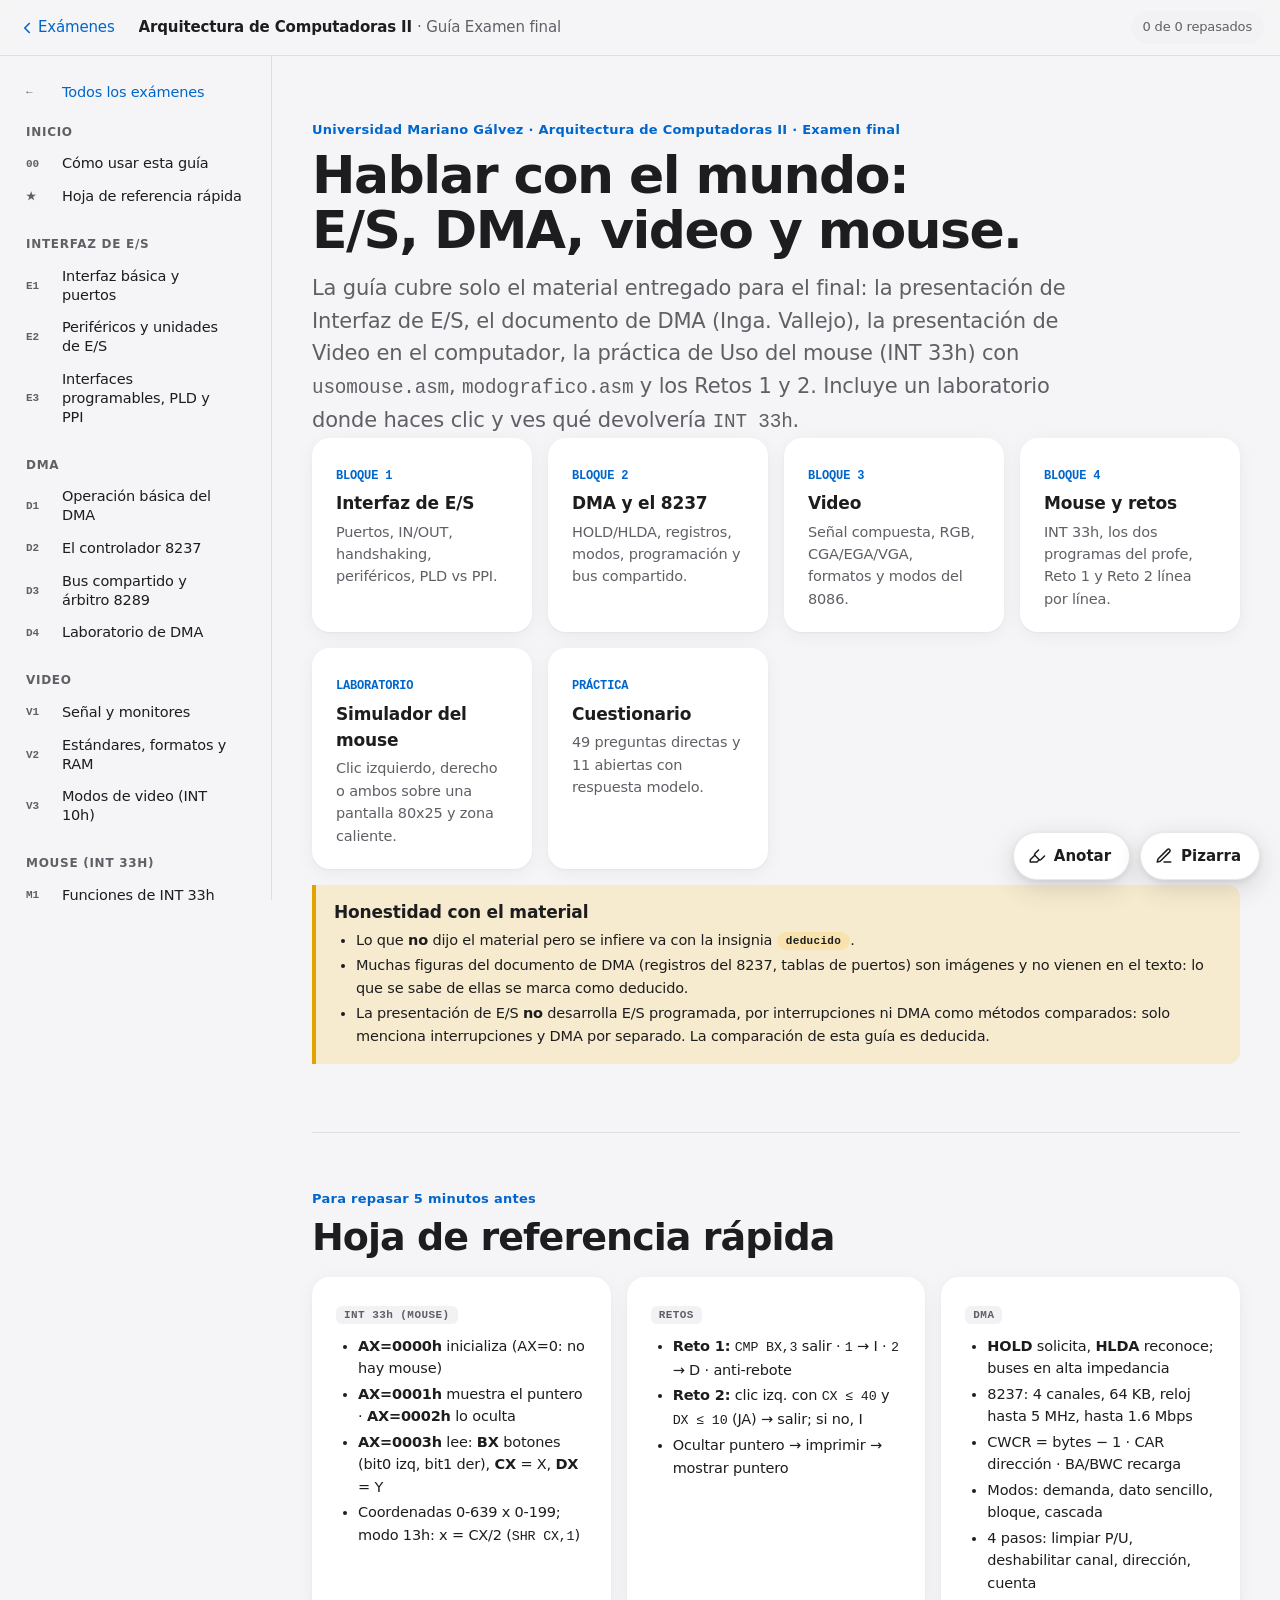
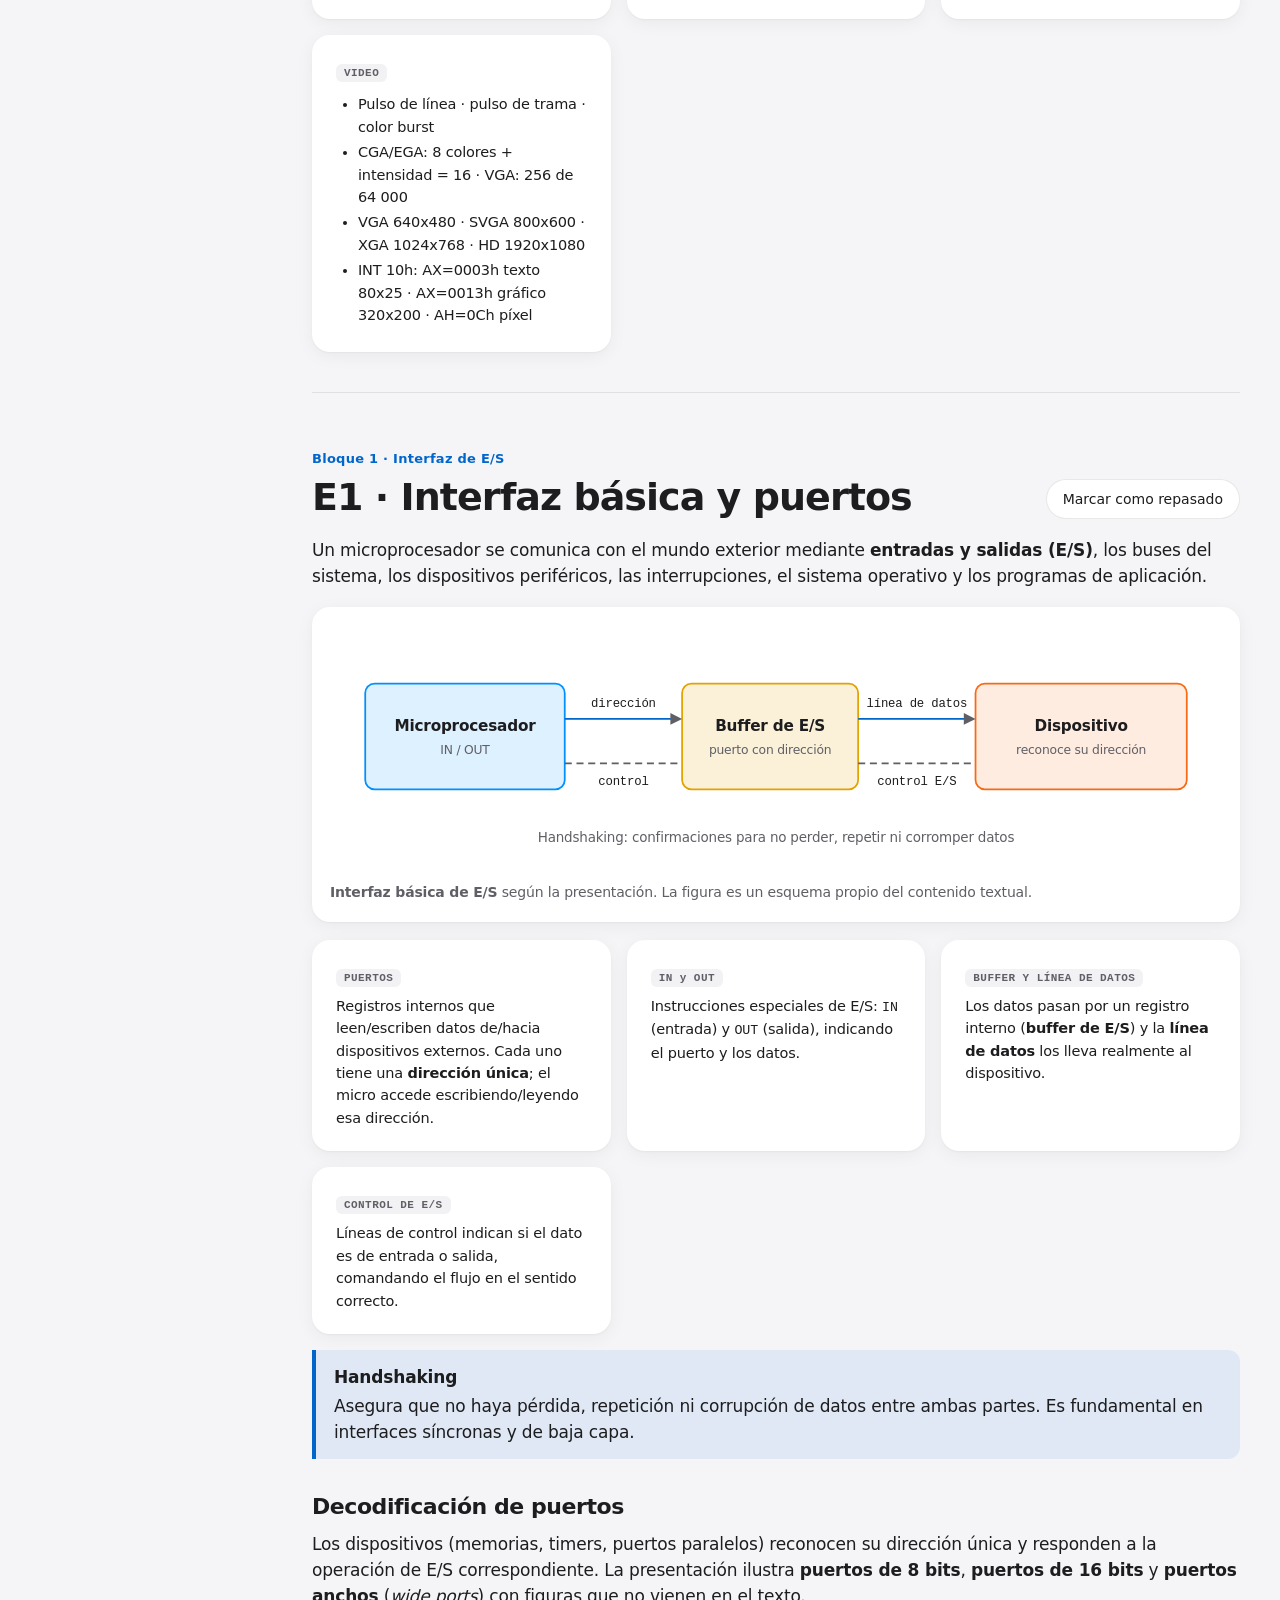
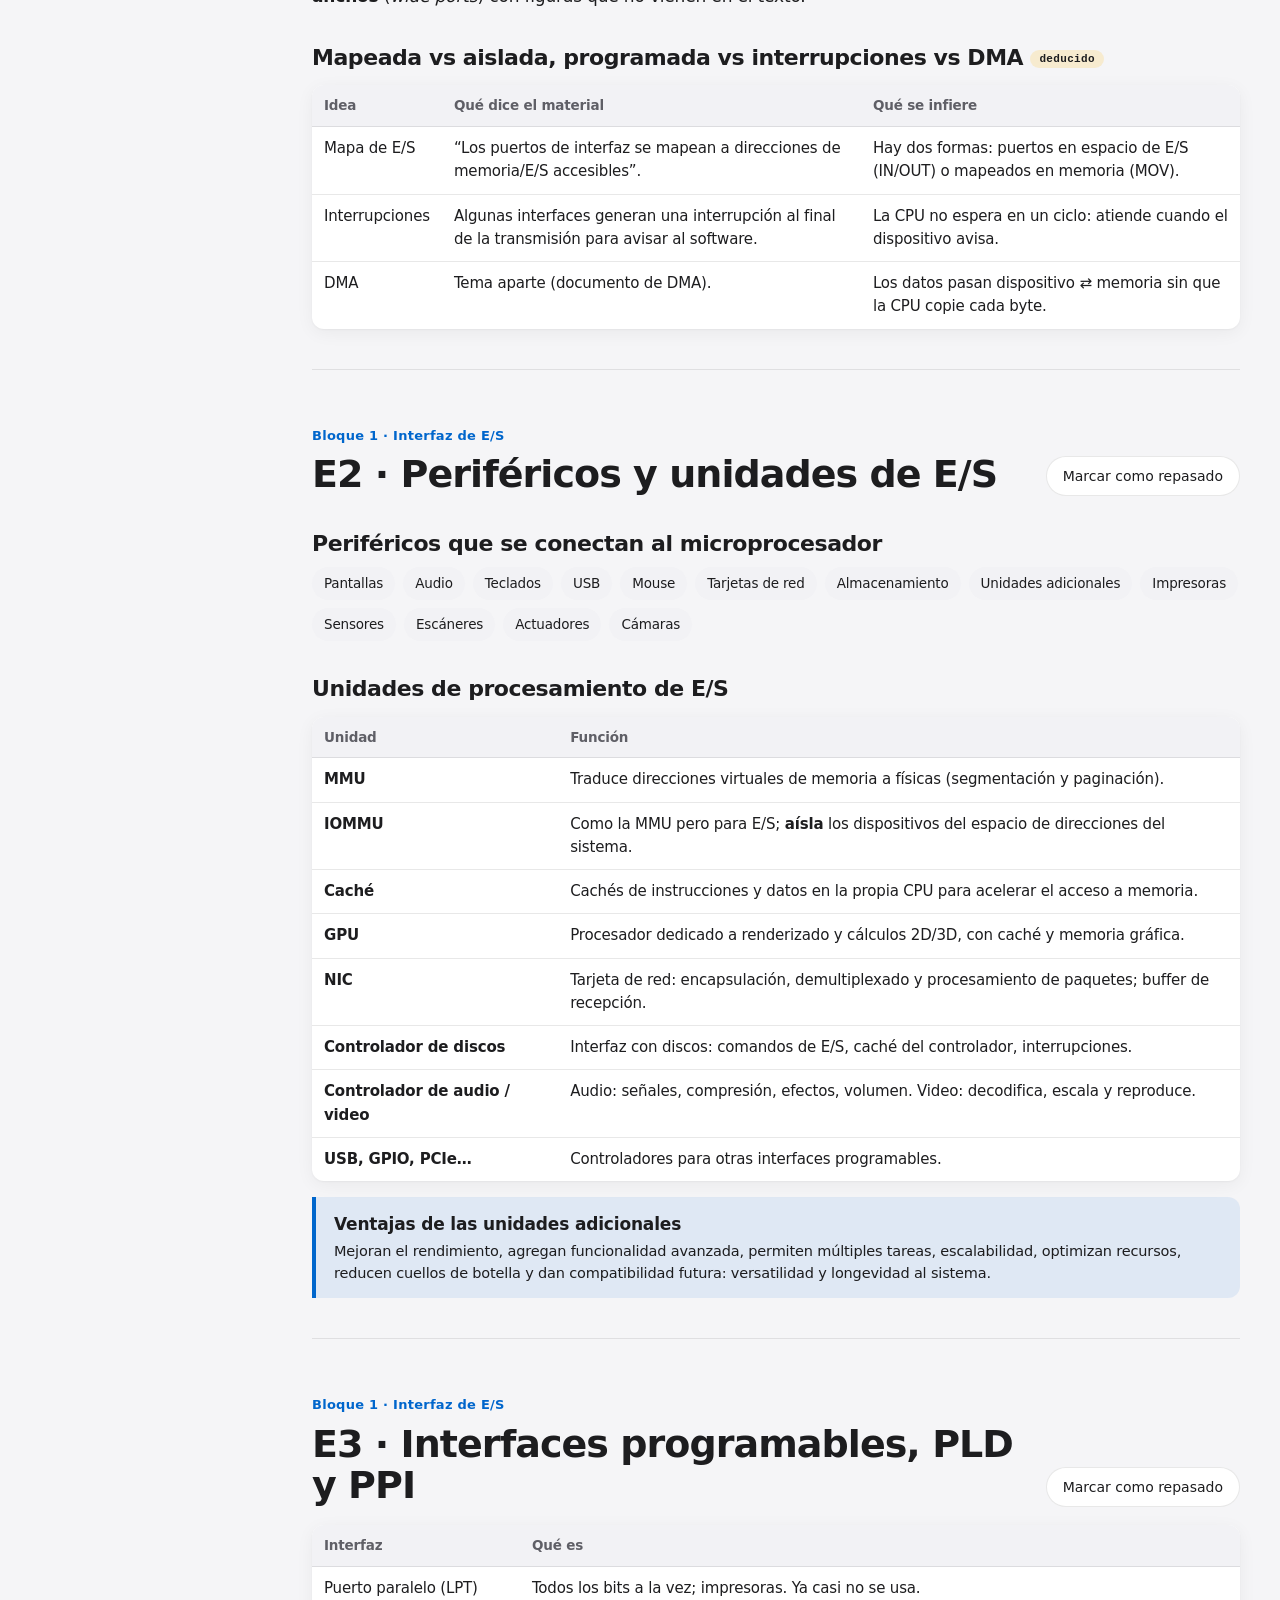
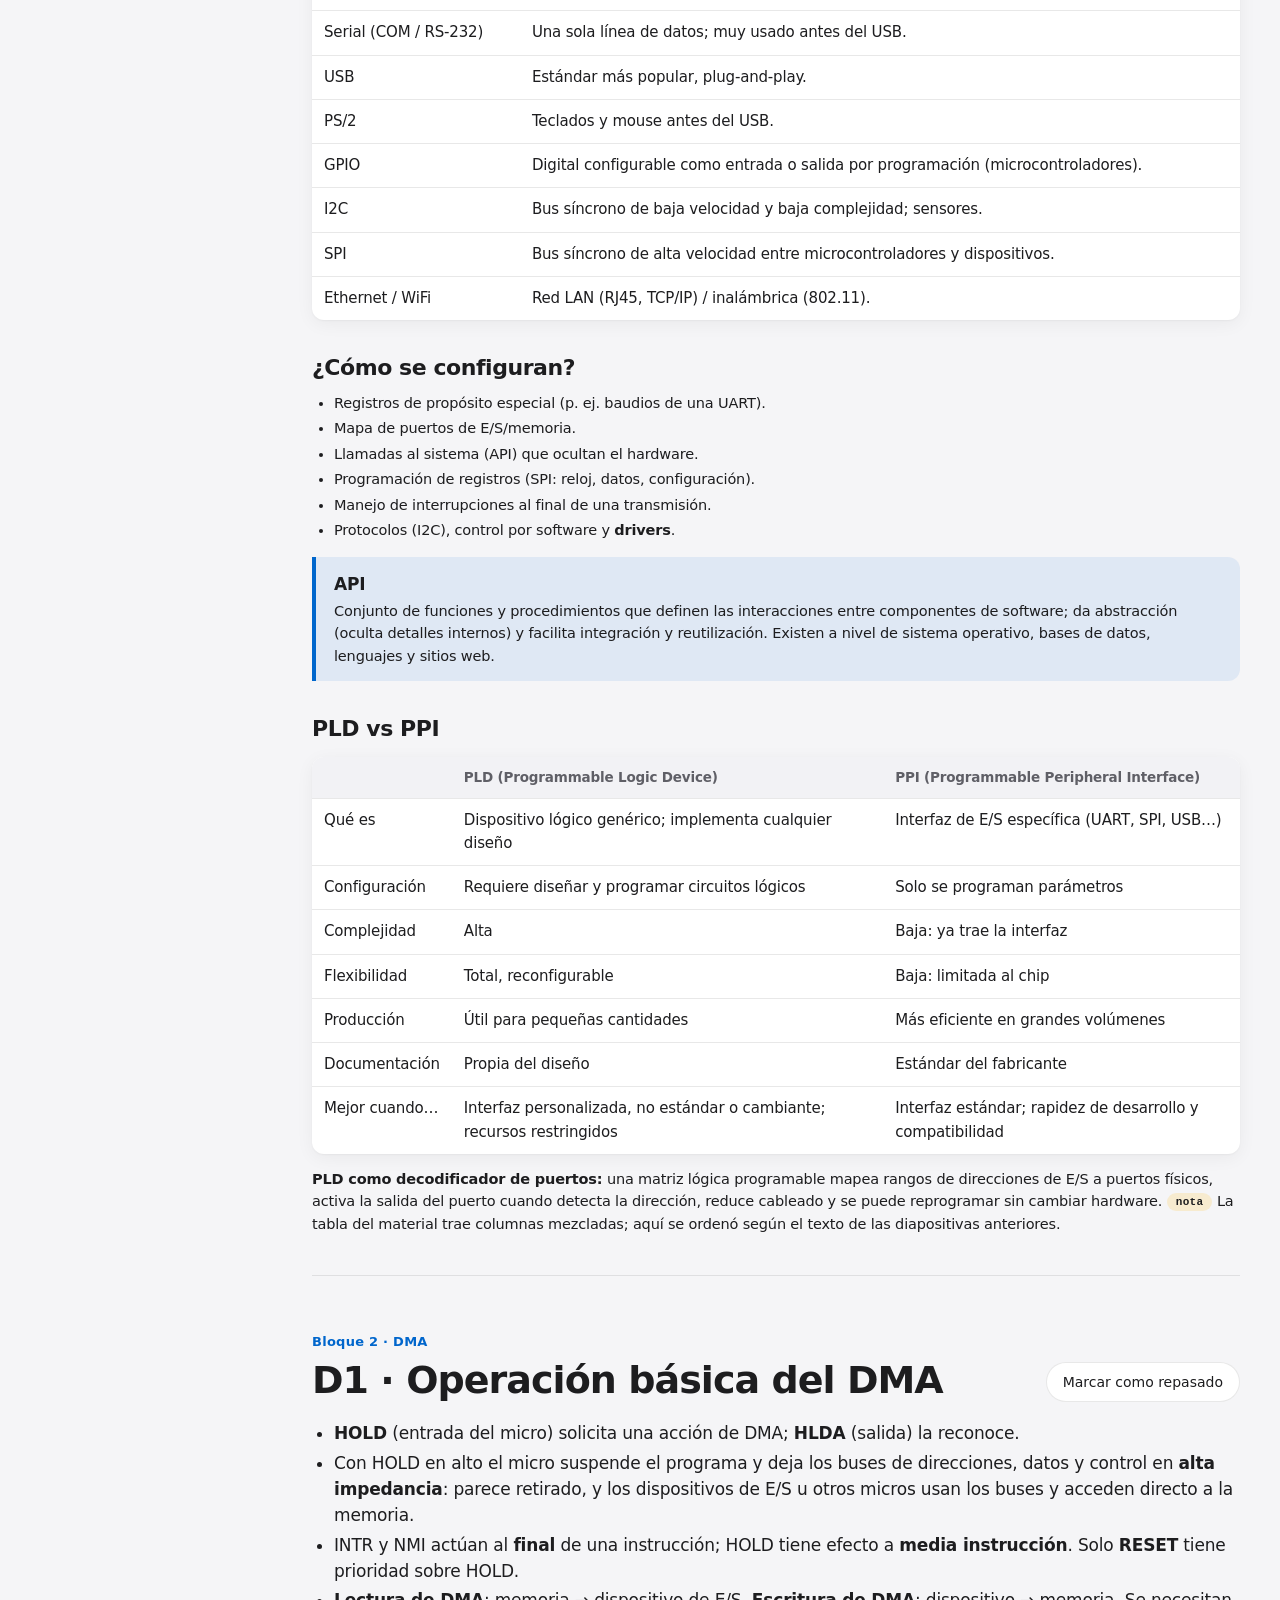
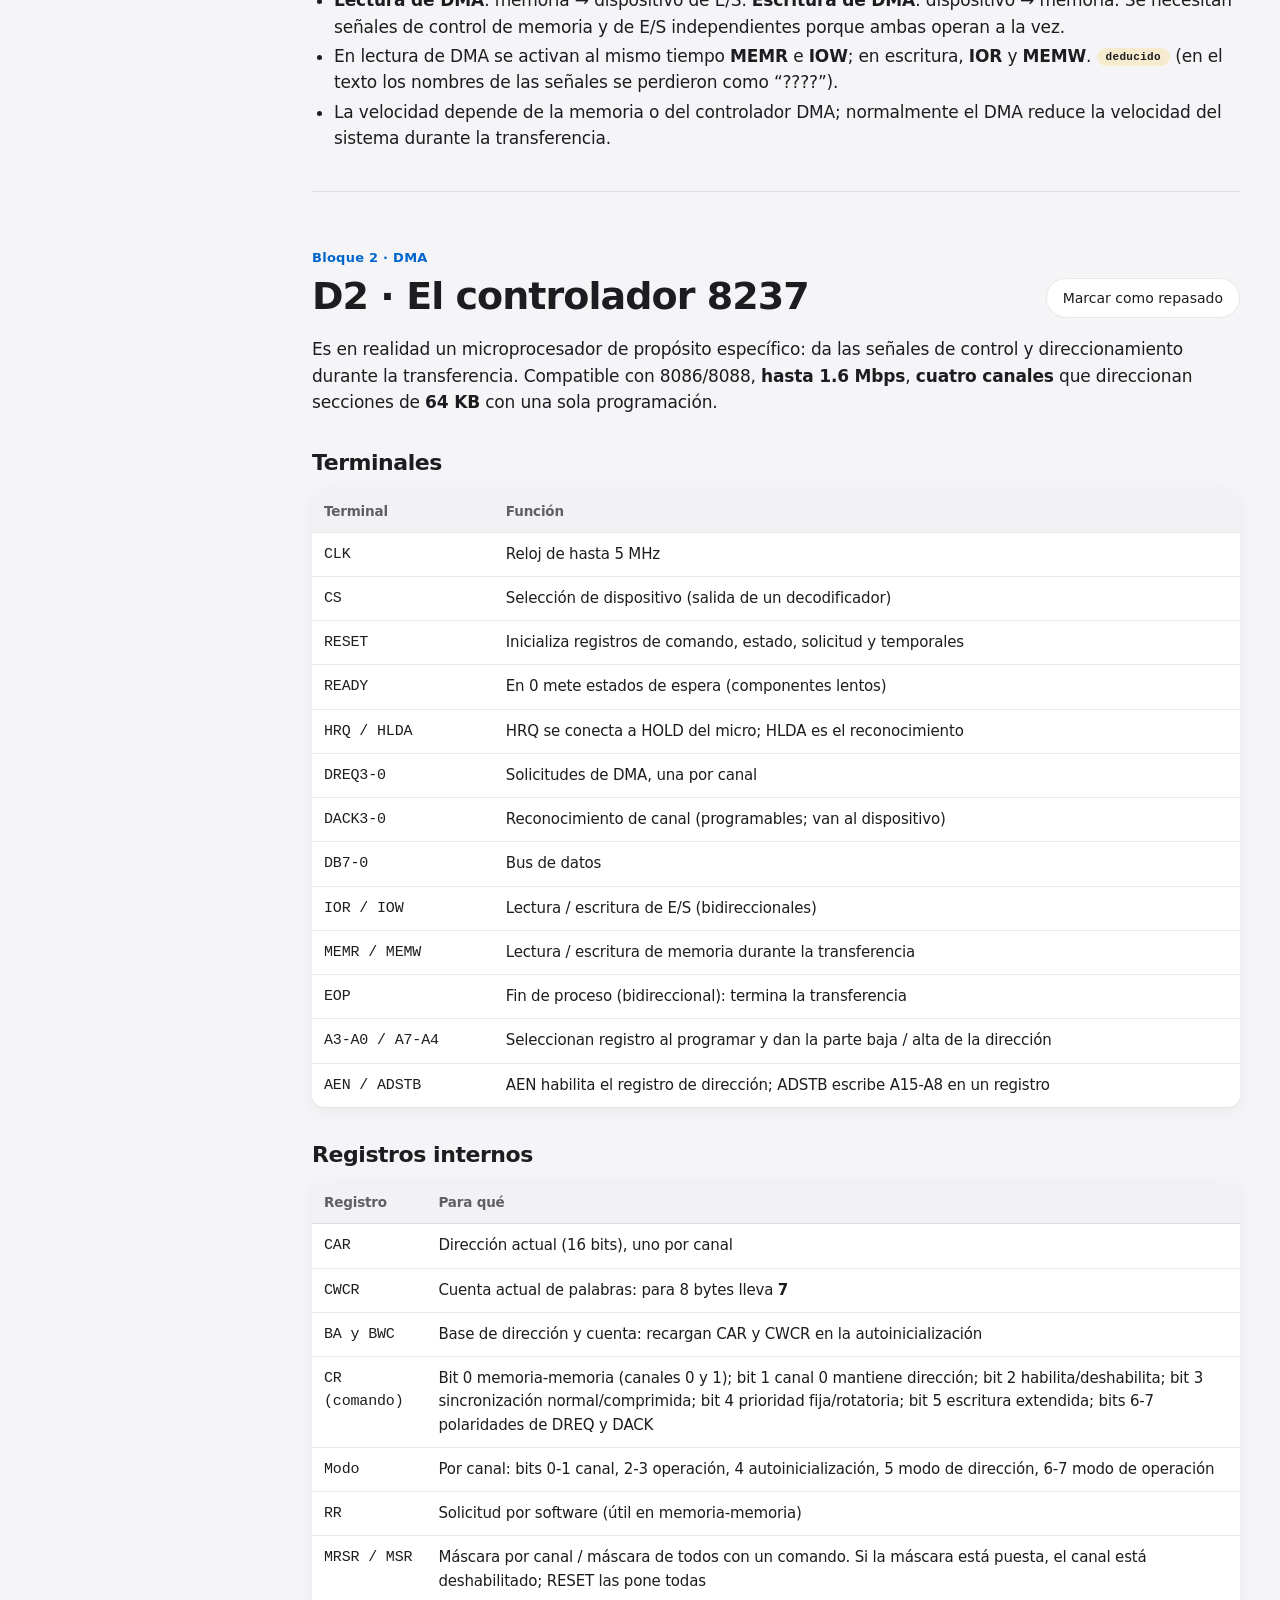
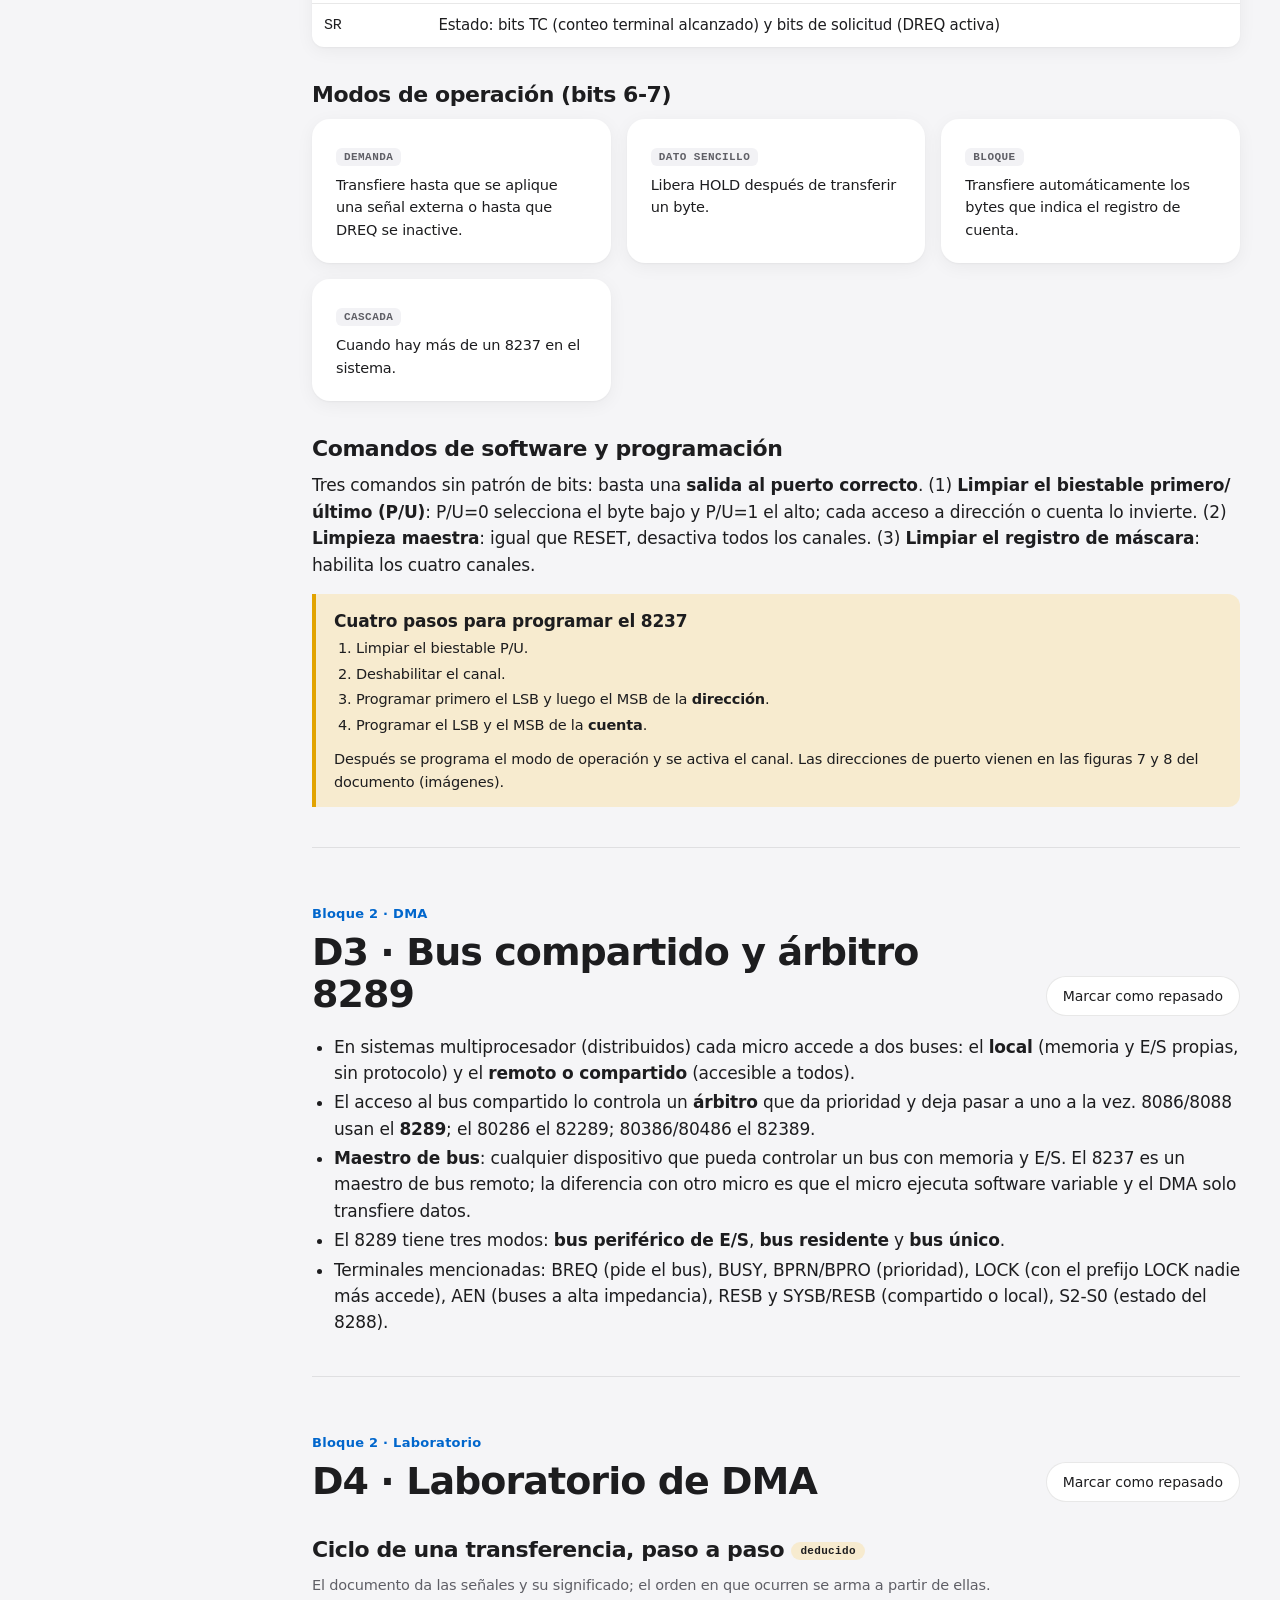
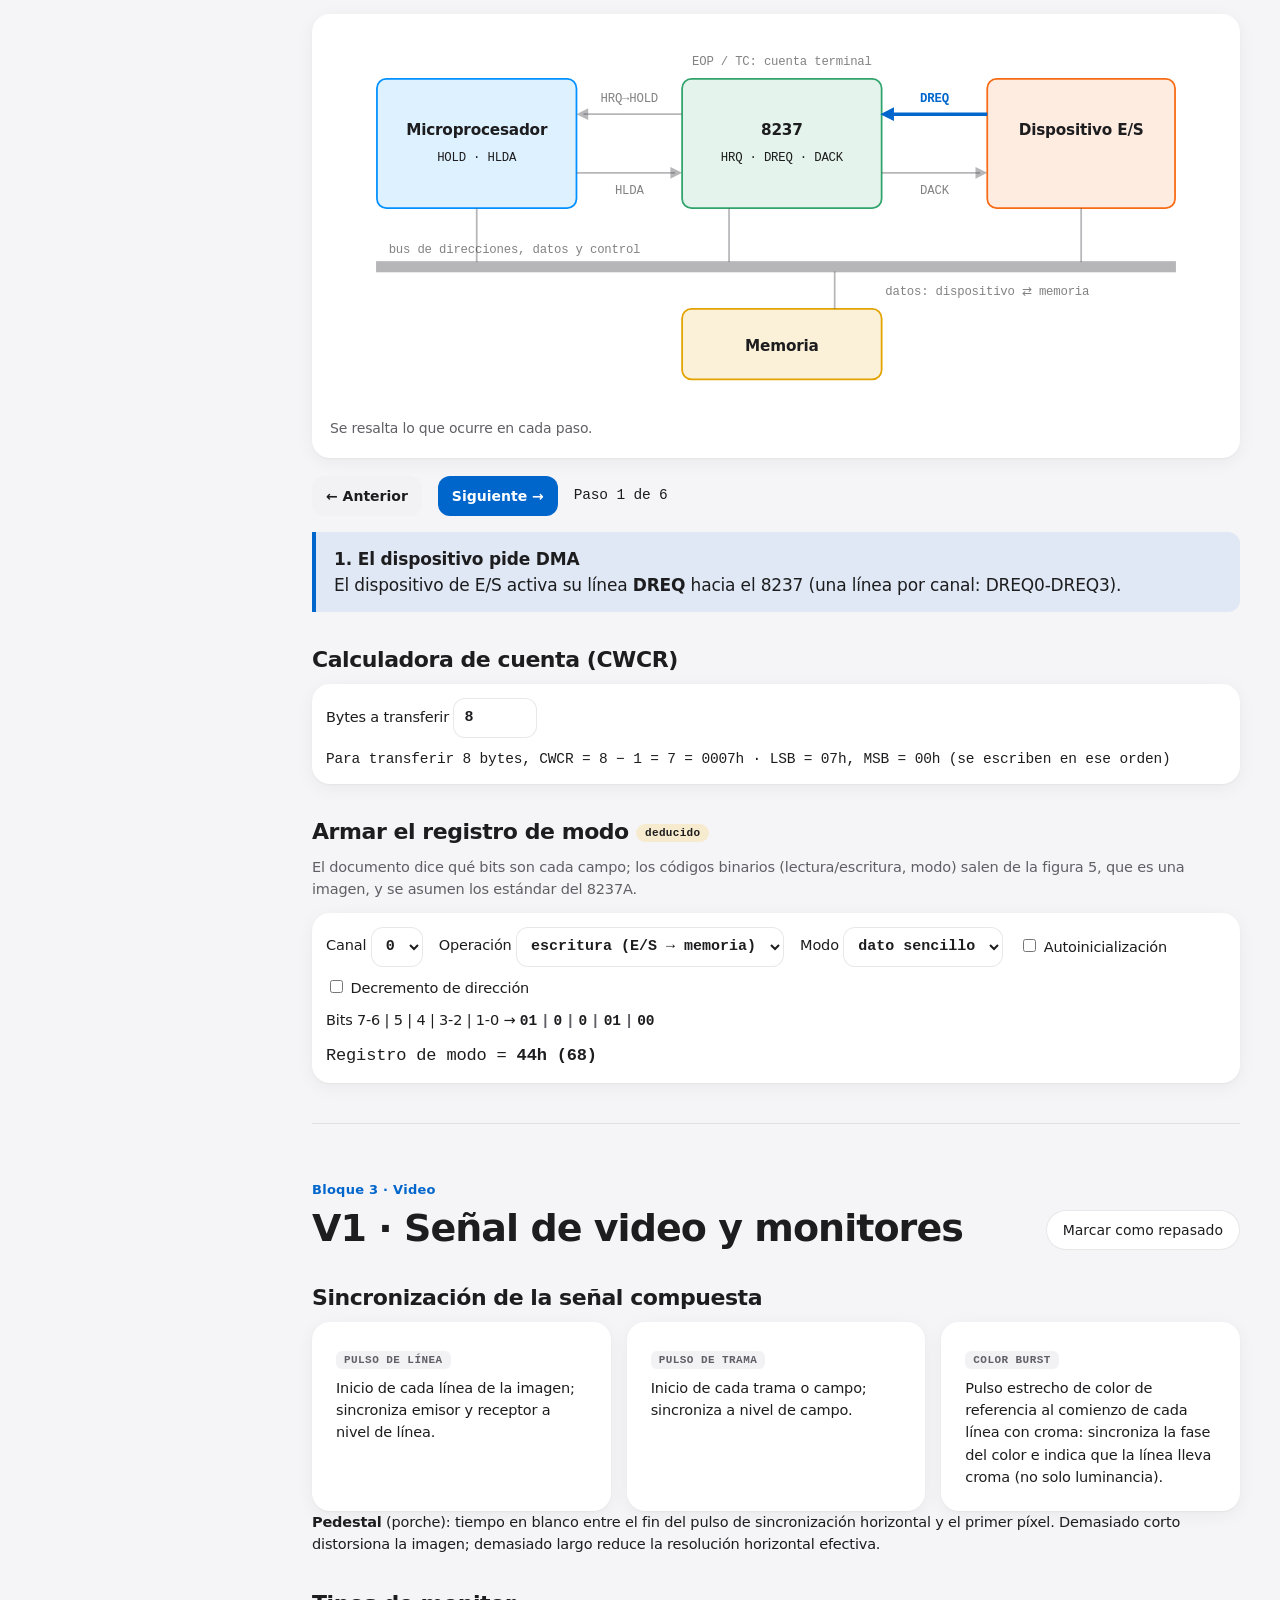
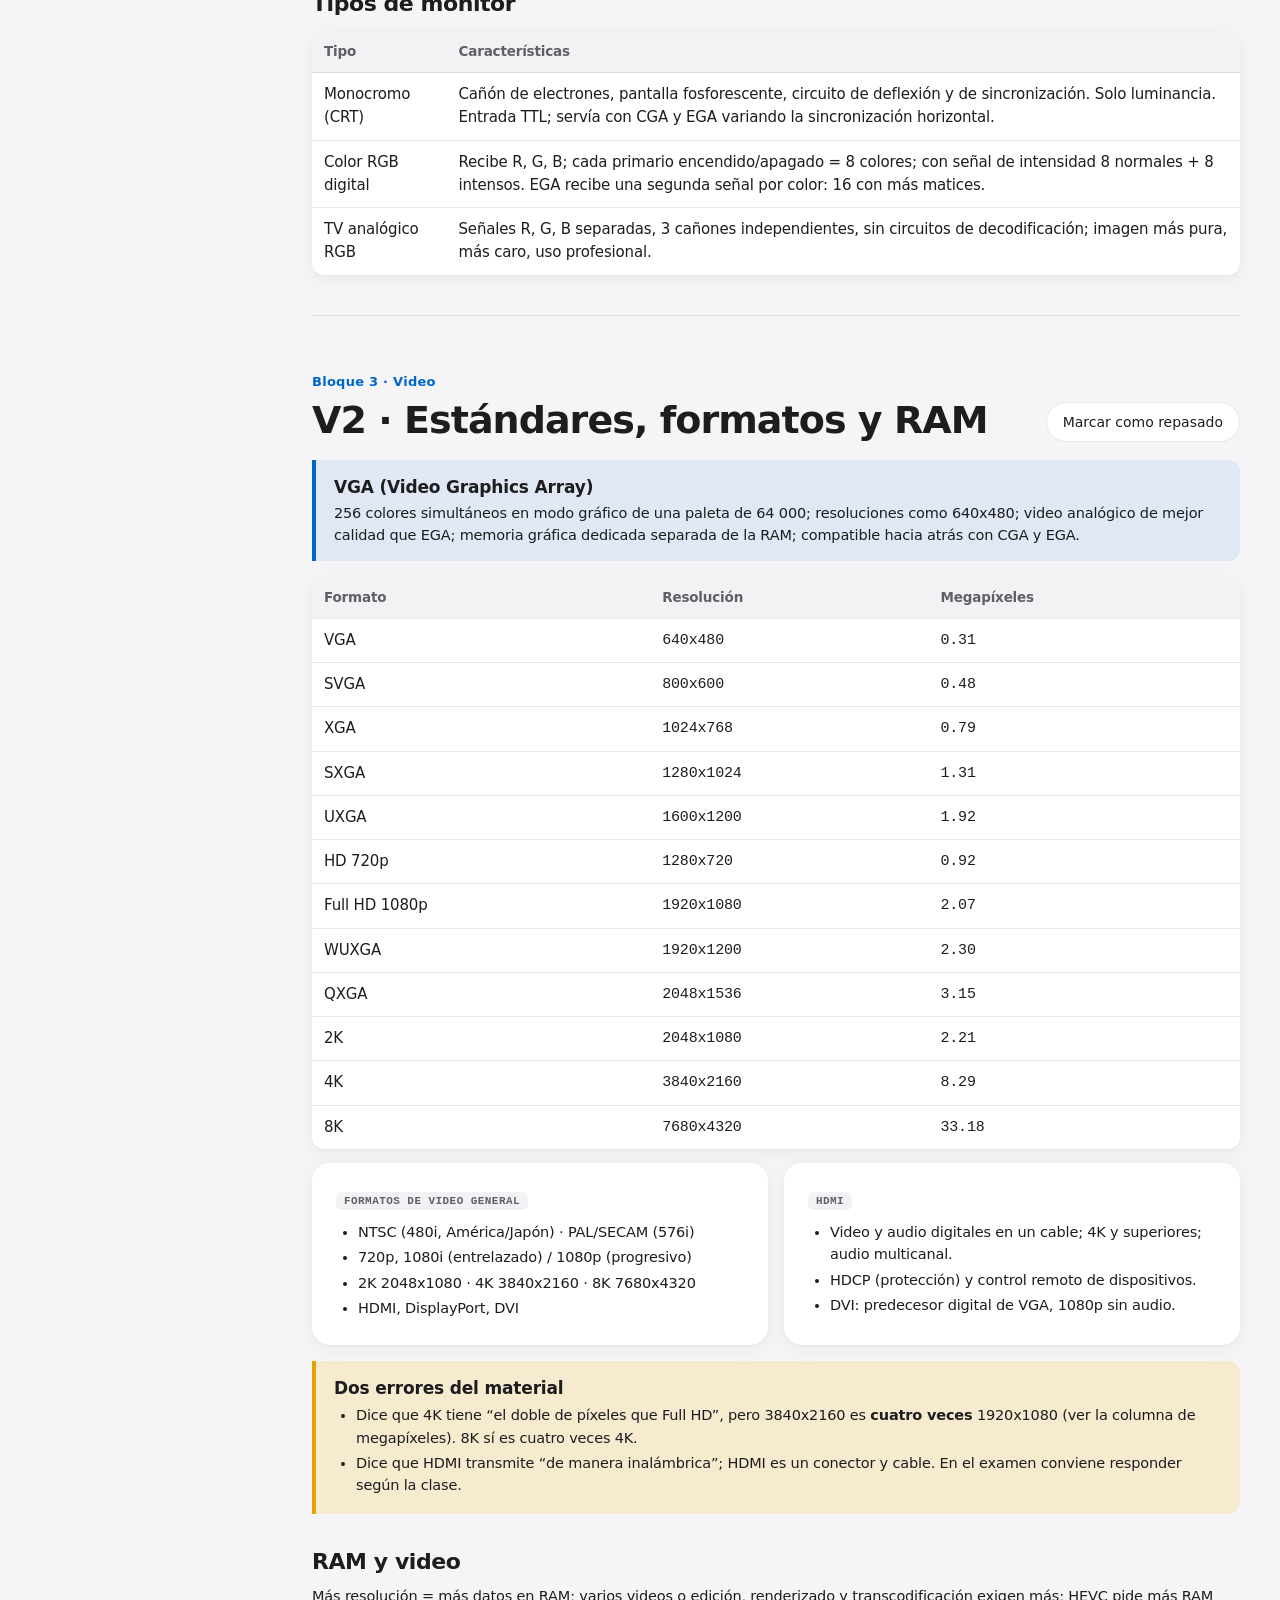
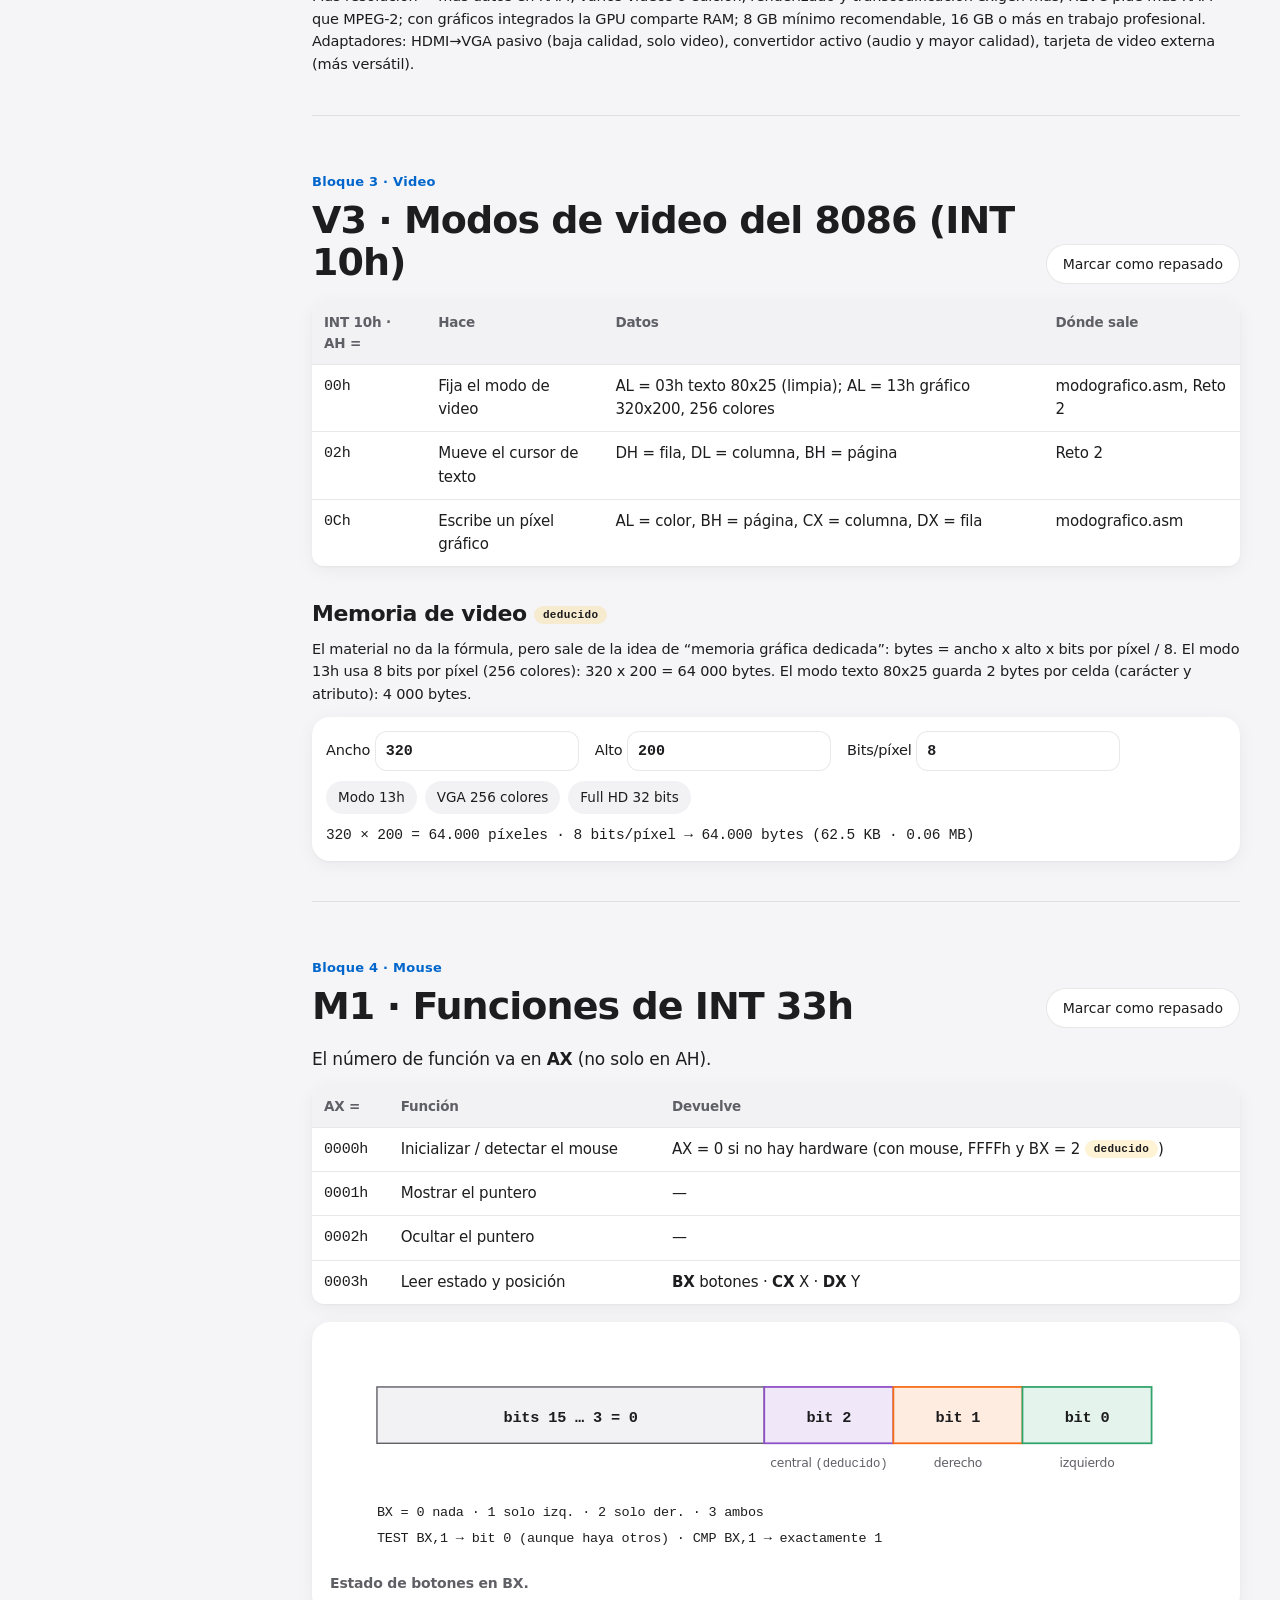
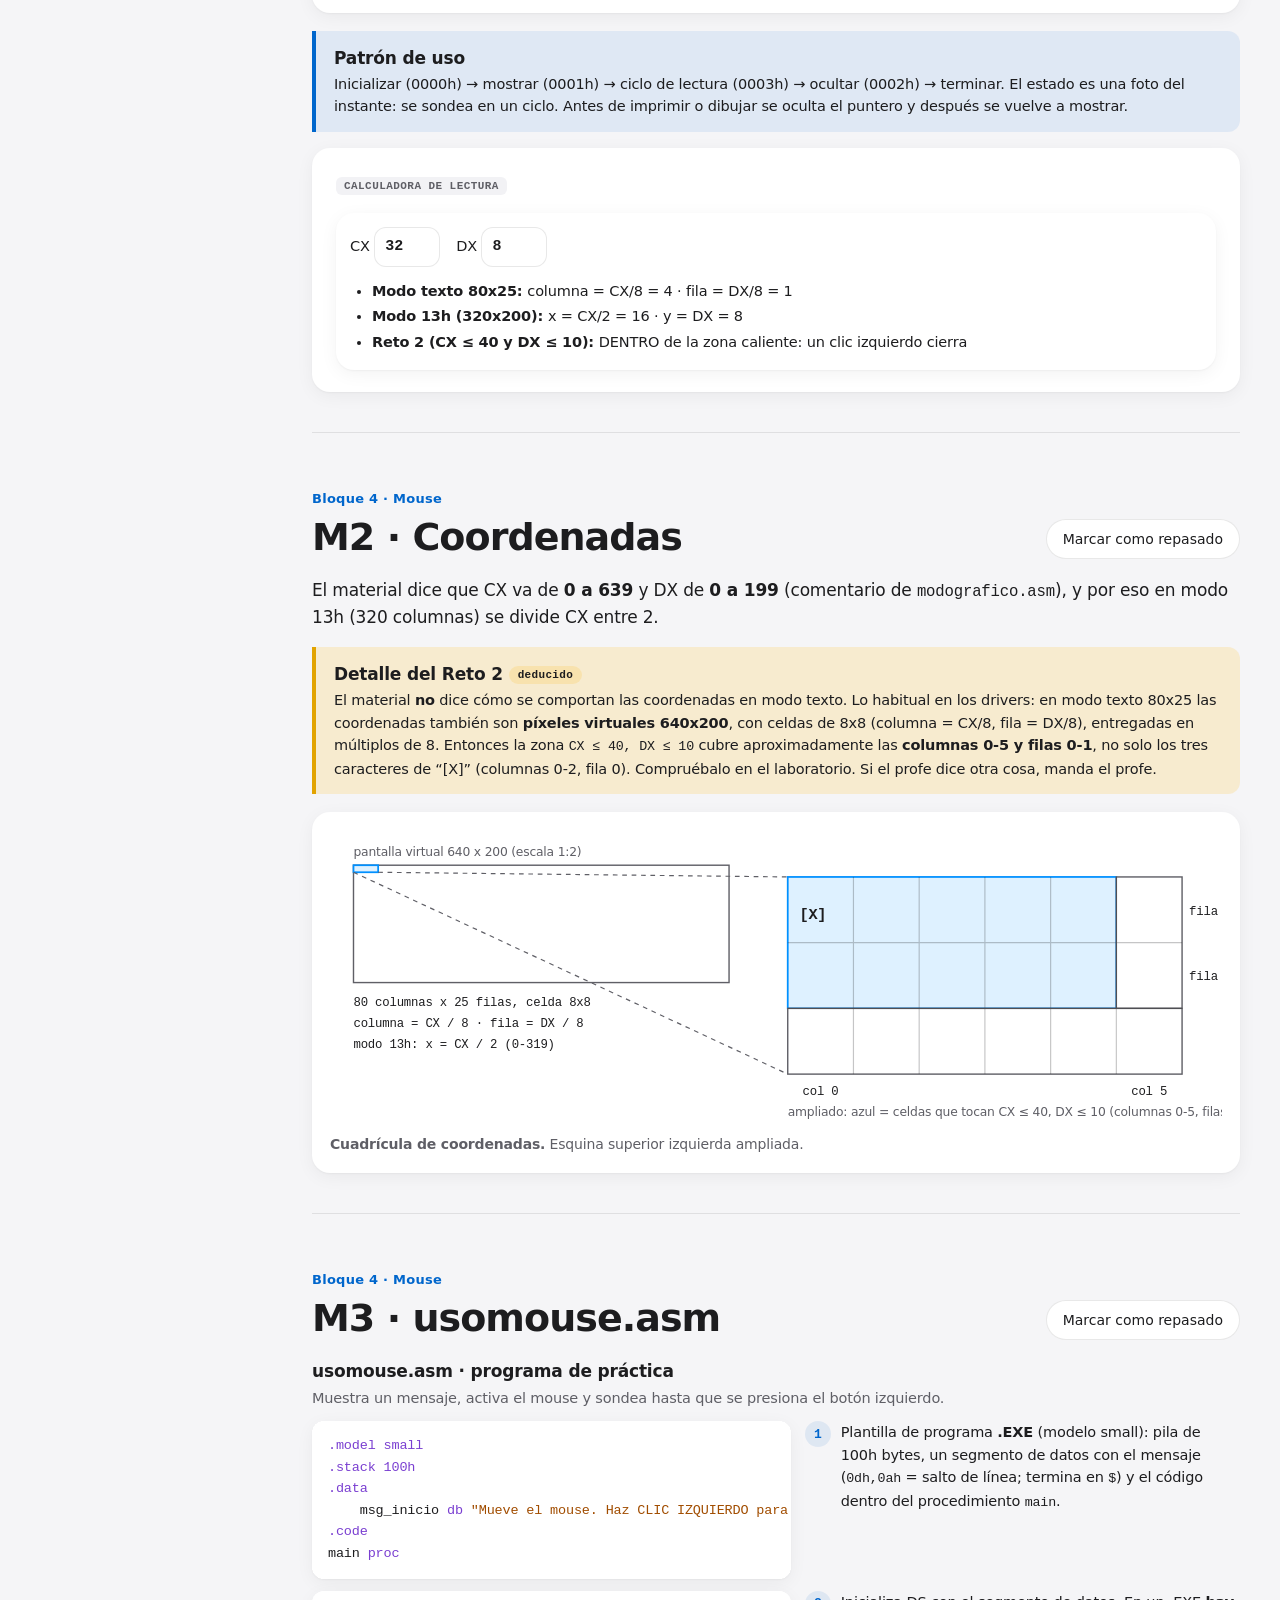
==== arquitectura-2/final/index.html @ bdc0eb6d "Añadiendo labs" ====
<!doctype html>
<html lang="es">
<head>
<meta charset="utf-8">
<meta name="viewport" content="width=device-width, initial-scale=1, viewport-fit=cover">
<title>Arquitectura II · Examen final</title>
<meta name="description" content="Guía del examen final de Arquitectura de Computadoras II: interfaz de E/S, DMA (8237), video en el computador, mouse con INT 33h y los Retos 1 y 2. Con laboratorio interactivo del mouse.">
<meta name="color-scheme" content="light dark">
<link rel="icon" type="image/svg+xml" href="../../img/logo.svg">
<link rel="stylesheet" href="../../css/styles.css">
</head>
<body data-exam="arquitectura-2/final" data-store="arqui2-final-done">
<header class="topbar">
  <button class="menu-btn" id="menuBtn" aria-label="Abrir índice" aria-expanded="false" aria-controls="side">
    <svg width="22" height="22" viewBox="0 0 22 22" aria-hidden="true"><path d="M3 6h16M3 11h16M3 16h16" stroke="currentColor" stroke-width="2" stroke-linecap="round"/></svg>
  </button>
  <a class="back-btn" href="../../index.html" aria-label="Volver a todos los exámenes">
    <svg width="18" height="18" viewBox="0 0 24 24" fill="none" stroke="currentColor" stroke-width="2.2" stroke-linecap="round" stroke-linejoin="round" aria-hidden="true"><path d="m15 18-6-6 6-6"/></svg><span>Exámenes</span>
  </a>
  <div class="brand">Arquitectura de Computadoras II <span>· Guía Examen final</span></div>
  <div class="spacer"></div>
  <div class="progress-pill" id="progress" aria-live="polite">0 de 0 repasados</div>
</header>
<div class="scrim" id="scrim"></div>
<div class="layout">
<nav class="side" id="side" aria-label="Índice">
  <a class="side-back" href="../../index.html"><span class="n">←</span>Todos los exámenes</a>
  <h4>Inicio</h4>
  <a href="#inicio"><span class="n">00</span>Cómo usar esta guía</a>
  <a href="#hoja"><span class="n">★</span>Hoja de referencia rápida</a>
  <h4>Interfaz de E/S</h4>
  <a href="#io-basica" data-sec="e1"><span class="n">E1</span>Interfaz básica y puertos<span class="done"></span></a>
  <a href="#io-unidades" data-sec="e2"><span class="n">E2</span>Periféricos y unidades de E/S<span class="done"></span></a>
  <a href="#io-prog" data-sec="e3"><span class="n">E3</span>Interfaces programables, PLD y PPI<span class="done"></span></a>
  <h4>DMA</h4>
  <a href="#dma-basico" data-sec="d1"><span class="n">D1</span>Operación básica del DMA<span class="done"></span></a>
  <a href="#dma-8237" data-sec="d2"><span class="n">D2</span>El controlador 8237<span class="done"></span></a>
  <a href="#dma-bus" data-sec="d3"><span class="n">D3</span>Bus compartido y árbitro 8289<span class="done"></span></a>
  <a href="#dma-lab" data-sec="d4"><span class="n">D4</span>Laboratorio de DMA<span class="done"></span></a>
  <h4>Video</h4>
  <a href="#video-senal" data-sec="v1"><span class="n">V1</span>Señal y monitores<span class="done"></span></a>
  <a href="#video-formatos" data-sec="v2"><span class="n">V2</span>Estándares, formatos y RAM<span class="done"></span></a>
  <a href="#video-modos" data-sec="v3"><span class="n">V3</span>Modos de video (INT 10h)<span class="done"></span></a>
  <h4>Mouse (INT 33h)</h4>
  <a href="#mouse-int" data-sec="m1"><span class="n">M1</span>Funciones de INT 33h<span class="done"></span></a>
  <a href="#mouse-coord" data-sec="m2"><span class="n">M2</span>Coordenadas<span class="done"></span></a>
  <a href="#usomouse" data-sec="m3"><span class="n">M3</span>usomouse.asm<span class="done"></span></a>
  <a href="#modografico" data-sec="m4"><span class="n">M4</span>modografico.asm<span class="done"></span></a>
  <h4>Retos</h4>
  <a href="#reto1" data-sec="r1"><span class="n">R1</span>Reto 1: botones<span class="done"></span></a>
  <a href="#reto2" data-sec="r2"><span class="n">R2</span>Reto 2: zona caliente<span class="done"></span></a>
  <a href="#laboratorio" data-sec="lb"><span class="n">L</span>Laboratorio del mouse<span class="done"></span></a>
  <h4>Práctica</h4>
  <a href="#errores" data-sec="er"><span class="n">E</span>Errores típicos<span class="done"></span></a>
  <a href="#quiz" data-sec="qz"><span class="n">Q</span>Preguntas directas<span class="done"></span></a>
  <a href="#abiertas" data-sec="ab"><span class="n">A</span>Preguntas abiertas<span class="done"></span></a>
</nav>
<main id="main">

<section id="inicio" class="hero">
  <p class="eyebrow">Universidad Mariano Gálvez · Arquitectura de Computadoras II · Examen final</p>
  <h1>Hablar con el mundo:<br>E/S, DMA, video y mouse.</h1>
  <p class="lede">La guía cubre solo el material entregado para el final: la presentación de Interfaz de E/S, el documento de DMA (Inga. Vallejo), la presentación de Video en el computador, la práctica de Uso del mouse (INT 33h) con <code>usomouse.asm</code>, <code>modografico.asm</code> y los Retos 1 y 2. Incluye un laboratorio donde haces clic y ves qué devolvería <code>INT 33h</code>.</p>
  <div class="grid g3 toc-grid">
    <a class="card" href="#io-basica"><span class="n">BLOQUE 1</span><h4>Interfaz de E/S</h4><p>Puertos, IN/OUT, handshaking, periféricos, PLD vs PPI.</p></a>
    <a class="card" href="#dma-basico"><span class="n">BLOQUE 2</span><h4>DMA y el 8237</h4><p>HOLD/HLDA, registros, modos, programación y bus compartido.</p></a>
    <a class="card" href="#video-senal"><span class="n">BLOQUE 3</span><h4>Video</h4><p>Señal compuesta, RGB, CGA/EGA/VGA, formatos y modos del 8086.</p></a>
    <a class="card" href="#mouse-int"><span class="n">BLOQUE 4</span><h4>Mouse y retos</h4><p>INT 33h, los dos programas del profe, Reto 1 y Reto 2 línea por línea.</p></a>
    <a class="card" href="#laboratorio"><span class="n">LABORATORIO</span><h4>Simulador del mouse</h4><p>Clic izquierdo, derecho o ambos sobre una pantalla 80x25 y zona caliente.</p></a>
    <a class="card" href="#quiz"><span class="n">PRÁCTICA</span><h4>Cuestionario</h4><p>49 preguntas directas y 11 abiertas con respuesta modelo.</p></a>
  </div>
  <div class="key warn"><b>Honestidad con el material</b>
    <ul class="small">
      <li>Lo que <b>no</b> dijo el material pero se infiere va con la insignia <span class="badge ded">deducido</span>.</li>
      <li>Muchas figuras del documento de DMA (registros del 8237, tablas de puertos) son imágenes y no vienen en el texto: lo que se sabe de ellas se marca como deducido.</li>
      <li>La presentación de E/S <b>no</b> desarrolla E/S programada, por interrupciones ni DMA como métodos comparados: solo menciona interrupciones y DMA por separado. La comparación de esta guía es deducida.</li>
    </ul>
  </div>
</section>

<section id="hoja" class="topic">
  <div class="sec-head"><div class="meta"><p class="eyebrow">Para repasar 5 minutos antes</p><h2>Hoja de referencia rápida</h2></div></div>
  <div class="grid g2">
    <div class="card tile"><span class="tag">INT 33h (MOUSE)</span>
      <ul class="small">
        <li><b>AX=0000h</b> inicializa (AX=0: no hay mouse)</li>
        <li><b>AX=0001h</b> muestra el puntero · <b>AX=0002h</b> lo oculta</li>
        <li><b>AX=0003h</b> lee: <b>BX</b> botones (bit0 izq, bit1 der), <b>CX</b> = X, <b>DX</b> = Y</li>
        <li>Coordenadas 0-639 x 0-199; modo 13h: x = CX/2 (<code>SHR CX,1</code>)</li>
      </ul></div>
    <div class="card tile"><span class="tag">RETOS</span>
      <ul class="small">
        <li><b>Reto 1:</b> <code>CMP BX,3</code> salir · <code>1</code> → I · <code>2</code> → D · anti-rebote</li>
        <li><b>Reto 2:</b> clic izq. con <code>CX ≤ 40</code> y <code>DX ≤ 10</code> (JA) → salir; si no, I</li>
        <li>Ocultar puntero → imprimir → mostrar puntero</li>
      </ul></div>
    <div class="card tile"><span class="tag">DMA</span>
      <ul class="small">
        <li><b>HOLD</b> solicita, <b>HLDA</b> reconoce; buses en alta impedancia</li>
        <li>8237: 4 canales, 64 KB, reloj hasta 5 MHz, hasta 1.6 Mbps</li>
        <li>CWCR = bytes − 1 · CAR dirección · BA/BWC recarga</li>
        <li>Modos: demanda, dato sencillo, bloque, cascada</li>
        <li>4 pasos: limpiar P/U, deshabilitar canal, dirección, cuenta</li>
      </ul></div>
    <div class="card tile"><span class="tag">VIDEO</span>
      <ul class="small">
        <li>Pulso de línea · pulso de trama · color burst</li>
        <li>CGA/EGA: 8 colores + intensidad = 16 · VGA: 256 de 64 000</li>
        <li>VGA 640x480 · SVGA 800x600 · XGA 1024x768 · HD 1920x1080</li>
        <li>INT 10h: AX=0003h texto 80x25 · AX=0013h gráfico 320x200 · AH=0Ch píxel</li>
      </ul></div>
  </div>
</section>

<!-- ======================= E1 ======================= -->
<section id="io-basica" class="topic" data-sec="e1">
  <div class="sec-head"><div class="meta"><p class="eyebrow">Bloque 1 · Interfaz de E/S</p><h2>E1 · Interfaz básica y puertos</h2></div><button class="mark-btn" data-mark="e1" aria-pressed="false">Marcar como repasado</button></div>
  <p>Un microprocesador se comunica con el mundo exterior mediante <b>entradas y salidas (E/S)</b>, los buses del sistema, los dispositivos periféricos, las interrupciones, el sistema operativo y los programas de aplicación.</p>
  <figure>
    <svg class="dg wide" viewBox="0 0 760 210" role="img" aria-label="Interfaz básica de E/S: microprocesador, buffer de E/S, línea de datos y dispositivo, con direcciones y control">
      <rect class="nd-m" x="30" y="50" width="170" height="90" rx="8"/><text class="c b" x="115" y="90">Microprocesador</text><text class="c xs mut" x="115" y="110">IN / OUT</text>
      <rect class="nd-r" x="300" y="50" width="150" height="90" rx="8"/><text class="c b" x="375" y="90">Buffer de E/S</text><text class="c xs mut" x="375" y="110">puerto con dirección</text>
      <rect class="nd-v" x="550" y="50" width="180" height="90" rx="8"/><text class="c b" x="640" y="90">Dispositivo</text><text class="c xs mut" x="640" y="110">reconoce su dirección</text>
      <line class="ar acc" x1="200" y1="80" x2="296" y2="80"/><polygon class="ah" points="300,80 290,75 290,85"/>
      <line class="ar acc" x1="450" y1="80" x2="546" y2="80"/><polygon class="ah" points="550,80 540,75 540,85"/>
      <text class="c xs mono" x="250" y="70">dirección</text><text class="c xs mono" x="500" y="70">línea de datos</text>
      <line class="ar d" x1="200" y1="118" x2="296" y2="118"/><text class="c xs mono" x="250" y="136">control</text>
      <line class="ar d" x1="450" y1="118" x2="546" y2="118"/><text class="c xs mono" x="500" y="136">control E/S</text>
      <text class="c sm mut" x="380" y="185">Handshaking: confirmaciones para no perder, repetir ni corromper datos</text>
    </svg>
    <figcaption><b>Interfaz básica de E/S</b> según la presentación. La figura es un esquema propio del contenido textual.</figcaption>
  </figure>
  <div class="grid g2">
    <div class="card tile"><span class="tag">PUERTOS</span><p class="small">Registros internos que leen/escriben datos de/hacia dispositivos externos. Cada uno tiene una <b>dirección única</b>; el micro accede escribiendo/leyendo esa dirección.</p></div>
    <div class="card tile"><span class="tag">IN y OUT</span><p class="small">Instrucciones especiales de E/S: <code>IN</code> (entrada) y <code>OUT</code> (salida), indicando el puerto y los datos.</p></div>
    <div class="card tile"><span class="tag">BUFFER Y LÍNEA DE DATOS</span><p class="small">Los datos pasan por un registro interno (<b>buffer de E/S</b>) y la <b>línea de datos</b> los lleva realmente al dispositivo.</p></div>
    <div class="card tile"><span class="tag">CONTROL DE E/S</span><p class="small">Líneas de control indican si el dato es de entrada o salida, comandando el flujo en el sentido correcto.</p></div>
  </div>
  <div class="key"><b>Handshaking</b><p>Asegura que no haya pérdida, repetición ni corrupción de datos entre ambas partes. Es fundamental en interfaces síncronas y de baja capa.</p></div>
  <h3>Decodificación de puertos</h3>
  <p>Los dispositivos (memorias, timers, puertos paralelos) reconocen su dirección única y responden a la operación de E/S correspondiente. La presentación ilustra <b>puertos de 8 bits</b>, <b>puertos de 16 bits</b> y <b>puertos anchos</b> (<i>wide ports</i>) con figuras que no vienen en el texto.</p>
  <h3>Mapeada vs aislada, programada vs interrupciones vs DMA <span class="badge ded">deducido</span></h3>
  <div class="tbl-wrap"><table>
    <thead><tr><th>Idea</th><th>Qué dice el material</th><th>Qué se infiere</th></tr></thead>
    <tbody>
      <tr><td>Mapa de E/S</td><td>“Los puertos de interfaz se mapean a direcciones de memoria/E/S accesibles”.</td><td>Hay dos formas: puertos en espacio de E/S (IN/OUT) o mapeados en memoria (MOV).</td></tr>
      <tr><td>Interrupciones</td><td>Algunas interfaces generan una interrupción al final de la transmisión para avisar al software.</td><td>La CPU no espera en un ciclo: atiende cuando el dispositivo avisa.</td></tr>
      <tr><td>DMA</td><td>Tema aparte (documento de DMA).</td><td>Los datos pasan dispositivo ⇄ memoria sin que la CPU copie cada byte.</td></tr>
    </tbody></table></div>
</section>

<!-- ======================= E2 ======================= -->
<section id="io-unidades" class="topic" data-sec="e2">
  <div class="sec-head"><div class="meta"><p class="eyebrow">Bloque 1 · Interfaz de E/S</p><h2>E2 · Periféricos y unidades de E/S</h2></div><button class="mark-btn" data-mark="e2" aria-pressed="false">Marcar como repasado</button></div>
  <h3>Periféricos que se conectan al microprocesador</h3>
  <div class="chips"><span class="chip">Pantallas</span><span class="chip">Audio</span><span class="chip">Teclados</span><span class="chip">USB</span><span class="chip">Mouse</span><span class="chip">Tarjetas de red</span><span class="chip">Almacenamiento</span><span class="chip">Unidades adicionales</span><span class="chip">Impresoras</span><span class="chip">Sensores</span><span class="chip">Escáneres</span><span class="chip">Actuadores</span><span class="chip">Cámaras</span></div>
  <h3>Unidades de procesamiento de E/S</h3>
  <div class="tbl-wrap"><table>
    <thead><tr><th>Unidad</th><th>Función</th></tr></thead>
    <tbody>
      <tr><td><b>MMU</b></td><td>Traduce direcciones virtuales de memoria a físicas (segmentación y paginación).</td></tr>
      <tr><td><b>IOMMU</b></td><td>Como la MMU pero para E/S; <b>aísla</b> los dispositivos del espacio de direcciones del sistema.</td></tr>
      <tr><td><b>Caché</b></td><td>Cachés de instrucciones y datos en la propia CPU para acelerar el acceso a memoria.</td></tr>
      <tr><td><b>GPU</b></td><td>Procesador dedicado a renderizado y cálculos 2D/3D, con caché y memoria gráfica.</td></tr>
      <tr><td><b>NIC</b></td><td>Tarjeta de red: encapsulación, demultiplexado y procesamiento de paquetes; buffer de recepción.</td></tr>
      <tr><td><b>Controlador de discos</b></td><td>Interfaz con discos: comandos de E/S, caché del controlador, interrupciones.</td></tr>
      <tr><td><b>Controlador de audio / video</b></td><td>Audio: señales, compresión, efectos, volumen. Video: decodifica, escala y reproduce.</td></tr>
      <tr><td><b>USB, GPIO, PCIe…</b></td><td>Controladores para otras interfaces programables.</td></tr>
    </tbody></table></div>
  <div class="key"><b>Ventajas de las unidades adicionales</b><p class="small">Mejoran el rendimiento, agregan funcionalidad avanzada, permiten múltiples tareas, escalabilidad, optimizan recursos, reducen cuellos de botella y dan compatibilidad futura: versatilidad y longevidad al sistema.</p></div>
</section>

<!-- ======================= E3 ======================= -->
<section id="io-prog" class="topic" data-sec="e3">
  <div class="sec-head"><div class="meta"><p class="eyebrow">Bloque 1 · Interfaz de E/S</p><h2>E3 · Interfaces programables, PLD y PPI</h2></div><button class="mark-btn" data-mark="e3" aria-pressed="false">Marcar como repasado</button></div>
  <div class="tbl-wrap"><table>
    <thead><tr><th>Interfaz</th><th>Qué es</th></tr></thead>
    <tbody>
      <tr><td>Puerto paralelo (LPT)</td><td>Todos los bits a la vez; impresoras. Ya casi no se usa.</td></tr>
      <tr><td>Serial (COM / RS-232)</td><td>Una sola línea de datos; muy usado antes del USB.</td></tr>
      <tr><td>USB</td><td>Estándar más popular, plug-and-play.</td></tr>
      <tr><td>PS/2</td><td>Teclados y mouse antes del USB.</td></tr>
      <tr><td>GPIO</td><td>Digital configurable como entrada o salida por programación (microcontroladores).</td></tr>
      <tr><td>I2C</td><td>Bus síncrono de baja velocidad y baja complejidad; sensores.</td></tr>
      <tr><td>SPI</td><td>Bus síncrono de alta velocidad entre microcontroladores y dispositivos.</td></tr>
      <tr><td>Ethernet / WiFi</td><td>Red LAN (RJ45, TCP/IP) / inalámbrica (802.11).</td></tr>
    </tbody></table></div>
  <h3>¿Cómo se configuran?</h3>
  <ul class="small"><li>Registros de propósito especial (p. ej. baudios de una UART).</li><li>Mapa de puertos de E/S/memoria.</li><li>Llamadas al sistema (API) que ocultan el hardware.</li><li>Programación de registros (SPI: reloj, datos, configuración).</li><li>Manejo de interrupciones al final de una transmisión.</li><li>Protocolos (I2C), control por software y <b>drivers</b>.</li></ul>
  <div class="key"><b>API</b><p class="small">Conjunto de funciones y procedimientos que definen las interacciones entre componentes de software; da abstracción (oculta detalles internos) y facilita integración y reutilización. Existen a nivel de sistema operativo, bases de datos, lenguajes y sitios web.</p></div>
  <h3>PLD vs PPI</h3>
  <div class="tbl-wrap"><table>
    <thead><tr><th></th><th>PLD (Programmable Logic Device)</th><th>PPI (Programmable Peripheral Interface)</th></tr></thead>
    <tbody>
      <tr><td>Qué es</td><td>Dispositivo lógico genérico; implementa cualquier diseño</td><td>Interfaz de E/S específica (UART, SPI, USB…)</td></tr>
      <tr><td>Configuración</td><td>Requiere diseñar y programar circuitos lógicos</td><td>Solo se programan parámetros</td></tr>
      <tr><td>Complejidad</td><td>Alta</td><td>Baja: ya trae la interfaz</td></tr>
      <tr><td>Flexibilidad</td><td>Total, reconfigurable</td><td>Baja: limitada al chip</td></tr>
      <tr><td>Producción</td><td>Útil para pequeñas cantidades</td><td>Más eficiente en grandes volúmenes</td></tr>
      <tr><td>Documentación</td><td>Propia del diseño</td><td>Estándar del fabricante</td></tr>
      <tr><td>Mejor cuando…</td><td>Interfaz personalizada, no estándar o cambiante; recursos restringidos</td><td>Interfaz estándar; rapidez de desarrollo y compatibilidad</td></tr>
    </tbody></table></div>
  <p class="small"><b>PLD como decodificador de puertos:</b> una matriz lógica programable mapea rangos de direcciones de E/S a puertos físicos, activa la salida del puerto cuando detecta la dirección, reduce cableado y se puede reprogramar sin cambiar hardware. <span class="badge ded">nota</span> La tabla del material trae columnas mezcladas; aquí se ordenó según el texto de las diapositivas anteriores.</p>
</section>

<!-- ======================= D1 ======================= -->
<section id="dma-basico" class="topic" data-sec="d1">
  <div class="sec-head"><div class="meta"><p class="eyebrow">Bloque 2 · DMA</p><h2>D1 · Operación básica del DMA</h2></div><button class="mark-btn" data-mark="d1" aria-pressed="false">Marcar como repasado</button></div>
  <ul>
    <li><b>HOLD</b> (entrada del micro) solicita una acción de DMA; <b>HLDA</b> (salida) la reconoce.</li>
    <li>Con HOLD en alto el micro suspende el programa y deja los buses de direcciones, datos y control en <b>alta impedancia</b>: parece retirado, y los dispositivos de E/S u otros micros usan los buses y acceden directo a la memoria.</li>
    <li>INTR y NMI actúan al <b>final</b> de una instrucción; HOLD tiene efecto a <b>media instrucción</b>. Solo <b>RESET</b> tiene prioridad sobre HOLD.</li>
    <li><b>Lectura de DMA</b>: memoria → dispositivo de E/S. <b>Escritura de DMA</b>: dispositivo → memoria. Se necesitan señales de control de memoria y de E/S independientes porque ambas operan a la vez.</li>
    <li>En lectura de DMA se activan al mismo tiempo <b>MEMR</b> e <b>IOW</b>; en escritura, <b>IOR</b> y <b>MEMW</b>. <span class="badge ded">deducido</span> (en el texto los nombres de las señales se perdieron como “????”).</li>
    <li>La velocidad depende de la memoria o del controlador DMA; normalmente el DMA reduce la velocidad del sistema durante la transferencia.</li>
  </ul>
</section>

<!-- ======================= D2 ======================= -->
<section id="dma-8237" class="topic" data-sec="d2">
  <div class="sec-head"><div class="meta"><p class="eyebrow">Bloque 2 · DMA</p><h2>D2 · El controlador 8237</h2></div><button class="mark-btn" data-mark="d2" aria-pressed="false">Marcar como repasado</button></div>
  <p>Es en realidad un microprocesador de propósito específico: da las señales de control y direccionamiento durante la transferencia. Compatible con 8086/8088, <b>hasta 1.6 Mbps</b>, <b>cuatro canales</b> que direccionan secciones de <b>64 KB</b> con una sola programación.</p>
  <h3>Terminales</h3>
  <div class="tbl-wrap"><table>
    <thead><tr><th>Terminal</th><th>Función</th></tr></thead>
    <tbody>
      <tr><td class="mono">CLK</td><td>Reloj de hasta 5 MHz</td></tr>
      <tr><td class="mono">CS</td><td>Selección de dispositivo (salida de un decodificador)</td></tr>
      <tr><td class="mono">RESET</td><td>Inicializa registros de comando, estado, solicitud y temporales</td></tr>
      <tr><td class="mono">READY</td><td>En 0 mete estados de espera (componentes lentos)</td></tr>
      <tr><td class="mono">HRQ / HLDA</td><td>HRQ se conecta a HOLD del micro; HLDA es el reconocimiento</td></tr>
      <tr><td class="mono">DREQ3-0</td><td>Solicitudes de DMA, una por canal</td></tr>
      <tr><td class="mono">DACK3-0</td><td>Reconocimiento de canal (programables; van al dispositivo)</td></tr>
      <tr><td class="mono">DB7-0</td><td>Bus de datos</td></tr>
      <tr><td class="mono">IOR / IOW</td><td>Lectura / escritura de E/S (bidireccionales)</td></tr>
      <tr><td class="mono">MEMR / MEMW</td><td>Lectura / escritura de memoria durante la transferencia</td></tr>
      <tr><td class="mono">EOP</td><td>Fin de proceso (bidireccional): termina la transferencia</td></tr>
      <tr><td class="mono">A3-A0 / A7-A4</td><td>Seleccionan registro al programar y dan la parte baja / alta de la dirección</td></tr>
      <tr><td class="mono">AEN / ADSTB</td><td>AEN habilita el registro de dirección; ADSTB escribe A15-A8 en un registro</td></tr>
    </tbody></table></div>
  <h3>Registros internos</h3>
  <div class="tbl-wrap"><table>
    <thead><tr><th>Registro</th><th>Para qué</th></tr></thead>
    <tbody>
      <tr><td class="mono">CAR</td><td>Dirección actual (16 bits), uno por canal</td></tr>
      <tr><td class="mono">CWCR</td><td>Cuenta actual de palabras: para 8 bytes lleva <b>7</b></td></tr>
      <tr><td class="mono">BA y BWC</td><td>Base de dirección y cuenta: recargan CAR y CWCR en la autoinicialización</td></tr>
      <tr><td class="mono">CR (comando)</td><td>Bit 0 memoria-memoria (canales 0 y 1); bit 1 canal 0 mantiene dirección; bit 2 habilita/deshabilita; bit 3 sincronización normal/comprimida; bit 4 prioridad fija/rotatoria; bit 5 escritura extendida; bits 6-7 polaridades de DREQ y DACK</td></tr>
      <tr><td class="mono">Modo</td><td>Por canal: bits 0-1 canal, 2-3 operación, 4 autoinicialización, 5 modo de dirección, 6-7 modo de operación</td></tr>
      <tr><td class="mono">RR</td><td>Solicitud por software (útil en memoria-memoria)</td></tr>
      <tr><td class="mono">MRSR / MSR</td><td>Máscara por canal / máscara de todos con un comando. Si la máscara está puesta, el canal está deshabilitado; RESET las pone todas</td></tr>
      <tr><td class="mono">SR</td><td>Estado: bits TC (conteo terminal alcanzado) y bits de solicitud (DREQ activa)</td></tr>
    </tbody></table></div>
  <h3>Modos de operación (bits 6-7)</h3>
  <div class="grid g2">
    <div class="card tile"><span class="tag">DEMANDA</span><p class="small">Transfiere hasta que se aplique una señal externa o hasta que DREQ se inactive.</p></div>
    <div class="card tile"><span class="tag">DATO SENCILLO</span><p class="small">Libera HOLD después de transferir un byte.</p></div>
    <div class="card tile"><span class="tag">BLOQUE</span><p class="small">Transfiere automáticamente los bytes que indica el registro de cuenta.</p></div>
    <div class="card tile"><span class="tag">CASCADA</span><p class="small">Cuando hay más de un 8237 en el sistema.</p></div>
  </div>
  <h3>Comandos de software y programación</h3>
  <p>Tres comandos sin patrón de bits: basta una <b>salida al puerto correcto</b>. (1) <b>Limpiar el biestable primero/último (P/U)</b>: P/U=0 selecciona el byte bajo y P/U=1 el alto; cada acceso a dirección o cuenta lo invierte. (2) <b>Limpieza maestra</b>: igual que RESET, desactiva todos los canales. (3) <b>Limpiar el registro de máscara</b>: habilita los cuatro canales.</p>
  <div class="key warn"><b>Cuatro pasos para programar el 8237</b>
    <ol class="small"><li>Limpiar el biestable P/U.</li><li>Deshabilitar el canal.</li><li>Programar primero el LSB y luego el MSB de la <b>dirección</b>.</li><li>Programar el LSB y el MSB de la <b>cuenta</b>.</li></ol>
    <p class="small">Después se programa el modo de operación y se activa el canal. Las direcciones de puerto vienen en las figuras 7 y 8 del documento (imágenes).</p></div>
</section>

<!-- ======================= D3 ======================= -->
<section id="dma-bus" class="topic" data-sec="d3">
  <div class="sec-head"><div class="meta"><p class="eyebrow">Bloque 2 · DMA</p><h2>D3 · Bus compartido y árbitro 8289</h2></div><button class="mark-btn" data-mark="d3" aria-pressed="false">Marcar como repasado</button></div>
  <ul>
    <li>En sistemas multiprocesador (distribuidos) cada micro accede a dos buses: el <b>local</b> (memoria y E/S propias, sin protocolo) y el <b>remoto o compartido</b> (accesible a todos).</li>
    <li>El acceso al bus compartido lo controla un <b>árbitro</b> que da prioridad y deja pasar a uno a la vez. 8086/8088 usan el <b>8289</b>; el 80286 el 82289; 80386/80486 el 82389.</li>
    <li><b>Maestro de bus</b>: cualquier dispositivo que pueda controlar un bus con memoria y E/S. El 8237 es un maestro de bus remoto; la diferencia con otro micro es que el micro ejecuta software variable y el DMA solo transfiere datos.</li>
    <li>El 8289 tiene tres modos: <b>bus periférico de E/S</b>, <b>bus residente</b> y <b>bus único</b>.</li>
    <li>Terminales mencionadas: BREQ (pide el bus), BUSY, BPRN/BPRO (prioridad), LOCK (con el prefijo LOCK nadie más accede), AEN (buses a alta impedancia), RESB y SYSB/RESB (compartido o local), S2-S0 (estado del 8288).</li>
  </ul>
</section>

<!-- ======================= D4 ======================= -->
<section id="dma-lab" class="topic" data-sec="d4">
  <div class="sec-head"><div class="meta"><p class="eyebrow">Bloque 2 · Laboratorio</p><h2>D4 · Laboratorio de DMA</h2></div><button class="mark-btn" data-mark="d4" aria-pressed="false">Marcar como repasado</button></div>
  <h3>Ciclo de una transferencia, paso a paso <span class="badge ded">deducido</span></h3>
  <p class="small muted">El documento da las señales y su significado; el orden en que ocurren se arma a partir de ellas.</p>
  <div id="dmaFig">
    <figure>
      <svg class="dg wide" viewBox="0 0 760 320" role="img" aria-label="Diagrama de DMA: microprocesador, 8237, dispositivo y memoria sobre un bus">
        <rect class="nd-m" x="40" y="40" width="170" height="110" rx="8"/><text class="c b" x="125" y="88">Microprocesador</text><text class="c xs mono" x="125" y="110">HOLD · HLDA</text>
        <rect class="nd-c" x="300" y="40" width="170" height="110" rx="8"/><text class="c b" x="385" y="88">8237</text><text class="c xs mono" x="385" y="110">HRQ · DREQ · DACK</text>
        <rect class="nd-v" x="560" y="40" width="160" height="110" rx="8"/><text class="c b" x="640" y="88">Dispositivo E/S</text>
        <rect class="nd-db" x="300" y="236" width="170" height="60" rx="8"/><text class="c b" x="385" y="272">Memoria</text>
        <g class="sig" data-dsig="hrq"><line x1="300" y1="70" x2="216" y2="70"/><polygon points="210,70 220,65 220,75"/><text class="c xs mono" x="255" y="60">HRQ→HOLD</text></g>
        <g class="sig" data-dsig="hlda"><line x1="210" y1="120" x2="294" y2="120"/><polygon points="300,120 290,115 290,125"/><text class="c xs mono" x="255" y="138">HLDA</text></g>
        <g class="sig" data-dsig="dreq"><line x1="560" y1="70" x2="476" y2="70"/><polygon points="470,70 480,65 480,75"/><text class="c xs mono" x="515" y="60">DREQ</text></g>
        <g class="sig" data-dsig="dack"><line x1="470" y1="120" x2="554" y2="120"/><polygon points="560,120 550,115 550,125"/><text class="c xs mono" x="515" y="138">DACK</text></g>
        <g class="sig" data-dsig="eop"><text class="c xs mono" x="385" y="28">EOP / TC: cuenta terminal</text></g>
        <g class="sig" data-dsig="bus"><rect x="40" y="196" width="680" height="8"/><line x1="125" y1="150" x2="125" y2="196"/><line x1="340" y1="150" x2="340" y2="196"/><text class="xs mono" x="50" y="188">bus de direcciones, datos y control</text></g>
        <g class="sig" data-dsig="dato"><line x1="640" y1="150" x2="640" y2="196"/><line x1="430" y1="204" x2="430" y2="236"/><text class="c xs mono" x="560" y="224">datos: dispositivo ⇄ memoria</text></g>
      </svg>
      <figcaption>Se resalta lo que ocurre en cada paso.</figcaption>
    </figure>
    <div class="fin-ctrl"><button type="button" class="btn sec" data-dma="prev">← Anterior</button><button type="button" class="btn" data-dma="next">Siguiente →</button><span class="small mono" data-dma="n"></span></div>
    <div class="key"><p data-dma="txt"></p></div>
  </div>
  <h3>Calculadora de cuenta (CWCR)</h3>
  <div class="fin-calc" id="calcDma">
    <label class="small">Bytes a transferir <input class="fin-in" type="number" min="1" max="65536" value="8" data-k="n"></label>
    <p class="mono small" data-k="out"></p>
  </div>
  <h3>Armar el registro de modo <span class="badge ded">deducido</span></h3>
  <p class="small muted">El documento dice qué bits son cada campo; los códigos binarios (lectura/escritura, modo) salen de la figura 5, que es una imagen, y se asumen los estándar del 8237A.</p>
  <div class="fin-calc" id="modoDma">
    <label class="small">Canal <select class="fin-in" data-m="canal"><option>0</option><option>1</option><option>2</option><option>3</option></select></label>
    <label class="small">Operación <select class="fin-in" data-m="op"><option value="verificar">verificar</option><option value="escribir" selected>escritura (E/S → memoria)</option><option value="leer">lectura (memoria → E/S)</option></select></label>
    <label class="small">Modo <select class="fin-in" data-m="modo"><option value="demanda">demanda</option><option value="sencillo" selected>dato sencillo</option><option value="bloque">bloque</option><option value="cascada">cascada</option></select></label>
    <label class="small"><input type="checkbox" data-m="auto"> Autoinicialización</label>
    <label class="small"><input type="checkbox" data-m="dec"> Decremento de dirección</label>
    <p class="small">Bits 7-6 | 5 | 4 | 3-2 | 1-0 → <span data-m="bits"></span></p>
    <p class="mono">Registro de modo = <b data-m="val"></b></p>
  </div>
</section>

<!-- ======================= V1 ======================= -->
<section id="video-senal" class="topic" data-sec="v1">
  <div class="sec-head"><div class="meta"><p class="eyebrow">Bloque 3 · Video</p><h2>V1 · Señal de video y monitores</h2></div><button class="mark-btn" data-mark="v1" aria-pressed="false">Marcar como repasado</button></div>
  <h3>Sincronización de la señal compuesta</h3>
  <div class="grid g3">
    <div class="card tile"><span class="tag">PULSO DE LÍNEA</span><p class="small">Inicio de cada línea de la imagen; sincroniza emisor y receptor a nivel de línea.</p></div>
    <div class="card tile"><span class="tag">PULSO DE TRAMA</span><p class="small">Inicio de cada trama o campo; sincroniza a nivel de campo.</p></div>
    <div class="card tile"><span class="tag">COLOR BURST</span><p class="small">Pulso estrecho de color de referencia al comienzo de cada línea con croma: sincroniza la fase del color e indica que la línea lleva croma (no solo luminancia).</p></div>
  </div>
  <p class="small"><b>Pedestal</b> (porche): tiempo en blanco entre el fin del pulso de sincronización horizontal y el primer píxel. Demasiado corto distorsiona la imagen; demasiado largo reduce la resolución horizontal efectiva.</p>
  <h3>Tipos de monitor</h3>
  <div class="tbl-wrap"><table>
    <thead><tr><th>Tipo</th><th>Características</th></tr></thead>
    <tbody>
      <tr><td>Monocromo (CRT)</td><td>Cañón de electrones, pantalla fosforescente, circuito de deflexión y de sincronización. Solo luminancia. Entrada TTL; servía con CGA y EGA variando la sincronización horizontal.</td></tr>
      <tr><td>Color RGB digital</td><td>Recibe R, G, B; cada primario encendido/apagado = 8 colores; con señal de intensidad 8 normales + 8 intensos. EGA recibe una segunda señal por color: 16 con más matices.</td></tr>
      <tr><td>TV analógico RGB</td><td>Señales R, G, B separadas, 3 cañones independientes, sin circuitos de decodificación; imagen más pura, más caro, uso profesional.</td></tr>
    </tbody></table></div>
</section>

<!-- ======================= V2 ======================= -->
<section id="video-formatos" class="topic" data-sec="v2">
  <div class="sec-head"><div class="meta"><p class="eyebrow">Bloque 3 · Video</p><h2>V2 · Estándares, formatos y RAM</h2></div><button class="mark-btn" data-mark="v2" aria-pressed="false">Marcar como repasado</button></div>
  <div class="key"><b>VGA (Video Graphics Array)</b><p class="small">256 colores simultáneos en modo gráfico de una paleta de 64 000; resoluciones como 640x480; video analógico de mejor calidad que EGA; memoria gráfica dedicada separada de la RAM; compatible hacia atrás con CGA y EGA.</p></div>
  <div class="tbl-wrap" id="tblFormatos"></div>
  <div class="grid g2">
    <div class="card tile"><span class="tag">FORMATOS DE VIDEO GENERAL</span><ul class="small"><li>NTSC (480i, América/Japón) · PAL/SECAM (576i)</li><li>720p, 1080i (entrelazado) / 1080p (progresivo)</li><li>2K 2048x1080 · 4K 3840x2160 · 8K 7680x4320</li><li>HDMI, DisplayPort, DVI</li></ul></div>
    <div class="card tile"><span class="tag">HDMI</span><ul class="small"><li>Video y audio digitales en un cable; 4K y superiores; audio multicanal.</li><li>HDCP (protección) y control remoto de dispositivos.</li><li>DVI: predecesor digital de VGA, 1080p sin audio.</li></ul></div>
  </div>
  <div class="key warn"><b>Dos errores del material</b><ul class="small"><li>Dice que 4K tiene “el doble de píxeles que Full HD”, pero 3840x2160 es <b>cuatro veces</b> 1920x1080 (ver la columna de megapíxeles). 8K sí es cuatro veces 4K.</li><li>Dice que HDMI transmite “de manera inalámbrica”; HDMI es un conector y cable. En el examen conviene responder según la clase.</li></ul></div>
  <h3>RAM y video</h3>
  <p class="small">Más resolución = más datos en RAM; varios videos o edición, renderizado y transcodificación exigen más; HEVC pide más RAM que MPEG-2; con gráficos integrados la GPU comparte RAM; 8 GB mínimo recomendable, 16 GB o más en trabajo profesional. Adaptadores: HDMI→VGA pasivo (baja calidad, solo video), convertidor activo (audio y mayor calidad), tarjeta de video externa (más versátil).</p>
</section>

<!-- ======================= V3 ======================= -->
<section id="video-modos" class="topic" data-sec="v3">
  <div class="sec-head"><div class="meta"><p class="eyebrow">Bloque 3 · Video</p><h2>V3 · Modos de video del 8086 (INT 10h)</h2></div><button class="mark-btn" data-mark="v3" aria-pressed="false">Marcar como repasado</button></div>
  <div class="tbl-wrap"><table>
    <thead><tr><th>INT 10h · AH =</th><th>Hace</th><th>Datos</th><th>Dónde sale</th></tr></thead>
    <tbody>
      <tr><td class="mono">00h</td><td>Fija el modo de video</td><td>AL = 03h texto 80x25 (limpia); AL = 13h gráfico 320x200, 256 colores</td><td>modografico.asm, Reto 2</td></tr>
      <tr><td class="mono">02h</td><td>Mueve el cursor de texto</td><td>DH = fila, DL = columna, BH = página</td><td>Reto 2</td></tr>
      <tr><td class="mono">0Ch</td><td>Escribe un píxel gráfico</td><td>AL = color, BH = página, CX = columna, DX = fila</td><td>modografico.asm</td></tr>
    </tbody></table></div>
  <h3>Memoria de video <span class="badge ded">deducido</span></h3>
  <p class="small">El material no da la fórmula, pero sale de la idea de “memoria gráfica dedicada”: bytes = ancho x alto x bits por píxel / 8. El modo 13h usa 8 bits por píxel (256 colores): 320 x 200 = 64 000 bytes. El modo texto 80x25 guarda 2 bytes por celda (carácter y atributo): 4 000 bytes.</p>
  <div class="fin-calc" id="calcVideo">
    <label class="small">Ancho <input class="fin-in" type="number" min="1" value="320" data-v="w"></label>
    <label class="small">Alto <input class="fin-in" type="number" min="1" value="200" data-v="h"></label>
    <label class="small">Bits/píxel <input class="fin-in" type="number" min="1" value="8" data-v="b"></label>
    <div class="chips"><button type="button" class="chip" data-vp="320,200,8">Modo 13h</button><button type="button" class="chip" data-vp="640,480,8">VGA 256 colores</button><button type="button" class="chip" data-vp="1920,1080,32">Full HD 32 bits</button></div>
    <p class="mono small" data-v="out"></p>
  </div>
</section>

<!-- ======================= M1 ======================= -->
<section id="mouse-int" class="topic" data-sec="m1">
  <div class="sec-head"><div class="meta"><p class="eyebrow">Bloque 4 · Mouse</p><h2>M1 · Funciones de INT 33h</h2></div><button class="mark-btn" data-mark="m1" aria-pressed="false">Marcar como repasado</button></div>
  <p>El número de función va en <b>AX</b> (no solo en AH).</p>
  <div class="tbl-wrap"><table>
    <thead><tr><th>AX =</th><th>Función</th><th>Devuelve</th></tr></thead>
    <tbody>
      <tr><td class="mono">0000h</td><td>Inicializar / detectar el mouse</td><td>AX = 0 si no hay hardware (con mouse, FFFFh y BX = 2 <span class="badge ded">deducido</span>)</td></tr>
      <tr><td class="mono">0001h</td><td>Mostrar el puntero</td><td>—</td></tr>
      <tr><td class="mono">0002h</td><td>Ocultar el puntero</td><td>—</td></tr>
      <tr><td class="mono">0003h</td><td>Leer estado y posición</td><td><b>BX</b> botones · <b>CX</b> X · <b>DX</b> Y</td></tr>
    </tbody></table></div>
  <figure>
    <svg class="dg wide" viewBox="0 0 760 190" role="img" aria-label="Bits de BX: bit 0 izquierdo, bit 1 derecho, bit 2 central">
      <rect class="nd" x="40" y="40" width="330" height="48"/><text class="c mono b" x="205" y="70">bits 15 … 3 = 0</text>
      <rect class="nd-x" x="370" y="40" width="110" height="48"/><text class="c mono b" x="425" y="70">bit 2</text><text class="c xs mut" x="425" y="108">central <tspan class="mono">(deducido)</tspan></text>
      <rect class="nd-v" x="480" y="40" width="110" height="48"/><text class="c mono b" x="535" y="70">bit 1</text><text class="c xs mut" x="535" y="108">derecho</text>
      <rect class="nd-c" x="590" y="40" width="110" height="48"/><text class="c mono b" x="645" y="70">bit 0</text><text class="c xs mut" x="645" y="108">izquierdo</text>
      <text class="mono sm" x="40" y="150">BX = 0 nada  ·  1 solo izq.  ·  2 solo der.  ·  3 ambos</text>
      <text class="mono sm" x="40" y="172">TEST BX,1 → bit 0 (aunque haya otros)  ·  CMP BX,1 → exactamente 1</text>
    </svg>
    <figcaption><b>Estado de botones en BX.</b></figcaption>
  </figure>
  <div class="key"><b>Patrón de uso</b><p class="small">Inicializar (0000h) → mostrar (0001h) → ciclo de lectura (0003h) → ocultar (0002h) → terminar. El estado es una foto del instante: se sondea en un ciclo. Antes de imprimir o dibujar se oculta el puntero y después se vuelve a mostrar.</p></div>
  <div class="grid g2"><div class="card tile"><span class="tag">CALCULADORA DE LECTURA</span>
    <div class="fin-calc" id="calcCoord"><label class="small">CX <input class="fin-in" type="number" min="0" max="639" value="32" data-c="cx"></label> <label class="small">DX <input class="fin-in" type="number" min="0" max="199" value="8" data-c="dx"></label><ul class="small" data-c="out"></ul></div></div></div>
</section>

<!-- ======================= M2 ======================= -->
<section id="mouse-coord" class="topic" data-sec="m2">
  <div class="sec-head"><div class="meta"><p class="eyebrow">Bloque 4 · Mouse</p><h2>M2 · Coordenadas</h2></div><button class="mark-btn" data-mark="m2" aria-pressed="false">Marcar como repasado</button></div>
  <p>El material dice que CX va de <b>0 a 639</b> y DX de <b>0 a 199</b> (comentario de <code>modografico.asm</code>), y por eso en modo 13h (320 columnas) se divide CX entre 2.</p>
  <div class="key warn"><b>Detalle del Reto 2 <span class="badge ded">deducido</span></b><p class="small">El material <b>no</b> dice cómo se comportan las coordenadas en modo texto. Lo habitual en los drivers: en modo texto 80x25 las coordenadas también son <b>píxeles virtuales 640x200</b>, con celdas de 8x8 (columna = CX/8, fila = DX/8), entregadas en múltiplos de 8. Entonces la zona <code>CX ≤ 40, DX ≤ 10</code> cubre aproximadamente las <b>columnas 0-5 y filas 0-1</b>, no solo los tres caracteres de “[X]” (columnas 0-2, fila 0). Compruébalo en el laboratorio. Si el profe dice otra cosa, manda el profe.</p></div>
  <figure>
    <svg class="dg wide" viewBox="0 0 760 250" role="img" aria-label="Pantalla virtual 640x200 con la zona caliente y ampliación de la esquina">
      <rect class="cls" x="20" y="30" width="320" height="100"/>
      <rect class="nd-m" x="20" y="30" width="21" height="6"/>
      <text class="xs mut" x="20" y="22">pantalla virtual 640 x 200 (escala 1:2)</text>
      <text class="xs mono" x="20" y="150">80 columnas x 25 filas, celda 8x8</text>
      <text class="xs mono" x="20" y="168">columna = CX / 8 · fila = DX / 8</text>
      <text class="xs mono" x="20" y="186">modo 13h: x = CX / 2 (0-319)</text>
      <line class="ll" x1="41" y1="36" x2="390" y2="40"/><line class="ll" x1="20" y1="36" x2="390" y2="208"/>
      <g class="mono">
        <rect class="nd-m" x="390" y="40" width="280" height="112"/>
        <rect class="cls" x="670" y="40" width="56" height="112"/>
        <rect class="cls" x="390" y="152" width="336" height="56"/>
      </g>
      <g stroke="currentColor" opacity=".25"><line x1="446" y1="40" x2="446" y2="208"/><line x1="502" y1="40" x2="502" y2="208"/><line x1="558" y1="40" x2="558" y2="208"/><line x1="614" y1="40" x2="614" y2="208"/><line x1="670" y1="40" x2="670" y2="208"/><line x1="390" y1="96" x2="726" y2="96"/><line x1="390" y1="152" x2="726" y2="152"/></g>
      <text class="mono b" x="400" y="76">[X]</text>
      <text class="xs mono c" x="418" y="226">col 0</text><text class="xs mono c" x="698" y="226">col 5</text>
      <text class="xs mono" x="732" y="72">fila 0</text><text class="xs mono" x="732" y="128">fila 1</text>
      <text class="xs mut" x="390" y="244">ampliado: azul = celdas que tocan CX ≤ 40, DX ≤ 10 (columnas 0-5, filas 0-1)</text>
    </svg>
    <figcaption><b>Cuadrícula de coordenadas.</b> Esquina superior izquierda ampliada.</figcaption>
  </figure>
</section>

<!-- ======================= M3 ======================= -->
<section id="usomouse" class="topic" data-sec="m3">
  <div class="sec-head"><div class="meta"><p class="eyebrow">Bloque 4 · Mouse</p><h2>M3 · usomouse.asm</h2></div><button class="mark-btn" data-mark="m3" aria-pressed="false">Marcar como repasado</button></div>
  <div data-prog="usomouse"></div>
</section>

<!-- ======================= M4 ======================= -->
<section id="modografico" class="topic" data-sec="m4">
  <div class="sec-head"><div class="meta"><p class="eyebrow">Bloque 4 · Mouse</p><h2>M4 · modografico.asm</h2></div><button class="mark-btn" data-mark="m4" aria-pressed="false">Marcar como repasado</button></div>
  <div data-prog="modografico"></div>
</section>

<!-- ======================= R1 ======================= -->
<section id="reto1" class="topic" data-sec="r1">
  <div class="sec-head"><div class="meta"><p class="eyebrow">Retos del laboratorio</p><h2>R1 · Reto 1: identificación de botones</h2></div><button class="mark-btn" data-mark="r1" aria-pressed="false">Marcar como repasado</button></div>
  <div class="key"><b>Enunciado</b><p class="small">Distinguir clic izquierdo y derecho: derecho imprime “D”, izquierdo “I”. El programa termina <b>únicamente</b> al presionar ambos botones al mismo tiempo.</p></div>
  <div data-prog="reto1"></div>
</section>

<!-- ======================= R2 ======================= -->
<section id="reto2" class="topic" data-sec="r2">
  <div class="sec-head"><div class="meta"><p class="eyebrow">Retos del laboratorio</p><h2>R2 · Reto 2: el botón de cierre</h2></div><button class="mark-btn" data-mark="r2" aria-pressed="false">Marcar como repasado</button></div>
  <div class="key"><b>Enunciado</b><p class="small">Cambiar la condición de salida: solo cerrar si el usuario hace clic izquierdo dentro de una “zona caliente” (ejemplo: esquina superior izquierda, X entre 0 y 40, Y entre 0 y 10).</p></div>
  <div data-prog="reto2"></div>
  <div class="key warn"><b>Diferencias con el Reto 1</b><ul class="small"><li>Se limpia la pantalla y se dibuja “[X]” (INT 10h).</li><li>Ya no se sale con ambos botones: BX=3 se ignora.</li><li>El anti-rebote no vigila ninguna salida.</li><li>Las letras salen donde está el cursor de texto, no donde se hizo clic.</li></ul></div>
</section>

<!-- ======================= LAB ======================= -->
<section id="laboratorio" class="topic" data-sec="lb">
  <div class="sec-head"><div class="meta"><p class="eyebrow">Laboratorio</p><h2>Laboratorio del mouse</h2></div><button class="mark-btn" data-mark="lb" aria-pressed="false">Marcar como repasado</button></div>
  <p class="muted">Esto <b>ejecuta de verdad</b> los programas en el simulador 8086 de la guía, con un mouse simulado: lo que ves es lo que devolvería <code>INT 33h / AX=0003h</code>. Prueba el Reto 2: haz clic izquierdo en la columna 5 y en la 6, en la fila 1 y en la 2.</p>
  <div class="fin-lab" id="labMouse"></div>
</section>

<!-- ======================= ERRORES ======================= -->
<section id="errores" class="topic" data-sec="er">
  <div class="sec-head"><div class="meta"><p class="eyebrow">Práctica</p><h2>Errores típicos</h2></div><button class="mark-btn" data-mark="er" aria-pressed="false">Marcar como repasado</button></div>
  <ul>
    <li>Olvidar <code>MOV AX,@DATA / MOV DS,AX</code> en un .EXE con datos (en .COM con <code>org 100h</code> no hace falta).</li>
    <li>Confundir <code>CMP BX,1</code> con <code>TEST BX,1</code>: con ambos botones, CMP falla y TEST no.</li>
    <li>No poner el anti-rebote: un clic imprime cientos de letras.</li>
    <li>Imprimir o dibujar sin ocultar el puntero.</li>
    <li>Usar <code>JG</code> en lugar de <code>JA</code> con coordenadas.</li>
    <li>No dividir CX entre 2 en modo 13h.</li>
    <li>Terminar en modo gráfico sin restaurar <code>AX=0003h</code>.</li>
    <li>Programar el 8237 sin limpiar el biestable P/U, o poner en CWCR el número de bytes en lugar de bytes − 1.</li>
  </ul>
</section>

<section id="quiz" class="topic" data-sec="qz">
  <div class="sec-head"><div class="meta"><p class="eyebrow">Práctica</p><h2>Preguntas directas</h2></div><button class="mark-btn" data-mark="qz" aria-pressed="false">Marcar como repasado</button></div>
  <p class="muted">Elige una opción: se marca al instante y aparece la explicación.</p>
  <div id="quizApp"></div>
</section>

<section id="abiertas" class="topic" data-sec="ab">
  <div class="sec-head"><div class="meta"><p class="eyebrow">Práctica</p><h2>Preguntas abiertas</h2></div><button class="mark-btn" data-mark="ab" aria-pressed="false">Marcar como repasado</button></div>
  <p class="muted">Escribe tu respuesta (se guarda en este navegador), luego abre la respuesta modelo.</p>
  <div id="abiertasApp"></div>
</section>

<footer>
  <p>Fuentes: AC2 · Interfaz IO (cap. 11) · Acceso Directo a Memoria y E/S Controlado por DMA (Inga. Tatiana Vallejo) · AC2 · 15 Video en el computador (cap. 13) · Uso del mouse · usomouse.asm · modografico.asm · Reto 1 y Reto 2.</p>
  <p>Insignias: <span class="badge ded">deducido</span> inferido del material, no dicho por el profesor.</p>
  <p class="credit">Desarrollado por Oskar · <span>@migit</span></p>
</footer>
</main>
</div>

<div class="fab-dock">
  <button class="board-fab" id="inkFab" type="button" aria-controls="inkBar" aria-expanded="false" title="Anotar sobre la página (el stylus siempre dibuja)">
    <svg width="18" height="18" viewBox="0 0 24 24" fill="none" stroke="currentColor" stroke-width="2" stroke-linecap="round" stroke-linejoin="round" aria-hidden="true"><path d="m9 11-6 6v3h9l3-3"/><path d="m22 12-4.6 4.6a2 2 0 0 1-2.8 0l-5.2-5.2a2 2 0 0 1 0-2.8L14 4"/></svg><span>Anotar</span>
  </button>
  <button class="board-fab" id="boardFab" type="button" aria-controls="board" aria-expanded="false" title="Mostrar u ocultar la pizarra">
    <svg width="18" height="18" viewBox="0 0 24 24" fill="none" stroke="currentColor" stroke-width="2" stroke-linecap="round" stroke-linejoin="round" aria-hidden="true"><path d="M12 20h9"/><path d="M16.5 3.5a2.1 2.1 0 0 1 3 3L7 19l-4 1 1-4Z"/></svg><span>Pizarra</span>
  </button>
</div>
<section class="board" id="board" hidden aria-label="Pizarra de borrador">
  <div class="board-bar" id="boardBar">
    <span class="board-title"><span class="grip" aria-hidden="true">⋮⋮</span>Pizarra</span>
    <span class="spacer"></span>
    <label class="sr-only" for="boardBg">Fondo</label>
    <select id="boardBg" title="Fondo">
      <option value="plain">Liso</option>
      <option value="grid">Cuadrícula</option>
    </select>
    <button class="bd-btn" id="boardHide" type="button" title="Ocultar (se conserva el dibujo)" aria-label="Ocultar pizarra"><svg width="18" height="18" viewBox="0 0 24 24" fill="none" stroke="currentColor" stroke-width="2" stroke-linecap="round" stroke-linejoin="round" aria-hidden="true"><path d="M5 12h14"/></svg></button>
  </div>
  <div class="board-tools" role="toolbar" aria-label="Herramientas de la pizarra">
    <button class="bd-btn" type="button" data-tool="pen" aria-pressed="true" title="Lápiz (P)" aria-label="Lápiz"><svg width="18" height="18" viewBox="0 0 24 24" fill="none" stroke="currentColor" stroke-width="2" stroke-linecap="round" stroke-linejoin="round" aria-hidden="true"><path d="M12 20h9"/><path d="M16.5 3.5a2.1 2.1 0 0 1 3 3L7 19l-4 1 1-4Z"/></svg></button>
    <button class="bd-btn" type="button" data-tool="eraser" aria-pressed="false" title="Borrador (E)" aria-label="Borrador"><svg width="18" height="18" viewBox="0 0 24 24" fill="none" stroke="currentColor" stroke-width="2" stroke-linecap="round" stroke-linejoin="round" aria-hidden="true"><path d="m7 21-4.3-4.3a1 1 0 0 1 0-1.4l10-10a1 1 0 0 1 1.4 0l5.6 5.6a1 1 0 0 1 0 1.4L11 21"/><path d="M22 21H7"/><path d="m5 11 9 9"/></svg></button>
    <span class="board-sep"></span>
    <button class="bd-btn" type="button" data-color="--text" aria-pressed="true" title="Tinta" aria-label="Color tinta"><span class="bd-sw" style="--sw:var(--text)"></span></button>
    <button class="bd-btn" type="button" data-color="--accent" aria-pressed="false" title="Azul" aria-label="Color azul"><span class="bd-sw" style="--sw:var(--accent)"></span></button>
    <button class="bd-btn" type="button" data-color="--err" aria-pressed="false" title="Rojo" aria-label="Color rojo"><span class="bd-sw" style="--sw:var(--err)"></span></button>
    <button class="bd-btn" type="button" data-color="--ok" aria-pressed="false" title="Verde" aria-label="Color verde"><span class="bd-sw" style="--sw:var(--ok)"></span></button>
    <span class="board-sep"></span>
    <button class="bd-btn" type="button" data-size="5" aria-pressed="false" title="Fino" aria-label="Trazo fino"><span class="bd-dot" style="width:4px;height:4px"></span></button>
    <button class="bd-btn" type="button" data-size="8" aria-pressed="true" title="Medio" aria-label="Trazo medio"><span class="bd-dot" style="width:7px;height:7px"></span></button>
    <button class="bd-btn" type="button" data-size="14" aria-pressed="false" title="Grueso" aria-label="Trazo grueso"><span class="bd-dot" style="width:11px;height:11px"></span></button>
    <span class="bd-group">
      <button class="bd-btn" type="button" id="boardUndo" title="Deshacer (Ctrl+Z)" aria-label="Deshacer" disabled><svg width="18" height="18" viewBox="0 0 24 24" fill="none" stroke="currentColor" stroke-width="2" stroke-linecap="round" stroke-linejoin="round" aria-hidden="true"><path d="M9 14 4 9l5-5"/><path d="M4 9h10.5a5.5 5.5 0 0 1 0 11H11"/></svg></button>
      <button class="bd-btn" type="button" id="boardRedo" title="Rehacer (Ctrl+Y)" aria-label="Rehacer" disabled><svg width="18" height="18" viewBox="0 0 24 24" fill="none" stroke="currentColor" stroke-width="2" stroke-linecap="round" stroke-linejoin="round" aria-hidden="true"><path d="m15 14 5-5-5-5"/><path d="M20 9H9.5a5.5 5.5 0 0 0 0 11H13"/></svg></button>
      <button class="bd-btn danger" type="button" id="boardClear" title="Borrar todo" aria-label="Borrar todo"><svg width="18" height="18" viewBox="0 0 24 24" fill="none" stroke="currentColor" stroke-width="2" stroke-linecap="round" stroke-linejoin="round" aria-hidden="true"><path d="M3 6h18"/><path d="M8 6V4h8v2"/><path d="M19 6l-1 14H6L5 6"/></svg></button>
    </span>
  </div>
  <div class="board-area" id="boardArea">
    <canvas id="boardBase"></canvas>
    <canvas id="boardLive"></canvas>
    <div class="board-eraser" id="boardEraser"></div>
  </div>
  <div class="board-resize" id="boardResize" title="Redimensionar" aria-hidden="true"></div>
</section>


<script src="../../js/asm8086.js"></script>
<script src="../../js/main.js"></script>
<script src="../../js/comunes.js"></script>
<script src="../../js/arqui2-final.js"></script>
</body>
</html>
---- css/styles.css ----
:root{
  --bg:#f5f5f7; --surface:#ffffff; --surface-2:#f2f2f5; --fill:#e8e8ed;
  --text:#1d1d1f; --text-2:#5f5f66; --sep:rgba(0,0,0,.09);
  --accent:#0066cc; --accent-soft:rgba(0,102,204,.09);
  --par:#a14d00; --par-soft:rgba(191,90,0,.11);
  --err:#c4001a; --err-soft:rgba(215,0,21,.09);
  --ok:#1b7a33; --ok-soft:rgba(36,138,61,.1);
  --warn-soft:rgba(255,179,0,.16);
  --shadow:0 1px 2px rgba(0,0,0,.04),0 4px 18px rgba(0,0,0,.05);
  --glass:rgba(245,245,247,.78);
  --l7:#e5484d; --l6:#f76b15; --l5:#e2a300; --l4:#30a46c; --l3:#12a594; --l2:#0090ff; --l1:#8e4ec6;
  --ck-type:#0a7a6c; --ck-num:#7a3fd1;
  --r:18px; --r-s:12px;
  --font:-apple-system,BlinkMacSystemFont,"SF Pro Text","SF Pro Display","Segoe UI Variable Text","Segoe UI",system-ui,Roboto,"Helvetica Neue",Arial,sans-serif;
  --mono:"SF Mono",ui-monospace,Menlo,"Cascadia Mono",Consolas,monospace;
}
@media (prefers-color-scheme:dark){
  :root:not([data-theme="light"]){
    --bg:#000000; --surface:#1c1c1e; --surface-2:#2c2c2e; --fill:#3a3a3c;
    --text:#f5f5f7; --text-2:#a1a1a8; --sep:rgba(255,255,255,.12);
    --accent:#4ea8ff; --accent-soft:rgba(78,168,255,.14);
    --par:#ffb340; --par-soft:rgba(255,179,64,.14);
    --err:#ff6961; --err-soft:rgba(255,105,97,.14);
    --ok:#4cd964; --ok-soft:rgba(76,217,100,.13);
    --warn-soft:rgba(255,204,0,.12);
    --shadow:none; --glass:rgba(22,22,24,.74);
    --ck-type:#4fd1c5; --ck-num:#c297ff;
  }
}
:root[data-theme="dark"]{
  --bg:#000000; --surface:#1c1c1e; --surface-2:#2c2c2e; --fill:#3a3a3c;
  --text:#f5f5f7; --text-2:#a1a1a8; --sep:rgba(255,255,255,.12);
  --accent:#4ea8ff; --accent-soft:rgba(78,168,255,.14);
  --par:#ffb340; --par-soft:rgba(255,179,64,.14);
  --err:#ff6961; --err-soft:rgba(255,105,97,.14);
  --ok:#4cd964; --ok-soft:rgba(76,217,100,.13);
  --warn-soft:rgba(255,204,0,.12);
  --shadow:none; --glass:rgba(22,22,24,.74);
  --ck-type:#4fd1c5; --ck-num:#c297ff;
}
*{box-sizing:border-box}
html{scroll-behavior:smooth;scroll-padding-top:72px;-webkit-text-size-adjust:100%}
@media (prefers-reduced-motion:reduce){html{scroll-behavior:auto}*{transition:none!important}}
body{margin:0;background:var(--bg);color:var(--text);font:17px/1.55 var(--font);-webkit-font-smoothing:antialiased;letter-spacing:-.01em}
a{color:var(--accent);text-decoration:none}
a:hover{text-decoration:underline}
:focus-visible{outline:3px solid var(--accent);outline-offset:2px;border-radius:6px}
code,.mono{font-family:var(--mono)}
code{font-size:.92em}

/* ---------- Estructura ---------- */
.topbar{position:sticky;top:0;z-index:30;display:flex;align-items:center;gap:12px;height:56px;padding:0 16px;
  background:var(--glass);backdrop-filter:saturate(180%) blur(20px);-webkit-backdrop-filter:saturate(180%) blur(20px);border-bottom:1px solid var(--sep)}
.topbar .brand{font-weight:600;font-size:15px;letter-spacing:-.01em;white-space:nowrap;overflow:hidden;text-overflow:ellipsis;min-width:0}
@media (max-width:560px){.topbar .brand span{display:none}}
.topbar .logo{display:flex;flex:none;transition:transform .2s}
.topbar .logo:hover{transform:rotate(-8deg) scale(1.06)}
.topbar .logo img{width:28px;height:28px;display:block}
.topbar .brand span{color:var(--text-2);font-weight:500}
.topbar .spacer{flex:1}
.menu-btn{display:none;min-width:44px;height:44px;border:0;border-radius:12px;background:transparent;color:var(--text);font:inherit;cursor:pointer}
.progress-pill{font-size:13px;color:var(--text-2);background:var(--surface-2);padding:6px 12px;border-radius:999px;white-space:nowrap}
.back-btn{display:inline-flex;align-items:center;gap:2px;height:36px;padding:0 12px 0 6px;margin-left:-4px;border-radius:999px;color:var(--accent);font-size:15px;font-weight:500;white-space:nowrap;flex-shrink:0}
.back-btn:hover{background:var(--accent-soft);text-decoration:none}
@media (max-width:420px){.back-btn span{display:none}.back-btn{width:44px;height:44px;padding:0;justify-content:center;margin-left:-8px}}
@media (prefers-reduced-transparency:reduce){.topbar{background:var(--bg);backdrop-filter:none;-webkit-backdrop-filter:none}}

.layout{display:grid;grid-template-columns:272px minmax(0,1fr);max-width:1320px;margin:0 auto}
nav.side{position:sticky;top:56px;height:calc(100vh - 56px);overflow:auto;padding:20px 12px 40px 16px;border-right:1px solid var(--sep)}
nav.side h4{margin:22px 10px 6px;font-size:12px;font-weight:600;text-transform:uppercase;letter-spacing:.06em;color:var(--text-2)}
nav.side h4:first-child{margin-top:4px}
nav.side a.side-back{color:var(--accent);font-weight:500;margin-bottom:-8px}
nav.side a{display:flex;align-items:center;gap:10px;padding:7px 10px;border-radius:10px;color:var(--text);font-size:14.5px;line-height:1.3}
nav.side a:hover{background:var(--surface-2);text-decoration:none}
nav.side a.active{background:var(--accent-soft);color:var(--accent);font-weight:600}
nav.side a .n{font:600 11px var(--mono);color:var(--text-2);min-width:26px}
nav.side a.active .n{color:var(--accent)}
nav.side a .done{margin-left:auto;width:8px;height:8px;border-radius:50%;background:transparent}
nav.side a.is-done .done{background:var(--ok)}
main{padding:28px 40px 120px;min-width:0}
@media (max-width:1000px){
  .layout{grid-template-columns:1fr}
  .menu-btn{display:inline-flex;align-items:center;justify-content:center}
  nav.side{position:fixed;top:56px;left:0;bottom:0;width:min(320px,86vw);height:auto;z-index:40;background:var(--bg);transform:translateX(-102%);transition:transform .28s ease;box-shadow:0 0 40px rgba(0,0,0,.2)}
  nav.side.open{transform:none}
  main{padding:20px 16px 100px}
  .scrim{position:fixed;inset:56px 0 0 0;background:rgba(0,0,0,.3);z-index:35;display:none}
  .scrim.show{display:block}
}

/* ---------- Tipografía ---------- */
.hero{padding:36px 0 12px}
.eyebrow{font-size:13px;font-weight:600;color:var(--accent);letter-spacing:.02em;margin:0 0 8px}
h1{font-size:clamp(34px,5vw,52px);line-height:1.06;letter-spacing:-.03em;margin:0 0 14px;font-weight:700}
.lede{font-size:clamp(18px,2.1vw,21px);color:var(--text-2);max-width:760px;margin:0}
section.topic{padding-top:56px;margin-top:40px;border-top:1px solid var(--sep)}
section.topic:first-of-type{border-top:0}
.sec-head{display:flex;flex-wrap:wrap;align-items:flex-end;gap:12px 20px;margin-bottom:18px}
.sec-head .meta{flex:1;min-width:260px}
h2{font-size:clamp(28px,3.4vw,38px);line-height:1.1;letter-spacing:-.025em;margin:0;font-weight:700}
h3{font-size:22px;letter-spacing:-.02em;margin:34px 0 10px;line-height:1.25}
h4{font-size:17px;margin:22px 0 6px}
p{margin:0 0 12px}
.muted{color:var(--text-2)}
.small{font-size:14.5px}
.src{font-size:13px;color:var(--text-2);display:inline-flex;gap:6px;align-items:center;background:var(--surface-2);border-radius:999px;padding:4px 10px;margin-bottom:10px}
.mark-btn{border:1px solid var(--sep);background:var(--surface);color:var(--text);border-radius:999px;padding:9px 16px;font:500 14px var(--font);cursor:pointer;min-height:40px}
.mark-btn[aria-pressed="true"]{background:var(--ok-soft);color:var(--ok);border-color:transparent}

/* ---------- Tarjetas ---------- */
.card{background:var(--surface);border-radius:var(--r);padding:22px 24px;box-shadow:var(--shadow);margin:16px 0}
.card > :last-child{margin-bottom:0}
.grid{display:grid;gap:16px}
.g2{grid-template-columns:repeat(auto-fit,minmax(280px,1fr))}
.g3{grid-template-columns:repeat(auto-fit,minmax(220px,1fr))}
.g2x{grid-template-columns:repeat(2,minmax(0,1fr))}
@media (max-width:640px){.g2x{grid-template-columns:1fr}}
.grid > .card{margin:0}
.tile h4{margin-top:0}
.tile .tag{display:inline-block;font:600 11px var(--mono);letter-spacing:.04em;padding:3px 8px;border-radius:6px;background:var(--surface-2);color:var(--text-2);margin-bottom:8px}
.key{border-left:4px solid var(--accent);background:var(--accent-soft);border-radius:0 var(--r-s) var(--r-s) 0;padding:14px 18px;margin:16px 0}
.key.warn{border-color:#e2a300;background:var(--warn-soft)}
.key.err{border-color:var(--err);background:var(--err-soft)}
.key.ok{border-color:var(--ok);background:var(--ok-soft)}
.key > b:first-child{display:block;margin-bottom:2px}
.key > :last-child{margin-bottom:0}
ul,ol{padding-left:22px;margin:0 0 12px}
li{margin:3px 0}
.defs{display:grid;grid-template-columns:minmax(120px,200px) 1fr;gap:0;margin:8px 0;border-radius:var(--r-s);overflow:hidden;background:var(--surface)}
.defs dt,.defs dd{margin:0;padding:11px 14px;border-bottom:1px solid var(--sep)}
.defs dt{font-weight:600;background:var(--surface-2)}
.defs dt:last-of-type,.defs dd:last-of-type{border-bottom:0}
@media (max-width:560px){.defs{grid-template-columns:1fr}.defs dt{border-bottom:0;padding-bottom:2px}}

/* ---------- Tablas ---------- */
.tbl-wrap{overflow-x:auto;margin:14px 0;border-radius:var(--r-s);background:var(--surface);box-shadow:var(--shadow)}
table{border-collapse:collapse;width:100%;font-size:15px}
th,td{padding:10px 12px;text-align:left;border-bottom:1px solid var(--sep);vertical-align:top}
th{font-weight:600;background:var(--surface-2);font-size:13.5px;color:var(--text-2)}
tr:last-child td{border-bottom:0}
table.bitt td,table.bitt th{text-align:center;font-family:var(--mono);padding:8px 9px;white-space:nowrap}
table.bitt th:first-child,table.bitt td:first-child{text-align:left;font-family:var(--font);font-weight:600;color:var(--text-2)}
td.p,th.p{color:var(--par);background:var(--par-soft)}
td.e{color:var(--err);font-weight:700;background:var(--err-soft)}
td.k{color:var(--ok);font-weight:700;background:var(--ok-soft)}
td.hl{background:var(--accent-soft);color:var(--accent);font-weight:700}
td.x{color:var(--text-2);opacity:.45}

/* ---------- Bits (elemento firma) ---------- */
.bits{display:inline-flex;flex-wrap:wrap;gap:4px;vertical-align:middle;margin:2px 0}
.bit{display:inline-flex;flex-direction:column;align-items:center;justify-content:center;min-width:30px;height:36px;padding:0 4px;border-radius:9px;font:600 16px var(--mono);background:var(--surface-2);color:var(--text);border:1px solid var(--sep);position:relative}
.bit.one{background:var(--text);color:var(--bg);border-color:transparent}
.bit.p{background:var(--par-soft);color:var(--par);border-color:transparent}
.bit.p.one{background:var(--par);color:var(--bg)}
.bit.e{outline:2.5px solid var(--err);outline-offset:1px}
.bit.fix{outline:2.5px solid var(--ok);outline-offset:1px}
.bits.idx .bit::after{content:attr(data-i);position:absolute;top:-17px;font:500 10.5px var(--mono);color:var(--text-2)}
.bits.idx{margin-top:18px}
.legend{display:flex;flex-wrap:wrap;gap:14px;font-size:13.5px;color:var(--text-2);margin:8px 0}
.legend span{display:inline-flex;align-items:center;gap:6px}
.legend i{width:14px;height:14px;border-radius:4px;display:inline-block;background:var(--surface-2);border:1px solid var(--sep)}
.legend i.one{background:var(--text)} .legend i.p{background:var(--par)} .legend i.e{outline:2px solid var(--err)} .legend i.fix{outline:2px solid var(--ok)}

/* ---------- Pasos ---------- */
.steps{counter-reset:s;list-style:none;padding:0;margin:14px 0}
.steps > li{counter-increment:s;position:relative;padding:4px 0 14px 48px;margin:0}
.steps > li::before{content:counter(s);position:absolute;left:0;top:2px;width:32px;height:32px;border-radius:50%;background:var(--accent);color:#fff;font:700 15px var(--font);display:flex;align-items:center;justify-content:center}
.steps > li::after{content:"";position:absolute;left:15.5px;top:38px;bottom:2px;width:1px;background:var(--sep)}
.steps > li:last-child::after{display:none}
.steps > li > b:first-child{display:block}

/* ---------- Figuras / SVG ---------- */
figure{margin:18px 0;background:var(--surface);border-radius:var(--r);padding:18px;box-shadow:var(--shadow);overflow-x:auto}
figcaption{font-size:14px;color:var(--text-2);margin-top:10px}
svg{max-width:100%;height:auto;display:block;margin:0 auto}
svg text{font-family:var(--font);fill:var(--text)}
svg .mono{font-family:var(--mono)}
svg .mut{fill:var(--text-2)}
svg .ln{stroke:var(--text-2);stroke-width:1.5;fill:none}
svg .box{fill:var(--surface-2);stroke:var(--sep);stroke-width:1}
svg .acc{fill:var(--accent)}
svg .accs{stroke:var(--accent);fill:none;stroke-width:2}
.trellis{min-width:560px}
.trellis .tl-t{font:600 12px var(--mono);fill:var(--text-2);text-anchor:middle}
.trellis .tl-rx{font:700 13px var(--mono);fill:var(--accent);text-anchor:middle}
.trellis .tl-s{font:600 12.5px var(--mono);text-anchor:end;fill:var(--text-2)}
.trellis .tl-e{stroke:var(--text-2);stroke-width:1.3;opacity:.55}
.trellis .tl-e.one{stroke-dasharray:5 4}
.trellis .tl-e.dead{opacity:.16}
.trellis .tl-e.surv{opacity:.7;stroke-width:1.6}
.trellis .tl-e.path{stroke:var(--accent);stroke-width:3.4;opacity:1}
.trellis .tl-l{font:500 10.5px var(--mono);fill:var(--text-2);text-anchor:middle;paint-order:stroke;stroke:var(--surface);stroke-width:4px;stroke-linejoin:round}
.trellis .tl-l.on{fill:var(--accent);font-weight:700;font-size:12px}
.trellis .tl-l.dim{opacity:.35}
.trellis .tl-n{fill:var(--text)}
.trellis .tl-n.off{fill:var(--fill)}
.trellis .tl-n.on{fill:var(--accent)}
.trellis .tl-m rect{fill:var(--par-soft);stroke:var(--par);stroke-width:1}
.trellis .tl-m text{font:700 10.5px var(--mono);fill:var(--par);text-anchor:middle}
.trellis .tl-m.on rect{fill:var(--accent);stroke:var(--accent)}
.trellis .tl-m.on text{fill:#fff}
.trellis .tl-dec{font:700 14px var(--mono);fill:var(--ok);text-anchor:middle}

/* ---------- Cuestionarios ---------- */
details.qa{background:var(--surface);border-radius:var(--r-s);margin:10px 0;box-shadow:var(--shadow);overflow:hidden}
details.qa > summary{list-style:none;cursor:pointer;padding:14px 48px 14px 18px;position:relative;font-weight:500;min-height:44px}
details.qa > summary::-webkit-details-marker{display:none}
details.qa > summary::after{content:"";position:absolute;right:20px;top:50%;width:8px;height:8px;border-right:2px solid var(--text-2);border-bottom:2px solid var(--text-2);transform:translateY(-70%) rotate(45deg);transition:transform .2s}
details.qa[open] > summary::after{transform:translateY(-30%) rotate(-135deg)}
details.qa > summary .qn{font:700 13px var(--mono);color:var(--accent);margin-right:8px}
details.qa .ans{padding:4px 18px 16px;border-top:1px solid var(--sep)}
details.qa .ans > :first-child{margin-top:12px}
.opts{list-style:none;padding:0;margin:6px 0 0;display:grid;gap:4px}
.opts li{padding:6px 10px;border-radius:8px;background:var(--surface-2);font-weight:400;font-size:15.5px}
.qlist{counter-reset:q;list-style:none;padding:0}
.qlist > li{counter-increment:q;background:var(--surface);border-radius:var(--r-s);padding:14px 18px 14px 58px;margin:8px 0;position:relative;box-shadow:var(--shadow)}
.qlist > li::before{content:counter(q);position:absolute;left:16px;top:13px;font:700 14px var(--mono);color:var(--accent);background:var(--accent-soft);width:30px;height:26px;border-radius:8px;display:flex;align-items:center;justify-content:center}
.qlist ol,.qlist ul{margin-top:6px}
.answer-block{background:var(--surface);border-radius:var(--r);padding:20px 22px;margin:14px 0;box-shadow:var(--shadow)}
.answer-block > h4:first-child{margin-top:0;display:flex;gap:10px;align-items:baseline}
.answer-block > h4:first-child .qn{font:700 13px var(--mono);color:#fff;background:var(--accent);padding:3px 8px;border-radius:7px}
.answer-block > :last-child{margin-bottom:0}

/* ---------- Capas ---------- */
.stack{display:grid;gap:6px;max-width:520px}
.layer{display:grid;grid-template-columns:40px 1fr auto;align-items:center;gap:12px;padding:10px 14px;border-radius:12px;background:var(--surface);box-shadow:var(--shadow);border-left:6px solid var(--c)}
.layer .num{font:700 18px var(--mono);color:var(--c)}
.layer .nm{font-weight:600}
.layer .pdu{font:600 12.5px var(--mono);color:var(--text-2);background:var(--surface-2);padding:3px 8px;border-radius:6px}

/* ---------- Laboratorio ---------- */
.lab{background:var(--surface);border-radius:var(--r);padding:22px;box-shadow:var(--shadow);margin:16px 0}
.lab h3{margin-top:0}
.row{display:flex;flex-wrap:wrap;gap:12px;align-items:flex-end;margin:10px 0}
.field{display:flex;flex-direction:column;gap:6px;min-width:180px;flex:1}
.field label{font-size:13px;font-weight:600;color:var(--text-2)}
.field input,.field select{font:600 17px var(--mono);padding:11px 14px;border-radius:12px;border:1px solid var(--sep);background:var(--surface-2);color:var(--text);min-height:46px;letter-spacing:.06em}
.field select{font-family:var(--font);letter-spacing:0;font-weight:500}
.btn{font:600 15px var(--font);border:0;border-radius:12px;padding:12px 20px;min-height:46px;background:var(--accent);color:#fff;cursor:pointer}
.btn.sec{background:var(--surface-2);color:var(--text)}
.out{margin-top:14px}
.errmsg{color:var(--err);font-weight:500}

.chips{display:flex;flex-wrap:wrap;gap:8px;margin:10px 0}
.chip{font-size:13.5px;padding:6px 12px;border-radius:999px;background:var(--surface-2);color:var(--text)}
.chip b{font-family:var(--mono)}
.formula{font:600 18px var(--mono);background:var(--surface-2);border-radius:12px;padding:12px 16px;display:inline-block;margin:6px 0}
.twocol{columns:2 300px;column-gap:28px}
.twocol li{break-inside:avoid}
hr.soft{border:0;border-top:1px solid var(--sep);margin:28px 0}
.toc-grid a.card{display:block;color:var(--text);transition:transform .15s}
.toc-grid a.card:hover{text-decoration:none;transform:translateY(-2px)}
.toc-grid .n{font:700 12px var(--mono);color:var(--accent)}
.toc-grid h4{margin:4px 0 4px}
.toc-grid p{font-size:14.5px;color:var(--text-2);margin:0}
footer{margin-top:80px;color:var(--text-2);font-size:13.5px}
.credit{margin-top:48px;padding:16px 0;border-top:1px solid var(--sep);text-align:center;font-size:12.5px;color:var(--text-2)}
.credit span{font-family:var(--mono);color:var(--accent)}

/* ===== Anotaciones sobre la página ===== */
.ink-host{position:relative}
.ink-layer{position:absolute;left:0;top:0;width:100%;height:100%;overflow:visible;pointer-events:none;z-index:2}
body.ink-on .ink-host{cursor:crosshair}
body.ink-on.ink-erasing .ink-host{cursor:none}
body.ink-on .ink-host,body.ink-pen .ink-host{user-select:none;-webkit-user-select:none}
body.ink-on .ink-host :is(a,img),body.ink-pen .ink-host :is(a,img){-webkit-user-drag:none}
body.ink-pen .ink-host{touch-action:none}
.ink-bar{position:fixed;z-index:36;top:66px;left:50%;transform:translateX(-50%);display:flex;flex-wrap:wrap;justify-content:center;align-items:center;gap:4px;padding:6px 8px;max-width:calc(100vw - 24px);width:max-content;background:var(--surface);border:1px solid var(--sep);border-radius:var(--r-s);box-shadow:0 4px 12px rgba(0,0,0,.08),0 12px 36px rgba(0,0,0,.18)}
.ink-bar[hidden]{display:none}
.ink-bar .bd-group{margin-left:0}
@media (max-width:640px){.ink-bar{top:62px}.ink-bar>.board-sep~.board-sep{flex-basis:100%;height:0;margin:0}}
.ink-eraser{position:fixed;left:0;top:0;z-index:37;border:1.5px solid var(--text-2);border-radius:50%;pointer-events:none;display:none;background:rgba(127,127,127,.08)}

@media print{
  .topbar,nav.side,.mark-btn,.lab,.scrim,.board,.fab-dock,.ink-bar,.ink-eraser,.board-open{display:none!important}
  .layout{display:block}
  main{padding:0}
  details.qa{box-shadow:none;border:1px solid #ccc}
  .card,figure,.tbl-wrap,.answer-block{box-shadow:none;border:1px solid #ddd;break-inside:avoid}
  section.topic{break-before:page}
}

/* ===== Pizarra flotante ===== */
.sr-only{position:absolute;width:1px;height:1px;padding:0;margin:-1px;overflow:hidden;clip:rect(0,0,0,0);white-space:nowrap;border:0}
.board-open{display:inline-flex;align-items:center;gap:6px;margin:6px 0 2px;border:1px solid var(--sep);background:var(--accent-soft);color:var(--accent);border-radius:999px;padding:6px 14px;font:600 13.5px var(--font);cursor:pointer;min-height:34px}
.board-open:hover{border-color:var(--accent)}
.fab-dock{position:fixed;right:max(20px,env(safe-area-inset-right));bottom:max(20px,env(safe-area-inset-bottom));z-index:34;display:flex;gap:10px}
.board-fab{display:inline-flex;align-items:center;gap:8px;height:48px;padding:0 18px 0 14px;border:1px solid var(--sep);border-radius:999px;background:var(--surface);color:var(--text);font:600 15px var(--font);box-shadow:0 2px 6px rgba(0,0,0,.08),0 8px 28px rgba(0,0,0,.14);cursor:pointer}
.board-fab[aria-expanded="true"]{background:var(--accent);color:#fff;border-color:transparent}
.board-fab svg{flex:none}

.board{position:fixed;z-index:33;display:flex;flex-direction:column;right:20px;bottom:84px;width:min(620px,calc(100vw - 40px));height:min(430px,calc(100vh - 160px));background:var(--surface);border:1px solid var(--sep);border-radius:var(--r-s);box-shadow:0 4px 12px rgba(0,0,0,.08),0 18px 50px rgba(0,0,0,.22);overflow:hidden}
.board[hidden]{display:none}
.board-bar{display:flex;align-items:center;gap:8px;height:40px;padding:0 6px 0 12px;background:var(--surface-2);border-bottom:1px solid var(--sep);cursor:grab;user-select:none;-webkit-user-select:none;touch-action:none;flex:none}
.board.dragging .board-bar{cursor:grabbing}
.board-title{font:600 14px var(--font);display:flex;align-items:center;gap:8px;color:var(--text)}
.board-title .grip{color:var(--text-2);letter-spacing:-2px}
.board-bar .spacer{flex:1}
.board-bar select{font:500 13px var(--font);color:var(--text);background:var(--surface);border:1px solid var(--sep);border-radius:8px;height:28px;padding:0 6px;cursor:pointer}
.board-tools{display:flex;flex-wrap:wrap;align-items:center;gap:4px;padding:6px 8px;border-bottom:1px solid var(--sep);flex:none}
.bd-group{display:flex;gap:4px;margin-left:auto}
.board-sep{width:1px;height:22px;background:var(--sep);margin:0 4px;flex:none}
.bd-btn{flex:none;display:inline-flex;align-items:center;justify-content:center;width:34px;height:34px;border:0;border-radius:8px;background:transparent;color:var(--text);cursor:pointer;padding:0}
.bd-btn:hover{background:var(--fill)}
.bd-btn[aria-pressed="true"]{background:var(--accent-soft);color:var(--accent)}
.bd-btn:disabled{opacity:.35;cursor:default;background:transparent}
.bd-btn.danger:hover{background:var(--err-soft);color:var(--err)}
.bd-sw{width:18px;height:18px;border-radius:50%;background:var(--sw);box-shadow:inset 0 0 0 1px var(--sep)}
.bd-btn[aria-pressed="true"] .bd-sw{box-shadow:0 0 0 2px var(--surface),0 0 0 4px var(--accent)}
.bd-dot{border-radius:50%;background:currentColor}
.board-area{position:relative;flex:1;min-height:0;background:var(--surface);touch-action:none;cursor:crosshair}
.board-area.erasing{cursor:none}
.board-area canvas{position:absolute;inset:0;width:100%;height:100%;display:block}
.board-eraser{position:absolute;left:0;top:0;border:1.5px solid var(--text-2);border-radius:50%;pointer-events:none;display:none;background:rgba(127,127,127,.08)}
.board-resize{position:absolute;right:0;bottom:0;width:20px;height:20px;cursor:nwse-resize;touch-action:none;background:linear-gradient(135deg,transparent 50%,var(--text-2) 50%,var(--text-2) 58%,transparent 58%,transparent 70%,var(--text-2) 70%,var(--text-2) 78%,transparent 78%);opacity:.6;z-index:4}
/* Bordes invisibles para redimensionar (escritorio) */
.board-edge{position:absolute;z-index:3;touch-action:none}
.board-edge.n,.board-edge.s{left:12px;right:12px;height:6px;cursor:ns-resize}
.board-edge.n{top:0}
.board-edge.s{bottom:0}
.board-edge.e,.board-edge.w{top:12px;bottom:12px;width:6px;cursor:ew-resize}
.board-edge.e{right:0}
.board-edge.w{left:0}
.board-edge.ne,.board-edge.nw,.board-edge.sw{width:12px;height:12px}
.board-edge.ne{top:0;right:0;cursor:nesw-resize}
.board-edge.nw{top:0;left:0;cursor:nwse-resize}
.board-edge.sw{bottom:0;left:0;cursor:nesw-resize}
/* Plegada: solo la barra de título */
.board.collapsed .board-tools,.board.collapsed .board-area,.board.collapsed .board-resize{display:none}
.board.collapsed .board-bar{border-bottom:0}
.board.collapsed .board-edge.e,.board.collapsed .board-edge.w{top:4px;bottom:4px}
@media (max-width:640px){
  .board{left:0!important;right:0!important;top:auto!important;bottom:0!important;width:100%!important;height:55vh!important;border-radius:var(--r-s) var(--r-s) 0 0;border-left:0;border-right:0;padding-bottom:env(safe-area-inset-bottom)}
  .board-bar{cursor:default}
  .board-resize,.board-edge{display:none}
  .fab-dock{bottom:max(16px,env(safe-area-inset-bottom));right:16px}
  body.board-on .board-fab{display:none}
  body.board-on main{padding-bottom:60vh}
}

/* ---------- Portal de exámenes ---------- */
.portal{max-width:1120px;margin:0 auto;padding:12px 40px 120px}
@media (max-width:1000px){.portal{padding:8px 16px 100px}}
.portal .hero{padding-bottom:4px}
.search{display:flex;align-items:center;gap:10px;max-width:460px;margin:26px 0 0;padding:0 14px;height:46px;border-radius:14px;background:var(--surface);box-shadow:var(--shadow);border:1px solid var(--sep)}
.search:focus-within{border-color:var(--accent)}
.search svg{color:var(--text-2);flex-shrink:0}
.search input{flex:1;min-width:0;border:0;background:transparent;color:var(--text);font:inherit;font-size:16px;outline:none}
.course{margin-top:48px}
.course-head{display:flex;flex-wrap:wrap;align-items:baseline;gap:4px 12px;margin-bottom:14px}
.course-head h2{font-size:clamp(24px,3vw,30px)}
.course-head .muted{font-size:15px}
.exam{display:flex;flex-direction:column;gap:6px;color:var(--text);transition:transform .18s ease,box-shadow .18s ease;min-height:210px}
a.exam:hover{text-decoration:none;transform:translateY(-2px);box-shadow:0 2px 4px rgba(0,0,0,.05),0 12px 32px rgba(0,0,0,.09)}
.exam h3{margin:2px 0 0;font-size:21px}
.exam p{color:var(--text-2);font-size:15px;margin:0}
.exam .foot{margin-top:auto;padding-top:14px;display:flex;align-items:center;gap:12px;font-size:13.5px;color:var(--text-2)}
.exam .bar{flex:1;height:6px;border-radius:999px;background:var(--fill);overflow:hidden}
.exam .bar i{display:block;height:100%;width:0;border-radius:inherit;background:var(--ok);transition:width .4s ease}
.exam .go{color:var(--accent);font-weight:600;white-space:nowrap}
.exam.soon{cursor:default;opacity:.62;box-shadow:none;border:1px dashed var(--sep);background:transparent}
.exam.soon:hover{transform:none;box-shadow:none}
.exam .tag{align-self:flex-start}
.exam.soon .tag{background:var(--fill)}
.empty{margin-top:40px;color:var(--text-2)}

/* ===== Guía ERP (Análisis de Sistemas II) ===== */
/* Código fuente con resaltado (analisis2.js marca los tokens) */
main :not(pre) > code{overflow-wrap:anywhere}
.grid > *{min-width:0}
.codebox{margin:14px 0;border-radius:var(--r-s);overflow:hidden;background:var(--surface);box-shadow:var(--shadow)}
.codebox .file{display:flex;flex-wrap:wrap;align-items:center;gap:6px 10px;padding:8px 14px;background:var(--surface-2);border-bottom:1px solid var(--sep);font:600 12px var(--mono);color:var(--text-2);overflow-wrap:anywhere}
pre.code{margin:0;padding:14px 16px;overflow-x:auto;font:13.5px/1.6 var(--mono);tab-size:4;white-space:pre;color:var(--text);background:var(--surface)}
pre.code .tk-kw{color:var(--accent)}
pre.code .tk-type{color:var(--ck-type)}
pre.code .tk-str{color:var(--par)}
pre.code .tk-com{color:var(--text-2);font-style:italic}
pre.code .tk-num{color:var(--ck-num)}
pre.code .tk-attr{color:var(--ck-num)}
pre.code mark{background:var(--warn-soft);color:inherit;border-radius:3px;padding:0 1px}

/* Diagramas SVG de la guía ERP */
svg.dg{font-size:13px}
svg.dg.wide{min-width:680px}
svg.dg.xwide{min-width:760px}
svg.dg text{fill:var(--text)}
svg.dg .mut{fill:var(--text-2)}
svg.dg .sm{font-size:11.5px}
svg.dg .xs{font-size:10.5px}
svg.dg .b{font-weight:600}
svg.dg .c{text-anchor:middle}
svg.dg .e{text-anchor:end}
svg.dg .mono{font-family:var(--mono)}
svg.dg .nd{fill:var(--surface-2);stroke:var(--text-2);stroke-width:1.2}
svg.dg .nd-m,svg.dg .nd-n{fill:color-mix(in srgb,var(--l2) 13%,var(--surface));stroke:var(--l2);stroke-width:1.5}
svg.dg .nd-c,svg.dg .nd-k{fill:color-mix(in srgb,var(--l4) 13%,var(--surface));stroke:var(--l4);stroke-width:1.5}
svg.dg .nd-v{fill:color-mix(in srgb,var(--l6) 13%,var(--surface));stroke:var(--l6);stroke-width:1.5}
svg.dg .nd-x{fill:color-mix(in srgb,var(--l1) 13%,var(--surface));stroke:var(--l1);stroke-width:1.5}
svg.dg .nd-db,svg.dg .nd-r{fill:color-mix(in srgb,var(--l5) 15%,var(--surface));stroke:var(--l5);stroke-width:1.5}
svg.dg .nd-s{fill:color-mix(in srgb,var(--l7) 12%,var(--surface));stroke:var(--l7);stroke-width:1.5}
svg.dg .cls{fill:var(--surface);stroke:var(--text-2);stroke-width:1.2}
svg.dg .clsh{fill:var(--surface-2);stroke:var(--text-2);stroke-width:1.2}
svg.dg .sep{stroke:var(--text-2);stroke-width:1}
svg.dg .ar{stroke:var(--text-2);stroke-width:1.5;fill:none}
svg.dg .ar.d{stroke-dasharray:6 4}
svg.dg .ar.acc{stroke:var(--accent)}
svg.dg .ah{fill:var(--text-2)}
svg.dg .ho{fill:none;stroke:var(--text-2);stroke-width:1.5}
svg.dg .tri{fill:var(--surface);stroke:var(--text-2);stroke-width:1.3}
svg.dg .ll{stroke:var(--text-2);stroke-width:1;stroke-dasharray:4 4}
svg.dg .frame{fill:none;stroke:var(--text-2);stroke-width:1;stroke-dasharray:5 4}
svg.dg .fr{fill:none;stroke:var(--text-2);stroke-width:1.2}
svg.dg .frt{fill:var(--surface-2);stroke:var(--text-2);stroke-width:1.2}
svg.dg .lbl{paint-order:stroke;stroke:var(--surface);stroke-width:4px;stroke-linejoin:round}
svg.dg .pk{fill:var(--par);font-weight:700}
svg.dg.xxwide{min-width:900px}
svg.dg .dot{fill:var(--text)}
svg.dg .ring{fill:none;stroke:var(--text);stroke-width:1.6}
svg.dg .uc{fill:var(--surface);stroke:var(--text-2);stroke-width:1.3}
svg.dg .laneh{fill:var(--surface-2);stroke:var(--text-2);stroke-width:1}
svg.dg .note{fill:var(--warn-soft);stroke:var(--text-2);stroke-width:1}
svg.dg .numc{fill:var(--accent)}
svg.dg text.numt{fill:#fff;font-weight:700;font-size:11.5px;text-anchor:middle}
svg.dg .fk{fill:var(--accent);font-weight:700}

/* Insignias de procedencia y de capa / componente */
.badge{display:inline-flex;align-items:center;gap:4px;font:600 11px var(--mono);letter-spacing:.03em;padding:2px 8px;border-radius:999px;vertical-align:middle;white-space:nowrap;background:var(--surface-2);color:var(--text-2);border:1px solid var(--sep)}
.badge.ded{background:var(--warn-soft);color:var(--text);border-color:transparent}
.badge.ocr{background:var(--fill);color:var(--text);border-color:transparent}
.badge.proto{background:color-mix(in srgb,var(--l1) 16%,transparent);color:var(--text);border-color:transparent}
.badge.reu{background:color-mix(in srgb,var(--l3) 16%,transparent);color:var(--text);border-color:transparent}
.badge.ofi{background:var(--ok-soft);color:var(--text);border-color:transparent}
.badge.nof{background:var(--err-soft);color:var(--text);border-color:transparent}
.ly{--c:var(--text-2);display:inline-flex;align-items:center;gap:6px;font:600 12.5px var(--font);padding:3px 10px;border-radius:999px;background:color-mix(in srgb,var(--c) 14%,transparent);color:var(--text);white-space:nowrap}
.ly::before{content:"";width:8px;height:8px;border-radius:50%;background:var(--c)}
.ly-m{--c:var(--l2)} .ly-c{--c:var(--l4)} .ly-v{--c:var(--l6)} .ly-x{--c:var(--l1)} .ly-db{--c:var(--l5)}
.cp-s{--c:var(--l7)} .cp-n{--c:var(--l2)} .cp-c{--c:var(--l4)} .cp-r{--c:var(--l5)}
.chain{display:flex;flex-wrap:wrap;align-items:center;gap:8px;margin:10px 0}
.chain > i{font-style:normal;color:var(--text-2);font-weight:600}
.tile.lay{border-top:4px solid var(--c)}

/* Zona vacía para dibujar con el lápiz */
.draw-zone{position:relative;height:380px;margin:12px 0;border:2px dashed var(--sep);border-radius:var(--r);background-color:var(--surface);background-image:radial-gradient(var(--fill) 1.2px,transparent 1.2px);background-size:24px 24px}
.draw-zone::before{content:"✏️ Dibuja aquí con el lápiz (Anotar) o con el stylus";position:absolute;left:14px;top:10px;font:500 12.5px var(--font);color:var(--text-2);pointer-events:none}
.draw-zone.tall{height:520px}
.draw-task{background:var(--surface);border-radius:var(--r);padding:20px 22px;margin:18px 0;box-shadow:var(--shadow)}
.draw-task > h3{margin-top:0;display:flex;flex-wrap:wrap;align-items:baseline;gap:6px 10px}
.draw-task > h3 .qn{font:700 13px var(--mono);color:#fff;background:var(--accent);padding:3px 8px;border-radius:7px}

/* Juego asociativo */
.assoc-bar{position:sticky;top:64px;z-index:5;display:flex;flex-wrap:wrap;align-items:center;gap:10px 16px;padding:12px 16px;margin:14px 0;border-radius:var(--r-s);background:var(--glass);backdrop-filter:saturate(180%) blur(16px);-webkit-backdrop-filter:saturate(180%) blur(16px);border:1px solid var(--sep)}
.assoc-bar .score{font:700 15px var(--mono)}
.assoc-bar .spacer{flex:1}
.assoc-tabs{display:inline-flex;gap:4px;padding:3px;border-radius:12px;background:var(--surface-2)}
.assoc-tabs button{border:0;border-radius:9px;padding:8px 14px;min-height:38px;font:600 14px var(--font);background:transparent;color:var(--text-2);cursor:pointer}
.assoc-tabs button[aria-selected="true"]{background:var(--surface);color:var(--text);box-shadow:0 1px 3px rgba(0,0,0,.12)}
.assoc-list{list-style:none;padding:0;margin:0;display:grid;gap:10px}
.assoc-item{background:var(--surface);border-radius:var(--r-s);padding:14px 16px;box-shadow:var(--shadow);border-left:4px solid transparent}
.assoc-item.ok{border-left-color:var(--ok)}
.assoc-item.bad{border-left-color:var(--err)}
.assoc-item .q{font-weight:500;margin-bottom:10px}
.assoc-item .q code{background:var(--surface-2);padding:1px 6px;border-radius:6px}
.assoc-opts{display:flex;flex-wrap:wrap;gap:8px}
.assoc-opt{border:1px solid var(--sep);background:var(--surface-2);color:var(--text);border-radius:999px;padding:7px 14px;min-height:38px;font:600 14px var(--font);cursor:pointer}
.assoc-opt:hover:not(:disabled){border-color:var(--accent)}
.assoc-opt:disabled{cursor:default}
.assoc-opt.right{background:var(--ok-soft);color:var(--ok);border-color:var(--ok)}
.assoc-opt.wrong{background:var(--err-soft);color:var(--err);border-color:var(--err)}
.assoc-exp{margin:10px 0 0;font-size:14.5px;color:var(--text-2)}
.assoc-exp b{color:var(--text)}

/* Reto contrarreloj */
.reto-list{display:grid;gap:12px;grid-template-columns:repeat(auto-fill,minmax(250px,1fr));margin:14px 0}
.reto-card{display:flex;flex-direction:column;gap:6px;text-align:left;border:1px solid var(--sep);background:var(--surface);color:var(--text);border-radius:var(--r-s);padding:14px 16px;font:inherit;cursor:pointer;box-shadow:var(--shadow);transition:transform .15s}
.reto-card:hover{transform:translateY(-2px);border-color:var(--accent)}
.reto-card[aria-pressed="true"]{border-color:var(--accent);background:var(--accent-soft)}
.reto-card .t{font-weight:600;line-height:1.3}
.reto-card .m{display:flex;flex-wrap:wrap;gap:6px;align-items:center;font-size:13px;color:var(--text-2)}
.reto-card .best{font:600 12px var(--mono);color:var(--ok)}
.reto-panel{background:var(--surface);border-radius:var(--r);padding:20px 22px;margin:16px 0;box-shadow:var(--shadow)}
.reto-panel[hidden]{display:none}
.reto-head{display:flex;flex-wrap:wrap;align-items:center;gap:10px 16px}
.reto-head h3{margin:0;flex:1;min-width:220px}
.reto-clock{font:700 clamp(30px,5vw,44px)/1 var(--mono);letter-spacing:.02em;font-variant-numeric:tabular-nums;padding:8px 14px;border-radius:12px;background:var(--surface-2)}
.reto-clock.warn{color:#b87700;background:var(--warn-soft)}
.reto-clock.over{color:var(--err);background:var(--err-soft)}
.reto-ctrl{display:flex;flex-wrap:wrap;gap:8px;margin:14px 0}
.reto-ctrl .btn[disabled]{opacity:.45;cursor:default}
.reto-code{display:block;width:100%;min-height:340px;resize:vertical;padding:14px 16px;border-radius:var(--r-s);border:1px solid var(--sep);background:var(--surface-2);color:var(--text);font:13.5px/1.6 var(--mono);tab-size:4;white-space:pre;overflow:auto}
.reto-code:focus{outline:2px solid var(--accent);outline-offset:1px}
.reto-hint{font-size:13px;color:var(--text-2);margin:6px 0 0}
.reto-work{display:grid;gap:12px}
.reto-pane{min-width:0}
.reto-work.split{grid-template-columns:minmax(0,1fr) minmax(0,1fr);align-items:stretch}
.reto-work.split .reto-code{height:560px;min-height:0}
.reto-sol{min-width:0;display:flex;flex-direction:column;height:560px;border:1px solid var(--sep);border-radius:var(--r-s);background:var(--surface);overflow:hidden}
.reto-sol[hidden]{display:none}
.reto-sol-head{display:flex;flex-wrap:wrap;align-items:baseline;gap:2px 10px;padding:9px 14px;border-bottom:1px solid var(--sep);background:var(--surface-2);font-size:14px}
.reto-sol-body{flex:1;min-height:0;overflow:auto}
.reto-sol-body .codebox{margin:0;border-radius:0;box-shadow:none;border-bottom:1px solid var(--sep)}
.reto-sol-body .codebox:last-child{border-bottom:0}
.btn.sec[aria-pressed="true"]{background:var(--accent-soft);color:var(--accent)}
.reto-ayuda{font:600 12px var(--mono);color:var(--par)}
@media (max-width:820px){.reto-work.split{grid-template-columns:1fr}.reto-work.split .reto-code{height:300px}.reto-sol{height:420px}}
.reto-check{list-style:none;padding:0;margin:10px 0;display:grid;gap:6px}
.reto-check label{display:flex;gap:10px;align-items:center;padding:8px 12px;border-radius:10px;background:var(--surface-2);cursor:pointer;font-size:15px}
.reto-check input{margin:0;width:18px;height:18px;flex:none;accent-color:var(--ok)}
.reto-check .auto{margin-left:auto;font:600 11px var(--mono);color:var(--ok);white-space:nowrap}
.reto-sum{display:flex;flex-wrap:wrap;gap:10px 18px;align-items:baseline;font:600 15px var(--font);margin:8px 0}
.reto-sum .big{font:700 26px var(--mono)}

@media print{
  .reto-app,.assoc-app,.draw-zone,.assoc-bar{display:none!important}
  pre.code{white-space:pre-wrap;overflow:visible}
  .codebox{box-shadow:none;border:1px solid #ddd}
}

/* ===== Guía Arquitectura II (ensamblador 8086) ===== */
/* Resaltado ASM también fuera de pre.code (simulador, trazas, diferencias) */
.tk-kw{color:var(--accent)} .tk-type{color:var(--ck-type)} .tk-str{color:var(--par)} .tk-num,.tk-attr{color:var(--ck-num)}
.tk-com{color:var(--text-2);font-style:italic} .tk-lbl{color:var(--l7);font-weight:600}
button.chip{border:0;cursor:pointer;font:inherit;font-size:13.5px}
button.chip:hover{background:var(--accent-soft);color:var(--accent)}
.lvl{--c:var(--l2);display:inline-flex;align-items:center;font:600 11.5px var(--mono);padding:2px 8px;border-radius:999px;background:color-mix(in srgb,var(--c) 16%,transparent);color:var(--text);white-space:nowrap}
.lvl.l1{--c:var(--l4)} .lvl.l2{--c:var(--l3)} .lvl.l3{--c:var(--l2)} .lvl.l4{--c:var(--l6)} .lvl.l5{--c:var(--l7)}
.ok{color:var(--ok);font-weight:700} .no{color:var(--err);font-weight:700}

/* Tabla de registros "del profe" (estilo hoja de cálculo) */
.profe-wrap{display:inline-block;max-width:100%;vertical-align:top}
table.profe{width:auto;font:500 16px var(--mono);border-collapse:collapse}
table.profe th,table.profe td{border:1px solid color-mix(in srgb,var(--text-2) 35%,transparent);padding:5px 10px;text-align:left}
table.profe th{background:var(--surface-2);color:var(--text);font:600 15px var(--mono)}
table.profe th.sg{border-left:3px solid color-mix(in srgb,var(--text-2) 45%,transparent)}
table.profe td{color:var(--text-2)}
table.profe td.lo{color:var(--text);font-weight:700;background:var(--accent-soft)}
.profe-in{width:5ch;font:700 16px var(--mono);border:0;background:transparent;color:var(--text);padding:0;text-transform:uppercase}
.profe-in:focus{outline:2px solid var(--accent);outline-offset:2px;border-radius:3px}

/* Suma en columnas (segmento × 10h + desplazamiento) */
table.suma{width:auto;font:600 18px var(--mono);margin:8px 0;border-collapse:collapse}
table.suma td{border:0;padding:2px 10px}
table.suma td.op{text-align:right;color:var(--text-2);width:1.5em}
table.suma td:last-child{font:500 13.5px var(--font)}
table.suma tr.tot td{border-top:2px solid var(--text);padding-top:6px}
table.modos td{vertical-align:middle}
.bx{display:inline-block;border:1px solid var(--text-2);border-radius:4px;padding:2px 7px;font-size:12.5px;background:var(--surface-2);white-space:nowrap}
table.conv-t td,table.conv-t th{text-align:center;white-space:nowrap}
table.conv-t tbody th{text-align:left}

/* Simulador paso a paso */
.emu{--emu-cur:#ffe45c;background:var(--surface);border-radius:var(--r);padding:14px;box-shadow:var(--shadow);margin:14px 0}
@media (prefers-color-scheme:dark){:root:not([data-theme="light"]) .emu{--emu-cur:rgba(255,214,10,.32)}}
:root[data-theme="dark"] .emu{--emu-cur:rgba(255,214,10,.32)}
.emu-bar{display:flex;flex-wrap:wrap;gap:8px;align-items:center}
.emu-bar .btn,.emu-key .btn{min-height:40px;padding:8px 14px;font-size:14px}
.emu-hide{display:inline-flex;align-items:center;gap:6px;font-size:13px;color:var(--text-2);cursor:pointer;margin-left:4px}
.emu-status{font:600 13.5px var(--font);color:var(--text-2);margin:10px 0 0;min-height:1.4em}
.emu-status.bad{color:var(--err)} .emu-status.fin{color:var(--ok)}
.emu-key{display:flex;flex-wrap:wrap;gap:8px;align-items:center;margin-top:8px;padding:8px 10px;border-radius:var(--r-s);background:var(--warn-soft);font-size:14px}
.emu-key[hidden]{display:none}
.emu-key input{font:600 15px var(--mono);padding:8px 10px;border-radius:10px;border:1px solid var(--sep);background:var(--surface);color:var(--text);min-width:160px}
.emu-grid{display:grid;gap:10px;margin-top:10px;grid-template-columns:minmax(0,1.25fr) minmax(0,1fr)}
.emu-mem-pane,.emu-scr-pane{grid-column:1/-1}
@media (max-width:720px){.emu-grid{grid-template-columns:minmax(0,1fr)}}
.emu-pane{background:var(--surface-2);border-radius:var(--r-s);padding:10px 12px;min-width:0}
.emu-mem-pane{display:flex;flex-wrap:wrap;gap:6px 22px}
.emu-mem-pane .mcol{min-width:0;max-width:100%;overflow-x:auto}
.emu-h{display:flex;flex-wrap:wrap;align-items:center;gap:4px 8px;font:600 12.5px var(--font);color:var(--text-2);margin:2px 0 6px}
.emu-h .muted{font-weight:400}
.emu-code{margin:0;max-height:300px;overflow:auto;font:13px/1.6 var(--mono);background:var(--surface);border-radius:8px;padding:6px 0;white-space:pre;color:var(--text)}
.emu-code .ln{display:block;padding-right:10px}
.emu-code .ln i{display:inline-block;width:2.6em;margin-right:10px;text-align:right;font-style:normal;color:var(--text-2);opacity:.7;user-select:none;-webkit-user-select:none}
.emu-code .ln.cur{background:var(--emu-cur)}
.emu-code .ln.done{background:var(--accent-soft)}
.emu-code .ln.err{background:var(--err-soft)}
table.rt{width:auto;border-collapse:separate;border-spacing:3px;font:600 14px var(--mono)}
table.rt th{background:none;padding:2px 4px;font:600 12.5px var(--mono);color:var(--text-2);text-align:right;border:0}
table.rt thead th{text-align:center;font-size:11px}
table.rt td{border:0;padding:3px 8px;text-align:center}
table.rt td.v{background:var(--surface);border-radius:6px;min-width:2.4em}
table.rt td.gap{padding:0 6px;background:none}
table.rt td.chg,.mt td.chg{background:var(--accent-soft);color:var(--accent)}
table.rt td.chg{box-shadow:inset 0 0 0 2px var(--accent)}
table.rt.seg{margin-top:4px}
.emu-flags{display:flex;flex-wrap:wrap;gap:4px}
.flag{display:inline-flex;flex-direction:column;align-items:center;min-width:34px;padding:3px 6px;border-radius:6px;background:var(--surface);font:600 10.5px var(--font);color:var(--text-2)}
.flag i{font:700 14px var(--mono);font-style:normal;color:var(--text)}
.flag.chg{background:var(--accent-soft);box-shadow:inset 0 0 0 2px var(--accent)}
.emu-addr{width:12ch;font:600 12.5px var(--mono);padding:3px 6px;border-radius:6px;border:1px solid var(--sep);background:var(--surface);color:var(--text)}
table.mt{width:auto;border-collapse:separate;border-spacing:1px;font:500 12.5px var(--mono)}
table.mt th{background:none;border:0;padding:1px 8px 1px 0;font:500 12px var(--mono);color:var(--text-2);white-space:nowrap}
table.mt td{border:0;padding:1px 3px;text-align:center;border-radius:3px}
table.mt td.mid{border-left:8px solid transparent;background-clip:padding-box}
table.mt td.hot{background:var(--accent);color:#fff}
table.mt td.asc{padding-left:10px;color:var(--text-2);white-space:pre;text-align:left}
table.mt.big{font-size:14px}
table.mt.big td,table.mt.big th{padding:3px 5px}
table.st{width:auto;border-collapse:separate;border-spacing:2px;font:500 12.5px var(--mono)}
table.st th{background:none;border:0;padding:1px 6px 1px 0;font:500 12px var(--mono);color:var(--text-2)}
table.st td{border:0;padding:1px 6px}
table.st td.v{background:var(--surface);border-radius:4px}
table.st td.hot{background:var(--accent);color:#fff}
table.st tr.top td.v{box-shadow:inset 0 0 0 2px var(--text-2)}
.emu-exp{margin-top:10px;padding:10px 14px;border-radius:var(--r-s);background:var(--accent-soft);font-size:14.5px;min-height:44px}
.emu-exp ul{margin:6px 0 0}
.emu-exp code.ins{font-weight:700}
.emu.hiding .v{filter:blur(6px);cursor:pointer;user-select:none;-webkit-user-select:none}
.emu.hiding .v.peek{filter:none}
.emu-edit .reto-code{min-height:240px}
.emu-edit .row{margin-top:0}

/* Pantalla de EMU8086 (siempre negra, colores CGA) */
pre.scr{margin:0;padding:10px 12px;border-radius:8px;background:#000;color:#aaa;font:14px/1.3 "Cascadia Mono",Consolas,"SF Mono",ui-monospace,Menlo,monospace;overflow-x:auto;white-space:pre;min-height:4.4em}
pre.scr .cur{background:#aaa;color:#000;animation:scr-blink 1s steps(1) infinite}
@keyframes scr-blink{50%{background:transparent;color:inherit}}
@media (prefers-reduced-motion:reduce){pre.scr .cur{animation:none}}
pre.scr .c0{color:#000}pre.scr .c1{color:#00a}pre.scr .c2{color:#0a0}pre.scr .c3{color:#0aa}pre.scr .c4{color:#a00}pre.scr .c5{color:#a0a}pre.scr .c6{color:#a50}pre.scr .c7{color:#aaa}
pre.scr .c8{color:#555}pre.scr .c9{color:#55f}pre.scr .ca{color:#5f5}pre.scr .cb{color:#5ff}pre.scr .cc{color:#f55}pre.scr .cd{color:#f5f}pre.scr .ce{color:#ff5}pre.scr .cf{color:#fff}
pre.scr .b1{background:#00a}pre.scr .b2{background:#0a0}pre.scr .b3{background:#0aa}pre.scr .b4{background:#a00}pre.scr .b5{background:#a0a}pre.scr .b6{background:#a50}pre.scr .b7{background:#aaa}
.colores{display:flex;flex-wrap:wrap;gap:6px;margin:12px 0}
.colores span{padding:6px 10px;border-radius:8px;font:600 12.5px var(--mono);color:#fff;background:#000}
.colores .c0{border:1px solid var(--sep)} .colores .c1{background:#00a} .colores .c2{background:#0a0} .colores .c3{background:#0aa} .colores .c4{background:#a00} .colores .c5{background:#a0a} .colores .c6{background:#a50} .colores .c7{background:#aaa;color:#000}
.colores .c8{background:#555} .colores .c9{background:#55f} .colores .ca{background:#5f5;color:#000} .colores .cb{background:#5ff;color:#000} .colores .cc{background:#f55} .colores .cd{background:#f5f;color:#000} .colores .ce{background:#ff5;color:#000} .colores .cf{background:#fff;color:#000;border:1px solid var(--sep)}

/* Trazas en papel */
.traza{background:var(--surface);border-radius:var(--r);padding:20px 22px;margin:18px 0;box-shadow:var(--shadow)}
.traza > h3{margin-top:0;display:flex;flex-wrap:wrap;align-items:center;gap:6px 10px}
.traza > h3 .qn,.blq h4 .qn{font:700 13px var(--mono);color:#fff;background:var(--accent);padding:3px 8px;border-radius:7px}
.traza-grid{display:grid;gap:14px 22px;grid-template-columns:minmax(0,auto) minmax(0,1fr);align-items:start}
@media (max-width:760px){.traza-grid{grid-template-columns:minmax(0,1fr)}}
.traza-code{margin:0;padding:8px 12px 8px 3em;background:var(--surface-2);border-radius:var(--r-s);font:14px/1.7 var(--mono)}
.traza-code li{margin:0;padding-left:4px}
.traza-code li::marker{color:var(--text-2);font-size:12px}
.traza-code code{font-size:14px}
table.traza-ask td{vertical-align:middle}
input.ans{width:100%;min-width:110px;font:600 15px var(--mono);padding:7px 10px;border-radius:9px;border:1px solid var(--sep);background:var(--surface-2);color:var(--text)}
input.ans:focus{outline:2px solid var(--accent);outline-offset:1px}
td.mk{white-space:nowrap;min-width:5.5em}
.solv{display:inline-block;background:var(--accent-soft);color:var(--accent);font-weight:700;padding:2px 8px;border-radius:7px}
ol.pistas{margin:6px 0;padding-left:22px}
ol.pistas:empty{display:none}
ol.pistas li{background:var(--warn-soft);border-radius:8px;padding:6px 10px;margin:6px 0;font-size:14.5px}
.traza-emu[hidden]{display:none}
table.dir-ej select{font:500 14px var(--font);padding:7px 8px;border-radius:9px;border:1px solid var(--sep);background:var(--surface-2);color:var(--text);max-width:100%}
table.dir-ej td{vertical-align:middle}
.dir-score{font-weight:600}

/* Banco de ejercicios */
.banco-bar .bar{display:inline-block;width:120px;height:6px;border-radius:999px;background:var(--fill);overflow:hidden;vertical-align:middle;margin-left:8px}
.banco-bar .bar i{display:block;height:100%;background:var(--ok);border-radius:inherit}
.banco-card{border-left:4px solid var(--sep)}
.banco-card.ok{border-left-color:var(--ok)} .banco-card.warn{border-left-color:#e2a300} .banco-card.bad{border-left-color:var(--err)}
.banco-card .best{color:var(--text-2)}
.banco-card.ok .best{color:var(--ok)}
.banco-clock{border:0;cursor:pointer;color:var(--text);font-size:clamp(18px,3vw,24px)}
.banco-clock.over{color:var(--err);background:var(--err-soft)}
table.vars{font-size:14px}
table.vars td{padding:5px 8px;vertical-align:top}
table.vars td:first-child,table.vars td:nth-child(2){white-space:nowrap}
pre.code.tpl{max-height:520px;overflow:auto}
.tpl-slot{display:block;margin:8px 0;padding:9px 12px;border:2px dashed var(--accent);border-radius:9px;background:var(--accent-soft);color:var(--accent);font:700 13.5px var(--font);white-space:normal}
.tpl-slot:hover{text-decoration:none;background:color-mix(in srgb,var(--accent) 18%,transparent)}
.blq{margin:18px 0;padding:16px 18px;border-radius:var(--r);background:var(--surface-2);scroll-margin-top:72px}
.blq h4{margin:0 0 8px;display:flex;flex-wrap:wrap;align-items:center;gap:6px 10px}
.blq .reto-code{min-height:210px;background:var(--surface)}
.blq-instr{margin:0 0 10px}
.banco-main{position:sticky;bottom:12px;z-index:3;padding:10px;border-radius:var(--r-s);background:var(--glass);backdrop-filter:saturate(180%) blur(14px);-webkit-backdrop-filter:saturate(180%) blur(14px);border:1px solid var(--sep)}
.verdict{padding:14px 18px;border-radius:var(--r-s);margin:14px 0;border-left:4px solid var(--sep)}
.verdict.ok{background:var(--ok-soft);border-color:var(--ok)} .verdict.warn{background:var(--warn-soft);border-color:#e2a300} .verdict.bad{background:var(--err-soft);border-color:var(--err)}
.meters{display:grid;gap:6px;margin:10px 0 16px;max-width:560px}
.meter{display:grid;grid-template-columns:78px minmax(0,1fr) 62px;align-items:center;gap:10px;font-size:14px}
.meter .bar{height:10px;border-radius:999px;background:var(--fill);overflow:hidden}
.meter .bar i{display:block;height:100%;border-radius:inherit}
.meter .bar i.ok{background:var(--ok)} .meter .bar i.warn{background:#e2a300} .meter .bar i.bad{background:var(--err)}
.meter b{font-family:var(--mono);text-align:right}
.meter.tot{font-weight:700}
.diff{font:13px/1.55 var(--mono);background:var(--surface);border:1px solid var(--sep);border-radius:10px;overflow:auto;padding:4px 0}
.dl{display:grid;grid-template-columns:58px minmax(0,1fr);gap:8px;padding:1px 10px;white-space:pre}
.dl .dm{font:700 10.5px var(--font);text-transform:uppercase;letter-spacing:.03em;align-self:center}
.dl.eq{color:var(--text-2)} .dl.eq code{opacity:.8}
.dl.eq .dm{color:var(--ok)}
.dl.miss{background:var(--err-soft)} .dl.miss .dm{color:var(--err)}
.dl.extra{background:var(--warn-soft)} .dl.extra .dm{color:#b87700}
.dl.gapl{display:block;text-align:center;font:italic 12px var(--font);color:var(--text-2)}
.miss-t{color:var(--err);font-weight:700} .extra-t{color:#b87700;font-weight:700}
.ab-ta{min-height:120px;white-space:pre-wrap;font-family:var(--font);font-size:15px}
.escen .card p{margin-bottom:8px}
.banco-bar .assoc-tabs,#quizApp .assoc-tabs{display:flex;flex-wrap:wrap;max-width:100%}
@media (max-width:640px){
  .banco-bar{position:static}
  .banco-main{display:grid;grid-template-columns:repeat(4,minmax(0,1fr));gap:4px;padding:6px;bottom:72px}
  .banco-main .btn{justify-content:center;padding:6px 4px;font-size:13px;min-height:40px;white-space:nowrap}
  .banco-main .lg{display:none}
  #bancoPanel:has(.blq-ta:focus) .banco-main{position:static}
}
@media print{
  .emu,#bancoApp,#quizApp,#abiertasApp,#sandbox,.lab,.traza .reto-ctrl,.banco-bar{display:none!important}
  .traza{box-shadow:none;border:1px solid #ddd;break-inside:avoid}
}

/* ===== Guía Desarrollo Web ===== */
.w2-bar{display:flex;flex-wrap:wrap;align-items:center;gap:8px 10px;margin:10px 0}
.w2-bar .seg{display:flex;flex-wrap:wrap;gap:8px}
.w2-bar .btn{padding:9px 14px;min-height:40px;font-size:14px}
.w2-req{background:var(--surface);border-radius:var(--r-s);padding:14px;box-shadow:var(--shadow);margin:12px 0}
.w2-row{display:flex;gap:8px;margin-bottom:10px}
.w2-row select,.w2-row input{font:14px var(--mono);padding:10px 12px;border-radius:10px;border:1px solid var(--sep);background:var(--surface-2);color:var(--text);min-height:44px}
.w2-row input{flex:1;min-width:0}
.w2-row .btn{flex:none}
.w2-body{min-height:90px!important;white-space:pre-wrap}
.w2-mini-ta{min-height:110px!important;white-space:pre-wrap}
.w2-out{margin:12px 0}
.w2-resp pre.code{margin:8px 0}
.w2-line{display:flex;flex-wrap:wrap;gap:6px 10px;align-items:center}
.w2-st{display:inline-block;font:700 12.5px var(--mono);padding:2px 9px;border-radius:999px;background:var(--fill);color:var(--text)}
.w2-st.s2{background:var(--ok-soft);color:var(--ok)}
.w2-st.s3{background:var(--accent-soft);color:var(--accent)}
.w2-st.s4{background:var(--warn-soft);color:var(--par)}
.w2-st.s5{background:var(--err-soft);color:var(--err)}
.w2-traza{margin:6px 0 0;padding-left:0;list-style:none;font-size:14px}
.w2-traza li{margin:3px 0}
.w2-ok{color:var(--ok);font-weight:700}
.w2-mal{color:var(--err);font-weight:700}
.w2-tabla td,.w2-tabla th{vertical-align:top}
.w2-mini{padding:6px 10px!important;min-height:34px!important;font-size:13px!important;white-space:nowrap}
.w2-det td{background:var(--surface-2)}
.w2-vista{padding:10px 12px;border:1px dashed var(--sep);border-radius:10px;background:var(--surface-2)}
.w2-hall h4{margin:6px 0}
.w2-donde{color:var(--accent);margin:6px 0 0}
.w2-sev{font:600 11px var(--mono);padding:2px 8px;border-radius:999px;background:var(--fill)}
.w2-sev.err{background:var(--err-soft);color:var(--err)} .w2-sev.par{background:var(--warn-soft);color:var(--par)} .w2-sev.ok{background:var(--ok-soft);color:var(--ok)}
#diagApp .assoc-tabs{flex-wrap:wrap}
@media (max-width:600px){
  .w2-row{flex-wrap:wrap}.w2-row select{flex:none}.w2-row .btn{width:100%}
  .w2-bar .seg{width:100%}.w2-bar .seg .btn{flex:1 1 100%}
}
@media print{#labApp,#plantillaApp,#fetchApp,#matrizApp,#diagApp{display:none!important}}

/* ===== Guía Redes I · Examen final ===== */
/* Diagrama de árbol (lo genera js/redes3.js) · azul = entrada 0 (arriba), rojo = entrada 1 (abajo), como la hoja */
svg.arbol{display:block;max-width:none;margin:0 auto;font-size:13px}
svg.arbol text{fill:var(--text)}
svg.arbol .ar-e{fill:none;stroke-width:1.6}
svg.arbol .ar-e.zero{stroke:var(--accent)}
svg.arbol .ar-e.one{stroke:var(--err);stroke-dasharray:6 3}
svg.arbol .ar-e.dim{opacity:.32}
svg.arbol .ar-e.on{stroke-width:3.4;opacity:1}
svg.arbol .ar-m{font:700 11px var(--mono)}
svg.arbol .ar-m.zero{fill:var(--accent)} svg.arbol .ar-m.one{fill:var(--err)}
svg.arbol .ar-m.dim{opacity:.35}
svg.arbol .ar-l{font:700 13px var(--mono);fill:var(--text)}
svg.arbol .ar-l.dim{fill:var(--text-2);font-weight:500;opacity:.7}
svg.arbol .ar-l.on{fill:var(--text)}
svg.arbol .ar-pill{fill:var(--warn-soft);stroke:var(--par);stroke-width:1}
svg.arbol .ar-s{font-weight:700;font-style:italic;fill:var(--par);font-size:12.5px}
svg.arbol .ar-s.dim{opacity:.45}
svg.arbol .ar-s.on{fill:var(--text)}
svg.arbol .ar-r{font:500 10.5px var(--mono);font-style:normal;fill:var(--text-2)}
svg.arbol .ar-t{font:600 11.5px var(--font);fill:var(--text-2)}
svg.arbol .ar-t.on{fill:var(--accent);font-weight:800}
svg.arbol .ar-n{fill:var(--text)}
svg.arbol .ar-g{fill:var(--text-2);font-size:11px}
svg.r3-anat .r3-call path{stroke:var(--text-2);stroke-width:1;fill:none;stroke-dasharray:3 3}
svg.r3-anat .r3-call text{fill:var(--text-2);font-size:12.5px}
.r3-pasos{margin:14px 0}
.r3-pbar{display:flex;flex-wrap:wrap;align-items:center;gap:8px;margin-bottom:10px}
.r3-pbar .btn{min-height:40px;padding:8px 14px;font-size:14px}
.r3-pbar .btn:disabled{opacity:.45;cursor:default}
.r3-narr{background:var(--surface);border-left:4px solid var(--accent);border-radius:var(--r-s);padding:12px 16px;margin:0 0 10px;box-shadow:var(--shadow);min-height:72px}
.r3-pfig{margin-top:0}
.r3-cero{color:var(--accent)} .r3-uno{color:var(--err)}
/* Enlaces a temas del parcial anterior */
.r3-prev{display:flex;flex-wrap:wrap;align-items:baseline;gap:4px 10px;font-size:14px;background:var(--surface-2);border-radius:var(--r-s);padding:10px 14px;margin:6px 0 16px}
.r3-prev span{font:700 11.5px var(--font);letter-spacing:.04em;text-transform:uppercase;color:var(--text-2)}
.r3-prev a{color:var(--accent);text-decoration:none;font-weight:600}
.r3-prev a:hover{text-decoration:underline}
/* Diagrama de estado estático */
svg.r3-state{display:block;width:100%;max-width:640px;height:auto;margin:0 auto;font-size:14px}
svg.r3-state text{fill:var(--text)}
svg.r3-state .mut{fill:var(--text-2)}
svg.r3-state .st-e path{fill:none;stroke:var(--text-2);stroke-width:1.6}
svg.r3-state .st-e path.one{stroke-dasharray:6 4}
svg.r3-state .st-l text{font-family:var(--mono);font-weight:700;fill:var(--accent);paint-order:stroke;stroke:var(--surface);stroke-width:4px;stroke-linejoin:round}
svg.r3-state .st-n circle{fill:var(--surface-2);stroke:var(--text);stroke-width:1.6}
svg.r3-state .st-n text{text-anchor:middle;font-weight:700}
svg.r3-state .st-k{fill:var(--par)!important;font-size:18px}
/* Checksum paso a paso */
table.r3-ck td{padding:6px 7px}
table.r3-ck tr.add td{border-bottom:2px solid var(--text-2)}
table.r3-ck tr.carry td{color:var(--par);background:var(--warn-soft)}
table.r3-ck tr.res td{font-weight:700}
table.r3-ck tr.ck td{background:var(--ok-soft);color:var(--ok);font-weight:700}
table.r3-ck td.small{font-family:var(--font);white-space:normal;text-align:left;min-width:140px;color:var(--text-2)}
/* División módulo 2 (CRC) */
table.r3-div{border-collapse:collapse;margin:6px auto;width:auto}
table.r3-div td{font:600 14px var(--mono);width:22px;min-width:22px;height:24px;padding:0;text-align:center;border:0}
table.r3-div tr.dvd td{border-bottom:2px solid var(--text-2);font-weight:700}
table.r3-div td.pad{color:var(--par)}
table.r3-div td.dv{color:var(--accent);background:var(--accent-soft)}
table.r3-div tr.div td.dv{border-bottom:1px solid var(--accent)}
table.r3-div td.rs{color:var(--text)}
table.r3-div td.rem{background:var(--ok-soft);color:var(--ok);font-weight:800}
.r3-pad{color:var(--par);font-weight:700}
.r3-rem{color:var(--ok);font-weight:800}
details.r3-rev summary{cursor:pointer;color:var(--accent);font-weight:600}
/* Trama Ethernet / etiqueta 802.1Q */
.r3-frame{display:flex;flex-wrap:wrap;gap:4px;margin:10px 0 16px}
.r3-frame .f{flex:1 1 70px;display:flex;flex-direction:column;align-items:center;justify-content:center;text-align:center;gap:2px;padding:8px 6px;border-radius:10px;background:var(--surface);box-shadow:var(--shadow);border:1px solid var(--sep);font-size:12.5px;color:var(--text-2);line-height:1.25}
.r3-frame .f b{font:700 14px var(--mono);color:var(--text)}
.r3-frame .f.w{flex-basis:96px}
.r3-frame .f.xw{flex:2 1 130px}
.r3-frame .f.hi{background:var(--ok-soft);border-color:var(--ok)}
.r3-frame .f.tag{background:var(--accent-soft);border-color:var(--accent)}
.r3-frame .f.tag b{color:var(--accent)}
.r3-tag{margin-top:6px}
.r3-tagrow{display:flex;flex-wrap:wrap;align-items:center;gap:8px 12px;margin:8px 0}
.r3-tagrow .lbl{font:700 12px var(--mono);letter-spacing:.06em;color:var(--text-2);min-width:42px}
.bit.dei{background:var(--err-soft);color:var(--err);border-color:transparent}
.bit.dei.one{background:var(--err);color:var(--bg)}
/* Figura VLAN */
svg.r3-vlan .r3-dev{fill:var(--surface-2);stroke:var(--text);stroke-width:1.5}
svg.r3-vlan .r3-trk path{stroke:var(--text);stroke-width:3.5;fill:none}
svg.r3-vlan .r3-acc path{stroke-width:2;fill:none}
svg.r3-vlan .pc{stroke-width:1.5}
svg.r3-vlan .v10{stroke:var(--l2)} svg.r3-vlan .pc.v10{fill:color-mix(in srgb,var(--l2) 14%,var(--surface))}
svg.r3-vlan .v20{stroke:var(--l4)} svg.r3-vlan .pc.v20{fill:color-mix(in srgb,var(--l4) 14%,var(--surface))}
svg.r3-vlan .v30{stroke:var(--l6)} svg.r3-vlan .pc.v30{fill:color-mix(in srgb,var(--l6) 14%,var(--surface))}
svg.r3-vlan .v10t{fill:var(--l2);font-weight:700} svg.r3-vlan .v20t{fill:var(--l4);font-weight:700} svg.r3-vlan .v30t{fill:var(--l6);font-weight:700}
/* Simulador de switch */
.r3-check{display:inline-flex;align-items:center;gap:8px;font-size:14px;font-weight:600;color:var(--text-2);min-height:46px}
.r3-check input{width:20px;height:20px;accent-color:var(--accent)}
.r3-sw{margin-top:14px}
.r3-ports{display:grid;grid-template-columns:repeat(6,minmax(0,1fr));gap:8px}
.r3-port{display:flex;flex-direction:column;align-items:center;gap:2px;padding:10px 4px;border-radius:12px;background:var(--surface-2);border:2px solid var(--sep);border-top-width:5px;font-size:13px;transition:background .2s,border-color .2s}
.r3-port b{font-size:18px}
.r3-port .v{font-size:11px;color:var(--text-2)}
.r3-port[data-vlan="10"]{border-top-color:var(--l2)}
.r3-port[data-vlan="20"]{border-top-color:var(--l4)}
.r3-port[data-vlan="30"]{border-top-color:var(--l6)}
.r3-port.src{background:var(--warn-soft);border-color:var(--par)}
.r3-port.out{background:var(--ok-soft);border-color:var(--ok)}
.r3-log{margin:0;padding-left:20px;font-size:14px;max-height:280px;overflow:auto}
.r3-log li{margin:4px 0}
@media (max-width:600px){
  .r3-ports{grid-template-columns:repeat(3,minmax(0,1fr))}
  .r3-frame .f{flex-basis:calc(33% - 4px)}
}
@media print{#lab-sw,#swApp{display:none!important}}

/* ===== Guía Arquitectura II · Final ===== */
.fin-prog-head{display:flex;flex-direction:column;gap:2px;margin:6px 0 12px}
.fin-part{display:grid;grid-template-columns:minmax(0,1.1fr) minmax(0,1fr);gap:14px;align-items:start;margin:12px 0}
.fin-part .codebox{margin:0}
.fin-part pre.code{margin:0;overflow-x:auto}
.fin-exp{display:flex;gap:10px;align-items:flex-start}
.fin-exp p{margin:0}
.fin-n{flex:none;display:inline-flex;align-items:center;justify-content:center;width:26px;height:26px;border-radius:50%;background:var(--accent-soft);color:var(--accent);font:700 13px var(--mono)}
@media (max-width:760px){.fin-part{grid-template-columns:minmax(0,1fr)}}
.fin-ctrl{display:flex;flex-wrap:wrap;gap:10px 16px;align-items:center;margin:10px 0}
.fin-ctrl .btn{min-height:40px;padding:8px 14px;font-size:14px}
.fin-in{font:600 15px var(--mono);color:var(--text);background:var(--surface);border:1px solid var(--sep);border-radius:var(--r-s);padding:8px 10px;min-height:40px;max-width:100%}
.fin-calc{display:flex;flex-wrap:wrap;gap:10px 16px;align-items:center;background:var(--surface);border-radius:var(--r);padding:14px;box-shadow:var(--shadow);margin:10px 0}
.fin-calc > p,.fin-calc > ul{flex-basis:100%;margin:0}
.fin-calc .chips{flex-basis:100%;margin:0}
.fin-bits{font-weight:700}
.fin-bits i{font-style:normal;color:var(--text-2);padding:0 4px}
.fin-seg{display:inline-flex;flex-wrap:wrap;gap:6px 14px;font-size:14px}
.fin-lab{background:var(--surface);border-radius:var(--r);padding:14px;box-shadow:var(--shadow);margin:14px 0}
.fin-stage{width:100%;border-radius:var(--r-s);overflow:hidden;border:1px solid var(--sep);line-height:0}
.fin-stage canvas{display:block;width:100%;height:auto;aspect-ratio:16/5;cursor:crosshair;touch-action:none;background:var(--text)}
.fin-hint{margin:8px 0}
.fin-read{margin-top:12px}
.fin-regs{width:100%;border-collapse:collapse}
.fin-regs th{text-align:left;width:3em;font:700 14px var(--mono)}
.fin-regs td{padding:3px 8px 3px 0;vertical-align:top}
.fin-dec{font-weight:600;margin:6px 0}
.fin-dec[data-a="salir"]{color:var(--err)}
.fin-dec[data-a="I"],.fin-dec[data-a="D"],.fin-dec[data-a="pixel"]{color:var(--ok)}
.fin-scr{font:500 13px/1.25 var(--mono);background:var(--surface-2);color:var(--text);border-radius:var(--r-s);padding:10px;margin:0;overflow-x:auto;min-height:3em;white-space:pre}
svg.dg .sig line,svg.dg .sig rect{stroke:var(--text-2);stroke-width:1.5;fill:var(--text-2);opacity:.45}
svg.dg .sig polygon{fill:var(--text-2);opacity:.45}
svg.dg .sig text{opacity:.55}
svg.dg .sig.on line,svg.dg .sig.on polygon,svg.dg .sig.on rect{stroke:var(--accent);fill:var(--accent);opacity:1}
svg.dg .sig.on line{stroke-width:3}
svg.dg .sig.on text{fill:var(--accent);font-weight:700;opacity:1}
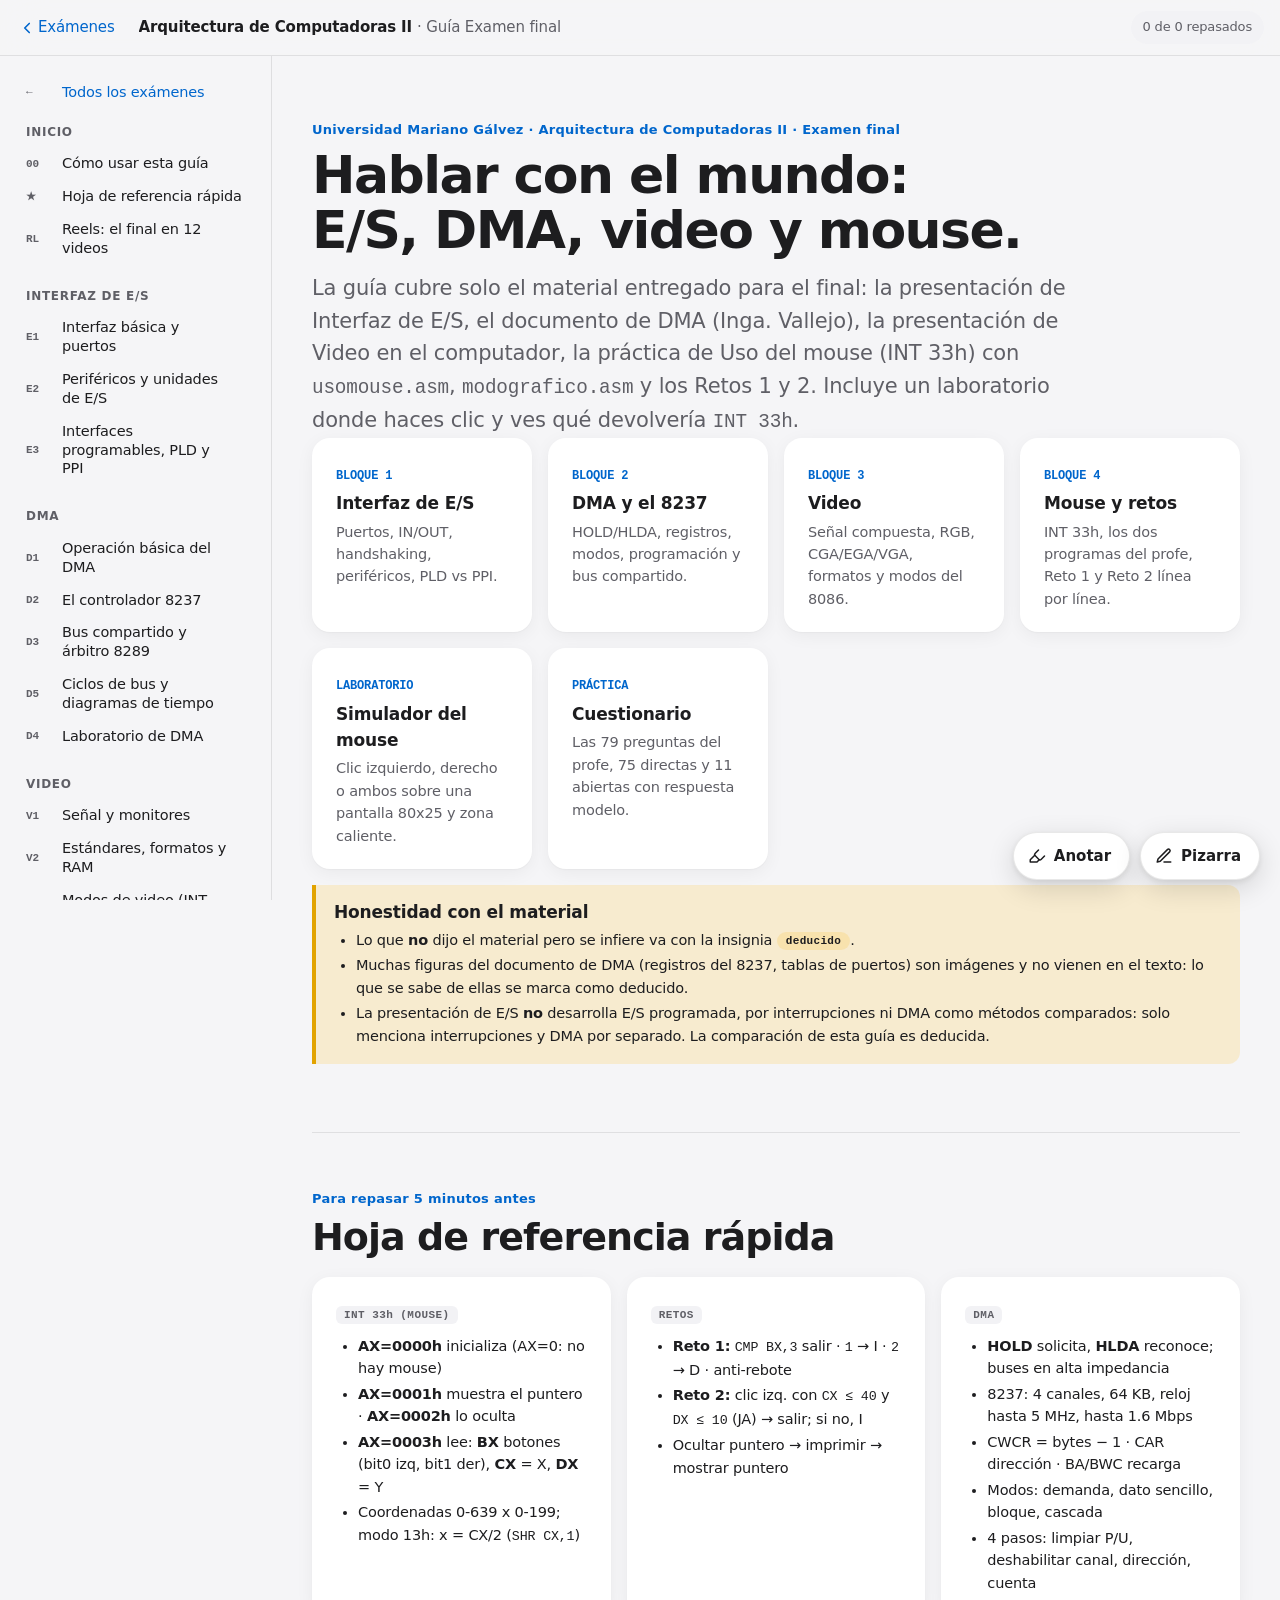
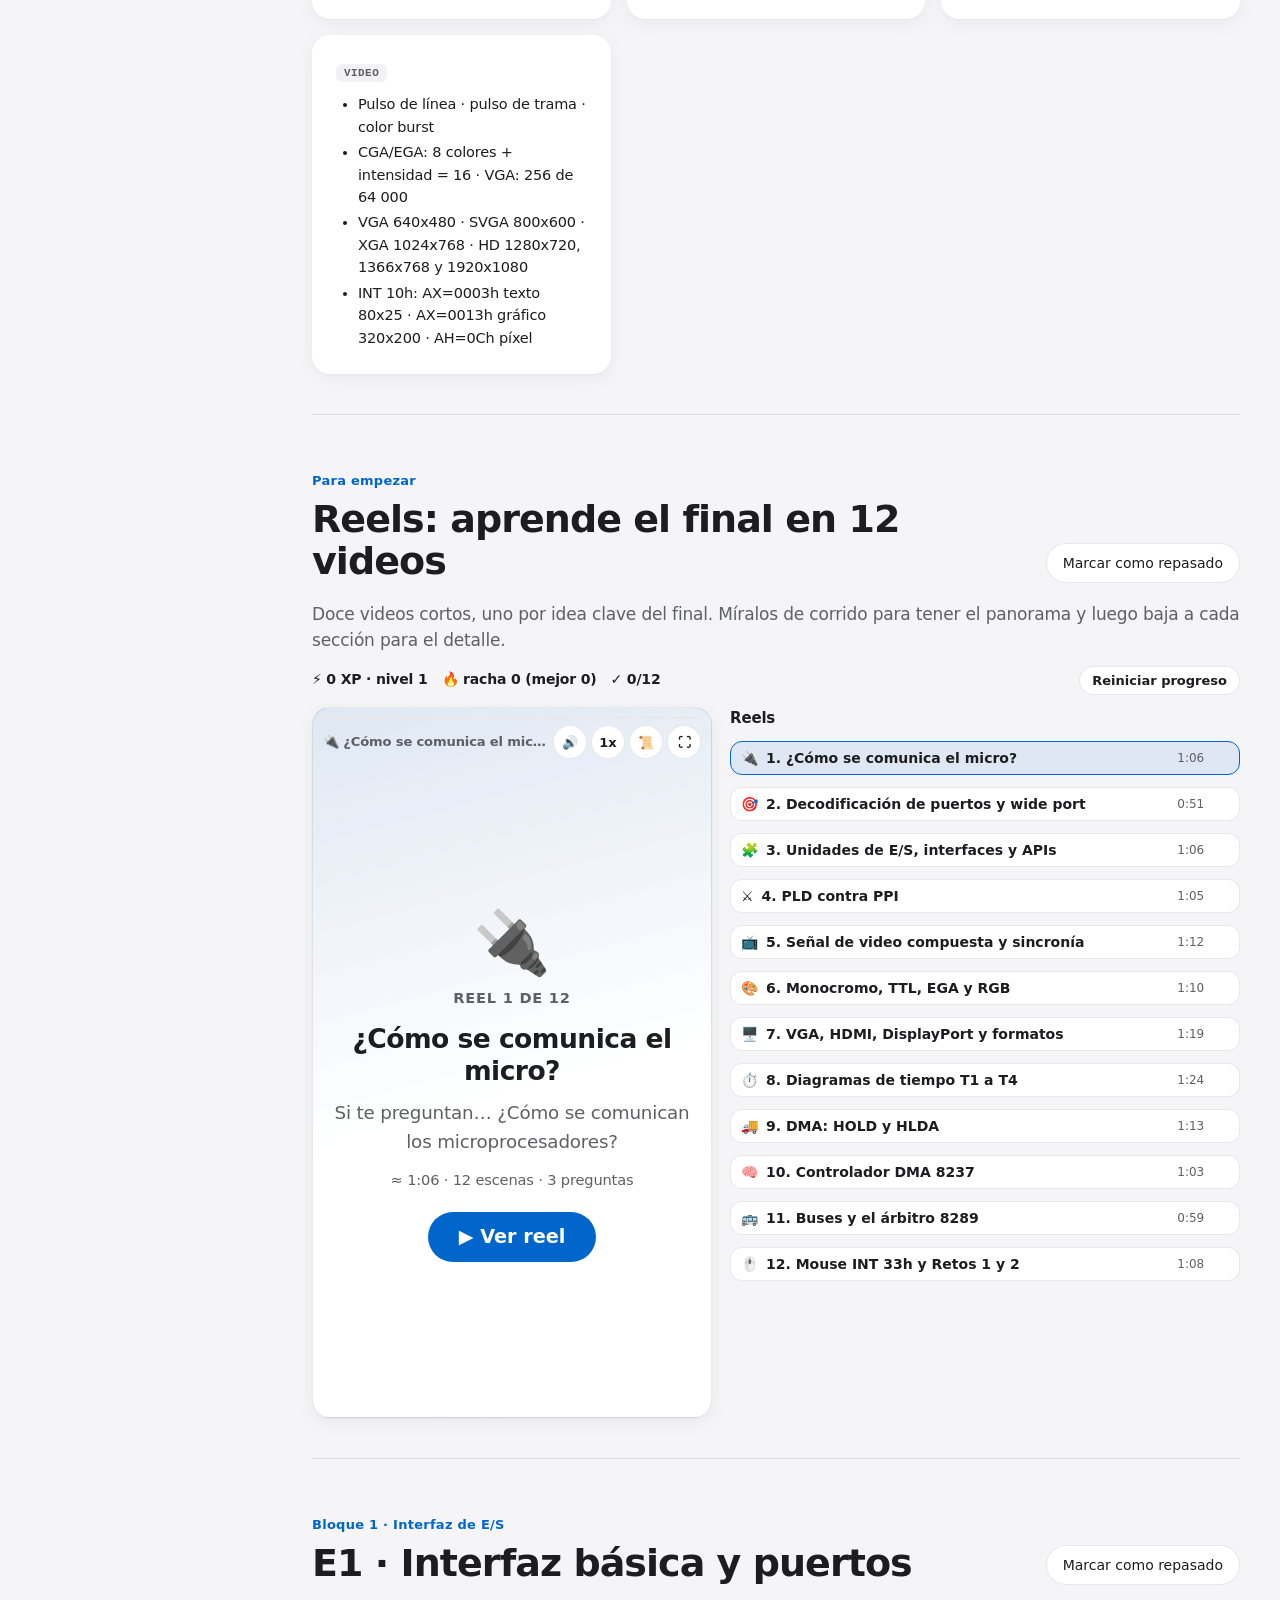
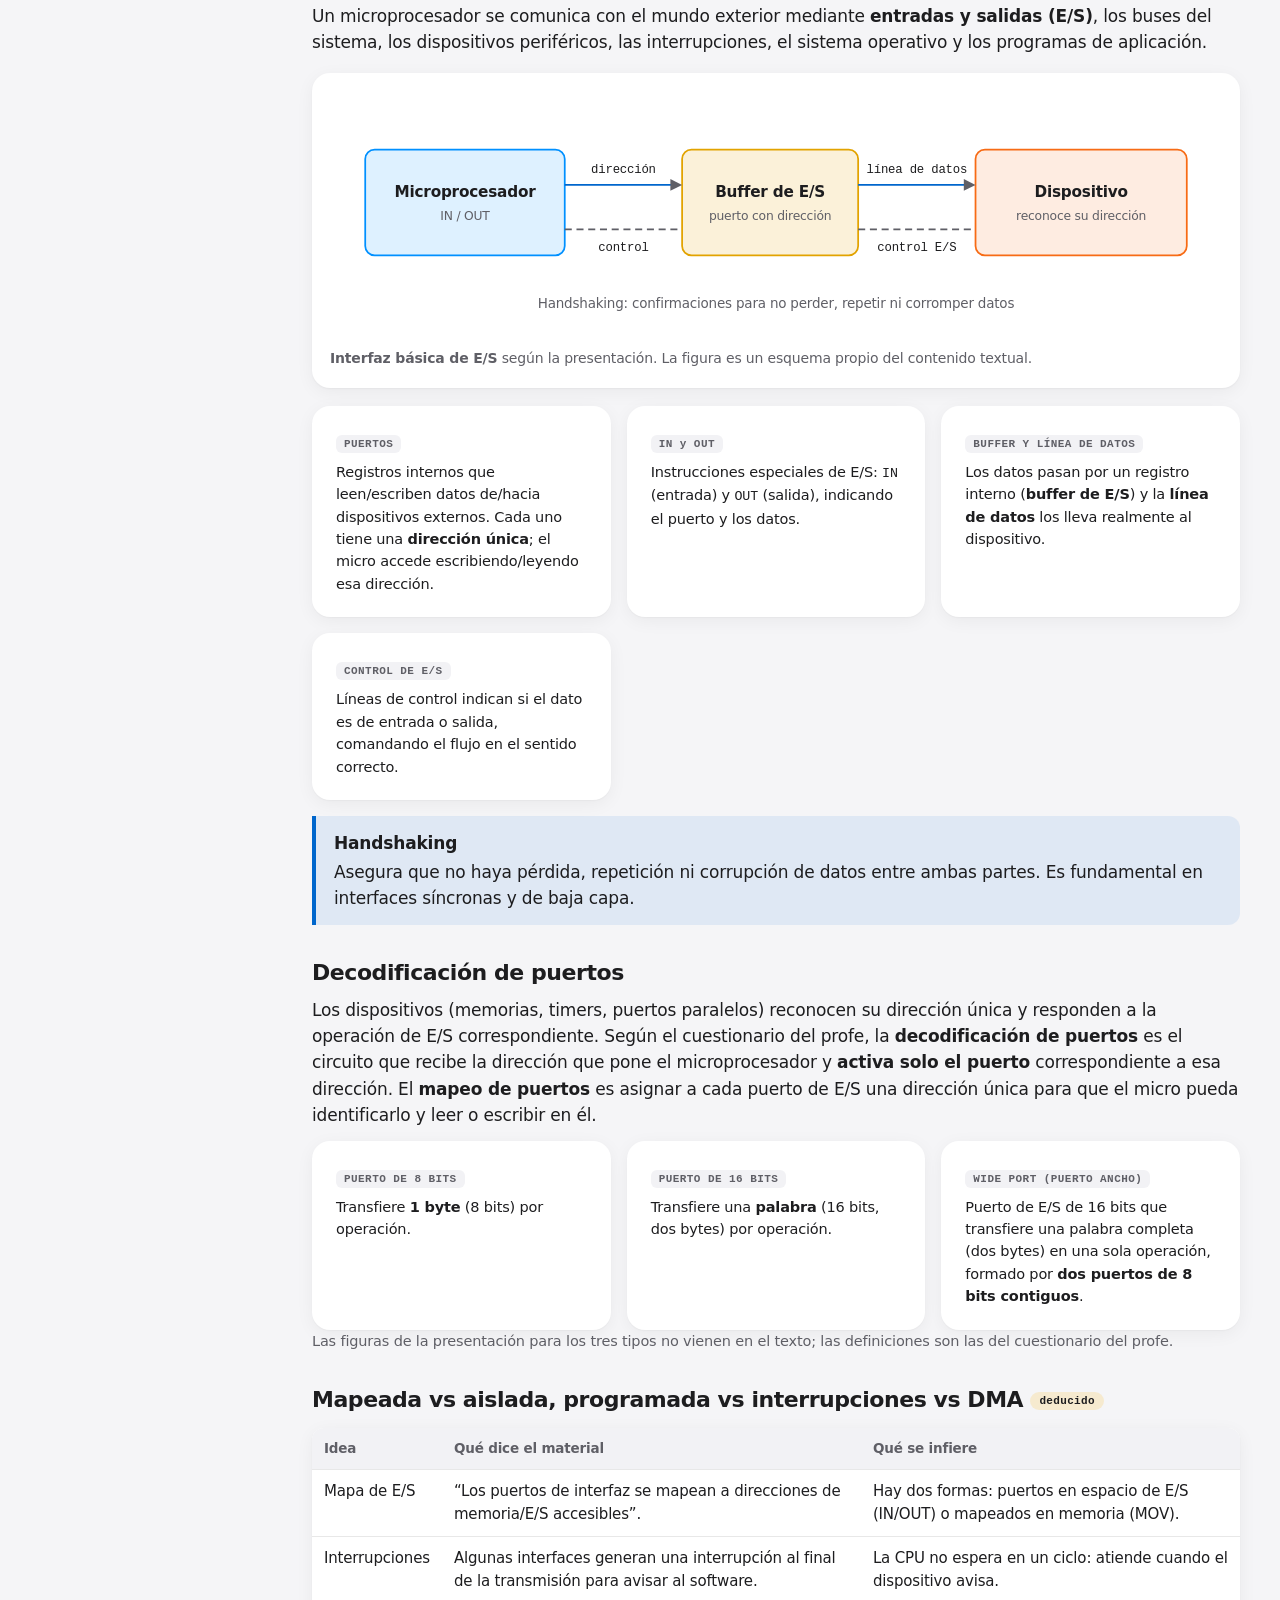
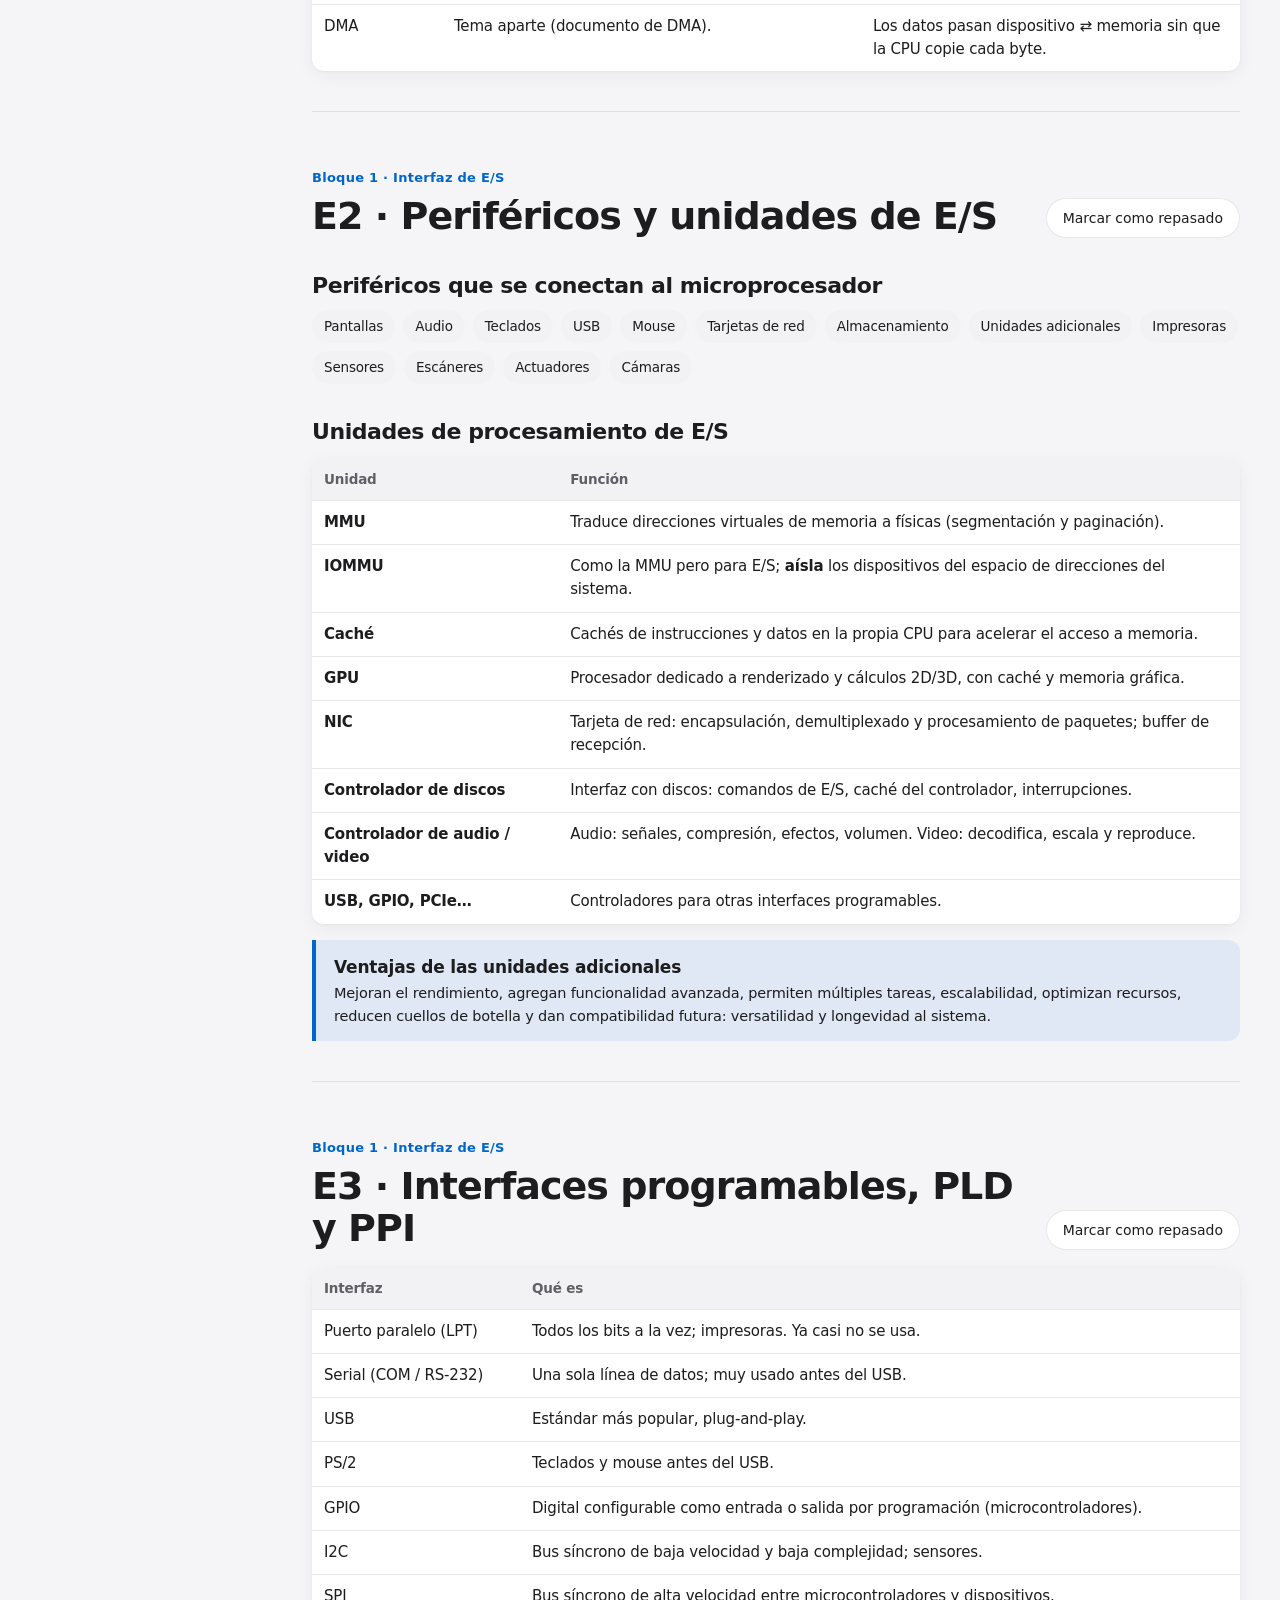
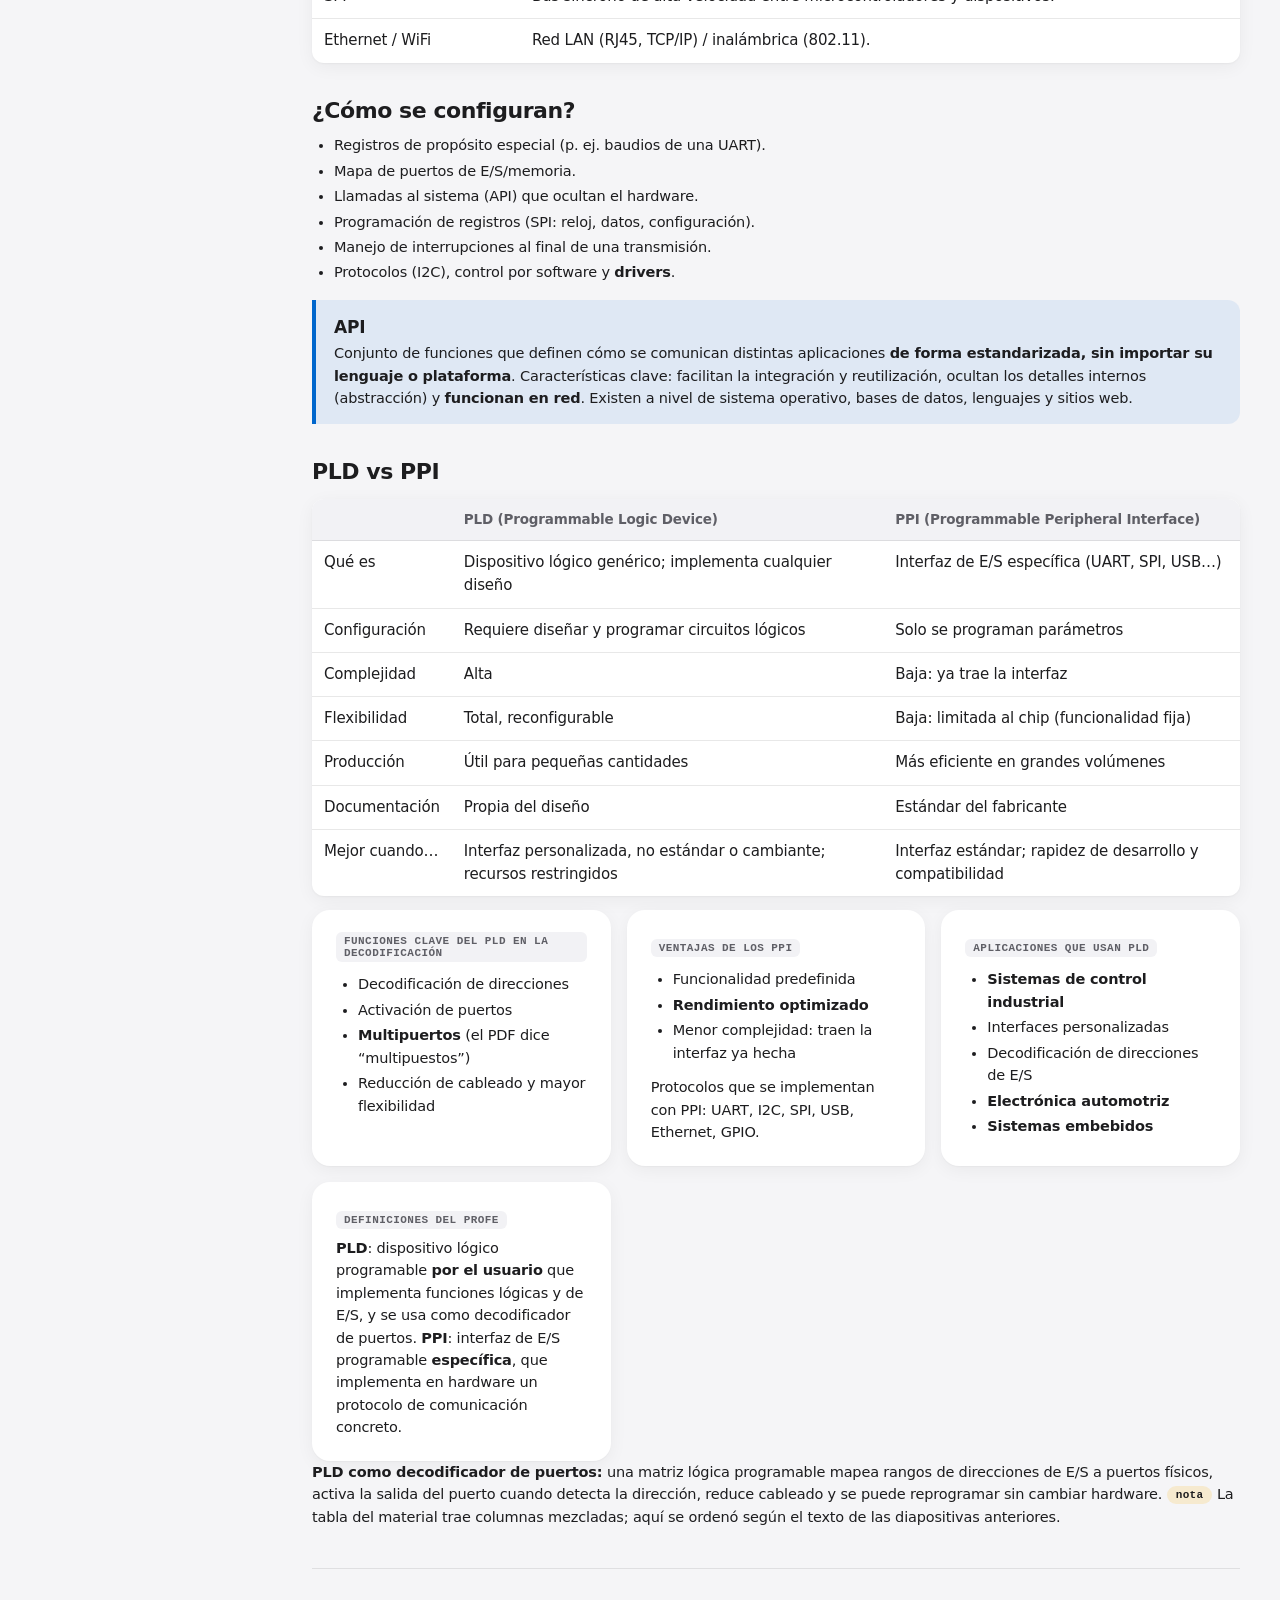
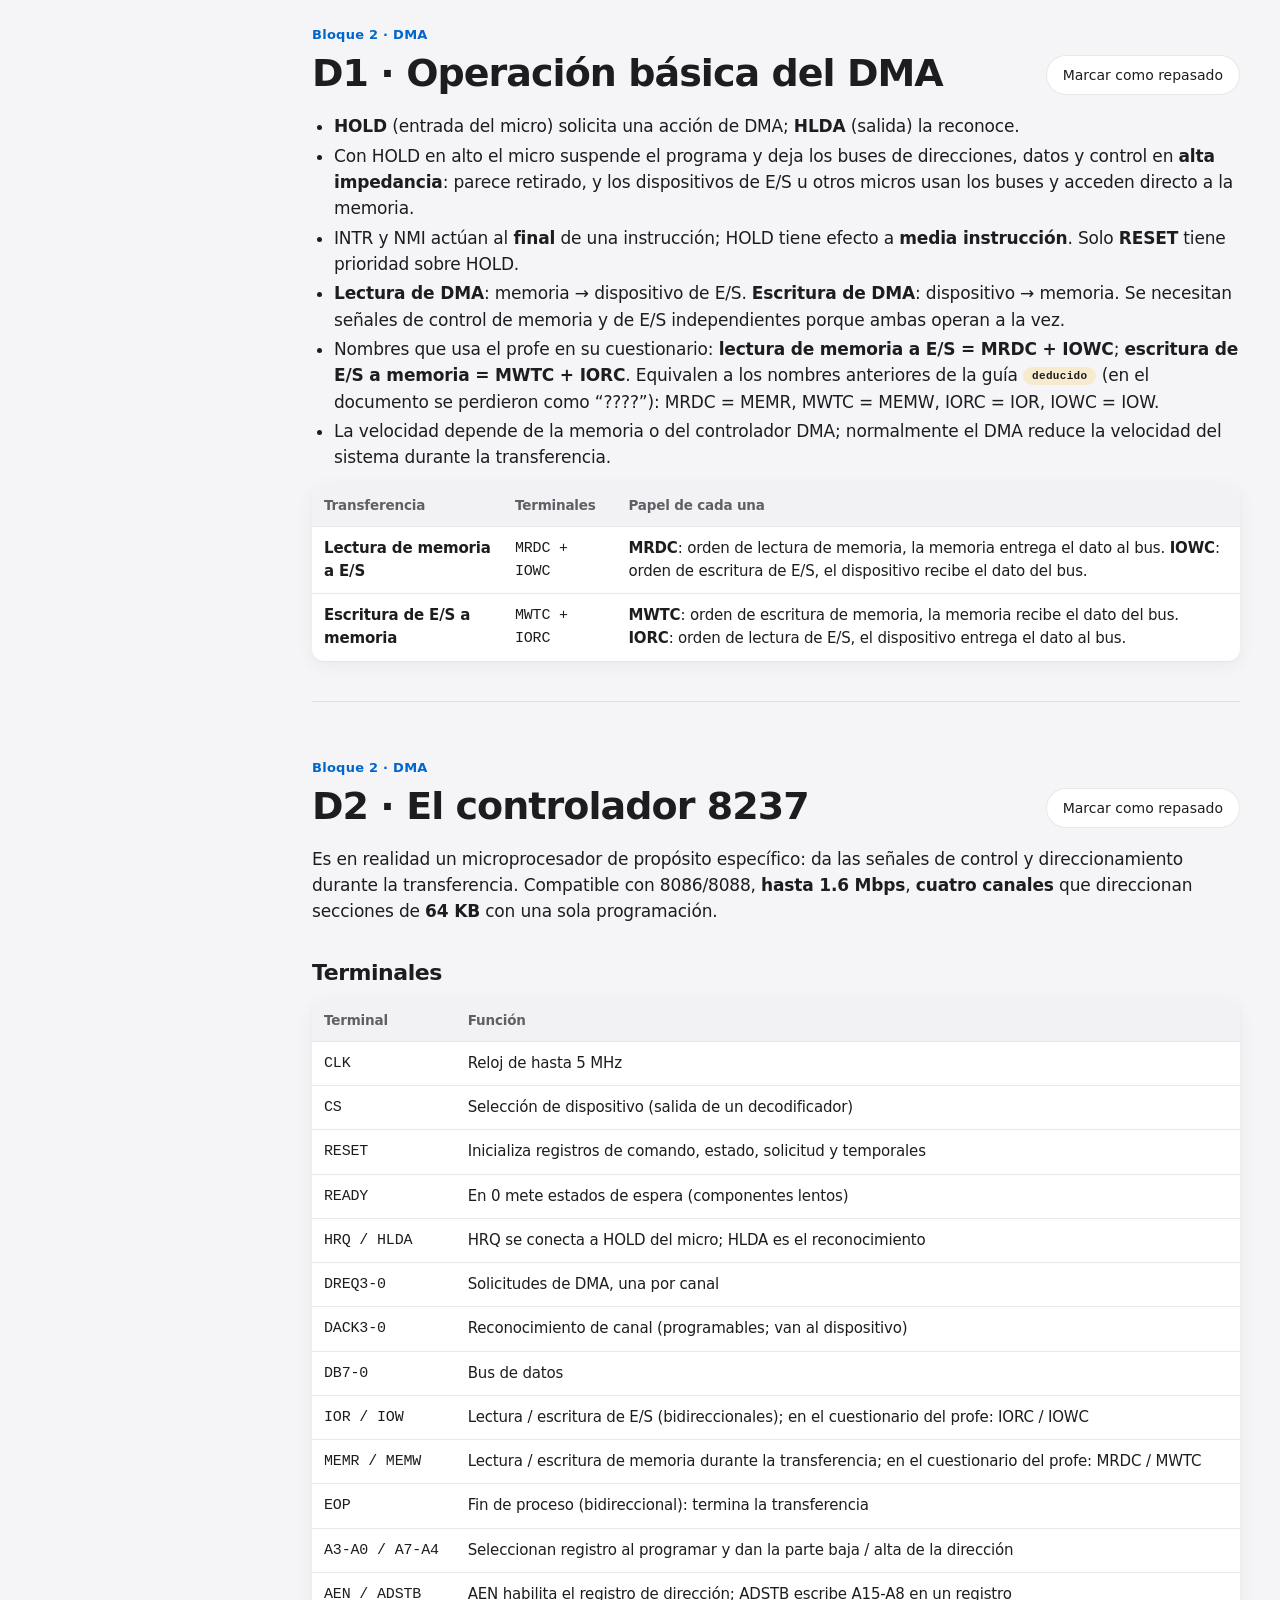
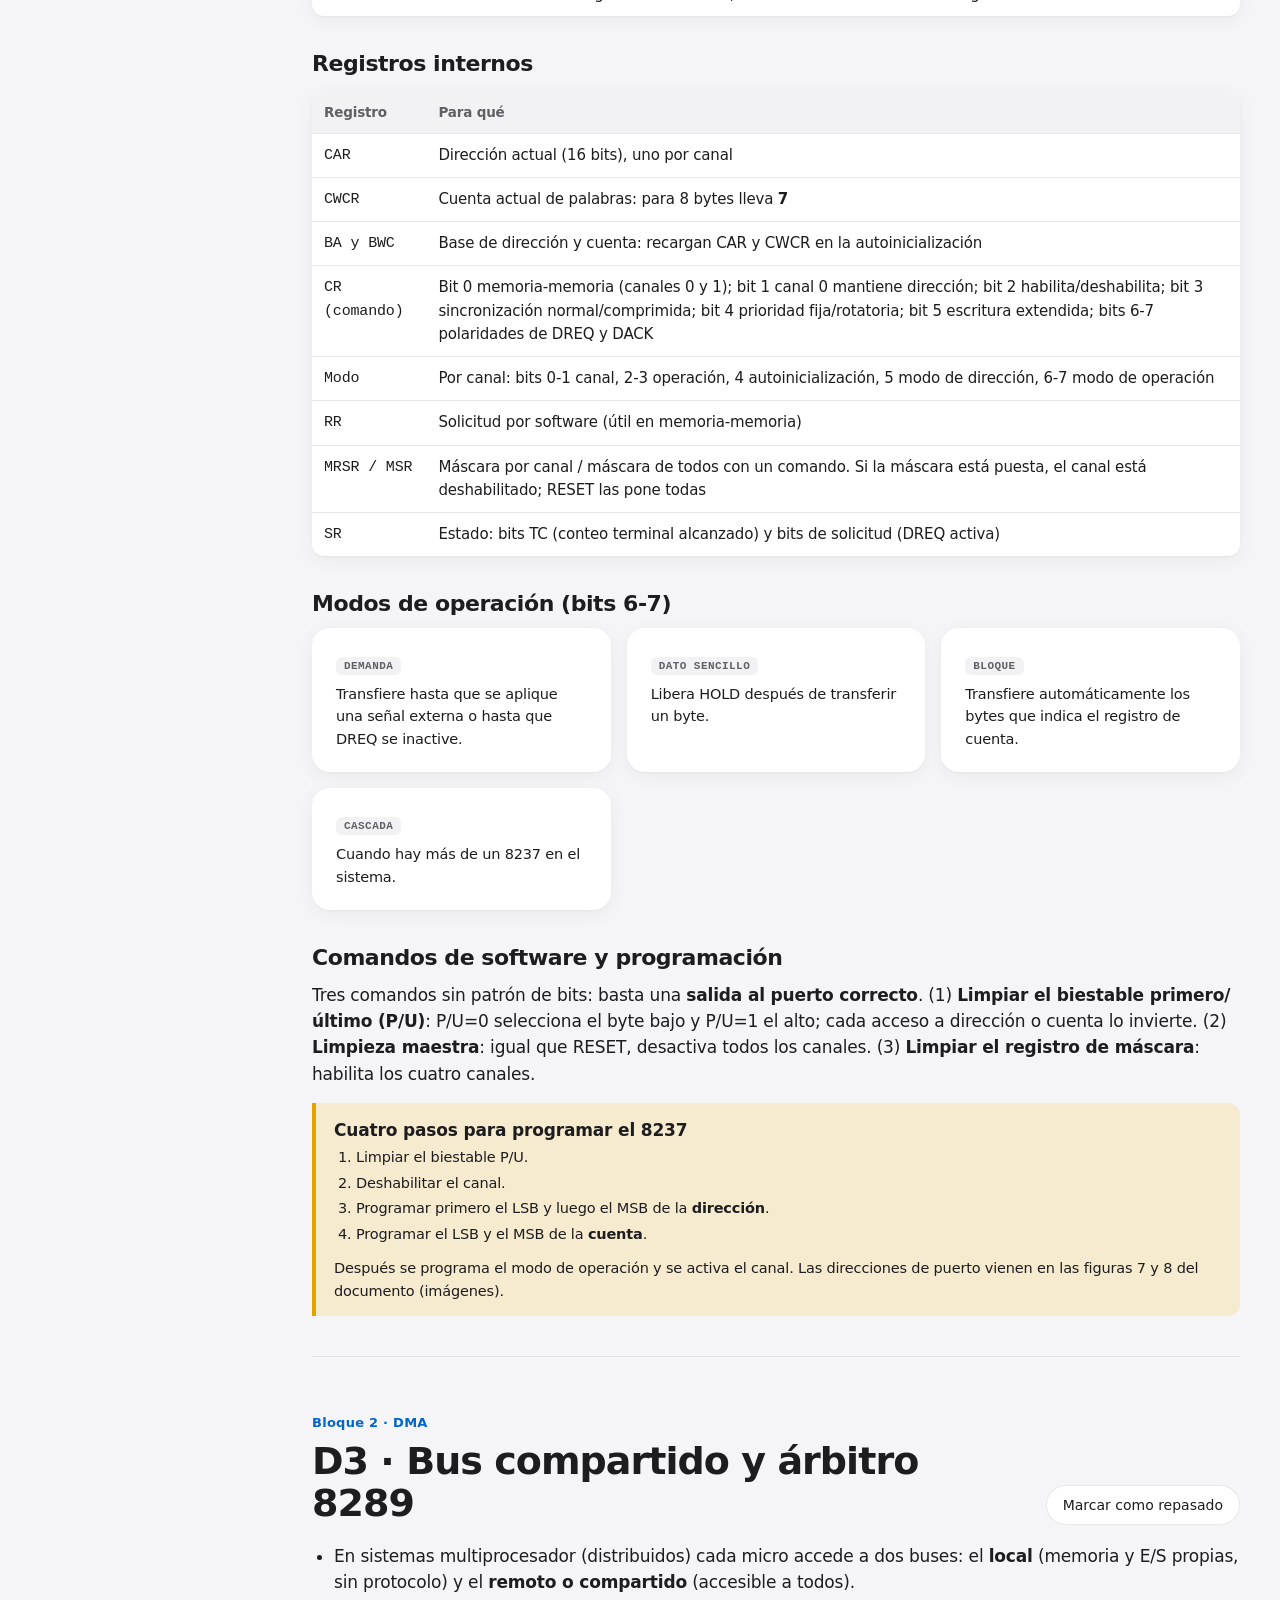
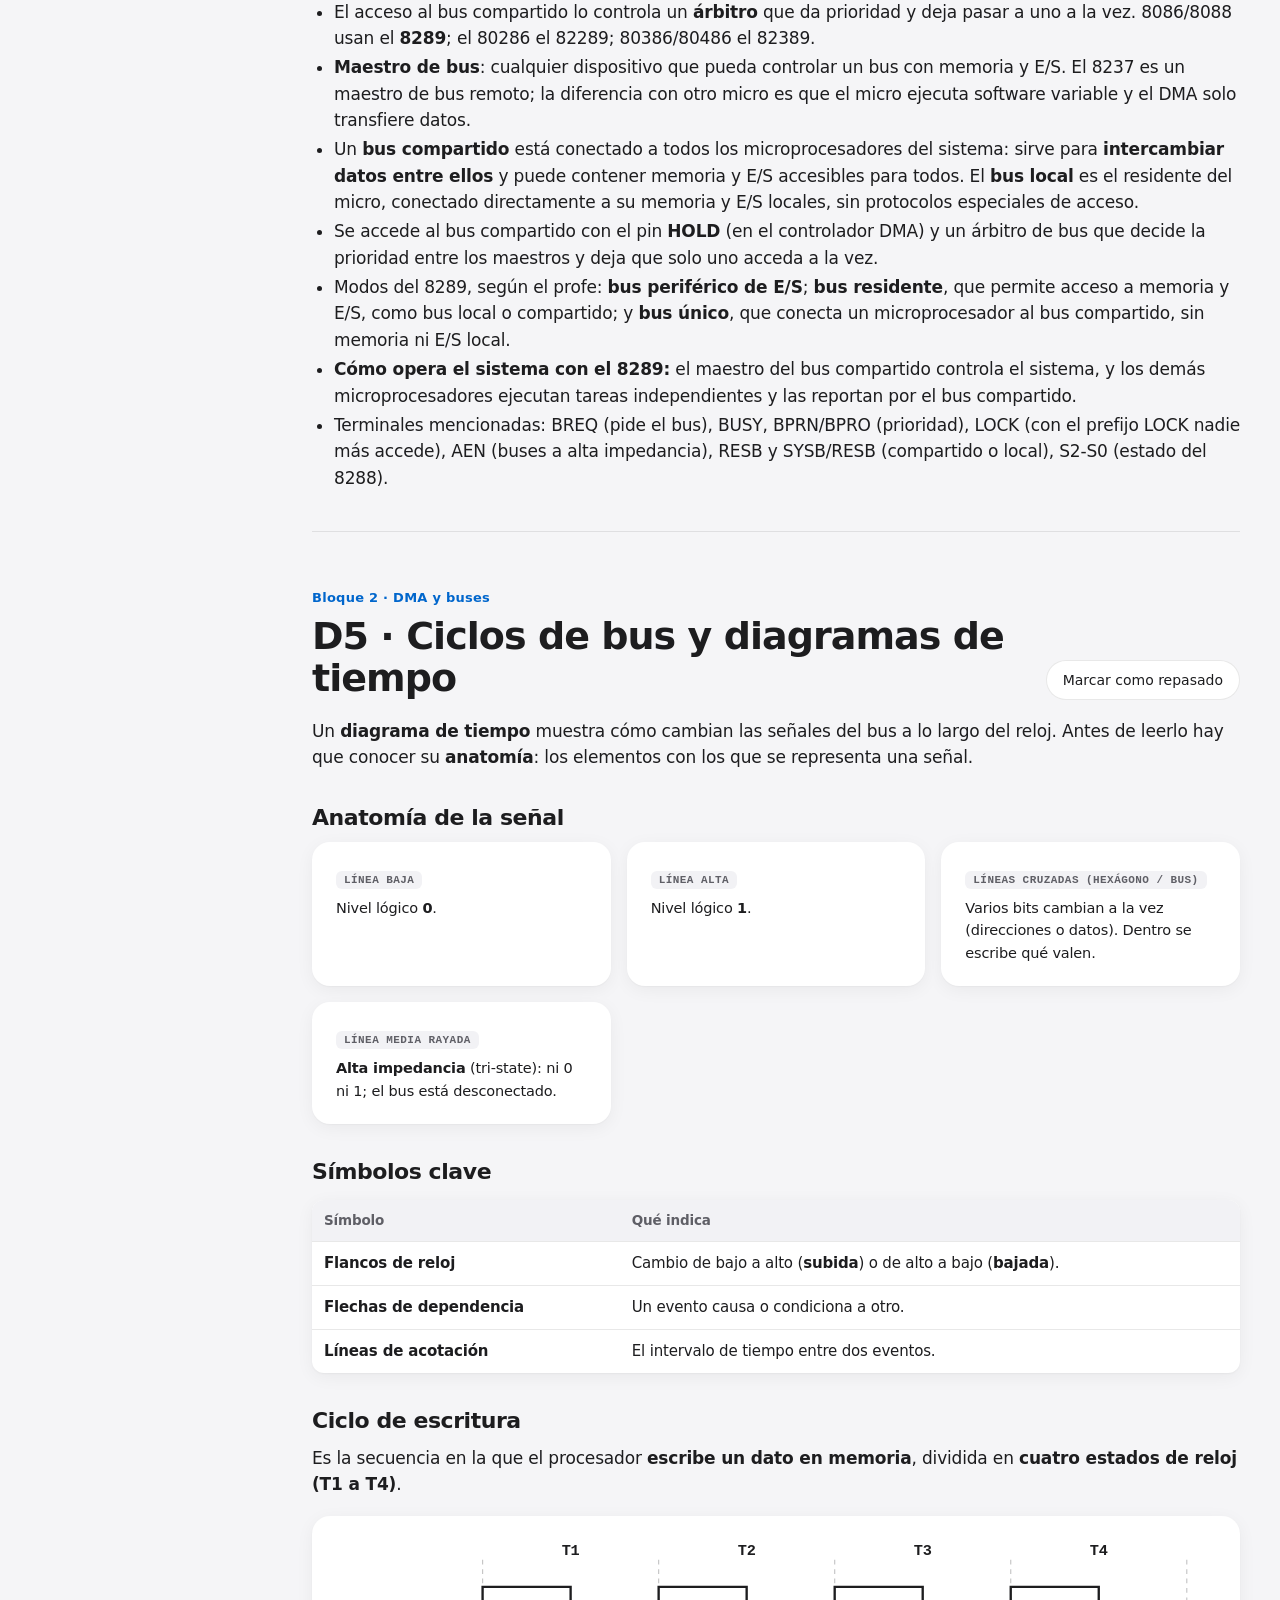
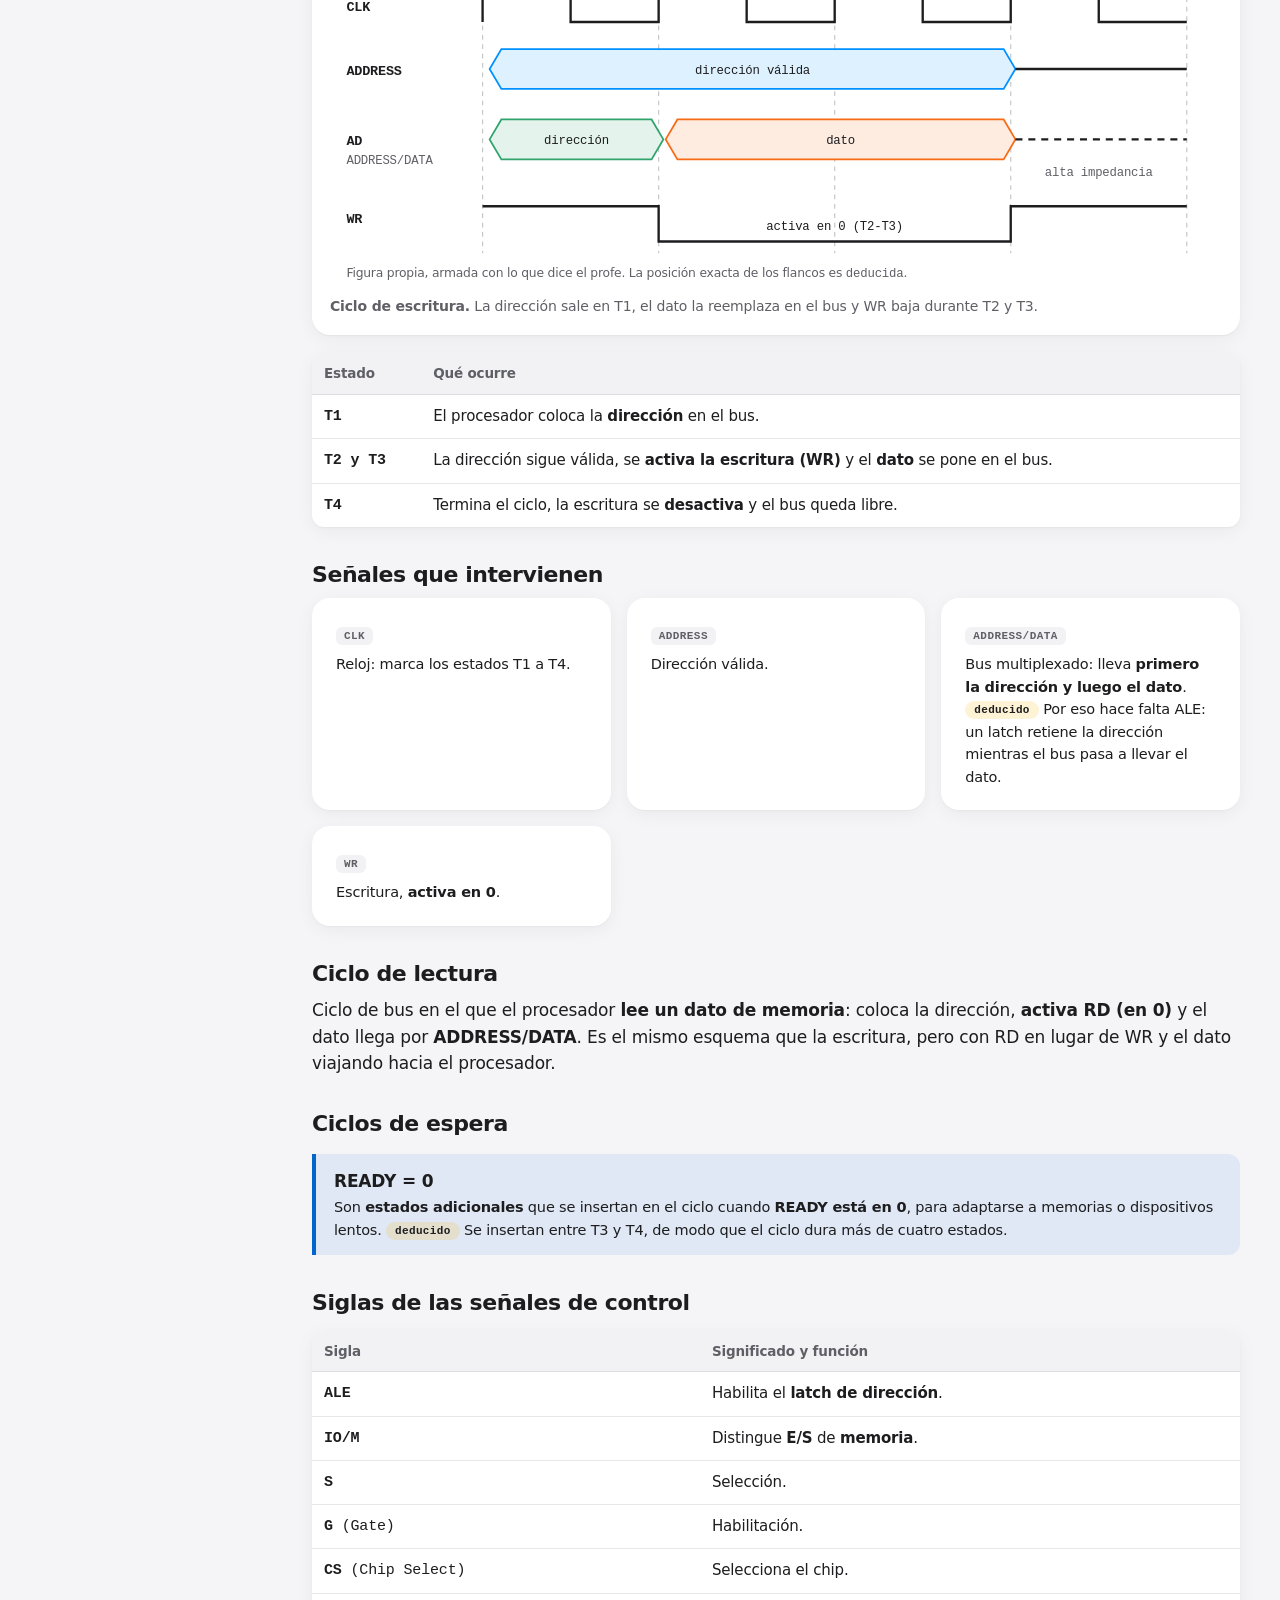
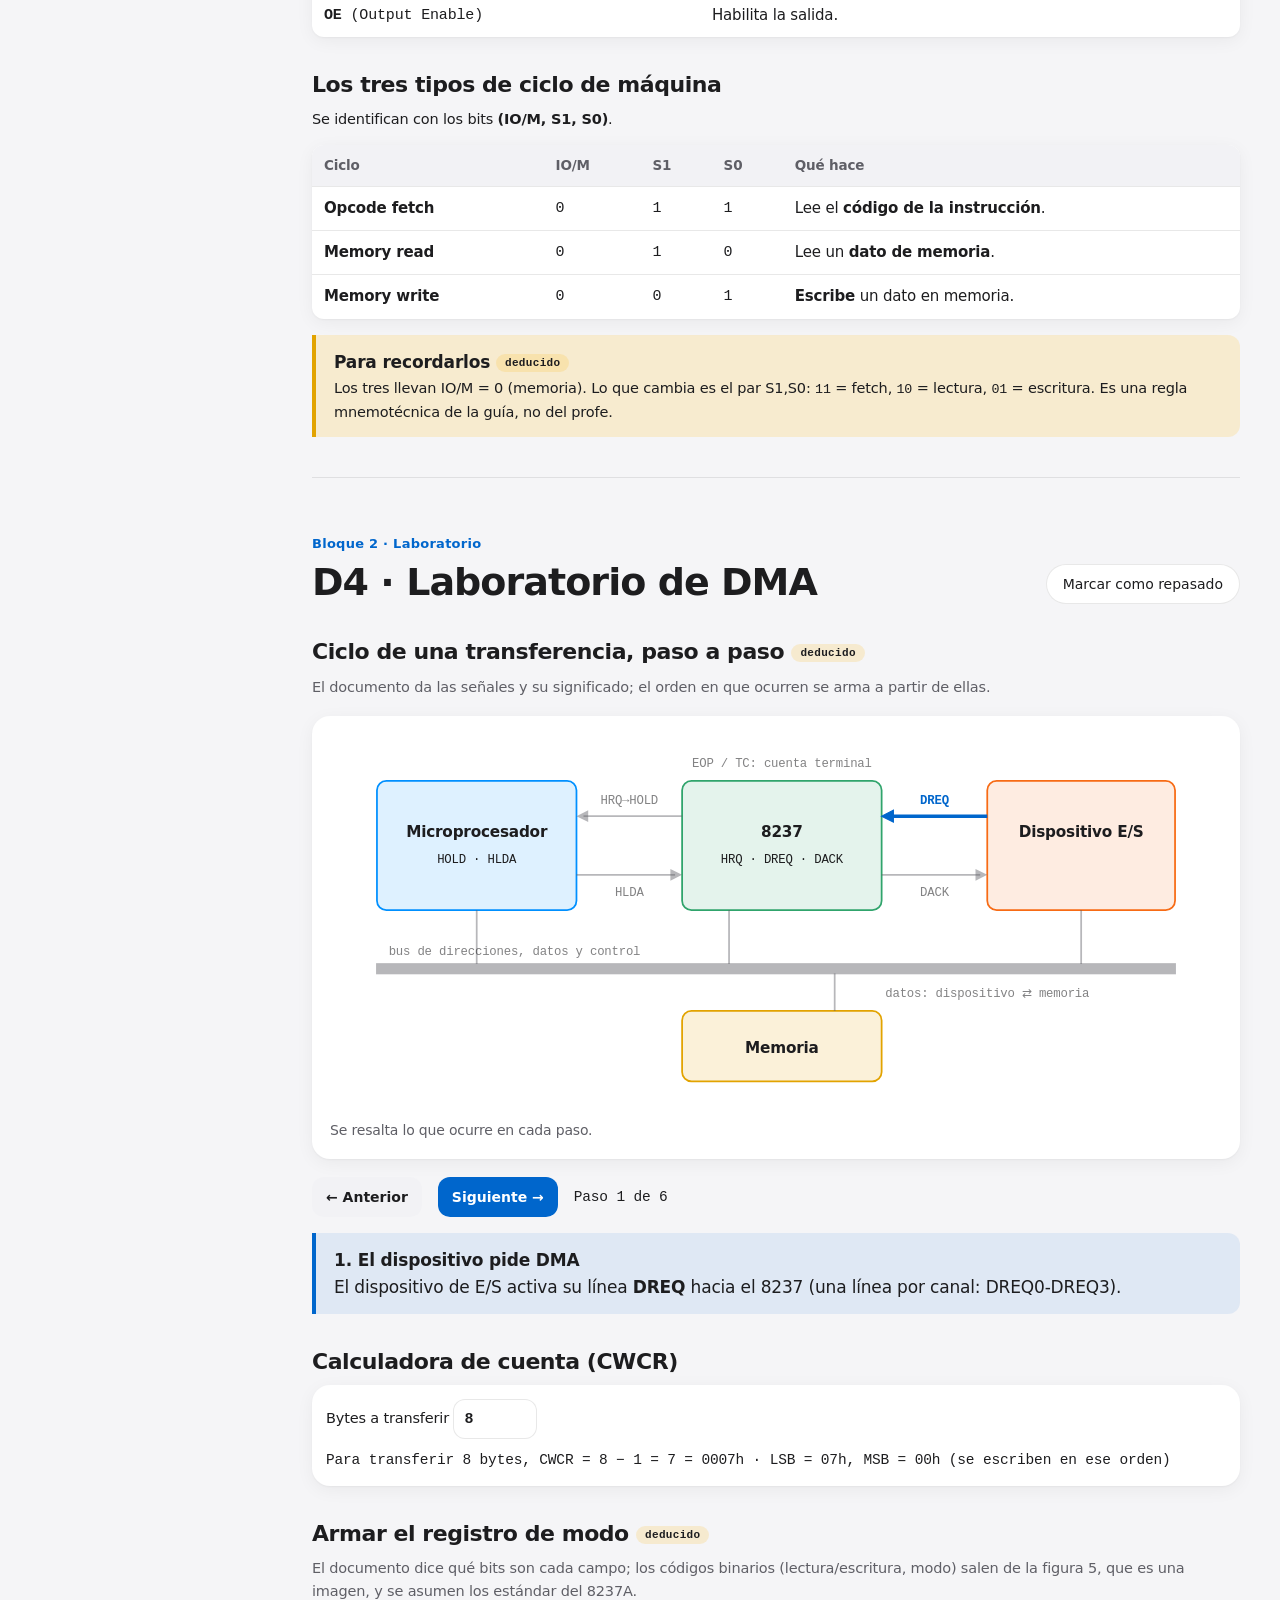
==== commit 54777f56: "Añadiendo guias para examenes" ====
--- a/arquitectura-2/final/index.html
+++ b/arquitectura-2/final/index.html
@@ -28,6 +28,7 @@
   <h4>Inicio</h4>
   <a href="#inicio"><span class="n">00</span>Cómo usar esta guía</a>
   <a href="#hoja"><span class="n">★</span>Hoja de referencia rápida</a>
+  <a href="#reels" data-sec="rl"><span class="n">RL</span>Reels: el final en 12 videos<span class="done"></span></a>
   <h4>Interfaz de E/S</h4>
   <a href="#io-basica" data-sec="e1"><span class="n">E1</span>Interfaz básica y puertos<span class="done"></span></a>
   <a href="#io-unidades" data-sec="e2"><span class="n">E2</span>Periféricos y unidades de E/S<span class="done"></span></a>
@@ -36,6 +37,7 @@
   <a href="#dma-basico" data-sec="d1"><span class="n">D1</span>Operación básica del DMA<span class="done"></span></a>
   <a href="#dma-8237" data-sec="d2"><span class="n">D2</span>El controlador 8237<span class="done"></span></a>
   <a href="#dma-bus" data-sec="d3"><span class="n">D3</span>Bus compartido y árbitro 8289<span class="done"></span></a>
+  <a href="#ciclos-bus" data-sec="d5"><span class="n">D5</span>Ciclos de bus y diagramas de tiempo<span class="done"></span></a>
   <a href="#dma-lab" data-sec="d4"><span class="n">D4</span>Laboratorio de DMA<span class="done"></span></a>
   <h4>Video</h4>
   <a href="#video-senal" data-sec="v1"><span class="n">V1</span>Señal y monitores<span class="done"></span></a>
@@ -50,8 +52,10 @@
   <a href="#reto1" data-sec="r1"><span class="n">R1</span>Reto 1: botones<span class="done"></span></a>
   <a href="#reto2" data-sec="r2"><span class="n">R2</span>Reto 2: zona caliente<span class="done"></span></a>
   <a href="#laboratorio" data-sec="lb"><span class="n">L</span>Laboratorio del mouse<span class="done"></span></a>
+  <a href="#retos-lab" data-sec="lp"><span class="n">LP</span>Retos propuestos (se corrigen solos)<span class="done"></span></a>
   <h4>Práctica</h4>
   <a href="#errores" data-sec="er"><span class="n">E</span>Errores típicos<span class="done"></span></a>
+  <a href="#cuestionario" data-sec="cq"><span class="n">CP</span>Cuestionario del profe (79)<span class="done"></span></a>
   <a href="#quiz" data-sec="qz"><span class="n">Q</span>Preguntas directas<span class="done"></span></a>
   <a href="#abiertas" data-sec="ab"><span class="n">A</span>Preguntas abiertas<span class="done"></span></a>
 </nav>
@@ -67,7 +71,7 @@
     <a class="card" href="#video-senal"><span class="n">BLOQUE 3</span><h4>Video</h4><p>Señal compuesta, RGB, CGA/EGA/VGA, formatos y modos del 8086.</p></a>
     <a class="card" href="#mouse-int"><span class="n">BLOQUE 4</span><h4>Mouse y retos</h4><p>INT 33h, los dos programas del profe, Reto 1 y Reto 2 línea por línea.</p></a>
     <a class="card" href="#laboratorio"><span class="n">LABORATORIO</span><h4>Simulador del mouse</h4><p>Clic izquierdo, derecho o ambos sobre una pantalla 80x25 y zona caliente.</p></a>
-    <a class="card" href="#quiz"><span class="n">PRÁCTICA</span><h4>Cuestionario</h4><p>49 preguntas directas y 11 abiertas con respuesta modelo.</p></a>
+    <a class="card" href="#cuestionario"><span class="n">PRÁCTICA</span><h4>Cuestionario</h4><p>Las 79 preguntas del profe, 75 directas y 11 abiertas con respuesta modelo.</p></a>
   </div>
   <div class="key warn"><b>Honestidad con el material</b>
     <ul class="small">
@@ -106,10 +110,17 @@
       <ul class="small">
         <li>Pulso de línea · pulso de trama · color burst</li>
         <li>CGA/EGA: 8 colores + intensidad = 16 · VGA: 256 de 64 000</li>
-        <li>VGA 640x480 · SVGA 800x600 · XGA 1024x768 · HD 1920x1080</li>
+        <li>VGA 640x480 · SVGA 800x600 · XGA 1024x768 · HD 1280x720, 1366x768 y 1920x1080</li>
         <li>INT 10h: AX=0003h texto 80x25 · AX=0013h gráfico 320x200 · AH=0Ch píxel</li>
       </ul></div>
   </div>
+</section>
+
+<!-- ======================= REELS ======================= -->
+<section id="reels" class="topic" data-sec="rl">
+  <div class="sec-head"><div class="meta"><p class="eyebrow">Para empezar</p><h2>Reels: aprende el final en 12 videos</h2></div><button class="mark-btn" data-mark="rl" aria-pressed="false">Marcar como repasado</button></div>
+  <p class="muted">Doce videos cortos, uno por idea clave del final. Míralos de corrido para tener el panorama y luego baja a cada sección para el detalle.</p>
+  <div id="reelsApp"></div>
 </section>
 
 <!-- ======================= E1 ======================= -->
@@ -138,7 +149,13 @@
   </div>
   <div class="key"><b>Handshaking</b><p>Asegura que no haya pérdida, repetición ni corrupción de datos entre ambas partes. Es fundamental en interfaces síncronas y de baja capa.</p></div>
   <h3>Decodificación de puertos</h3>
-  <p>Los dispositivos (memorias, timers, puertos paralelos) reconocen su dirección única y responden a la operación de E/S correspondiente. La presentación ilustra <b>puertos de 8 bits</b>, <b>puertos de 16 bits</b> y <b>puertos anchos</b> (<i>wide ports</i>) con figuras que no vienen en el texto.</p>
+  <p>Los dispositivos (memorias, timers, puertos paralelos) reconocen su dirección única y responden a la operación de E/S correspondiente. Según el cuestionario del profe, la <b>decodificación de puertos</b> es el circuito que recibe la dirección que pone el microprocesador y <b>activa solo el puerto</b> correspondiente a esa dirección. El <b>mapeo de puertos</b> es asignar a cada puerto de E/S una dirección única para que el micro pueda identificarlo y leer o escribir en él.</p>
+  <div class="grid g3">
+    <div class="card tile"><span class="tag">PUERTO DE 8 BITS</span><p class="small">Transfiere <b>1 byte</b> (8 bits) por operación.</p></div>
+    <div class="card tile"><span class="tag">PUERTO DE 16 BITS</span><p class="small">Transfiere una <b>palabra</b> (16 bits, dos bytes) por operación.</p></div>
+    <div class="card tile"><span class="tag">WIDE PORT (PUERTO ANCHO)</span><p class="small">Puerto de E/S de 16 bits que transfiere una palabra completa (dos bytes) en una sola operación, formado por <b>dos puertos de 8 bits contiguos</b>.</p></div>
+  </div>
+  <p class="small muted">Las figuras de la presentación para los tres tipos no vienen en el texto; las definiciones son las del cuestionario del profe.</p>
   <h3>Mapeada vs aislada, programada vs interrupciones vs DMA <span class="badge ded">deducido</span></h3>
   <div class="tbl-wrap"><table>
     <thead><tr><th>Idea</th><th>Qué dice el material</th><th>Qué se infiere</th></tr></thead>
@@ -187,7 +204,7 @@
     </tbody></table></div>
   <h3>¿Cómo se configuran?</h3>
   <ul class="small"><li>Registros de propósito especial (p. ej. baudios de una UART).</li><li>Mapa de puertos de E/S/memoria.</li><li>Llamadas al sistema (API) que ocultan el hardware.</li><li>Programación de registros (SPI: reloj, datos, configuración).</li><li>Manejo de interrupciones al final de una transmisión.</li><li>Protocolos (I2C), control por software y <b>drivers</b>.</li></ul>
-  <div class="key"><b>API</b><p class="small">Conjunto de funciones y procedimientos que definen las interacciones entre componentes de software; da abstracción (oculta detalles internos) y facilita integración y reutilización. Existen a nivel de sistema operativo, bases de datos, lenguajes y sitios web.</p></div>
+  <div class="key"><b>API</b><p class="small">Conjunto de funciones que definen cómo se comunican distintas aplicaciones <b>de forma estandarizada, sin importar su lenguaje o plataforma</b>. Características clave: facilitan la integración y reutilización, ocultan los detalles internos (abstracción) y <b>funcionan en red</b>. Existen a nivel de sistema operativo, bases de datos, lenguajes y sitios web.</p></div>
   <h3>PLD vs PPI</h3>
   <div class="tbl-wrap"><table>
     <thead><tr><th></th><th>PLD (Programmable Logic Device)</th><th>PPI (Programmable Peripheral Interface)</th></tr></thead>
@@ -195,11 +212,17 @@
       <tr><td>Qué es</td><td>Dispositivo lógico genérico; implementa cualquier diseño</td><td>Interfaz de E/S específica (UART, SPI, USB…)</td></tr>
       <tr><td>Configuración</td><td>Requiere diseñar y programar circuitos lógicos</td><td>Solo se programan parámetros</td></tr>
       <tr><td>Complejidad</td><td>Alta</td><td>Baja: ya trae la interfaz</td></tr>
-      <tr><td>Flexibilidad</td><td>Total, reconfigurable</td><td>Baja: limitada al chip</td></tr>
+      <tr><td>Flexibilidad</td><td>Total, reconfigurable</td><td>Baja: limitada al chip (funcionalidad fija)</td></tr>
       <tr><td>Producción</td><td>Útil para pequeñas cantidades</td><td>Más eficiente en grandes volúmenes</td></tr>
       <tr><td>Documentación</td><td>Propia del diseño</td><td>Estándar del fabricante</td></tr>
       <tr><td>Mejor cuando…</td><td>Interfaz personalizada, no estándar o cambiante; recursos restringidos</td><td>Interfaz estándar; rapidez de desarrollo y compatibilidad</td></tr>
     </tbody></table></div>
+  <div class="grid g2">
+    <div class="card tile"><span class="tag">FUNCIONES CLAVE DEL PLD EN LA DECODIFICACIÓN</span><ul class="small"><li>Decodificación de direcciones</li><li>Activación de puertos</li><li><b>Multipuertos</b> (el PDF dice “multipuestos”)</li><li>Reducción de cableado y mayor flexibilidad</li></ul></div>
+    <div class="card tile"><span class="tag">VENTAJAS DE LOS PPI</span><ul class="small"><li>Funcionalidad predefinida</li><li><b>Rendimiento optimizado</b></li><li>Menor complejidad: traen la interfaz ya hecha</li></ul><p class="small">Protocolos que se implementan con PPI: UART, I2C, SPI, USB, Ethernet, GPIO.</p></div>
+    <div class="card tile"><span class="tag">APLICACIONES QUE USAN PLD</span><ul class="small"><li><b>Sistemas de control industrial</b></li><li>Interfaces personalizadas</li><li>Decodificación de direcciones de E/S</li><li><b>Electrónica automotriz</b></li><li><b>Sistemas embebidos</b></li></ul></div>
+    <div class="card tile"><span class="tag">DEFINICIONES DEL PROFE</span><p class="small"><b>PLD</b>: dispositivo lógico programable <b>por el usuario</b> que implementa funciones lógicas y de E/S, y se usa como decodificador de puertos. <b>PPI</b>: interfaz de E/S programable <b>específica</b>, que implementa en hardware un protocolo de comunicación concreto.</p></div>
+  </div>
   <p class="small"><b>PLD como decodificador de puertos:</b> una matriz lógica programable mapea rangos de direcciones de E/S a puertos físicos, activa la salida del puerto cuando detecta la dirección, reduce cableado y se puede reprogramar sin cambiar hardware. <span class="badge ded">nota</span> La tabla del material trae columnas mezcladas; aquí se ordenó según el texto de las diapositivas anteriores.</p>
 </section>
 
@@ -211,9 +234,15 @@
     <li>Con HOLD en alto el micro suspende el programa y deja los buses de direcciones, datos y control en <b>alta impedancia</b>: parece retirado, y los dispositivos de E/S u otros micros usan los buses y acceden directo a la memoria.</li>
     <li>INTR y NMI actúan al <b>final</b> de una instrucción; HOLD tiene efecto a <b>media instrucción</b>. Solo <b>RESET</b> tiene prioridad sobre HOLD.</li>
     <li><b>Lectura de DMA</b>: memoria → dispositivo de E/S. <b>Escritura de DMA</b>: dispositivo → memoria. Se necesitan señales de control de memoria y de E/S independientes porque ambas operan a la vez.</li>
-    <li>En lectura de DMA se activan al mismo tiempo <b>MEMR</b> e <b>IOW</b>; en escritura, <b>IOR</b> y <b>MEMW</b>. <span class="badge ded">deducido</span> (en el texto los nombres de las señales se perdieron como “????”).</li>
+    <li>Nombres que usa el profe en su cuestionario: <b>lectura de memoria a E/S = MRDC + IOWC</b>; <b>escritura de E/S a memoria = MWTC + IORC</b>. Equivalen a los nombres anteriores de la guía <span class="badge ded">deducido</span> (en el documento se perdieron como “????”): MRDC = MEMR, MWTC = MEMW, IORC = IOR, IOWC = IOW.</li>
     <li>La velocidad depende de la memoria o del controlador DMA; normalmente el DMA reduce la velocidad del sistema durante la transferencia.</li>
   </ul>
+  <div class="tbl-wrap"><table>
+    <thead><tr><th>Transferencia</th><th>Terminales</th><th>Papel de cada una</th></tr></thead>
+    <tbody>
+      <tr><td><b>Lectura de memoria a E/S</b></td><td class="mono">MRDC + IOWC</td><td><b>MRDC</b>: orden de lectura de memoria, la memoria entrega el dato al bus. <b>IOWC</b>: orden de escritura de E/S, el dispositivo recibe el dato del bus.</td></tr>
+      <tr><td><b>Escritura de E/S a memoria</b></td><td class="mono">MWTC + IORC</td><td><b>MWTC</b>: orden de escritura de memoria, la memoria recibe el dato del bus. <b>IORC</b>: orden de lectura de E/S, el dispositivo entrega el dato al bus.</td></tr>
+    </tbody></table></div>
 </section>
 
 <!-- ======================= D2 ======================= -->
@@ -232,8 +261,8 @@
       <tr><td class="mono">DREQ3-0</td><td>Solicitudes de DMA, una por canal</td></tr>
       <tr><td class="mono">DACK3-0</td><td>Reconocimiento de canal (programables; van al dispositivo)</td></tr>
       <tr><td class="mono">DB7-0</td><td>Bus de datos</td></tr>
-      <tr><td class="mono">IOR / IOW</td><td>Lectura / escritura de E/S (bidireccionales)</td></tr>
-      <tr><td class="mono">MEMR / MEMW</td><td>Lectura / escritura de memoria durante la transferencia</td></tr>
+      <tr><td class="mono">IOR / IOW</td><td>Lectura / escritura de E/S (bidireccionales); en el cuestionario del profe: IORC / IOWC</td></tr>
+      <tr><td class="mono">MEMR / MEMW</td><td>Lectura / escritura de memoria durante la transferencia; en el cuestionario del profe: MRDC / MWTC</td></tr>
       <tr><td class="mono">EOP</td><td>Fin de proceso (bidireccional): termina la transferencia</td></tr>
       <tr><td class="mono">A3-A0 / A7-A4</td><td>Seleccionan registro al programar y dan la parte baja / alta de la dirección</td></tr>
       <tr><td class="mono">AEN / ADSTB</td><td>AEN habilita el registro de dirección; ADSTB escribe A15-A8 en un registro</td></tr>
@@ -272,9 +301,106 @@
     <li>En sistemas multiprocesador (distribuidos) cada micro accede a dos buses: el <b>local</b> (memoria y E/S propias, sin protocolo) y el <b>remoto o compartido</b> (accesible a todos).</li>
     <li>El acceso al bus compartido lo controla un <b>árbitro</b> que da prioridad y deja pasar a uno a la vez. 8086/8088 usan el <b>8289</b>; el 80286 el 82289; 80386/80486 el 82389.</li>
     <li><b>Maestro de bus</b>: cualquier dispositivo que pueda controlar un bus con memoria y E/S. El 8237 es un maestro de bus remoto; la diferencia con otro micro es que el micro ejecuta software variable y el DMA solo transfiere datos.</li>
-    <li>El 8289 tiene tres modos: <b>bus periférico de E/S</b>, <b>bus residente</b> y <b>bus único</b>.</li>
+    <li>Un <b>bus compartido</b> está conectado a todos los microprocesadores del sistema: sirve para <b>intercambiar datos entre ellos</b> y puede contener memoria y E/S accesibles para todos. El <b>bus local</b> es el residente del micro, conectado directamente a su memoria y E/S locales, sin protocolos especiales de acceso.</li>
+    <li>Se accede al bus compartido con el pin <b>HOLD</b> (en el controlador DMA) y un árbitro de bus que decide la prioridad entre los maestros y deja que solo uno acceda a la vez.</li>
+    <li>Modos del 8289, según el profe: <b>bus periférico de E/S</b>; <b>bus residente</b>, que permite acceso a memoria y E/S, como bus local o compartido; y <b>bus único</b>, que conecta un microprocesador al bus compartido, sin memoria ni E/S local.</li>
+    <li><b>Cómo opera el sistema con el 8289:</b> el maestro del bus compartido controla el sistema, y los demás microprocesadores ejecutan tareas independientes y las reportan por el bus compartido.</li>
     <li>Terminales mencionadas: BREQ (pide el bus), BUSY, BPRN/BPRO (prioridad), LOCK (con el prefijo LOCK nadie más accede), AEN (buses a alta impedancia), RESB y SYSB/RESB (compartido o local), S2-S0 (estado del 8288).</li>
   </ul>
+</section>
+
+<!-- ======================= D5 ======================= -->
+<section id="ciclos-bus" class="topic" data-sec="d5">
+  <div class="sec-head"><div class="meta"><p class="eyebrow">Bloque 2 · DMA y buses</p><h2>D5 · Ciclos de bus y diagramas de tiempo</h2></div><button class="mark-btn" data-mark="d5" aria-pressed="false">Marcar como repasado</button></div>
+  <p>Un <b>diagrama de tiempo</b> muestra cómo cambian las señales del bus a lo largo del reloj. Antes de leerlo hay que conocer su <b>anatomía</b>: los elementos con los que se representa una señal.</p>
+
+  <h3>Anatomía de la señal</h3>
+  <div class="grid g2">
+    <div class="card tile"><span class="tag">LÍNEA BAJA</span><p class="small">Nivel lógico <b>0</b>.</p></div>
+    <div class="card tile"><span class="tag">LÍNEA ALTA</span><p class="small">Nivel lógico <b>1</b>.</p></div>
+    <div class="card tile"><span class="tag">LÍNEAS CRUZADAS (HEXÁGONO / BUS)</span><p class="small">Varios bits cambian a la vez (direcciones o datos). Dentro se escribe qué valen.</p></div>
+    <div class="card tile"><span class="tag">LÍNEA MEDIA RAYADA</span><p class="small"><b>Alta impedancia</b> (tri-state): ni 0 ni 1; el bus está desconectado.</p></div>
+  </div>
+
+  <h3>Símbolos clave</h3>
+  <div class="tbl-wrap"><table>
+    <thead><tr><th>Símbolo</th><th>Qué indica</th></tr></thead>
+    <tbody>
+      <tr><td><b>Flancos de reloj</b></td><td>Cambio de bajo a alto (<b>subida</b>) o de alto a bajo (<b>bajada</b>).</td></tr>
+      <tr><td><b>Flechas de dependencia</b></td><td>Un evento causa o condiciona a otro.</td></tr>
+      <tr><td><b>Líneas de acotación</b></td><td>El intervalo de tiempo entre dos eventos.</td></tr>
+    </tbody></table></div>
+
+  <h3>Ciclo de escritura</h3>
+  <p>Es la secuencia en la que el procesador <b>escribe un dato en memoria</b>, dividida en <b>cuatro estados de reloj (T1 a T4)</b>.</p>
+  <figure>
+    <svg class="dg wide" viewBox="0 0 760 300" role="img" aria-label="Diagrama de tiempo del ciclo de escritura: CLK, ADDRESS, ADDRESS/DATA y WR a lo largo de los estados T1 a T4">
+      <g stroke="currentColor" opacity=".25" stroke-dasharray="4 4"><line x1="130" y1="22" x2="130" y2="272"/><line x1="280" y1="22" x2="280" y2="272"/><line x1="430" y1="22" x2="430" y2="272"/><line x1="580" y1="22" x2="580" y2="272"/><line x1="730" y1="22" x2="730" y2="272"/></g>
+      <text class="c b mono" x="205" y="18">T1</text><text class="c b mono" x="355" y="18">T2</text><text class="c b mono" x="505" y="18">T3</text><text class="c b mono" x="655" y="18">T4</text>
+      <text class="mono b sm" x="14" y="66">CLK</text>
+      <path fill="none" stroke="currentColor" stroke-width="2" d="M130 75 L130 45 L205 45 L205 75 L280 75 L280 45 L355 45 L355 75 L430 75 L430 45 L505 45 L505 75 L580 75 L580 45 L655 45 L655 75 L730 75"/>
+      <text class="mono b sm" x="14" y="120">ADDRESS</text>
+      <polygon class="nd-m" points="136,115 146,98 574,98 584,115 574,132 146,132"/>
+      <text class="c mono xs" x="360" y="119">dirección válida</text>
+      <line stroke="currentColor" stroke-width="2" x1="584" y1="115" x2="730" y2="115"/>
+      <text class="mono b sm" x="14" y="180">AD</text><text class="mono xs mut" x="14" y="196">ADDRESS/DATA</text>
+      <polygon class="nd-c" points="136,175 146,158 274,158 284,175 274,192 146,192"/>
+      <text class="c mono xs" x="210" y="179">dirección</text>
+      <polygon class="nd-v" points="286,175 296,158 574,158 584,175 574,192 296,192"/>
+      <text class="c mono xs" x="435" y="179">dato</text>
+      <line stroke="currentColor" stroke-width="2" stroke-dasharray="6 5" x1="584" y1="175" x2="730" y2="175"/>
+      <text class="c mono xs mut" x="655" y="206">alta impedancia</text>
+      <text class="mono b sm" x="14" y="246">WR</text>
+      <path fill="none" stroke="currentColor" stroke-width="2" d="M130 232 L280 232 L280 262 L580 262 L580 232 L730 232"/>
+      <text class="c mono xs" x="430" y="252" fill="currentColor">activa en 0 (T2-T3)</text>
+      <text class="xs mut" x="14" y="292">Figura propia, armada con lo que dice el profe. La posición exacta de los flancos es <tspan class="mono">deducida</tspan>.</text>
+    </svg>
+    <figcaption><b>Ciclo de escritura.</b> La dirección sale en T1, el dato la reemplaza en el bus y WR baja durante T2 y T3.</figcaption>
+  </figure>
+  <div class="tbl-wrap"><table>
+    <thead><tr><th>Estado</th><th>Qué ocurre</th></tr></thead>
+    <tbody>
+      <tr><td class="mono"><b>T1</b></td><td>El procesador coloca la <b>dirección</b> en el bus.</td></tr>
+      <tr><td class="mono"><b>T2 y T3</b></td><td>La dirección sigue válida, se <b>activa la escritura (WR)</b> y el <b>dato</b> se pone en el bus.</td></tr>
+      <tr><td class="mono"><b>T4</b></td><td>Termina el ciclo, la escritura se <b>desactiva</b> y el bus queda libre.</td></tr>
+    </tbody></table></div>
+
+  <h3>Señales que intervienen</h3>
+  <div class="grid g2">
+    <div class="card tile"><span class="tag">CLK</span><p class="small">Reloj: marca los estados T1 a T4.</p></div>
+    <div class="card tile"><span class="tag">ADDRESS</span><p class="small">Dirección válida.</p></div>
+    <div class="card tile"><span class="tag">ADDRESS/DATA</span><p class="small">Bus multiplexado: lleva <b>primero la dirección y luego el dato</b>. <span class="badge ded">deducido</span> Por eso hace falta ALE: un latch retiene la dirección mientras el bus pasa a llevar el dato.</p></div>
+    <div class="card tile"><span class="tag">WR</span><p class="small">Escritura, <b>activa en 0</b>.</p></div>
+  </div>
+
+  <h3>Ciclo de lectura</h3>
+  <p>Ciclo de bus en el que el procesador <b>lee un dato de memoria</b>: coloca la dirección, <b>activa RD (en 0)</b> y el dato llega por <b>ADDRESS/DATA</b>. Es el mismo esquema que la escritura, pero con RD en lugar de WR y el dato viajando hacia el procesador.</p>
+
+  <h3>Ciclos de espera</h3>
+  <div class="key"><b>READY = 0</b><p class="small">Son <b>estados adicionales</b> que se insertan en el ciclo cuando <b>READY está en 0</b>, para adaptarse a memorias o dispositivos lentos. <span class="badge ded">deducido</span> Se insertan entre T3 y T4, de modo que el ciclo dura más de cuatro estados.</p></div>
+
+  <h3>Siglas de las señales de control</h3>
+  <div class="tbl-wrap"><table>
+    <thead><tr><th>Sigla</th><th>Significado y función</th></tr></thead>
+    <tbody>
+      <tr><td class="mono"><b>ALE</b></td><td>Habilita el <b>latch de dirección</b>.</td></tr>
+      <tr><td class="mono"><b>IO/M</b></td><td>Distingue <b>E/S</b> de <b>memoria</b>.</td></tr>
+      <tr><td class="mono"><b>S</b></td><td>Selección.</td></tr>
+      <tr><td class="mono"><b>G</b> (Gate)</td><td>Habilitación.</td></tr>
+      <tr><td class="mono"><b>CS</b> (Chip Select)</td><td>Selecciona el chip.</td></tr>
+      <tr><td class="mono"><b>OE</b> (Output Enable)</td><td>Habilita la salida.</td></tr>
+    </tbody></table></div>
+
+  <h3>Los tres tipos de ciclo de máquina</h3>
+  <p class="small">Se identifican con los bits <b>(IO/M, S1, S0)</b>.</p>
+  <div class="tbl-wrap"><table>
+    <thead><tr><th>Ciclo</th><th>IO/M</th><th>S1</th><th>S0</th><th>Qué hace</th></tr></thead>
+    <tbody>
+      <tr><td><b>Opcode fetch</b></td><td class="mono">0</td><td class="mono">1</td><td class="mono">1</td><td>Lee el <b>código de la instrucción</b>.</td></tr>
+      <tr><td><b>Memory read</b></td><td class="mono">0</td><td class="mono">1</td><td class="mono">0</td><td>Lee un <b>dato de memoria</b>.</td></tr>
+      <tr><td><b>Memory write</b></td><td class="mono">0</td><td class="mono">0</td><td class="mono">1</td><td><b>Escribe</b> un dato en memoria.</td></tr>
+    </tbody></table></div>
+  <div class="key warn"><b>Para recordarlos <span class="badge ded">deducido</span></b><p class="small">Los tres llevan IO/M = 0 (memoria). Lo que cambia es el par S1,S0: <code>11</code> = fetch, <code>10</code> = lectura, <code>01</code> = escritura. Es una regla mnemotécnica de la guía, no del profe.</p></div>
 </section>
 
 <!-- ======================= D4 ======================= -->
@@ -323,6 +449,10 @@
 <!-- ======================= V1 ======================= -->
 <section id="video-senal" class="topic" data-sec="v1">
   <div class="sec-head"><div class="meta"><p class="eyebrow">Bloque 3 · Video</p><h2>V1 · Señal de video y monitores</h2></div><button class="mark-btn" data-mark="v1" aria-pressed="false">Marcar como repasado</button></div>
+  <div class="grid g2">
+    <div class="card tile"><span class="tag">SEÑAL DE VIDEO</span><p class="small">Señal eléctrica que transporta la <b>imagen y su sincronización</b> para que el monitor la reconstruya.</p></div>
+    <div class="card tile"><span class="tag">VIDEO COMPUESTO</span><p class="small">Señal <b>analógica</b> que transporta en <b>un solo cable</b> la luminancia, la crominancia y los pulsos de sincronización.</p></div>
+  </div>
   <h3>Sincronización de la señal compuesta</h3>
   <div class="grid g3">
     <div class="card tile"><span class="tag">PULSO DE LÍNEA</span><p class="small">Inicio de cada línea de la imagen; sincroniza emisor y receptor a nivel de línea.</p></div>
@@ -334,10 +464,11 @@
   <div class="tbl-wrap"><table>
     <thead><tr><th>Tipo</th><th>Características</th></tr></thead>
     <tbody>
-      <tr><td>Monocromo (CRT)</td><td>Cañón de electrones, pantalla fosforescente, circuito de deflexión y de sincronización. Solo luminancia. Entrada TTL; servía con CGA y EGA variando la sincronización horizontal.</td></tr>
-      <tr><td>Color RGB digital</td><td>Recibe R, G, B; cada primario encendido/apagado = 8 colores; con señal de intensidad 8 normales + 8 intensos. EGA recibe una segunda señal por color: 16 con más matices.</td></tr>
-      <tr><td>TV analógico RGB</td><td>Señales R, G, B separadas, 3 cañones independientes, sin circuitos de decodificación; imagen más pura, más caro, uso profesional.</td></tr>
-    </tbody></table></div>
+      <tr><td>Monocromo (CRT)</td><td>Solo transmite <b>luminancia</b> (escala de grises). Componentes: CRT (dispara electrones), pantalla fosforescente (emite luz), deflexión (dibuja las líneas), sincronización (alinea el haz con la señal) y señal monocroma (solo luminancia, regula la intensidad).</td></tr>
+      <tr><td>Monitor TTL RGB</td><td><b>TTL</b> = lógica transistor-transistor. Recibe las señales de rojo, verde y azul en forma <b>digital</b>, cada color solo encendido o apagado: <b>8 colores</b>, o <b>16</b> al agregar intensidad. Los tonos distintos salen del cañón de electrones, que lanza partículas cargadas contra la pantalla con <b>intensidad variable</b>. Podía trabajar con tarjetas <b>CGA y EGA</b>, ajustando solo la sincronización horizontal a cada resolución. <b>EGA logró 16 colores</b> porque, en vez de la señal de intensidad, recibía una segunda señal por cada color primario: más matices.</td></tr>
+      <tr><td>Monitor RGB analógico (televisor análogo)</td><td>Recibe las señales analógicas de rojo, verde y azul <b>por separado</b>, no compuestas; tiene <b>3 cañones independientes</b>, uno por color; <b>no necesita decodificación</b>. Imagen más pura, más caro, uso profesional.</td></tr>
+    </tbody></table></div>
+  <div class="key"><b>RGB vs RCA</b><p class="small"><b>RGB</b> envía los colores en señales separadas y da mejor calidad. <b>RCA</b> envía el video compuesto en una sola señal, con el audio en cables aparte.</p></div>
 </section>
 
 <!-- ======================= V2 ======================= -->
@@ -345,8 +476,10 @@
   <div class="sec-head"><div class="meta"><p class="eyebrow">Bloque 3 · Video</p><h2>V2 · Estándares, formatos y RAM</h2></div><button class="mark-btn" data-mark="v2" aria-pressed="false">Marcar como repasado</button></div>
   <div class="key"><b>VGA (Video Graphics Array)</b><p class="small">256 colores simultáneos en modo gráfico de una paleta de 64 000; resoluciones como 640x480; video analógico de mejor calidad que EGA; memoria gráfica dedicada separada de la RAM; compatible hacia atrás con CGA y EGA.</p></div>
   <div class="tbl-wrap" id="tblFormatos"></div>
+  <p class="small"><b>Formatos de computador, según el profe:</b> VGA 640x480, SVGA 800x600, XGA 1024x768, SXGA 1280x1024, UXGA 1600x1200, WUXGA 1920x1200, QXGA 2048x1536 y HD 1280x720, 1366x768 y 1920x1080. <b>Los más comunes hoy:</b> HD (720p, 1080p), Full HD 1080p, WQHD 1440p (2560x1440) y 4K 2160p.</p>
   <div class="grid g2">
-    <div class="card tile"><span class="tag">FORMATOS DE VIDEO GENERAL</span><ul class="small"><li>NTSC (480i, América/Japón) · PAL/SECAM (576i)</li><li>720p, 1080i (entrelazado) / 1080p (progresivo)</li><li>2K 2048x1080 · 4K 3840x2160 · 8K 7680x4320</li><li>HDMI, DisplayPort, DVI</li></ul></div>
+    <div class="card tile"><span class="tag">FORMATOS DE VIDEO GENERAL</span><ul class="small"><li>Analógicos: NTSC (480i, América/Japón) · PAL/SECAM (576i, Europa)</li><li>720p, 1080i (entrelazado) / 1080p (progresivo)</li><li>2K 2048x1080 · 4K 3840x2160 · 8K 7680x4320</li><li>Interfaces: HDMI, DisplayPort, DVI</li></ul></div>
+    <div class="card tile"><span class="tag">DISPLAYPORT</span><p class="small">Interfaz para <b>pantallas digitales</b>, compatible con <b>4K</b> y futuros <b>8K</b>.</p></div>
     <div class="card tile"><span class="tag">HDMI</span><ul class="small"><li>Video y audio digitales en un cable; 4K y superiores; audio multicanal.</li><li>HDCP (protección) y control remoto de dispositivos.</li><li>DVI: predecesor digital de VGA, 1080p sin audio.</li></ul></div>
   </div>
   <div class="key warn"><b>Dos errores del material</b><ul class="small"><li>Dice que 4K tiene “el doble de píxeles que Full HD”, pero 3840x2160 es <b>cuatro veces</b> 1920x1080 (ver la columna de megapíxeles). 8K sí es cuatro veces 4K.</li><li>Dice que HDMI transmite “de manera inalámbrica”; HDMI es un conector y cable. En el examen conviene responder según la clase.</li></ul></div>
@@ -466,6 +599,13 @@
   <div class="fin-lab" id="labMouse"></div>
 </section>
 
+<section id="retos-lab" class="topic" data-sec="lp">
+  <div class="sec-head"><div class="meta"><p class="eyebrow">Laboratorio</p><h2>Retos propuestos que se corrigen solos</h2></div><button class="mark-btn" data-mark="lp" aria-pressed="false">Marcar como repasado</button></div>
+  <p class="muted">Variantes de los Retos 1 y 2 y de modografico.asm para practicar como en el examen práctico: modificas el programa del profe y el corrector lo ejecuta con un mouse guionizado (clics en coordenadas fijas). <span class="badge ded">deducido</span> Son ejercicios propuestos por esta guía, no del profesor.</p>
+  <div class="key"><b>Cómo se corrige</b><p class="small">Cada prueba arma una secuencia de lecturas de <code>INT 33h / AX=0003h</code> (botones, CX, DX), ejecuta tu programa en el simulador 8086 y revisa lo que imprimió (o los píxeles, en modo 13h). Con <b>Abrir en el laboratorio del mouse</b> lo pruebas a mano con tu propio puntero.</p></div>
+  <div id="retosApp"></div>
+</section>
+
 <!-- ======================= ERRORES ======================= -->
 <section id="errores" class="topic" data-sec="er">
   <div class="sec-head"><div class="meta"><p class="eyebrow">Práctica</p><h2>Errores típicos</h2></div><button class="mark-btn" data-mark="er" aria-pressed="false">Marcar como repasado</button></div>
@@ -479,6 +619,12 @@
     <li>Terminar en modo gráfico sin restaurar <code>AX=0003h</code>.</li>
     <li>Programar el 8237 sin limpiar el biestable P/U, o poner en CWCR el número de bytes en lugar de bytes − 1.</li>
   </ul>
+</section>
+
+<section id="cuestionario" class="topic" data-sec="cq">
+  <div class="sec-head"><div class="meta"><p class="eyebrow">Práctica</p><h2>Cuestionario del profe (79 preguntas)</h2></div><button class="mark-btn" data-mark="cq" aria-pressed="false">Marcar como repasado</button></div>
+  <p class="muted">Las 79 preguntas del cuestionario del profesor con su respuesta textual: el examen se califica con ellas. En <b>Tarjetas</b> repasas con repetición espaciada (lo que fallas vuelve antes); en <b>Lista completa</b> las ves todas, ideal para imprimir. Tu avance se guarda en este navegador.</p>
+  <div id="cuestionarioApp"></div>
 </section>
 
 <section id="quiz" class="topic" data-sec="qz">
@@ -551,5 +697,8 @@
 <script src="../../js/main.js"></script>
 <script src="../../js/comunes.js"></script>
 <script src="../../js/arqui2-final.js"></script>
+<script src="../../js/arqui2-labs.js"></script>
+<script src="../../js/arqui2-cuestionario.js"></script>
+<script src="../../js/arqui2-reels.js"></script>
 </body>
 </html>
--- a/css/styles.css
+++ b/css/styles.css
@@ -883,3 +883,132 @@
 svg.dg .sig.on line,svg.dg .sig.on polygon,svg.dg .sig.on rect{stroke:var(--accent);fill:var(--accent);opacity:1}
 svg.dg .sig.on line{stroke-width:3}
 svg.dg .sig.on text{fill:var(--accent);font-weight:700;opacity:1}
+/* Arquitectura II · Final: retos propuestos */
+.lab-reto{margin-top:16px}
+.fin-ed{display:block;width:100%;min-height:16em;font:500 13px/1.4 var(--mono);color:var(--text);background:var(--surface-2);border:1px solid var(--sep);border-radius:var(--r-s);padding:10px;margin:6px 0 10px;resize:vertical;tab-size:4;white-space:pre;overflow:auto}
+.lab-res{list-style:none;padding:0;margin:8px 0;font-size:14px}
+.lab-res li{padding:4px 0}
+.lab-res li.ok{color:var(--ok)}
+.lab-res li.bad{color:var(--err)}
+.lab-res li.tot{font-weight:700;border-top:1px solid var(--sep);margin-top:4px;padding-top:6px}
+
+/* ===== Guía Arquitectura II · Final · Reels ===== */
+.rl-app{display:block}
+.rl-top{display:flex;flex-wrap:wrap;gap:6px 14px;align-items:center;font-size:14px;font-weight:600;margin-bottom:12px}
+.rl-top .rl-btn-txt{margin-left:auto}
+.rl-cols{display:grid;grid-template-columns:minmax(0,400px) minmax(0,1fr);gap:18px;align-items:start}
+.rl-player{display:flex;justify-content:center;min-width:0}
+.rl-stage{position:relative;container-type:inline-size;width:100%;max-width:400px;aspect-ratio:9/16;max-height:80vh;border:1px solid var(--sep);border-radius:var(--r);background:linear-gradient(165deg,var(--accent-soft),var(--surface) 55%);box-shadow:var(--shadow);overflow:hidden;display:flex;flex-direction:column;outline:none;touch-action:manipulation;user-select:none;-webkit-user-select:none}
+.rl-stage:focus-visible{outline:2px solid var(--accent);outline-offset:2px}
+.rl-bars{display:flex;gap:3px;padding:8px 10px 0;flex:none}
+.rl-b{flex:1;height:3px;border-radius:3px;background:var(--fill);overflow:hidden}
+.rl-b i{display:block;height:100%;width:0;background:var(--accent)}
+.rl-head{display:flex;align-items:center;justify-content:space-between;gap:6px;padding:6px 10px;flex:none}
+.rl-tit{font-size:max(11px,3.3cqw);font-weight:600;color:var(--text-2);white-space:nowrap;overflow:hidden;text-overflow:ellipsis;min-width:0}
+.rl-btns{display:flex;gap:4px;flex:none}
+.rl-btn{min-width:34px;height:34px;padding:0 6px;border-radius:50%;border:1px solid var(--sep);background:var(--surface);color:var(--text);font:600 13px var(--font);cursor:pointer;line-height:1}
+.rl-btn.on,.rl-btn[aria-pressed="true"]{background:var(--accent-soft);border-color:var(--accent)}
+.rl-btn-txt{border:1px solid var(--sep);background:var(--surface);color:var(--text);border-radius:999px;padding:6px 12px;font:600 13px var(--font);cursor:pointer}
+.rl-btn-txt.pri,.rl-go{background:var(--accent);border-color:var(--accent);color:var(--surface)}
+.rl-body{flex:1;min-height:0;position:relative;overflow:hidden;font-size:max(14px,4.6cqw)}
+.rl-sc{position:absolute;inset:0;padding:10px 16px 18px;display:flex;flex-direction:column;justify-content:center;gap:.7em;overflow-y:auto}
+.rl-in{animation:rl-in .35s ease both}
+@keyframes rl-in{from{opacity:0;transform:translateY(14px)}to{opacity:1;transform:none}}
+.rl-gan{font-size:.85em;font-weight:700;letter-spacing:.04em;text-transform:uppercase;color:var(--accent)}
+.rl-st{font-size:.9em;font-weight:700;color:var(--accent)}
+.rl-tx1{font-size:1.75em;font-weight:800;line-height:1.2;color:var(--text)}
+.rl-tx2{font-size:1.2em;font-weight:600;line-height:1.35;color:var(--text)}
+.rl-bd{align-self:flex-start}
+.rl-ul{list-style:none;margin:0;padding:0;display:flex;flex-direction:column;gap:.5em;counter-reset:rl}
+.rl-ul li{font-size:1.1em;font-weight:600;padding:.55em .8em;border-radius:var(--r-s);background:var(--surface);border:1px solid var(--sep);border-left:4px solid var(--accent)}
+.rl-ul.ord li{counter-increment:rl}
+.rl-ul.ord li::before{content:counter(rl) ". ";color:var(--accent);font-weight:800}
+.rl-rv{opacity:0;transform:translateY(10px);transition:opacity .35s,transform .35s}
+.rl-rv.on{opacity:1;transform:none}
+.rl-vs{flex-direction:row;align-items:center;gap:.5em}
+.rl-col{flex:1;min-width:0;padding:.7em;border-radius:var(--r-s);background:var(--surface);border:1px solid var(--sep);display:flex;flex-direction:column;gap:.4em;justify-content:center}
+.rl-col.a{border-top:4px solid var(--accent)}
+.rl-col.b{border-top:4px solid var(--par)}
+.rl-ct{font-weight:800;font-size:1.05em}
+.rl-col.a .rl-ct{color:var(--accent)}
+.rl-col.b .rl-ct{color:var(--par)}
+.rl-col ul{margin:0;padding-left:1.1em;font-size:.9em;line-height:1.35}
+.rl-vsm{align-self:center;font-weight:800;font-size:.8em;color:var(--text-2)}
+.rl-tb{display:flex;flex-direction:column;gap:.4em}
+.rl-tr{display:grid;grid-template-columns:minmax(0,.9fr) minmax(0,1.6fr);gap:.6em;padding:.55em .8em;border-radius:var(--r-s);background:var(--surface);border:1px solid var(--sep);font-size:1em;align-items:center}
+.rl-tr b{color:var(--accent);font-family:var(--mono);font-size:.95em;overflow-wrap:anywhere}
+.rl-animE{justify-content:center;padding:8px 10px 14px}
+.rl-svg{width:100%;height:auto;max-height:62%;flex:none}
+.rl-cap{text-align:center;font-size:1em}
+.rl-svg .rl-nd{fill:var(--surface-2);stroke:var(--sep);stroke-width:1.5;transition:fill .25s,stroke .25s}
+.rl-svg .rl-nd.on{fill:var(--accent-soft);stroke:var(--accent)}
+.rl-svg .rl-tx{fill:var(--text);font:600 11px var(--font)}
+.rl-svg .rl-tx.b{font-weight:800}
+.rl-svg .rl-mut{fill:var(--text-2);font:500 10px var(--font)}
+.rl-svg .rl-ln{stroke:var(--text-2);stroke-width:2;fill:none;opacity:.5}
+.rl-svg .rl-ln.on{stroke:var(--accent);opacity:1;stroke-width:3}
+.rl-svg .rl-ln.dash,.rl-svg .rl-w.dash{stroke-dasharray:4 4}
+.rl-svg .rl-ln.z{stroke-dasharray:3 4;opacity:.5;stroke:var(--err)}
+.rl-svg .rl-pk{fill:var(--accent);stroke:var(--surface);stroke-width:2}
+.rl-svg .rl-w{stroke:var(--accent);stroke-width:2;fill:none;stroke-linejoin:round}
+.rl-svg .rl-w.fillsoft{fill:var(--accent-soft)}
+.rl-svg .rl-w.acc{stroke:var(--err)}
+.rl-svg .rl-cur{stroke:var(--ok);stroke-width:2}
+.rl-svg .rl-hl{fill:var(--accent-soft);stroke:var(--accent);stroke-width:1.5;opacity:0}
+.rl-svg .rl-hl.on{opacity:1}
+.rl-svg .rl-res{fill:none;stroke:var(--text-2);stroke-width:1;opacity:.6}
+.rl-svg .rl-res.on{fill:var(--accent-soft);stroke:var(--accent);stroke-width:2;opacity:1}
+.rl-svg .rl-zona{fill:var(--accent-soft);stroke:var(--accent);stroke-width:1}
+.rl-svg .rl-cursor{fill:var(--err)}
+.rl-quizE{justify-content:flex-start;padding-top:14px}
+.rl-ops{display:flex;flex-direction:column;gap:.45em}
+.rl-op{display:flex;gap:.6em;align-items:flex-start;text-align:left;padding:.55em .7em;border-radius:var(--r-s);border:1px solid var(--sep);background:var(--surface);color:var(--text);font:600 .9em/1.3 var(--font);cursor:pointer}
+.rl-op i{font-style:normal;font-weight:800;color:var(--accent);flex:none}
+.rl-op:disabled{cursor:default;opacity:.7}
+.rl-op.ok{background:var(--ok-soft);border-color:var(--ok);opacity:1}
+.rl-op.bad{background:var(--err-soft);border-color:var(--err);opacity:1}
+.rl-fb{font-size:.85em;line-height:1.35;color:var(--text-2)}
+.rl-fb.ok{color:var(--ok)}
+.rl-fb.bad{color:var(--err)}
+.rl-portada,.rl-fin{align-items:center;text-align:center}
+.rl-big{font-size:3.4em;line-height:1}
+.rl-etq{font-size:.8em;font-weight:700;letter-spacing:.05em;text-transform:uppercase;color:var(--text-2)}
+.rl-ptit{margin:0;font-size:1.45em;line-height:1.2}
+.rl-psub{margin:0;font-size:1em;color:var(--text-2)}
+.rl-pdu{margin:0;font-size:.8em;color:var(--text-2)}
+.rl-go{border:0;border-radius:999px;padding:.7em 1.6em;font:800 1.05em var(--font);cursor:pointer;margin-top:.4em}
+.rl-acc{display:flex;gap:8px;flex-wrap:wrap;justify-content:center}
+.rl-cuenta{margin:0;font-weight:700;color:var(--accent)}
+.rl-pausa{position:absolute;top:50%;left:50%;transform:translate(-50%,-50%);font-size:2.6em;background:var(--glass);border-radius:50%;width:1.6em;height:1.6em;display:flex;align-items:center;justify-content:center;pointer-events:none}
+.rl-pausa[hidden]{display:none}
+.rl-sr{position:absolute;width:1px;height:1px;overflow:hidden;clip:rect(0 0 0 0);white-space:nowrap}
+.rl-lado{min-width:0}
+.rl-h4{margin:0 0 8px;font-size:15px}
+.rl-lista{list-style:none;margin:0;padding:0;display:flex;flex-direction:column;gap:6px}
+.rl-item{display:flex;width:100%;align-items:center;gap:8px;text-align:left;padding:8px 10px;border-radius:var(--r-s);border:1px solid var(--sep);background:var(--surface);color:var(--text);font:600 14px var(--font);cursor:pointer}
+.rl-item[aria-current]{border-color:var(--accent);background:var(--accent-soft)}
+.rl-nm{flex:1;min-width:0}
+.rl-du{font-size:12px;color:var(--text-2);font-weight:500}
+.rl-ck{width:1.2em;color:var(--ok);font-weight:800}
+.rl-guion{margin-top:12px;padding:12px;border:1px solid var(--sep);border-radius:var(--r-s);background:var(--surface);font-size:14px;max-height:50vh;overflow:auto}
+.rl-guion h5,.rl-print h5{margin:0 0 6px;font-size:14px}
+.rl-guion ol{margin:0;padding-left:1.3em}
+.rl-guion li{margin-bottom:4px}
+.rl-print{display:none}
+.rl-player:fullscreen,.rl-player.rl-full{background:var(--bg);align-items:center}
+.rl-player.rl-full{position:fixed;inset:0;z-index:1000}
+.rl-player:fullscreen .rl-stage,.rl-player.rl-full .rl-stage{height:100%;max-height:100%;width:auto;max-width:100%;aspect-ratio:9/16}
+@media (max-width:800px){
+  .rl-cols{grid-template-columns:minmax(0,1fr)}
+  .rl-stage{max-height:none;margin:0 auto}
+}
+@media (prefers-reduced-motion:reduce){
+  .rl-in{animation:none}
+  .rl-rv{transition:none;opacity:1;transform:none}
+  .rl-svg *{transition:none!important}
+}
+@media print{
+  .rl-top,.rl-cols{display:none!important}
+  .rl-print{display:block}
+  .rl-print ul{margin:0 0 10px;padding-left:1.2em;font-size:12px}
+}
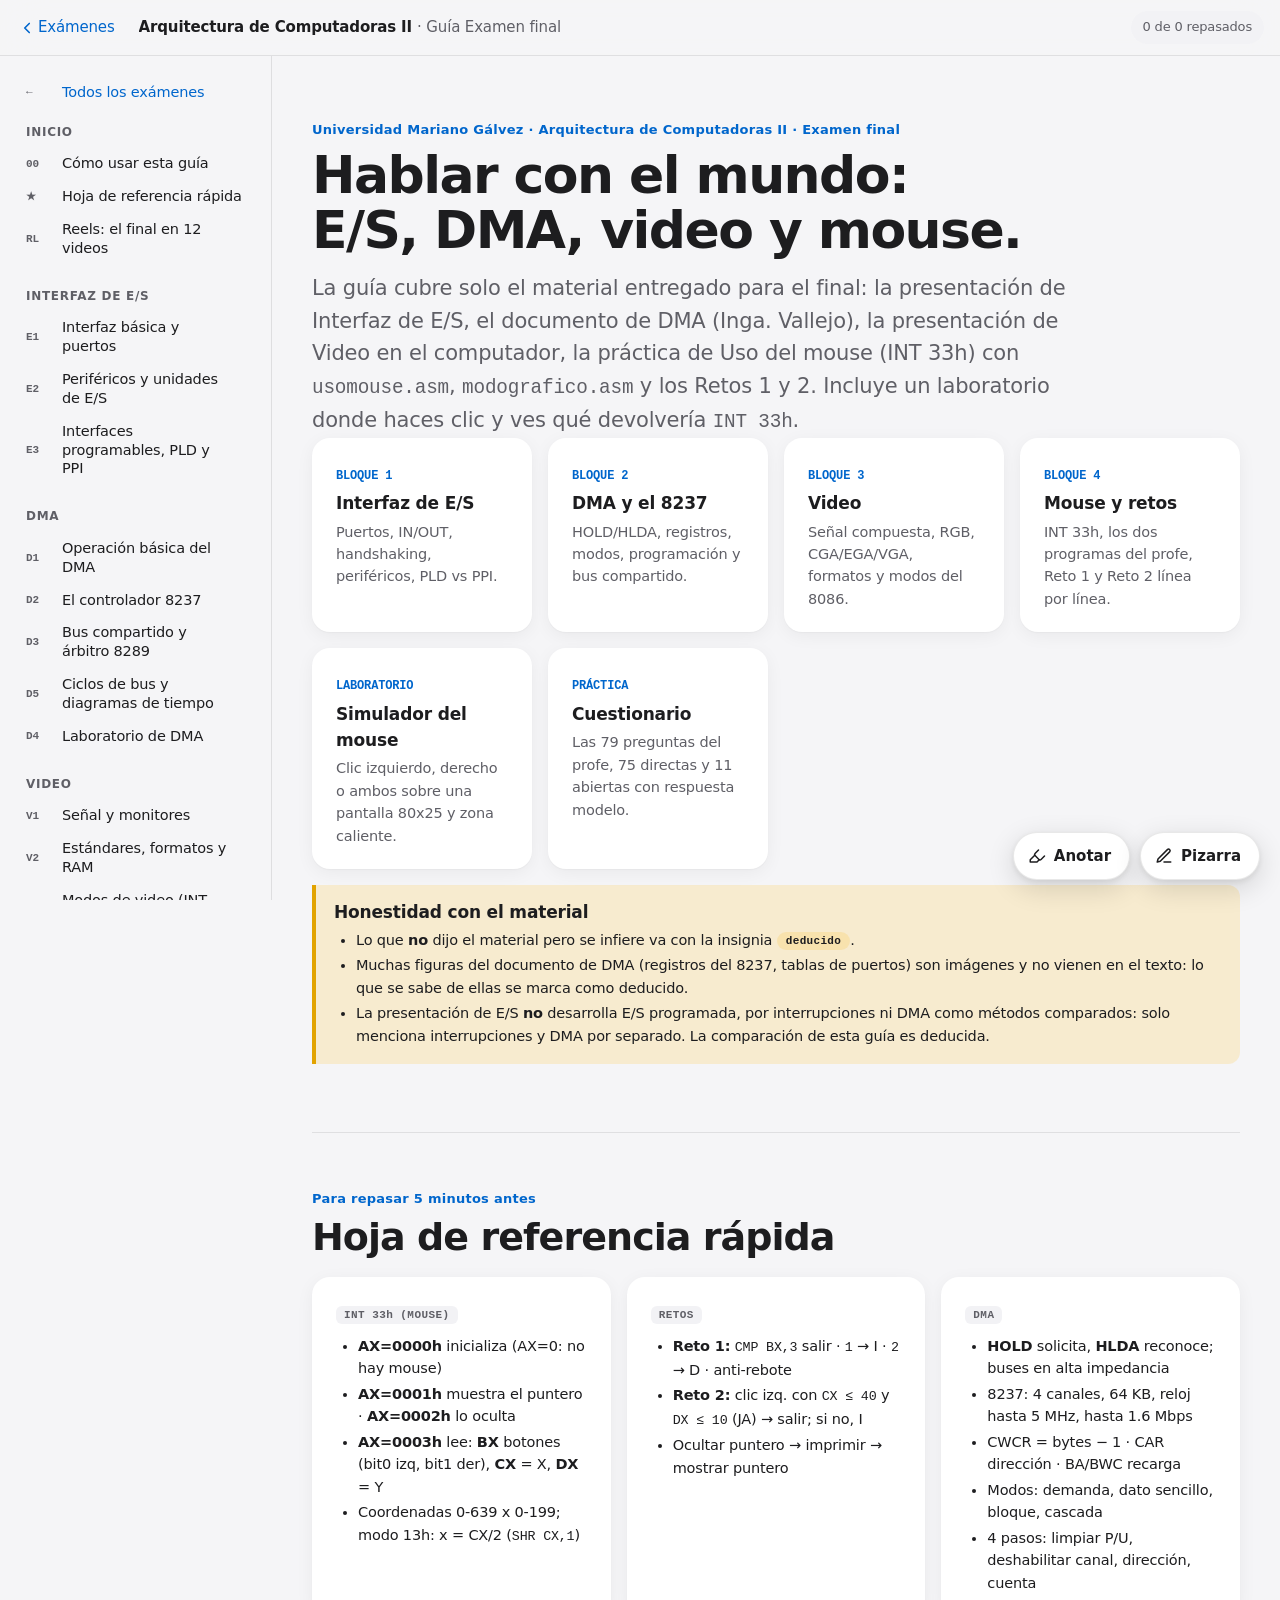
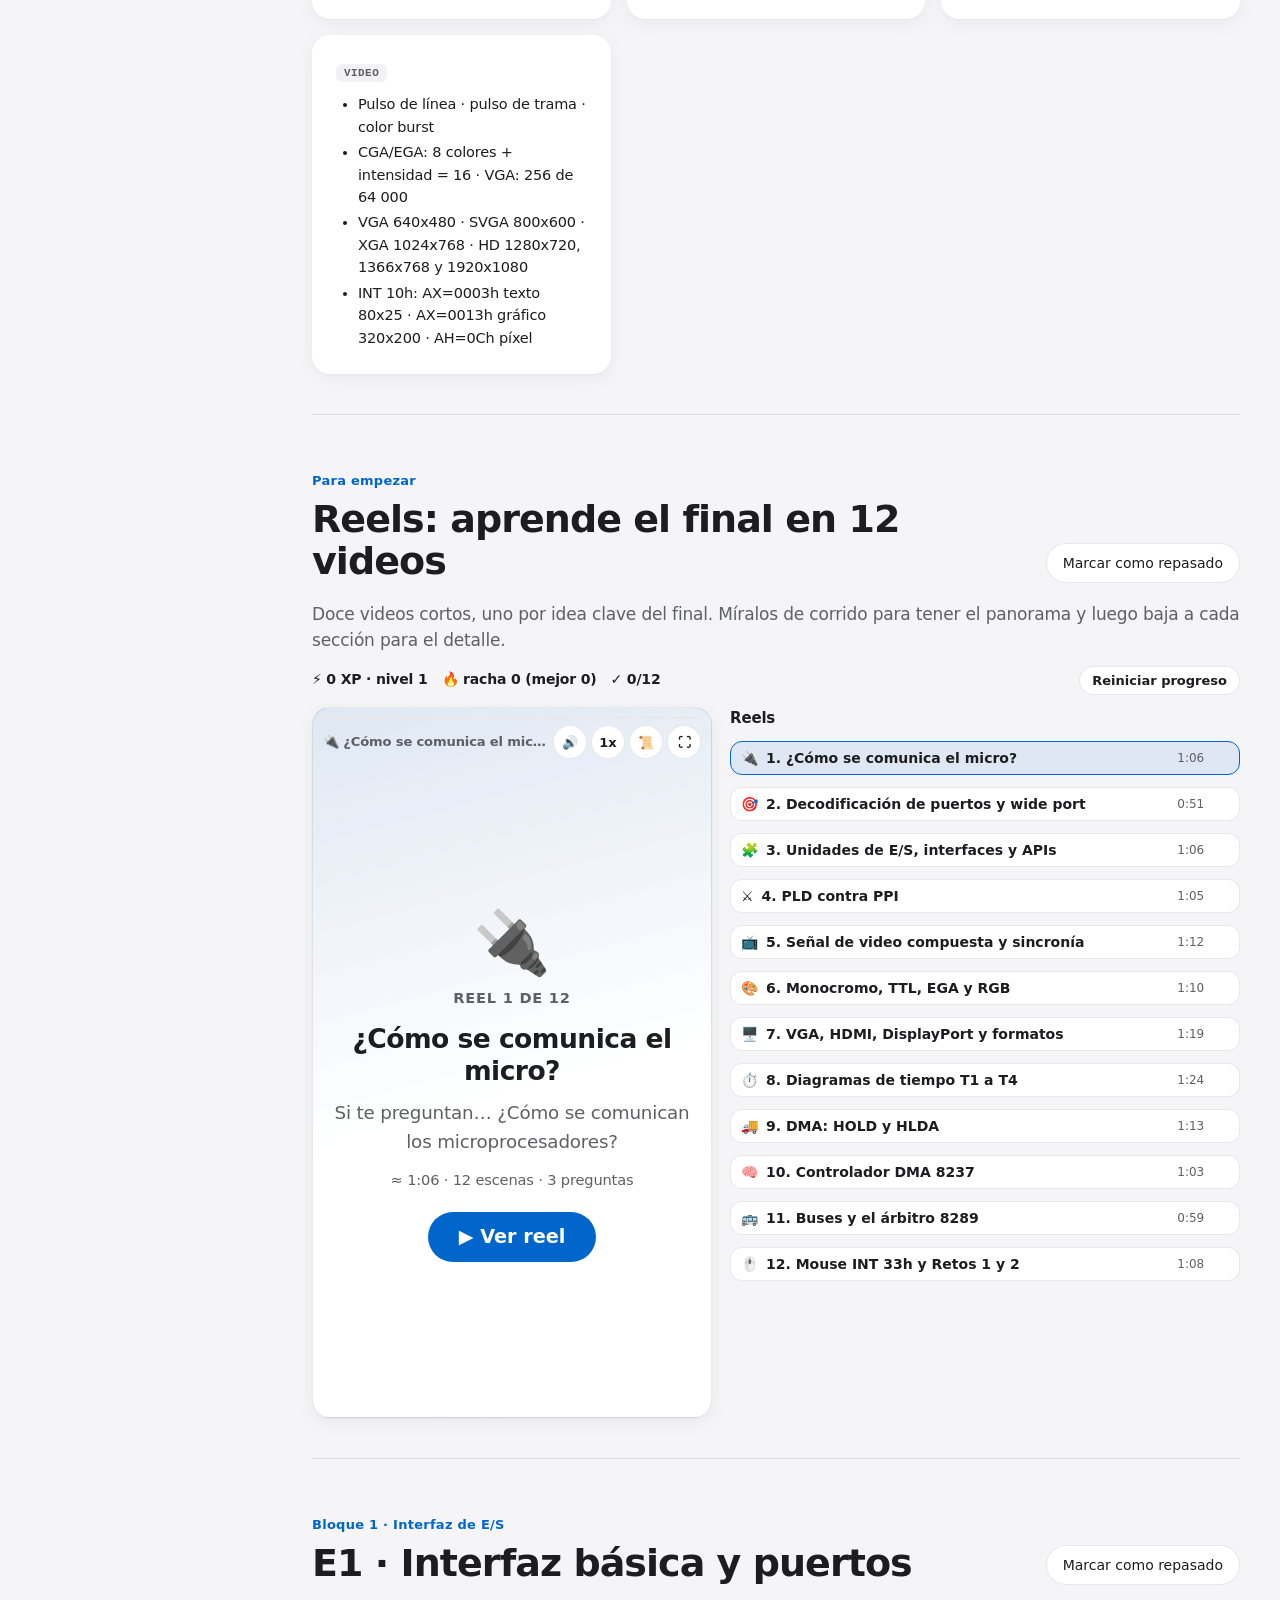
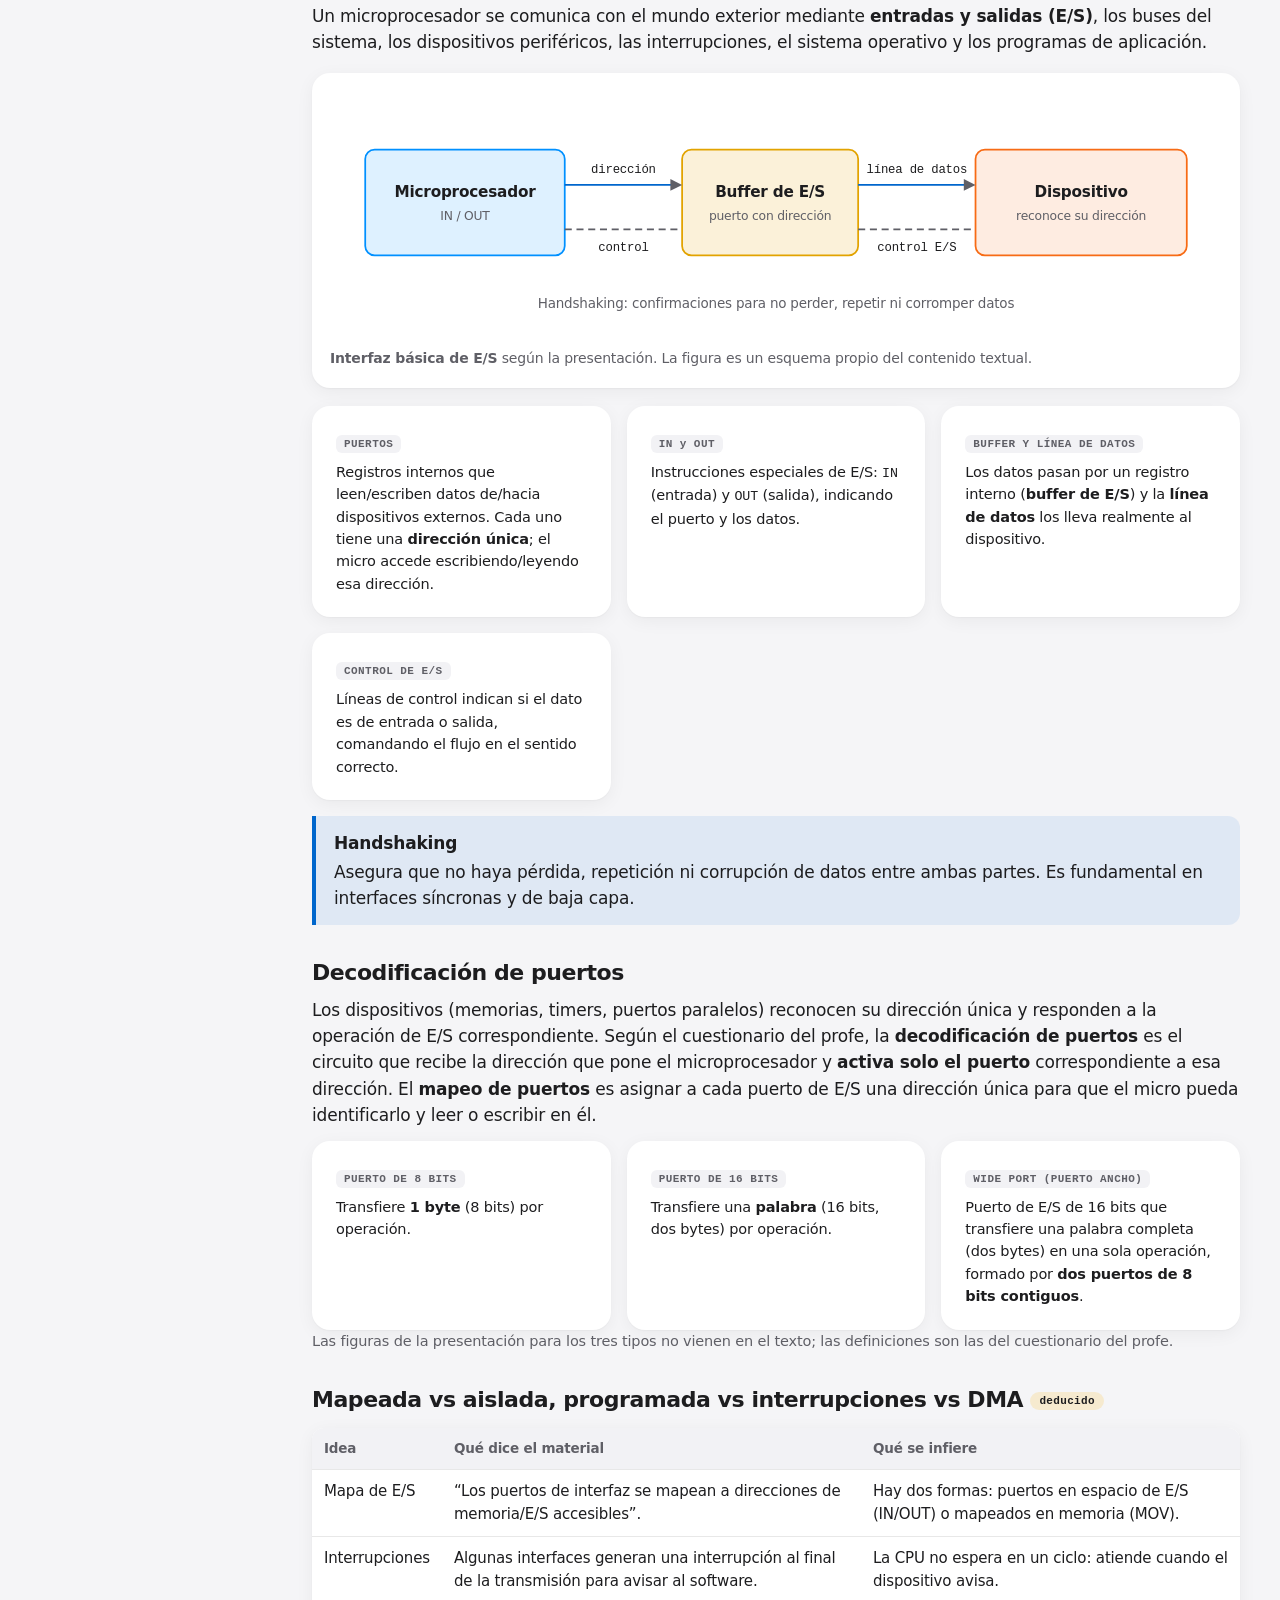
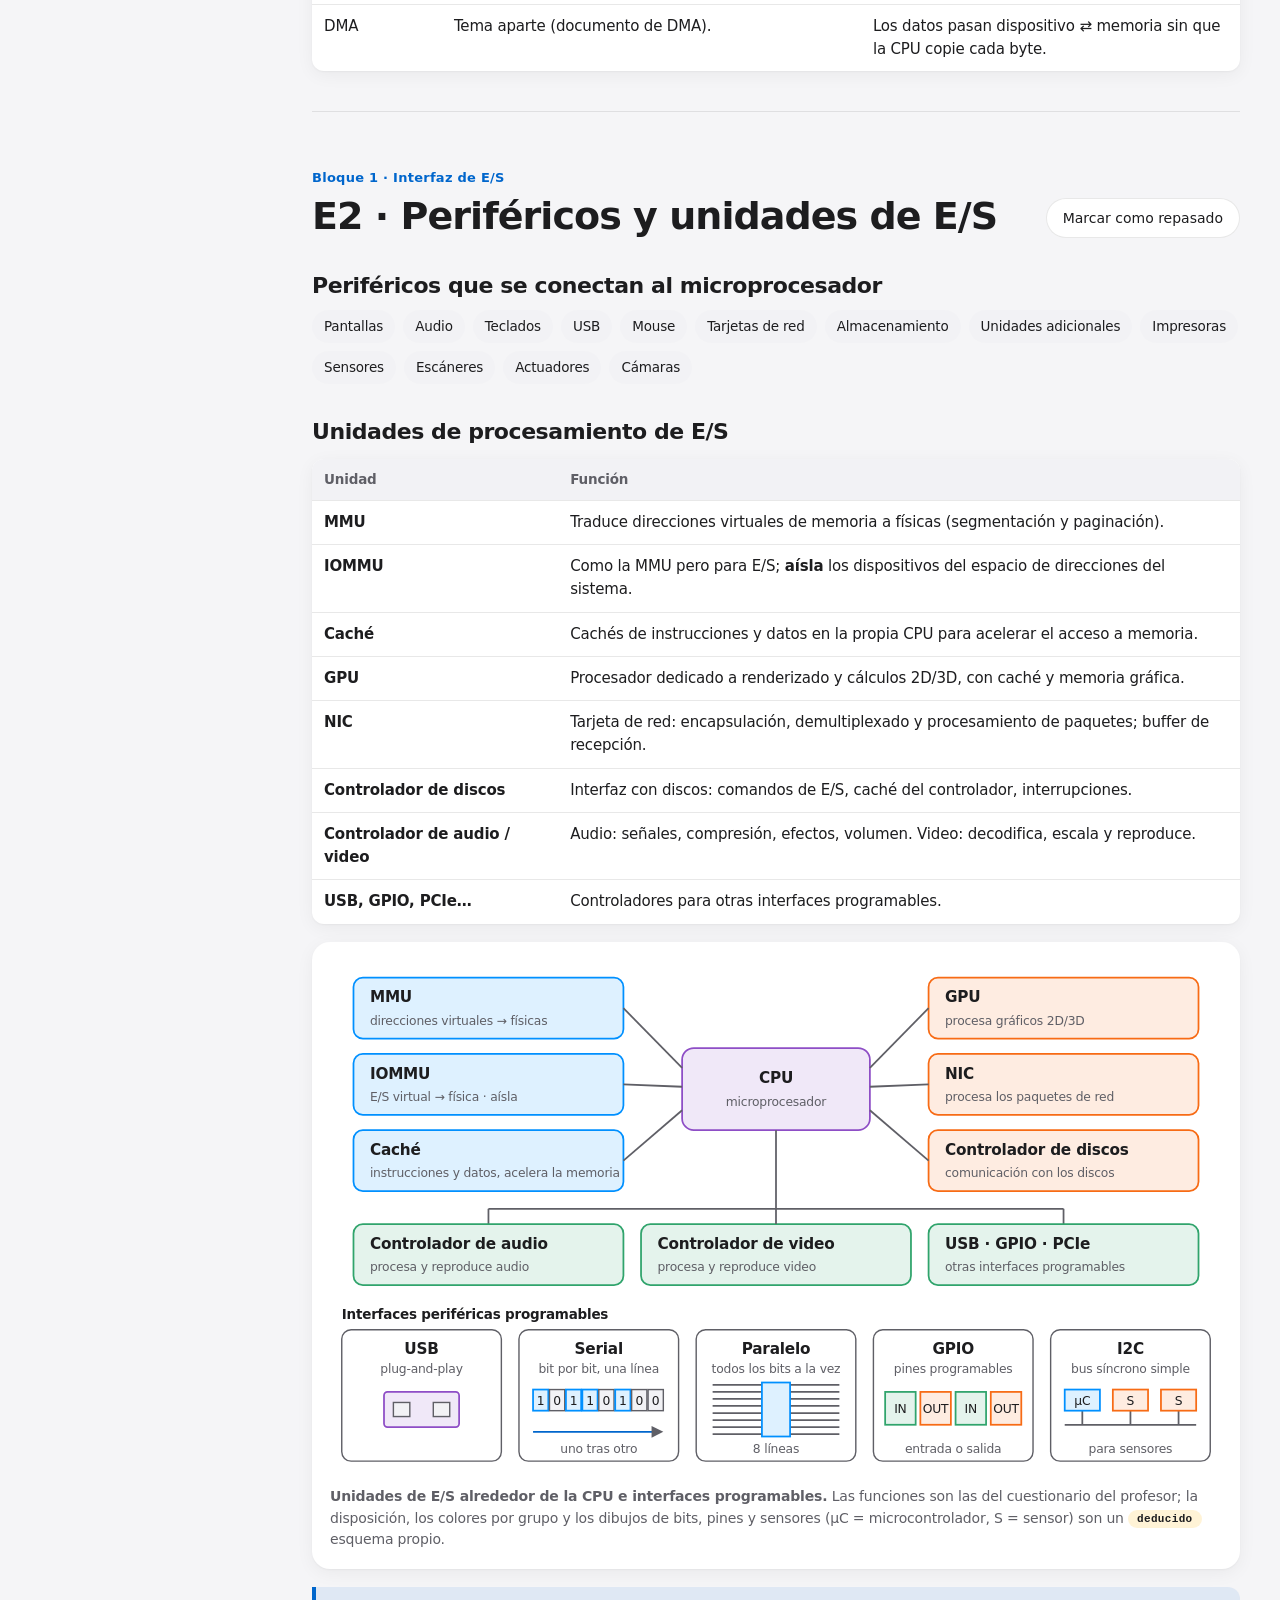
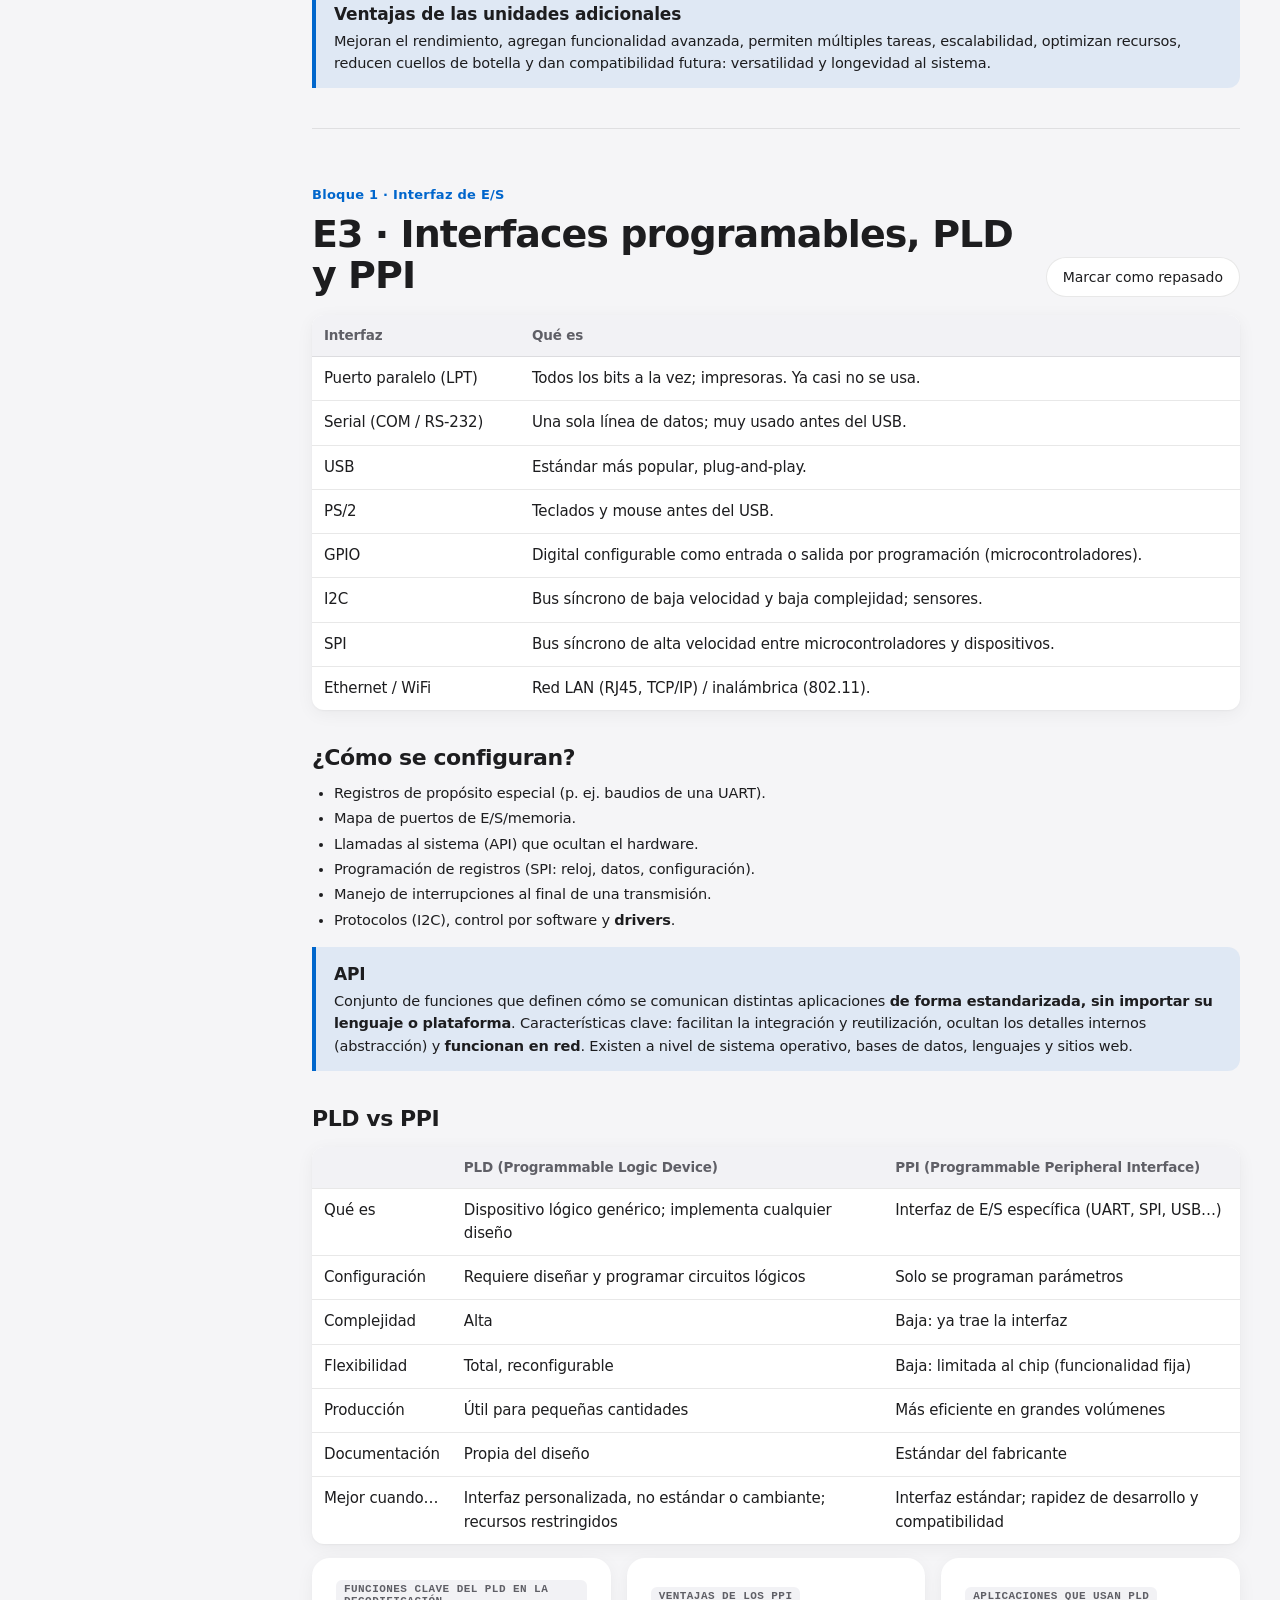
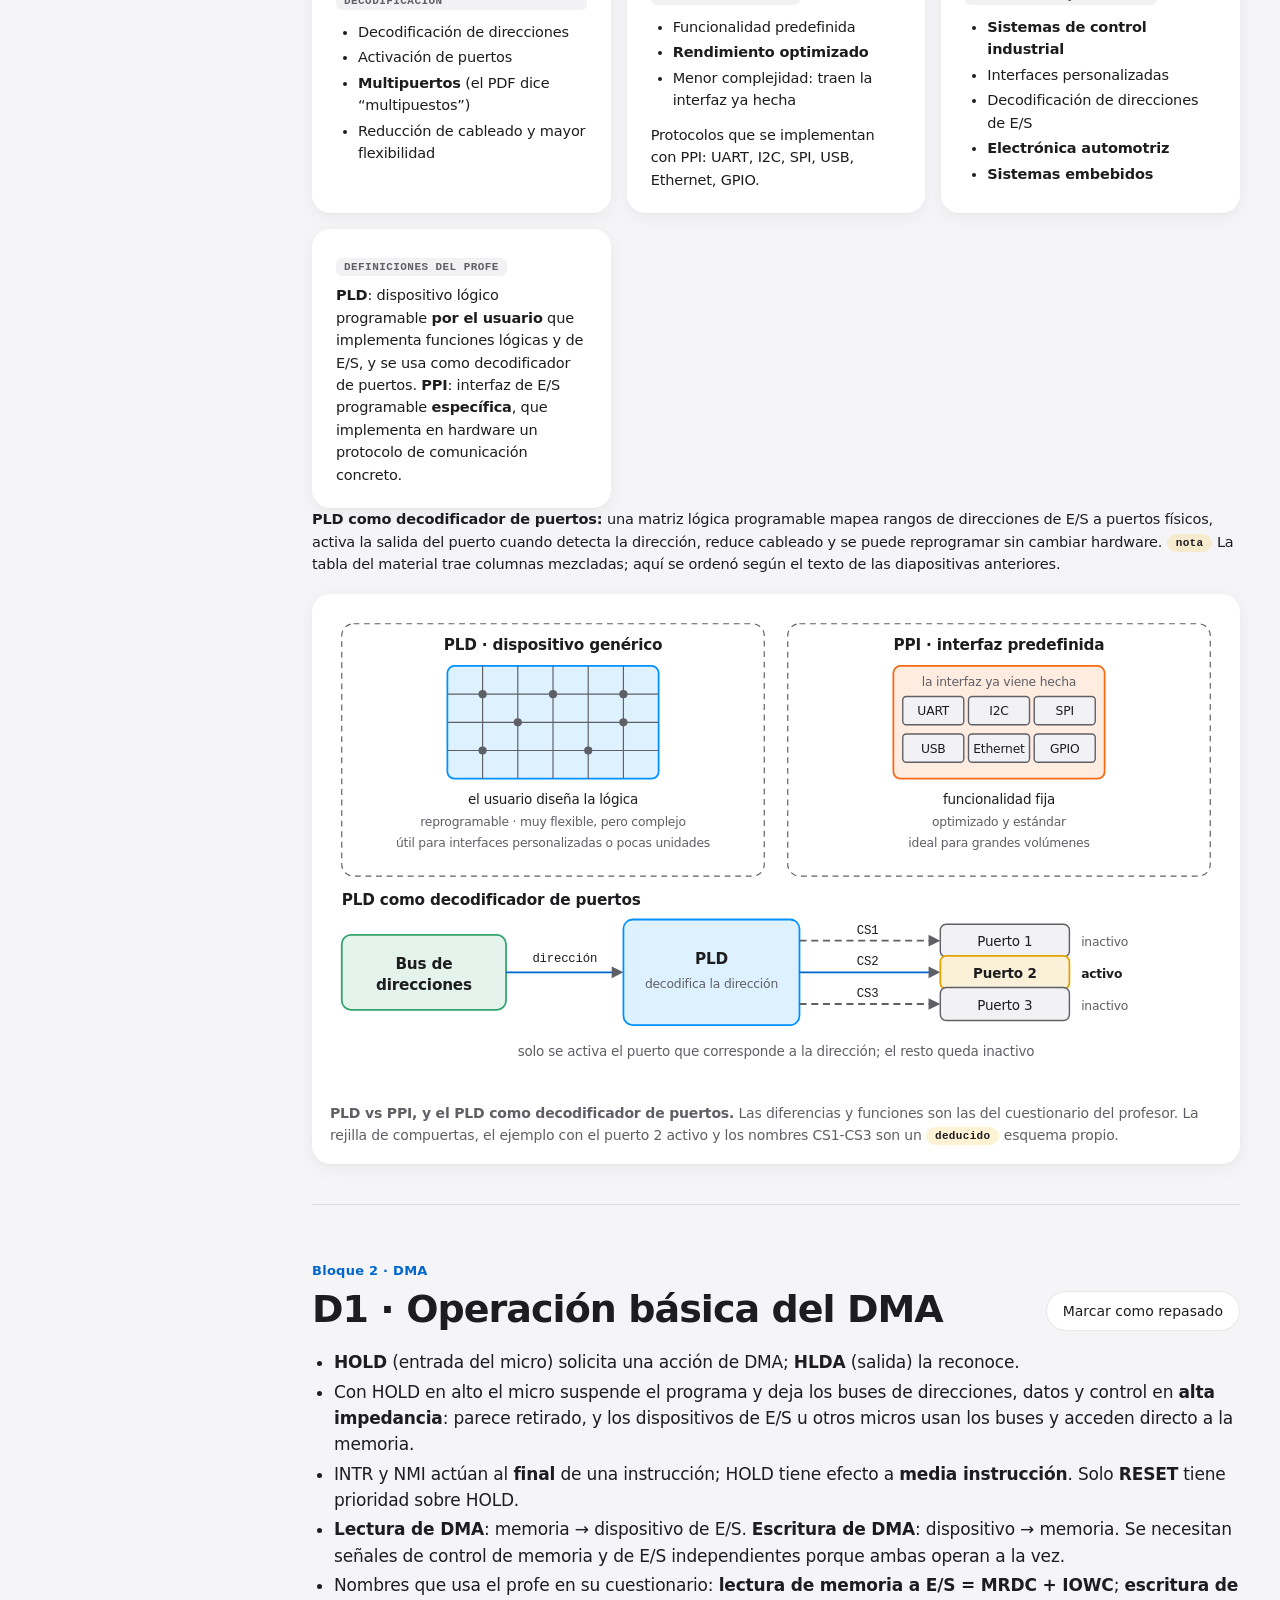
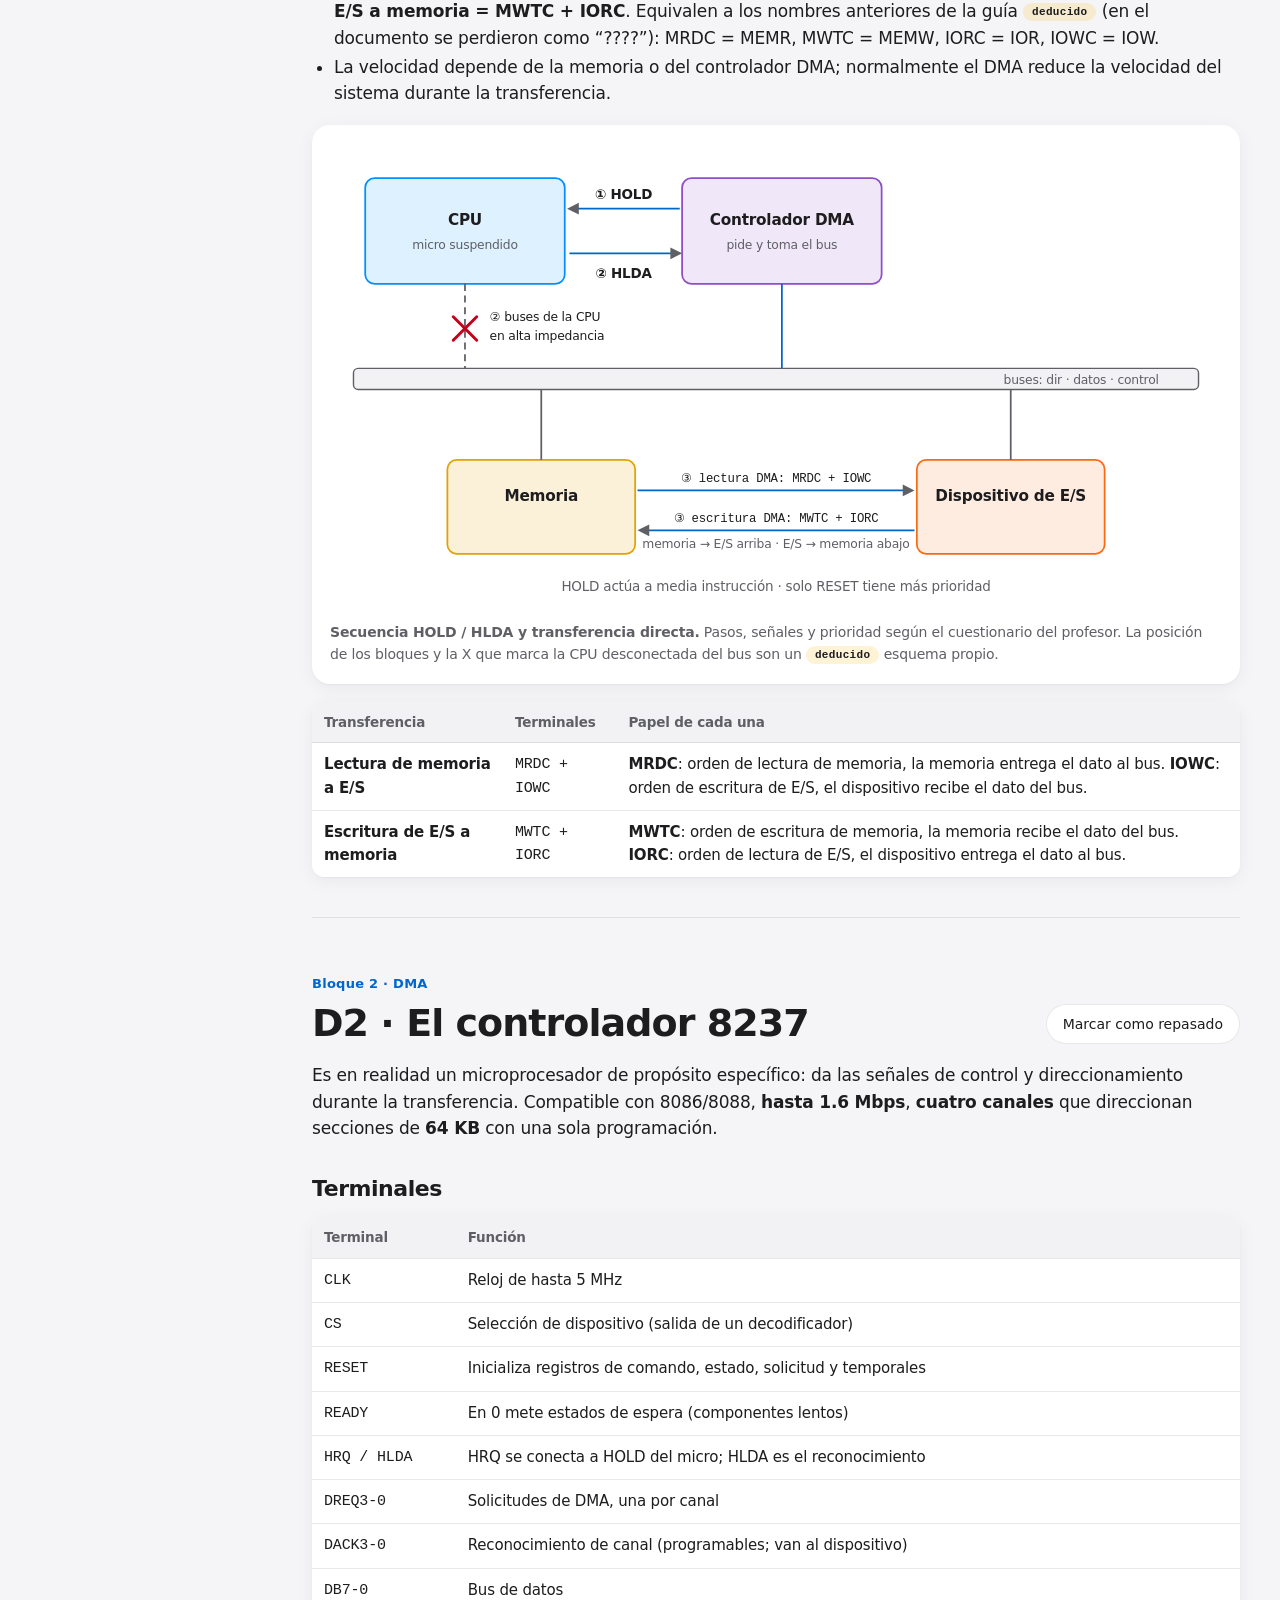
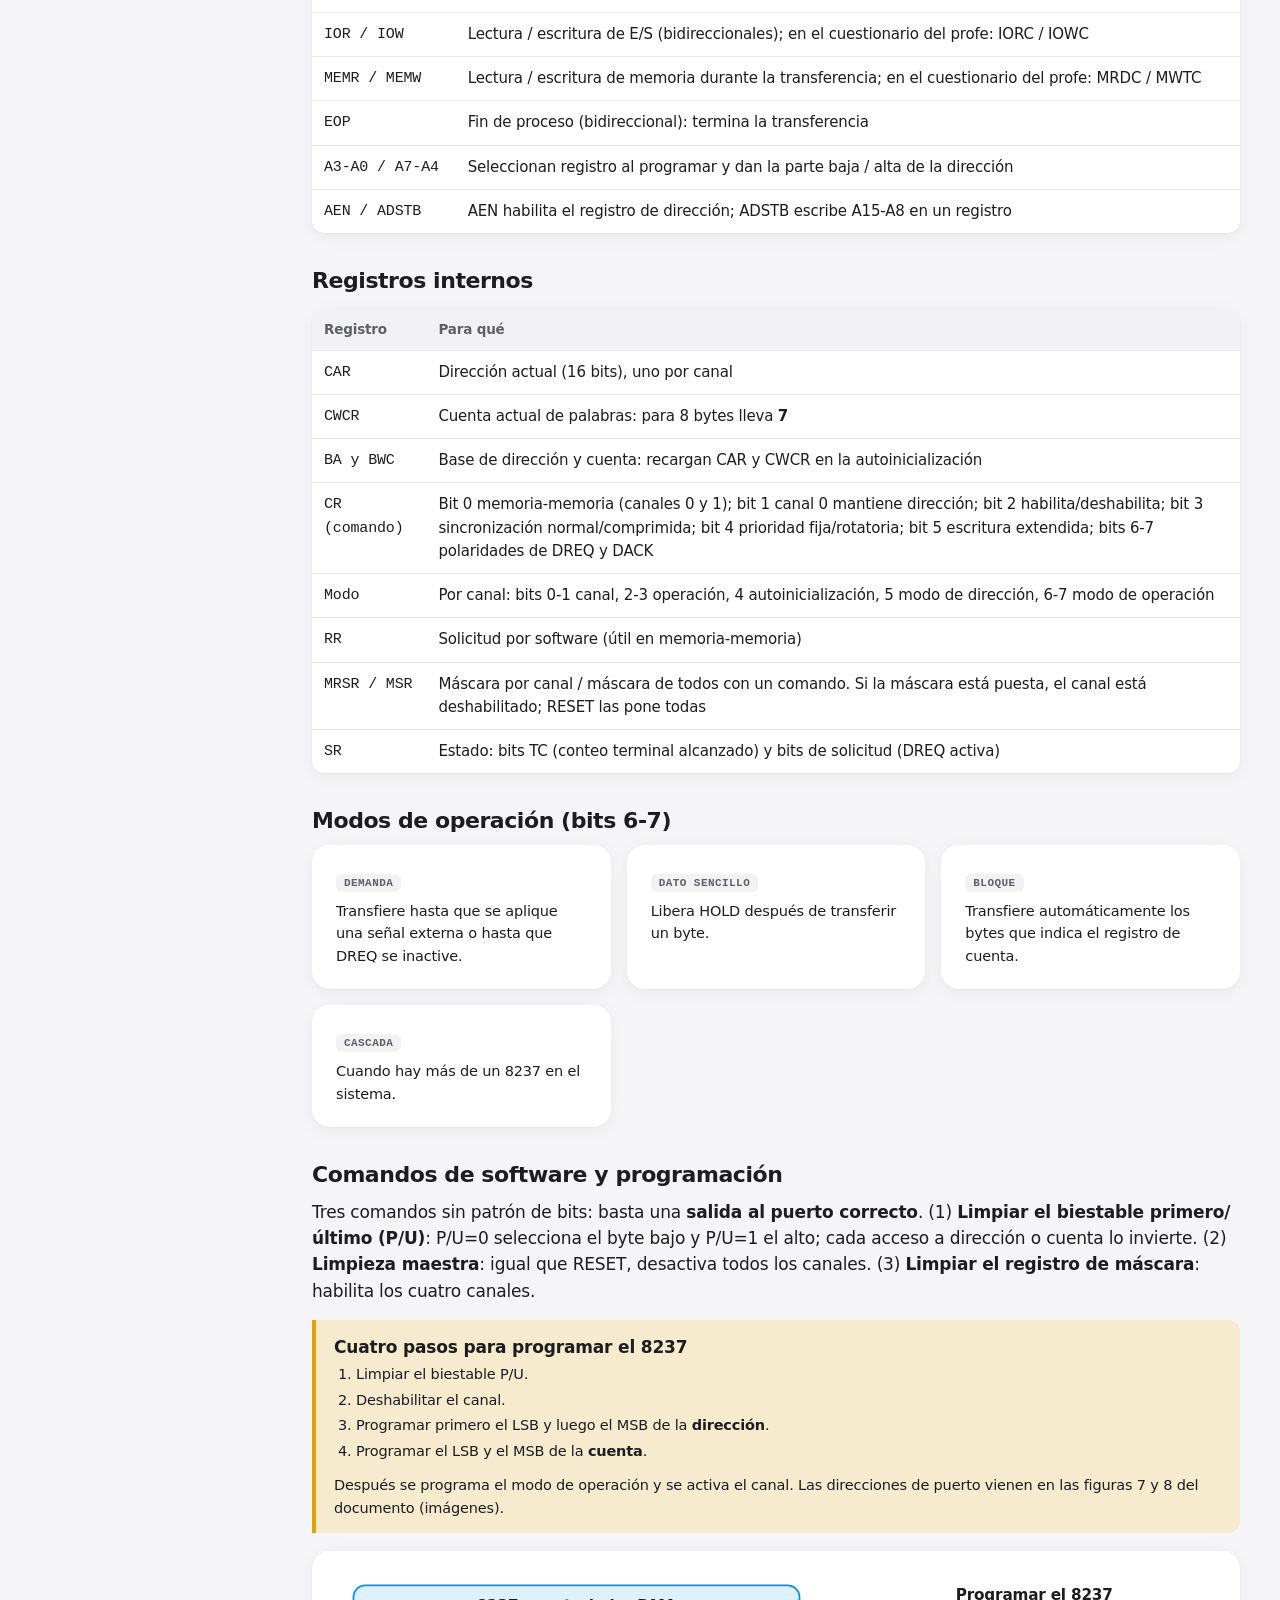
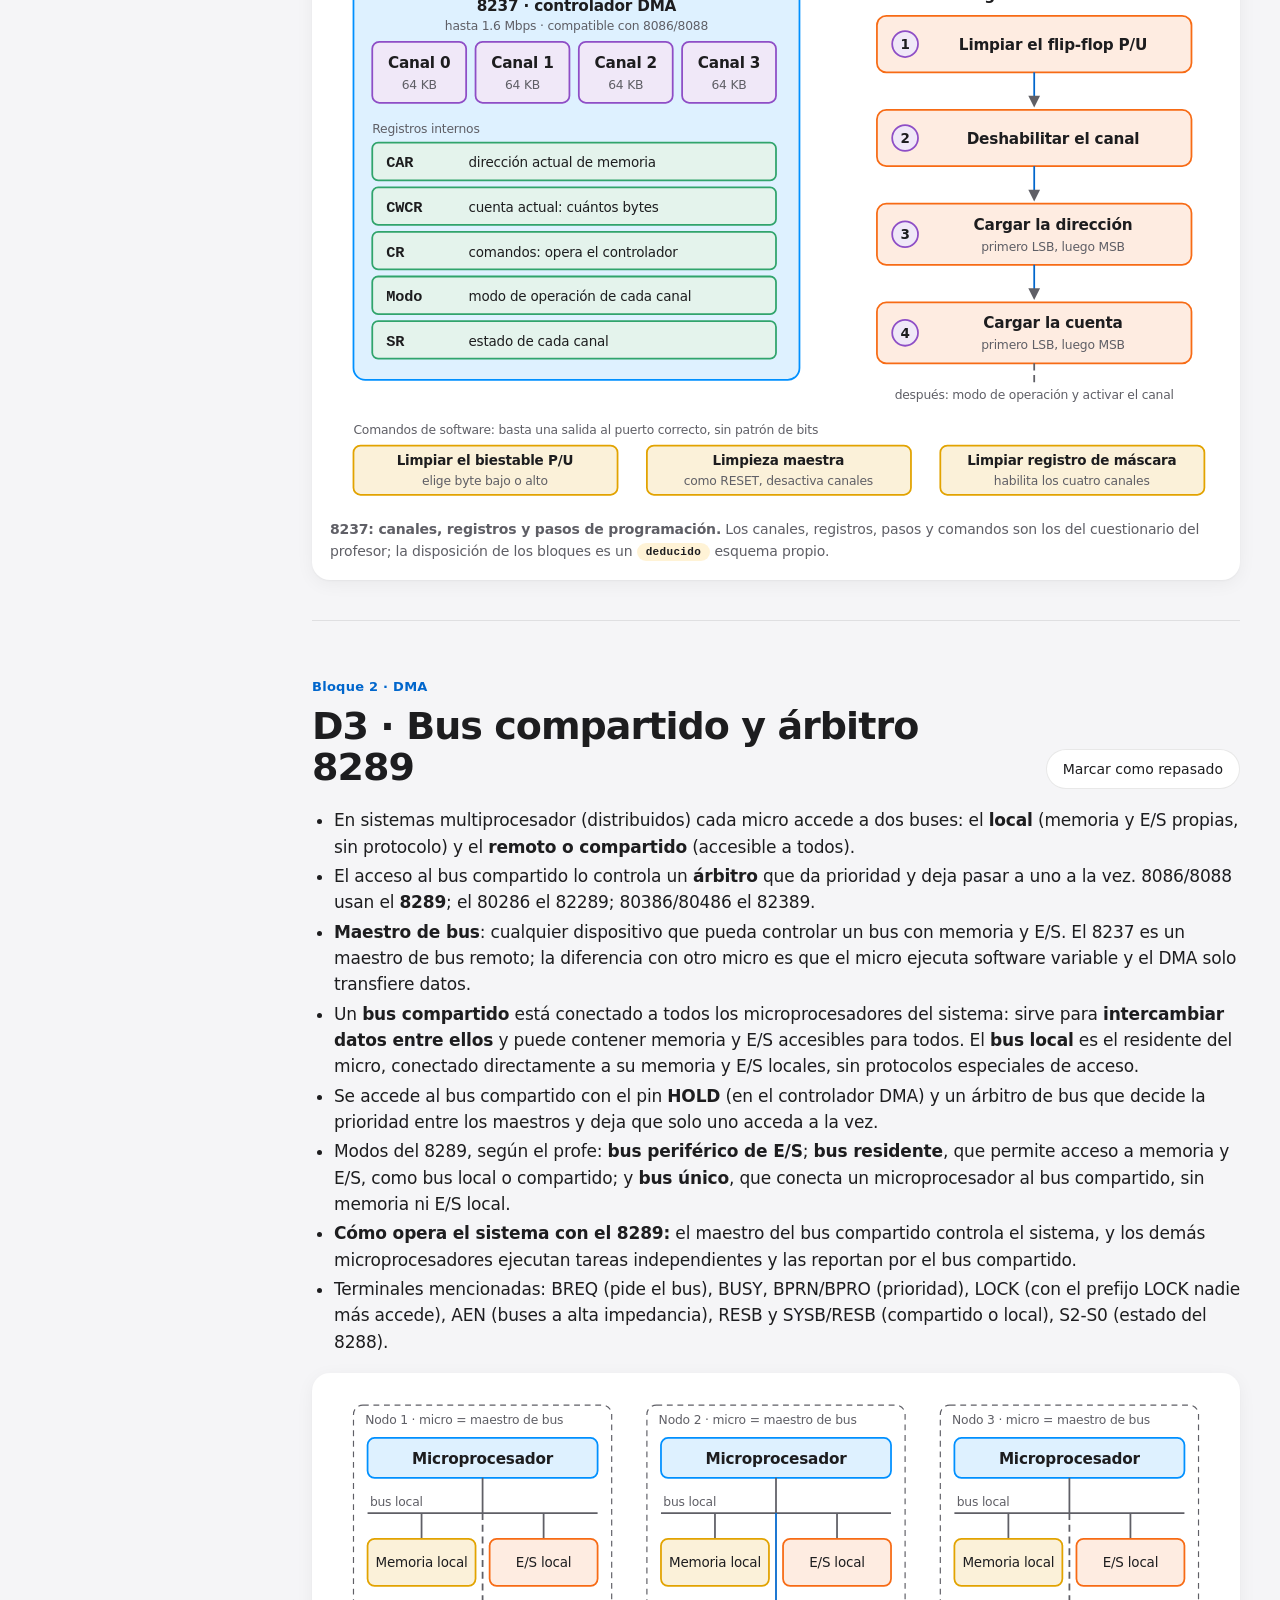
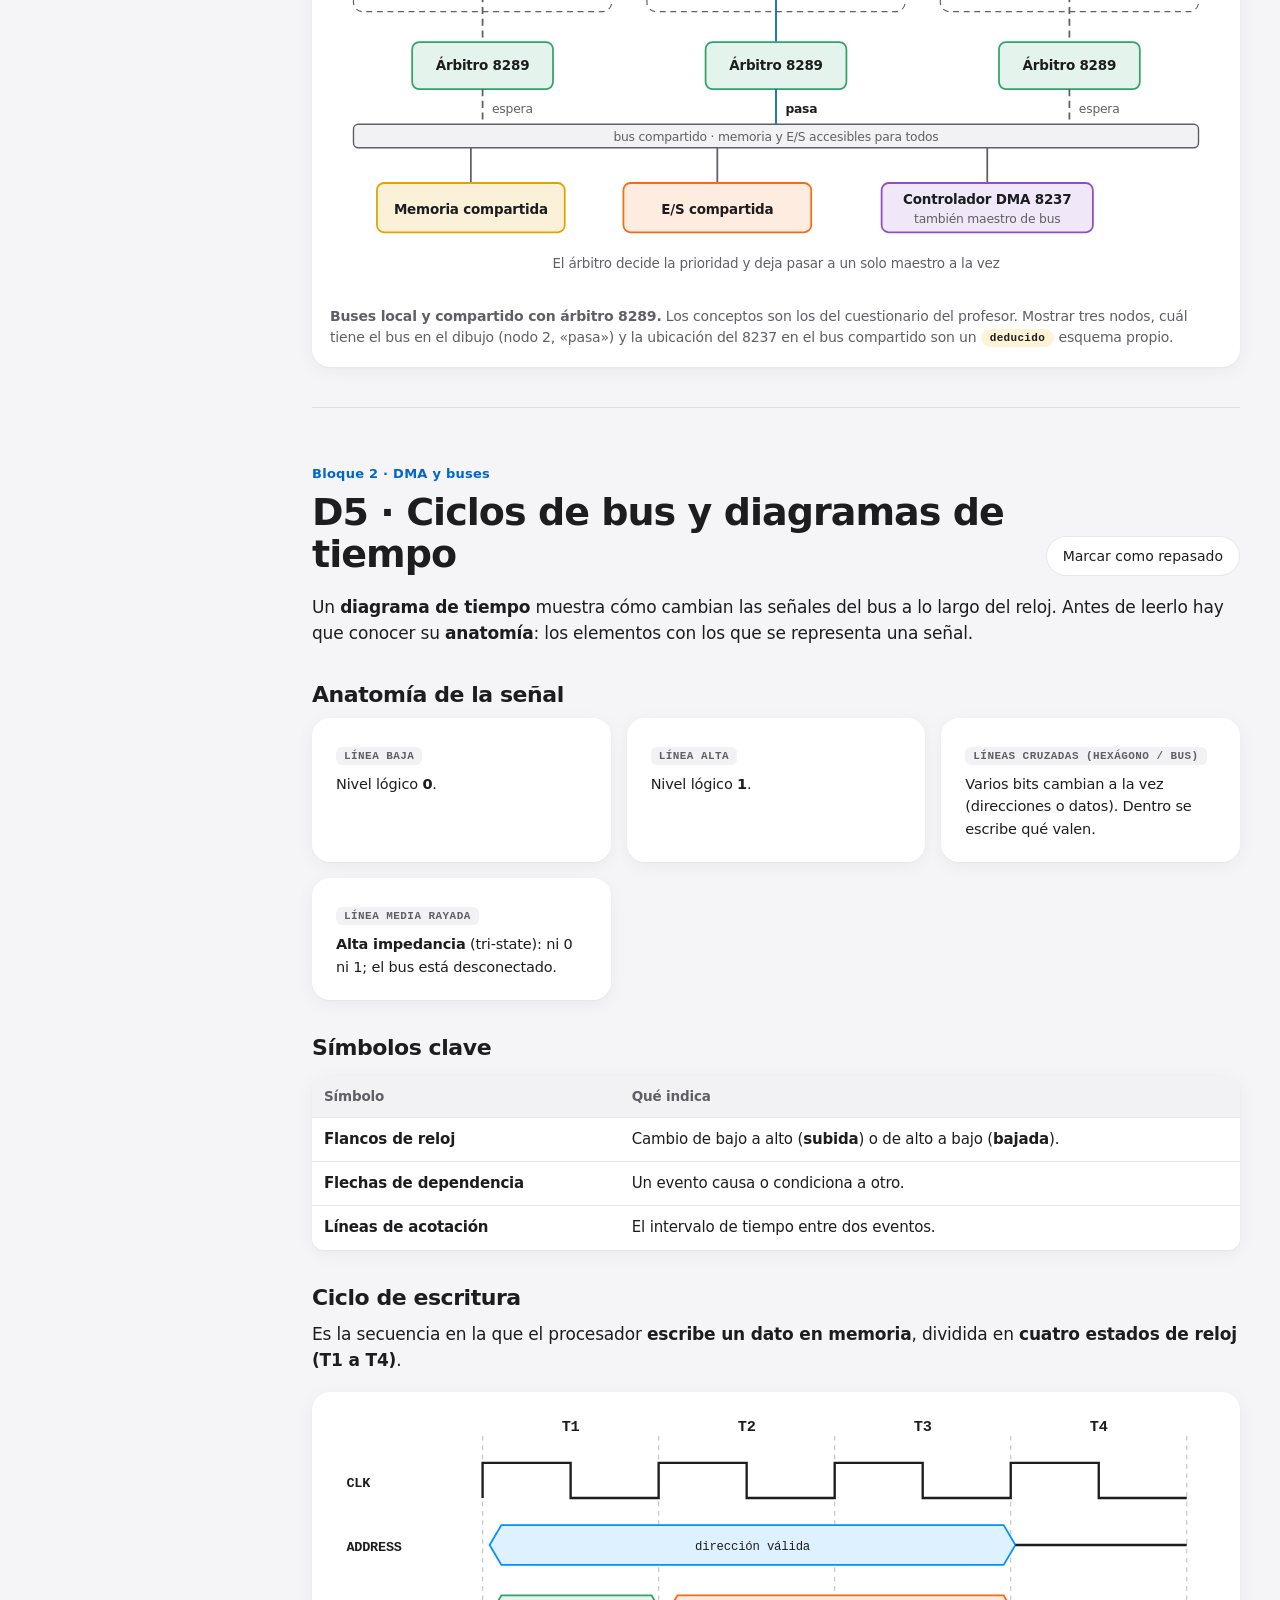
==== commit bad4cbe0: "Arquitectura II final: 12 diagramas SVG nuevos en la guía Agrega figuras en E/S (unidades, PLD/PPI y" ====
--- a/arquitectura-2/final/index.html
+++ b/arquitectura-2/final/index.html
@@ -184,6 +184,60 @@
       <tr><td><b>Controlador de audio / video</b></td><td>Audio: señales, compresión, efectos, volumen. Video: decodifica, escala y reproduce.</td></tr>
       <tr><td><b>USB, GPIO, PCIe…</b></td><td>Controladores para otras interfaces programables.</td></tr>
     </tbody></table></div>
+  <figure>
+    <svg class="dg wide" viewBox="0 0 760 440" role="img" aria-label="Mapa de la CPU rodeada de las unidades de procesamiento de E/S: MMU, IOMMU y caché a la izquierda; GPU, NIC y controlador de discos a la derecha; controladores de audio, video y USB/GPIO/PCIe abajo. Debajo, cinco interfaces programables: USB plug-and-play, serial bit por bit en una línea, paralelo con ocho líneas a la vez, GPIO e I2C.">
+      <!-- columna izquierda -->
+      <rect class="nd-m" x="20" y="15" width="230" height="52" rx="8"/><text class="b" x="34" y="36">MMU</text><text class="xs mut" x="34" y="55">direcciones virtuales → físicas</text>
+      <rect class="nd-m" x="20" y="80" width="230" height="52" rx="8"/><text class="b" x="34" y="101">IOMMU</text><text class="xs mut" x="34" y="120">E/S virtual → física · aísla</text>
+      <rect class="nd-m" x="20" y="145" width="230" height="52" rx="8"/><text class="b" x="34" y="166">Caché</text><text class="xs mut" x="34" y="185">instrucciones y datos, acelera la memoria</text>
+      <!-- columna derecha -->
+      <rect class="nd-v" x="510" y="15" width="230" height="52" rx="8"/><text class="b" x="524" y="36">GPU</text><text class="xs mut" x="524" y="55">procesa gráficos 2D/3D</text>
+      <rect class="nd-v" x="510" y="80" width="230" height="52" rx="8"/><text class="b" x="524" y="101">NIC</text><text class="xs mut" x="524" y="120">procesa los paquetes de red</text>
+      <rect class="nd-v" x="510" y="145" width="230" height="52" rx="8"/><text class="b" x="524" y="166">Controlador de discos</text><text class="xs mut" x="524" y="185">comunicación con los discos</text>
+      <!-- CPU -->
+      <rect class="nd-x" x="300" y="75" width="160" height="70" rx="10"/><text class="c b" x="380" y="105">CPU</text><text class="c xs mut" x="380" y="124">microprocesador</text>
+      <line class="ar" x1="250" y1="41" x2="300" y2="92"/><line class="ar" x1="250" y1="106" x2="300" y2="108"/><line class="ar" x1="250" y1="171" x2="300" y2="128"/>
+      <line class="ar" x1="510" y1="41" x2="460" y2="92"/><line class="ar" x1="510" y1="106" x2="460" y2="108"/><line class="ar" x1="510" y1="171" x2="460" y2="128"/>
+      <!-- fila inferior -->
+      <line class="ar" x1="380" y1="145" x2="380" y2="212"/><line class="ar" x1="135" y1="212" x2="625" y2="212"/>
+      <line class="ar" x1="135" y1="212" x2="135" y2="225"/><line class="ar" x1="625" y1="212" x2="625" y2="225"/>
+      <rect class="nd-c" x="20" y="225" width="230" height="52" rx="8"/><text class="b" x="34" y="246">Controlador de audio</text><text class="xs mut" x="34" y="265">procesa y reproduce audio</text>
+      <rect class="nd-c" x="265" y="225" width="230" height="52" rx="8"/><text class="b" x="279" y="246">Controlador de video</text><text class="xs mut" x="279" y="265">procesa y reproduce video</text>
+      <rect class="nd-c" x="510" y="225" width="230" height="52" rx="8"/><text class="b" x="524" y="246">USB · GPIO · PCIe</text><text class="xs mut" x="524" y="265">otras interfaces programables</text>
+      <line class="ar" x1="380" y1="212" x2="380" y2="225"/>
+      <!-- interfaces -->
+      <text class="sm b" x="10" y="306">Interfaces periféricas programables</text>
+      <!-- USB -->
+      <rect class="cls" x="10" y="315" width="136" height="112" rx="8"/>
+      <text class="c b" x="78" y="336">USB</text><text class="c xs mut" x="78" y="352">plug-and-play</text>
+      <rect class="nd-x" x="46" y="368" width="64" height="30" rx="3"/><rect class="nd" x="54" y="377" width="14" height="12"/><rect class="nd" x="88" y="377" width="14" height="12"/>
+      <!-- Serial -->
+      <rect class="cls" x="161" y="315" width="136" height="112" rx="8"/>
+      <text class="c b" x="229" y="336">Serial</text><text class="c xs mut" x="229" y="352">bit por bit, una línea</text>
+      <g class="mono xs c"><rect class="nd-m" x="173" y="366" width="13" height="18"/><text x="179.5" y="379">1</text><rect class="nd" x="187" y="366" width="13" height="18"/><text x="193.5" y="379">0</text><rect class="nd-m" x="201" y="366" width="13" height="18"/><text x="207.5" y="379">1</text><rect class="nd-m" x="215" y="366" width="13" height="18"/><text x="221.5" y="379">1</text><rect class="nd" x="229" y="366" width="13" height="18"/><text x="235.5" y="379">0</text><rect class="nd-m" x="243" y="366" width="13" height="18"/><text x="249.5" y="379">1</text><rect class="nd" x="257" y="366" width="13" height="18"/><text x="263.5" y="379">0</text><rect class="nd" x="271" y="366" width="13" height="18"/><text x="277.5" y="379">0</text></g>
+      <line class="ar acc" x1="173" y1="402" x2="278" y2="402"/><polygon class="ah" points="284,402 274,397 274,407"/>
+      <text class="c xs mut" x="229" y="420">uno tras otro</text>
+      <!-- Paralelo -->
+      <rect class="cls" x="312" y="315" width="136" height="112" rx="8"/>
+      <text class="c b" x="380" y="336">Paralelo</text><text class="c xs mut" x="380" y="352">todos los bits a la vez</text>
+      <g><line class="ar" x1="326" y1="362" x2="434" y2="362"/><line class="ar" x1="326" y1="368" x2="434" y2="368"/><line class="ar" x1="326" y1="374" x2="434" y2="374"/><line class="ar" x1="326" y1="380" x2="434" y2="380"/><line class="ar" x1="326" y1="386" x2="434" y2="386"/><line class="ar" x1="326" y1="392" x2="434" y2="392"/><line class="ar" x1="326" y1="398" x2="434" y2="398"/><line class="ar" x1="326" y1="404" x2="434" y2="404"/></g>
+      <rect class="nd-m" x="368" y="360" width="24" height="46"/>
+      <text class="c xs mut" x="380" y="420">8 líneas</text>
+      <!-- GPIO -->
+      <rect class="cls" x="463" y="315" width="136" height="112" rx="8"/>
+      <text class="c b" x="531" y="336">GPIO</text><text class="c xs mut" x="531" y="352">pines programables</text>
+      <g class="mono xs c"><rect class="nd-c" x="473" y="368" width="26" height="28"/><text x="486" y="386">IN</text><rect class="nd-v" x="503" y="368" width="26" height="28"/><text x="516" y="386">OUT</text><rect class="nd-c" x="533" y="368" width="26" height="28"/><text x="546" y="386">IN</text><rect class="nd-v" x="563" y="368" width="26" height="28"/><text x="576" y="386">OUT</text></g>
+      <text class="c xs mut" x="531" y="420">entrada o salida</text>
+      <!-- I2C -->
+      <rect class="cls" x="614" y="315" width="136" height="112" rx="8"/>
+      <text class="c b" x="682" y="336">I2C</text><text class="c xs mut" x="682" y="352">bus síncrono simple</text>
+      <line class="ar" x1="626" y1="396" x2="738" y2="396"/>
+      <line class="ar" x1="641" y1="384" x2="641" y2="396"/><line class="ar" x1="682" y1="384" x2="682" y2="396"/><line class="ar" x1="723" y1="384" x2="723" y2="396"/>
+      <g class="xs c"><rect class="nd-m" x="626" y="366" width="30" height="18"/><text x="641" y="379">µC</text><rect class="nd-v" x="667" y="366" width="30" height="18"/><text x="682" y="379">S</text><rect class="nd-v" x="708" y="366" width="30" height="18"/><text x="723" y="379">S</text></g>
+      <text class="c xs mut" x="682" y="420">para sensores</text>
+    </svg>
+    <figcaption><b>Unidades de E/S alrededor de la CPU e interfaces programables.</b> Las funciones son las del cuestionario del profesor; la disposición, los colores por grupo y los dibujos de bits, pines y sensores (µC = microcontrolador, S = sensor) son un <span class="badge ded">deducido</span> esquema propio.</figcaption>
+  </figure>
   <div class="key"><b>Ventajas de las unidades adicionales</b><p class="small">Mejoran el rendimiento, agregan funcionalidad avanzada, permiten múltiples tareas, escalabilidad, optimizan recursos, reducen cuellos de botella y dan compatibilidad futura: versatilidad y longevidad al sistema.</p></div>
 </section>
 
@@ -224,6 +278,44 @@
     <div class="card tile"><span class="tag">DEFINICIONES DEL PROFE</span><p class="small"><b>PLD</b>: dispositivo lógico programable <b>por el usuario</b> que implementa funciones lógicas y de E/S, y se usa como decodificador de puertos. <b>PPI</b>: interfaz de E/S programable <b>específica</b>, que implementa en hardware un protocolo de comunicación concreto.</p></div>
   </div>
   <p class="small"><b>PLD como decodificador de puertos:</b> una matriz lógica programable mapea rangos de direcciones de E/S a puertos físicos, activa la salida del puerto cuando detecta la dirección, reduce cableado y se puede reprogramar sin cambiar hardware. <span class="badge ded">nota</span> La tabla del material trae columnas mezcladas; aquí se ordenó según el texto de las diapositivas anteriores.</p>
+  <figure>
+    <svg class="dg wide" viewBox="0 0 760 410" role="img" aria-label="Comparación PLD contra PPI y esquema del PLD como decodificador de puertos. PLD: rejilla de compuertas genérica y reprogramable donde el usuario diseña la lógica. PPI: interfaz predefinida con UART, I2C, SPI, USB, Ethernet y GPIO, funcionalidad fija. Abajo: bus de direcciones entra al PLD, que activa solo una de tres señales CS hacia los puertos 1, 2 y 3.">
+      <!-- PLD -->
+      <rect class="frame" x="10" y="10" width="360" height="215" rx="10"/>
+      <text class="c b" x="190" y="32">PLD · dispositivo genérico</text>
+      <rect class="nd-m" x="100" y="46" width="180" height="96" rx="6"/>
+      <g class="sep"><line x1="130" y1="46" x2="130" y2="142"/><line x1="160" y1="46" x2="160" y2="142"/><line x1="190" y1="46" x2="190" y2="142"/><line x1="220" y1="46" x2="220" y2="142"/><line x1="250" y1="46" x2="250" y2="142"/><line x1="100" y1="70" x2="280" y2="70"/><line x1="100" y1="94" x2="280" y2="94"/><line x1="100" y1="118" x2="280" y2="118"/></g>
+      <g class="ah"><circle cx="130" cy="70" r="3.5"/><circle cx="190" cy="70" r="3.5"/><circle cx="160" cy="94" r="3.5"/><circle cx="250" cy="94" r="3.5"/><circle cx="130" cy="118" r="3.5"/><circle cx="220" cy="118" r="3.5"/><circle cx="250" cy="70" r="3.5"/></g>
+      <text class="c sm" x="190" y="164">el usuario diseña la lógica</text>
+      <text class="c xs mut" x="190" y="182">reprogramable · muy flexible, pero complejo</text>
+      <text class="c xs mut" x="190" y="200">útil para interfaces personalizadas o pocas unidades</text>
+      <!-- PPI -->
+      <rect class="frame" x="390" y="10" width="360" height="215" rx="10"/>
+      <text class="c b" x="570" y="32">PPI · interfaz predefinida</text>
+      <rect class="nd-v" x="480" y="46" width="180" height="96" rx="6"/>
+      <text class="c xs mut" x="570" y="63">la interfaz ya viene hecha</text>
+      <g class="xs c"><rect class="nd" x="488" y="72" width="52" height="24" rx="3"/><text x="514" y="88">UART</text><rect class="nd" x="544" y="72" width="52" height="24" rx="3"/><text x="570" y="88">I2C</text><rect class="nd" x="600" y="72" width="52" height="24" rx="3"/><text x="626" y="88">SPI</text><rect class="nd" x="488" y="104" width="52" height="24" rx="3"/><text x="514" y="120">USB</text><rect class="nd" x="544" y="104" width="52" height="24" rx="3"/><text x="570" y="120">Ethernet</text><rect class="nd" x="600" y="104" width="52" height="24" rx="3"/><text x="626" y="120">GPIO</text></g>
+      <text class="c sm" x="570" y="164">funcionalidad fija</text>
+      <text class="c xs mut" x="570" y="182">optimizado y estándar</text>
+      <text class="c xs mut" x="570" y="200">ideal para grandes volúmenes</text>
+      <!-- decodificador -->
+      <text class="b" x="10" y="250">PLD como decodificador de puertos</text>
+      <rect class="nd-c" x="10" y="275" width="140" height="64" rx="8"/><text class="c b" x="80" y="304">Bus de</text><text class="c b" x="80" y="322">direcciones</text>
+      <line class="ar acc" x1="150" y1="307" x2="246" y2="307"/><polygon class="ah" points="250,307 240,302 240,312"/>
+      <text class="c xs mono" x="200" y="298">dirección</text>
+      <rect class="nd-m" x="250" y="262" width="150" height="90" rx="8"/><text class="c b" x="325" y="300">PLD</text><text class="c xs mut" x="325" y="320">decodifica la dirección</text>
+      <line class="ar d" x1="400" y1="280" x2="516" y2="280"/><polygon class="ah" points="520,280 510,275 510,285"/>
+      <line class="ar acc" x1="400" y1="307" x2="516" y2="307"/><polygon class="ah" points="520,307 510,302 510,312"/>
+      <line class="ar d" x1="400" y1="334" x2="516" y2="334"/><polygon class="ah" points="520,334 510,329 510,339"/>
+      <text class="c xs mono" x="458" y="274">CS1</text><text class="c xs mono" x="458" y="301">CS2</text><text class="c xs mono" x="458" y="328">CS3</text>
+      <rect class="nd" x="520" y="266" width="110" height="28" rx="5"/><text class="c sm" x="575" y="285">Puerto 1</text>
+      <rect class="nd-r" x="520" y="293" width="110" height="28" rx="5"/><text class="c sm b" x="575" y="312">Puerto 2</text>
+      <rect class="nd" x="520" y="320" width="110" height="28" rx="5"/><text class="c sm" x="575" y="339">Puerto 3</text>
+      <text class="xs mut" x="640" y="285">inactivo</text><text class="xs b" x="640" y="312">activo</text><text class="xs mut" x="640" y="339">inactivo</text>
+      <text class="c sm mut" x="380" y="378">solo se activa el puerto que corresponde a la dirección; el resto queda inactivo</text>
+    </svg>
+    <figcaption><b>PLD vs PPI, y el PLD como decodificador de puertos.</b> Las diferencias y funciones son las del cuestionario del profesor. La rejilla de compuertas, el ejemplo con el puerto 2 activo y los nombres CS1-CS3 son un <span class="badge ded">deducido</span> esquema propio.</figcaption>
+  </figure>
 </section>
 
 <!-- ======================= D1 ======================= -->
@@ -237,6 +329,36 @@
     <li>Nombres que usa el profe en su cuestionario: <b>lectura de memoria a E/S = MRDC + IOWC</b>; <b>escritura de E/S a memoria = MWTC + IORC</b>. Equivalen a los nombres anteriores de la guía <span class="badge ded">deducido</span> (en el documento se perdieron como “????”): MRDC = MEMR, MWTC = MEMW, IORC = IOR, IOWC = IOW.</li>
     <li>La velocidad depende de la memoria o del controlador DMA; normalmente el DMA reduce la velocidad del sistema durante la transferencia.</li>
   </ul>
+  <figure>
+    <svg class="dg wide" viewBox="0 0 760 400" role="img" aria-label="Secuencia del DMA. Paso 1: el controlador DMA sube HOLD a la CPU. Paso 2: la CPU responde HLDA y pone sus buses en alta impedancia, desconectada del bus. Paso 3: los datos pasan directo entre memoria y E/S. Lectura de DMA, de memoria a E/S, usa MRDC más IOWC. Escritura de DMA, de E/S a memoria, usa MWTC más IORC.">
+      <rect class="nd-m" x="30" y="30" width="170" height="90" rx="8"/><text class="c b" x="115" y="70">CPU</text><text class="c xs mut" x="115" y="90">micro suspendido</text>
+      <rect class="nd-x" x="300" y="30" width="170" height="90" rx="8"/><text class="c b" x="385" y="70">Controlador DMA</text><text class="c xs mut" x="385" y="90">pide y toma el bus</text>
+      <!-- HOLD / HLDA -->
+      <line class="ar acc" x1="298" y1="56" x2="206" y2="56"/><polygon class="ah" points="202,56 212,51 212,61"/>
+      <text class="c sm b" x="250" y="48">① HOLD</text>
+      <line class="ar acc" x1="204" y1="94" x2="296" y2="94"/><polygon class="ah" points="300,94 290,89 290,99"/>
+      <text class="c sm b" x="250" y="115">② HLDA</text>
+      <!-- bus -->
+      <rect class="nd" x="20" y="192" width="720" height="18" rx="4"/><text class="c xs mut" x="640" y="205">buses: dir · datos · control</text>
+      <!-- CPU desconectada -->
+      <line class="ar d" x1="115" y1="120" x2="115" y2="192"/>
+      <line class="cut" x1="105" y1="148" x2="125" y2="168"/><line class="cut" x1="125" y1="148" x2="105" y2="168"/>
+      <text class="xs" x="136" y="152">② buses de la CPU</text><text class="xs" x="136" y="168">en alta impedancia</text>
+      <!-- DMA al bus -->
+      <line class="ar acc" x1="385" y1="120" x2="385" y2="192"/>
+      <!-- memoria y E/S -->
+      <rect class="nd-db" x="100" y="270" width="160" height="80" rx="8"/><text class="c b" x="180" y="305">Memoria</text>
+      <rect class="nd-v" x="500" y="270" width="160" height="80" rx="8"/><text class="c b" x="580" y="305">Dispositivo de E/S</text>
+      <line class="ar" x1="180" y1="210" x2="180" y2="270"/><line class="ar" x1="580" y1="210" x2="580" y2="270"/>
+      <line class="ar acc" x1="262" y1="296" x2="494" y2="296"/><polygon class="ah" points="498,296 488,291 488,301"/>
+      <text class="c xs mono" x="380" y="289">③ lectura DMA: MRDC + IOWC</text>
+      <line class="ar acc" x1="498" y1="330" x2="266" y2="330"/><polygon class="ah" points="262,330 272,325 272,335"/>
+      <text class="c xs mono" x="380" y="323">③ escritura DMA: MWTC + IORC</text>
+      <text class="c xs mut" x="380" y="345">memoria → E/S arriba · E/S → memoria abajo</text>
+      <text class="c sm mut" x="380" y="382">HOLD actúa a media instrucción · solo RESET tiene más prioridad</text>
+    </svg>
+    <figcaption><b>Secuencia HOLD / HLDA y transferencia directa.</b> Pasos, señales y prioridad según el cuestionario del profesor. La posición de los bloques y la X que marca la CPU desconectada del bus son un <span class="badge ded">deducido</span> esquema propio.</figcaption>
+  </figure>
   <div class="tbl-wrap"><table>
     <thead><tr><th>Transferencia</th><th>Terminales</th><th>Papel de cada una</th></tr></thead>
     <tbody>
@@ -292,6 +414,39 @@
   <div class="key warn"><b>Cuatro pasos para programar el 8237</b>
     <ol class="small"><li>Limpiar el biestable P/U.</li><li>Deshabilitar el canal.</li><li>Programar primero el LSB y luego el MSB de la <b>dirección</b>.</li><li>Programar el LSB y el MSB de la <b>cuenta</b>.</li></ol>
     <p class="small">Después se programa el modo de operación y se activa el canal. Las direcciones de puerto vienen en las figuras 7 y 8 del documento (imágenes).</p></div>
+  <figure>
+    <svg class="dg wide" viewBox="0 0 760 460" role="img" aria-label="Bloque del controlador 8237 con cuatro canales de 64 KB y sus registros internos CAR, CWCR, CR, registro de modo y SR. A la derecha, diagrama de flujo de cuatro pasos para programarlo: limpiar el flip-flop P/U, deshabilitar el canal, cargar la dirección primero LSB y luego MSB, y cargar la cuenta primero LSB y luego MSB. Abajo, los tres comandos de software.">
+      <rect class="nd-m" x="20" y="14" width="380" height="336" rx="10"/>
+      <text class="c b" x="210" y="36">8237 · controlador DMA</text>
+      <text class="c xs mut" x="210" y="52">hasta 1.6 Mbps · compatible con 8086/8088</text>
+      <g class="c"><rect class="nd-x" x="36" y="62" width="80" height="52" rx="6"/><text class="b" x="76" y="84">Canal 0</text><text class="xs mut" x="76" y="102">64 KB</text><rect class="nd-x" x="124" y="62" width="80" height="52" rx="6"/><text class="b" x="164" y="84">Canal 1</text><text class="xs mut" x="164" y="102">64 KB</text><rect class="nd-x" x="212" y="62" width="80" height="52" rx="6"/><text class="b" x="252" y="84">Canal 2</text><text class="xs mut" x="252" y="102">64 KB</text><rect class="nd-x" x="300" y="62" width="80" height="52" rx="6"/><text class="b" x="340" y="84">Canal 3</text><text class="xs mut" x="340" y="102">64 KB</text></g>
+      <text class="xs mut" x="36" y="140">Registros internos</text>
+      <rect class="nd-c" x="36" y="148" width="344" height="32" rx="5"/><text class="mono b" x="48" y="169">CAR</text><text class="sm" x="118" y="169">dirección actual de memoria</text>
+      <rect class="nd-c" x="36" y="186" width="344" height="32" rx="5"/><text class="mono b" x="48" y="207">CWCR</text><text class="sm" x="118" y="207">cuenta actual: cuántos bytes</text>
+      <rect class="nd-c" x="36" y="224" width="344" height="32" rx="5"/><text class="mono b" x="48" y="245">CR</text><text class="sm" x="118" y="245">comandos: opera el controlador</text>
+      <rect class="nd-c" x="36" y="262" width="344" height="32" rx="5"/><text class="mono b" x="48" y="283">Modo</text><text class="sm" x="118" y="283">modo de operación de cada canal</text>
+      <rect class="nd-c" x="36" y="300" width="344" height="32" rx="5"/><text class="mono b" x="48" y="321">SR</text><text class="sm" x="118" y="321">estado de cada canal</text>
+      <!-- flujo -->
+      <text class="c b" x="600" y="26">Programar el 8237</text>
+      <g>
+        <rect class="nd-v" x="466" y="40" width="268" height="48" rx="8"/><circle class="nd-x" cx="490" cy="64" r="11"/><text class="c b sm" x="490" y="68">1</text><text class="c b" x="616" y="69">Limpiar el flip-flop P/U</text>
+        <line class="ar acc" x1="600" y1="88" x2="600" y2="112"/><polygon class="ah" points="600,118 595,108 605,108"/>
+        <rect class="nd-v" x="466" y="120" width="268" height="48" rx="8"/><circle class="nd-x" cx="490" cy="144" r="11"/><text class="c b sm" x="490" y="148">2</text><text class="c b" x="616" y="149">Deshabilitar el canal</text>
+        <line class="ar acc" x1="600" y1="168" x2="600" y2="192"/><polygon class="ah" points="600,198 595,188 605,188"/>
+        <rect class="nd-v" x="466" y="200" width="268" height="52" rx="8"/><circle class="nd-x" cx="490" cy="226" r="11"/><text class="c b sm" x="490" y="230">3</text><text class="c b" x="616" y="222">Cargar la dirección</text><text class="c xs mut" x="616" y="240">primero LSB, luego MSB</text>
+        <line class="ar acc" x1="600" y1="252" x2="600" y2="276"/><polygon class="ah" points="600,282 595,272 605,272"/>
+        <rect class="nd-v" x="466" y="284" width="268" height="52" rx="8"/><circle class="nd-x" cx="490" cy="310" r="11"/><text class="c b sm" x="490" y="314">4</text><text class="c b" x="616" y="306">Cargar la cuenta</text><text class="c xs mut" x="616" y="324">primero LSB, luego MSB</text>
+        <line class="ar d" x1="600" y1="336" x2="600" y2="352"/>
+        <text class="c xs mut" x="600" y="366">después: modo de operación y activar el canal</text>
+      </g>
+      <!-- comandos -->
+      <text class="xs mut" x="20" y="396">Comandos de software: basta una salida al puerto correcto, sin patrón de bits</text>
+      <rect class="nd-r" x="20" y="406" width="225" height="42" rx="6"/><text class="c b sm" x="132" y="423">Limpiar el biestable P/U</text><text class="c xs mut" x="132" y="440">elige byte bajo o alto</text>
+      <rect class="nd-r" x="270" y="406" width="225" height="42" rx="6"/><text class="c b sm" x="382" y="423">Limpieza maestra</text><text class="c xs mut" x="382" y="440">como RESET, desactiva canales</text>
+      <rect class="nd-r" x="520" y="406" width="225" height="42" rx="6"/><text class="c b sm" x="632" y="423">Limpiar registro de máscara</text><text class="c xs mut" x="632" y="440">habilita los cuatro canales</text>
+    </svg>
+    <figcaption><b>8237: canales, registros y pasos de programación.</b> Los canales, registros, pasos y comandos son los del cuestionario del profesor; la disposición de los bloques es un <span class="badge ded">deducido</span> esquema propio.</figcaption>
+  </figure>
 </section>
 
 <!-- ======================= D3 ======================= -->
@@ -307,6 +462,48 @@
     <li><b>Cómo opera el sistema con el 8289:</b> el maestro del bus compartido controla el sistema, y los demás microprocesadores ejecutan tareas independientes y las reportan por el bus compartido.</li>
     <li>Terminales mencionadas: BREQ (pide el bus), BUSY, BPRN/BPRO (prioridad), LOCK (con el prefijo LOCK nadie más accede), AEN (buses a alta impedancia), RESB y SYSB/RESB (compartido o local), S2-S0 (estado del 8288).</li>
   </ul>
+  <figure>
+    <svg class="dg wide" viewBox="0 0 760 430" role="img" aria-label="Sistema multiprocesador con tres nodos. Cada nodo tiene un microprocesador, memoria local y E/S local sobre su bus local, y se conecta mediante un árbitro 8289 al bus compartido, que tiene memoria y E/S compartidas y un controlador DMA 8237 también maestro de bus. El árbitro deja pasar a un solo maestro a la vez.">
+      <!-- nodo 1 -->
+      <rect class="frame" x="20" y="12" width="220" height="176" rx="8"/><text class="xs mut" x="30" y="28">Nodo 1 · micro = maestro de bus</text>
+      <rect class="nd-m" x="32" y="40" width="196" height="34" rx="6"/><text class="c b" x="130" y="62">Microprocesador</text>
+      <line class="ar" x1="130" y1="74" x2="130" y2="104"/><line class="ar" x1="32" y1="104" x2="228" y2="104"/><text class="xs mut" x="34" y="98">bus local</text>
+      <line class="ar" x1="78" y1="104" x2="78" y2="126"/><line class="ar" x1="182" y1="104" x2="182" y2="126"/>
+      <rect class="nd-db" x="32" y="126" width="92" height="40" rx="6"/><text class="c sm" x="78" y="150">Memoria local</text>
+      <rect class="nd-v" x="136" y="126" width="92" height="40" rx="6"/><text class="c sm" x="182" y="150">E/S local</text>
+      <!-- nodo 2 -->
+      <rect class="frame" x="270" y="12" width="220" height="176" rx="8"/><text class="xs mut" x="280" y="28">Nodo 2 · micro = maestro de bus</text>
+      <rect class="nd-m" x="282" y="40" width="196" height="34" rx="6"/><text class="c b" x="380" y="62">Microprocesador</text>
+      <line class="ar" x1="380" y1="74" x2="380" y2="104"/><line class="ar" x1="282" y1="104" x2="478" y2="104"/><text class="xs mut" x="284" y="98">bus local</text>
+      <line class="ar" x1="328" y1="104" x2="328" y2="126"/><line class="ar" x1="432" y1="104" x2="432" y2="126"/>
+      <rect class="nd-db" x="282" y="126" width="92" height="40" rx="6"/><text class="c sm" x="328" y="150">Memoria local</text>
+      <rect class="nd-v" x="386" y="126" width="92" height="40" rx="6"/><text class="c sm" x="432" y="150">E/S local</text>
+      <!-- nodo 3 -->
+      <rect class="frame" x="520" y="12" width="220" height="176" rx="8"/><text class="xs mut" x="530" y="28">Nodo 3 · micro = maestro de bus</text>
+      <rect class="nd-m" x="532" y="40" width="196" height="34" rx="6"/><text class="c b" x="630" y="62">Microprocesador</text>
+      <line class="ar" x1="630" y1="74" x2="630" y2="104"/><line class="ar" x1="532" y1="104" x2="728" y2="104"/><text class="xs mut" x="534" y="98">bus local</text>
+      <line class="ar" x1="578" y1="104" x2="578" y2="126"/><line class="ar" x1="682" y1="104" x2="682" y2="126"/>
+      <rect class="nd-db" x="532" y="126" width="92" height="40" rx="6"/><text class="c sm" x="578" y="150">Memoria local</text>
+      <rect class="nd-v" x="636" y="126" width="92" height="40" rx="6"/><text class="c sm" x="682" y="150">E/S local</text>
+      <!-- árbitros -->
+      <line class="ar d" x1="130" y1="104" x2="130" y2="214"/>
+      <line class="ar acc" x1="380" y1="104" x2="380" y2="214"/>
+      <line class="ar d" x1="630" y1="104" x2="630" y2="214"/>
+      <rect class="nd-c" x="70" y="214" width="120" height="40" rx="6"/><text class="c b sm" x="130" y="238">Árbitro 8289</text>
+      <rect class="nd-c" x="320" y="214" width="120" height="40" rx="6"/><text class="c b sm" x="380" y="238">Árbitro 8289</text>
+      <rect class="nd-c" x="570" y="214" width="120" height="40" rx="6"/><text class="c b sm" x="630" y="238">Árbitro 8289</text>
+      <line class="ar d" x1="130" y1="254" x2="130" y2="284"/><line class="ar acc" x1="380" y1="254" x2="380" y2="284"/><line class="ar d" x1="630" y1="254" x2="630" y2="284"/>
+      <text class="xs mut" x="138" y="274">espera</text><text class="xs b" x="388" y="274">pasa</text><text class="xs mut" x="638" y="274">espera</text>
+      <!-- bus compartido -->
+      <rect class="nd" x="20" y="284" width="720" height="20" rx="4"/><text class="c xs mut" x="380" y="298">bus compartido · memoria y E/S accesibles para todos</text>
+      <line class="ar" x1="120" y1="304" x2="120" y2="334"/><line class="ar" x1="330" y1="304" x2="330" y2="334"/><line class="ar" x1="560" y1="304" x2="560" y2="334"/>
+      <rect class="nd-db" x="40" y="334" width="160" height="42" rx="6"/><text class="c b sm" x="120" y="360">Memoria compartida</text>
+      <rect class="nd-v" x="250" y="334" width="160" height="42" rx="6"/><text class="c b sm" x="330" y="360">E/S compartida</text>
+      <rect class="nd-x" x="470" y="334" width="180" height="42" rx="6"/><text class="c b sm" x="560" y="352">Controlador DMA 8237</text><text class="c xs mut" x="560" y="368">también maestro de bus</text>
+      <text class="c sm mut" x="380" y="406">El árbitro decide la prioridad y deja pasar a un solo maestro a la vez</text>
+    </svg>
+    <figcaption><b>Buses local y compartido con árbitro 8289.</b> Los conceptos son los del cuestionario del profesor. Mostrar tres nodos, cuál tiene el bus en el dibujo (nodo 2, «pasa») y la ubicación del 8237 en el bus compartido son un <span class="badge ded">deducido</span> esquema propio.</figcaption>
+  </figure>
 </section>
 
 <!-- ======================= D5 ======================= -->
@@ -460,6 +657,22 @@
     <div class="card tile"><span class="tag">COLOR BURST</span><p class="small">Pulso estrecho de color de referencia al comienzo de cada línea con croma: sincroniza la fase del color e indica que la línea lleva croma (no solo luminancia).</p></div>
   </div>
   <p class="small"><b>Pedestal</b> (porche): tiempo en blanco entre el fin del pulso de sincronización horizontal y el primer píxel. Demasiado corto distorsiona la imagen; demasiado largo reduce la resolución horizontal efectiva.</p>
+  <figure>
+    <svg class="dg wide" viewBox="0 0 760 320" role="img" aria-label="Esquema de una línea de video compuesta como forma de onda: pulso de sincronía horizontal en nivel bajo, pedestal en blanco, color burst como oscilación corta sobre el pedestal, luego la luminancia de la imagen en escalones, y la señal se repite en la línea siguiente. Con líneas de acotación para pulso de línea, pedestal, color burst e imagen.">
+      <line class="ll" x1="10" y1="150" x2="750" y2="150"/><text class="xs mut e" x="750" y="168">nivel de blanking</text>
+      <line class="ll" x1="10" y1="215" x2="750" y2="215"/><text class="xs mut e" x="750" y="232">nivel de sincronía (bajo)</text>
+      <path class="wf" d="M10,110 H40 V215 H100 V150 L112,150 L118,136 L124,164 L130,136 L136,164 L142,136 L148,164 L154,136 L160,164 L166,136 L172,150 H190 V120 H230 V85 H280 V60 H330 V105 H380 V75 H430 V130 H470 V215 H530 V150 L542,150 L548,136 L554,164 L560,136 L566,164 L572,136 L578,164 L584,136 L590,164 L596,136 L602,150 H620 V110 H660 V80 H700 V105 H750"/>
+      <text class="c xs mut" x="330" y="40">luminancia de la imagen (escalones de brillo)</text>
+      <!-- extensiones -->
+      <g class="ll"><line x1="40" y1="215" x2="40" y2="252"/><line x1="100" y1="215" x2="100" y2="252"/><line x1="190" y1="150" x2="190" y2="252"/><line x1="470" y1="215" x2="470" y2="252"/><line x1="530" y1="215" x2="530" y2="252"/><line x1="620" y1="150" x2="620" y2="252"/></g>
+      <!-- acotaciones -->
+      <g class="sep"><line x1="40" y1="246" x2="100" y2="246"/><line x1="100" y1="246" x2="190" y2="246"/><line x1="190" y1="246" x2="470" y2="246"/><line x1="470" y1="246" x2="530" y2="246"/><line x1="530" y1="246" x2="620" y2="246"/><line x1="620" y1="246" x2="750" y2="246"/><line x1="112" y1="124" x2="172" y2="124"/><line x1="112" y1="119" x2="112" y2="129"/><line x1="172" y1="119" x2="172" y2="129"/></g>
+      <g class="sep"><line x1="40" y1="241" x2="40" y2="251"/><line x1="100" y1="241" x2="100" y2="251"/><line x1="190" y1="241" x2="190" y2="251"/><line x1="470" y1="241" x2="470" y2="251"/><line x1="530" y1="241" x2="530" y2="251"/><line x1="620" y1="241" x2="620" y2="251"/><line x1="750" y1="241" x2="750" y2="251"/></g>
+      <g class="c xs"><text x="70" y="268">pulso de línea</text><text x="145" y="268">pedestal</text><text x="330" y="268">imagen</text><text x="500" y="268">pulso de línea</text><text x="575" y="268">pedestal</text><text x="685" y="268">imagen</text><text x="142" y="114">color burst</text></g>
+      <text class="c sm mut" x="380" y="302">la señal se repite en cada línea de la imagen</text>
+    </svg>
+    <figcaption><b>Una línea de video compuesta.</b> Los elementos (pulso de línea, pedestal, color burst, imagen) son los del cuestionario del profesor; la forma de onda, sus niveles y proporciones son un <span class="badge ded">deducido</span> esquema propio, no a escala.</figcaption>
+  </figure>
   <h3>Tipos de monitor</h3>
   <div class="tbl-wrap"><table>
     <thead><tr><th>Tipo</th><th>Características</th></tr></thead>
@@ -468,6 +681,75 @@
       <tr><td>Monitor TTL RGB</td><td><b>TTL</b> = lógica transistor-transistor. Recibe las señales de rojo, verde y azul en forma <b>digital</b>, cada color solo encendido o apagado: <b>8 colores</b>, o <b>16</b> al agregar intensidad. Los tonos distintos salen del cañón de electrones, que lanza partículas cargadas contra la pantalla con <b>intensidad variable</b>. Podía trabajar con tarjetas <b>CGA y EGA</b>, ajustando solo la sincronización horizontal a cada resolución. <b>EGA logró 16 colores</b> porque, en vez de la señal de intensidad, recibía una segunda señal por cada color primario: más matices.</td></tr>
       <tr><td>Monitor RGB analógico (televisor análogo)</td><td>Recibe las señales analógicas de rojo, verde y azul <b>por separado</b>, no compuestas; tiene <b>3 cañones independientes</b>, uno por color; <b>no necesita decodificación</b>. Imagen más pura, más caro, uso profesional.</td></tr>
     </tbody></table></div>
+  <figure>
+    <svg class="dg wide" viewBox="0 0 760 462" role="img" aria-label="Evolución de los monitores: monocromo con solo luminancia; TTL RGB con señales R, G, B digitales (8 colores, 16 con intensidad); EGA con una segunda señal por cada color primario (16 colores); RGB analógico con R, G, B separadas, tres cañones y sin decodificación; y VGA analógico de 640 por 480 con 256 colores. Debajo de cada uno, las líneas de señal de su conector. Al final, comparación RGB, con tres cables de color separados, contra RCA, con un solo cable de video compuesto y el audio aparte.">
+      <rect class="nd" x="9" y="15" width="126" height="150" rx="8"/><text class="c b" x="72" y="38">Monocromo</text>
+      <text class="c xs mut" x="72" y="58">solo luminancia</text>
+      <text class="c xs mut" x="72" y="74">escala de grises</text>
+      <text class="c xs mut" x="72" y="90">regula la intensidad</text>
+      <line class="ar acc" x1="138" y1="90" x2="157" y2="90"/><polygon class="ah" points="162,90 152,85 152,95"/>
+      <text class="mono xs" x="17" y="201">lum.</text><path class="wf" d="M43,198 q10.5,-9 21,0 t21,0 t21,0 t21,0"/>
+      <text class="c xs mut" x="72" y="305">1 línea</text>
+      <rect class="nd-x" x="163" y="15" width="126" height="150" rx="8"/><text class="c b" x="226" y="38">TTL RGB</text>
+      <text class="c xs mut" x="226" y="58">R, G, B digitales</text>
+      <text class="c xs mut" x="226" y="74">cada color on / off</text>
+      <text class="c xs mut" x="226" y="90">8 colores</text>
+      <text class="c xs mut" x="226" y="106">+ intensidad: 16</text>
+      <line class="ar acc" x1="292" y1="90" x2="311" y2="90"/><polygon class="ah" points="316,90 306,85 306,95"/>
+      <text class="mono xs" x="171" y="201">R</text><path class="wf" d="M197,198 H211 V191 H225 V198 H239 V191 H253 V198 H283"/>
+      <text class="mono xs" x="171" y="218">G</text><path class="wf" d="M197,215 H211 V208 H225 V215 H239 V208 H253 V215 H283"/>
+      <text class="mono xs" x="171" y="235">B</text><path class="wf" d="M197,232 H211 V225 H225 V232 H239 V225 H253 V232 H283"/>
+      <text class="mono xs" x="171" y="252">I</text><path class="wf" d="M197,249 H211 V242 H225 V249 H239 V242 H253 V249 H283"/>
+      <text class="c xs mut" x="226" y="305">4 líneas</text>
+      <rect class="nd-c" x="317" y="15" width="126" height="150" rx="8"/><text class="c b" x="380" y="38">EGA</text>
+      <text class="c xs mut" x="380" y="58">2.ª señal por color</text>
+      <text class="c xs mut" x="380" y="74">primario, en vez de</text>
+      <text class="c xs mut" x="380" y="90">intensidad</text>
+      <text class="c xs mut" x="380" y="106">16 colores</text>
+      <line class="ar acc" x1="446" y1="90" x2="465" y2="90"/><polygon class="ah" points="470,90 460,85 460,95"/>
+      <text class="mono xs" x="325" y="201">R</text><path class="wf" d="M351,198 H365 V191 H379 V198 H393 V191 H407 V198 H437"/>
+      <text class="mono xs" x="325" y="218">r</text><path class="wf" d="M351,215 H365 V208 H379 V215 H393 V208 H407 V215 H437"/>
+      <text class="mono xs" x="325" y="235">G</text><path class="wf" d="M351,232 H365 V225 H379 V232 H393 V225 H407 V232 H437"/>
+      <text class="mono xs" x="325" y="252">g</text><path class="wf" d="M351,249 H365 V242 H379 V249 H393 V242 H407 V249 H437"/>
+      <text class="mono xs" x="325" y="269">B</text><path class="wf" d="M351,266 H365 V259 H379 V266 H393 V259 H407 V266 H437"/>
+      <text class="mono xs" x="325" y="286">b</text><path class="wf" d="M351,283 H365 V276 H379 V283 H393 V276 H407 V283 H437"/>
+      <text class="c xs mut" x="380" y="305">6 líneas</text>
+      <rect class="nd-v" x="471" y="15" width="126" height="150" rx="8"/><text class="c b" x="534" y="38">RGB analógico</text>
+      <text class="c xs mut" x="534" y="58">R, G, B analógicas</text>
+      <text class="c xs mut" x="534" y="74">por separado</text>
+      <text class="c xs mut" x="534" y="90">3 cañones</text>
+      <text class="c xs mut" x="534" y="106">sin decodificación</text>
+      <line class="ar acc" x1="600" y1="90" x2="619" y2="90"/><polygon class="ah" points="624,90 614,85 614,95"/>
+      <text class="mono xs" x="479" y="201">R</text><path class="wf" d="M505,198 q10.5,-9 21,0 t21,0 t21,0 t21,0"/>
+      <text class="mono xs" x="479" y="218">G</text><path class="wf" d="M505,215 q10.5,-9 21,0 t21,0 t21,0 t21,0"/>
+      <text class="mono xs" x="479" y="235">B</text><path class="wf" d="M505,232 q10.5,-9 21,0 t21,0 t21,0 t21,0"/>
+      <text class="c xs mut" x="534" y="305">3 líneas analógicas</text>
+      <rect class="nd-m" x="625" y="15" width="126" height="150" rx="8"/><text class="c b" x="688" y="38">VGA</text>
+      <text class="c xs mut" x="688" y="58">analógico</text>
+      <text class="c xs mut" x="688" y="74">640×480</text>
+      <text class="c xs mut" x="688" y="90">256 colores</text>
+      <text class="c xs mut" x="688" y="106">mejor que EGA</text>
+      <text class="mono xs" x="633" y="201">R</text><path class="wf" d="M659,198 q10.5,-9 21,0 t21,0 t21,0 t21,0"/>
+      <text class="mono xs" x="633" y="218">G</text><path class="wf" d="M659,215 q10.5,-9 21,0 t21,0 t21,0 t21,0"/>
+      <text class="mono xs" x="633" y="235">B</text><path class="wf" d="M659,232 q10.5,-9 21,0 t21,0 t21,0 t21,0"/>
+      <text class="c xs mut" x="688" y="305">3 líneas analógicas</text>
+      <text class="xs mut" x="9" y="182">Líneas de señal en el conector</text>
+      <!-- RGB vs RCA -->
+      <rect class="frame" x="5" y="318" width="365" height="134" rx="10"/><text class="c b" x="187" y="340">RGB: colores en señales separadas</text>
+      <rect class="nd-m" x="20" y="352" width="70" height="60" rx="6"/><text class="c sm" x="55" y="386">Fuente</text>
+      <rect class="nd-v" x="290" y="352" width="70" height="60" rx="6"/><text class="c sm" x="325" y="386">Monitor</text>
+      <line class="ar" x1="90" y1="364" x2="290" y2="364"/><line class="ar" x1="90" y1="382" x2="290" y2="382"/><line class="ar" x1="90" y1="400" x2="290" y2="400"/>
+      <text class="c xs mono lbl" x="190" y="360">R</text><text class="c xs mono lbl" x="190" y="378">G</text><text class="c xs mono lbl" x="190" y="396">B</text>
+      <text class="c xs mut" x="187" y="436">mejor calidad · tres cables de color</text>
+      <rect class="frame" x="390" y="318" width="365" height="134" rx="10"/><text class="c b" x="572" y="340">RCA: video compuesto en una sola señal</text>
+      <rect class="nd-m" x="405" y="352" width="70" height="60" rx="6"/><text class="c sm" x="440" y="386">Fuente</text>
+      <rect class="nd-v" x="675" y="352" width="70" height="60" rx="6"/><text class="c sm" x="710" y="386">Monitor</text>
+      <line class="ar acc" x1="475" y1="364" x2="675" y2="364"/><text class="c xs lbl" x="575" y="359">video compuesto (1 cable)</text>
+      <line class="ar d" x1="475" y1="394" x2="675" y2="394"/><line class="ar d" x1="475" y1="406" x2="675" y2="406"/><text class="c xs mut lbl" x="575" y="388">audio en cables aparte</text>
+      <text class="c xs mut" x="572" y="436">una sola señal de video · audio aparte</text>
+    </svg>
+    <figcaption><b>Evolución de los monitores y RGB vs RCA.</b> Los tipos, colores, cañones y la diferencia RGB/RCA son los del cuestionario del profesor. Los nombres de las líneas (R r G g B b, I), los dibujos de las señales y la cantidad de cables son un <span class="badge ded">deducido</span> esquema propio.</figcaption>
+  </figure>
   <div class="key"><b>RGB vs RCA</b><p class="small"><b>RGB</b> envía los colores en señales separadas y da mejor calidad. <b>RCA</b> envía el video compuesto en una sola señal, con el audio en cables aparte.</p></div>
 </section>
 
@@ -477,6 +759,44 @@
   <div class="key"><b>VGA (Video Graphics Array)</b><p class="small">256 colores simultáneos en modo gráfico de una paleta de 64 000; resoluciones como 640x480; video analógico de mejor calidad que EGA; memoria gráfica dedicada separada de la RAM; compatible hacia atrás con CGA y EGA.</p></div>
   <div class="tbl-wrap" id="tblFormatos"></div>
   <p class="small"><b>Formatos de computador, según el profe:</b> VGA 640x480, SVGA 800x600, XGA 1024x768, SXGA 1280x1024, UXGA 1600x1200, WUXGA 1920x1200, QXGA 2048x1536 y HD 1280x720, 1366x768 y 1920x1080. <b>Los más comunes hoy:</b> HD (720p, 1080p), Full HD 1080p, WQHD 1440p (2560x1440) y 4K 2160p.</p>
+  <figure>
+    <svg class="dg wide" viewBox="0 0 760 372" role="img" aria-label="Formatos de video dibujados a escala desde una esquina común, de menor a mayor: VGA 640x480, SVGA 800x600, XGA 1024x768, HD 1280x720, SXGA 1280x1024, Full HD 1920x1080, WQHD 2560x1440 y 4K 3840x2160. El rectángulo 4K se divide en cuatro rectángulos del tamaño de Full HD, es decir, 4K tiene cuatro veces los píxeles de Full HD.">
+      <rect class="nd-s" x="20" y="20" width="576" height="324"/>
+      <rect class="nd-r" x="20" y="20" width="384" height="216"/>
+      <rect class="nd-v" x="20" y="20" width="288" height="162"/>
+      <rect class="nd-c" x="20" y="20" width="192" height="153.6"/>
+      <rect class="nd-x" x="20" y="20" width="192" height="108"/>
+      <rect class="nd-m" x="20" y="20" width="153.6" height="115.2"/>
+      <rect class="nd" x="20" y="20" width="120" height="90"/>
+      <rect class="nd-s" x="20" y="20" width="96" height="72"/>
+      <g class="ll"><line x1="308" y1="20" x2="308" y2="344"/><line x1="20" y1="182" x2="596" y2="182"/></g>
+      <g class="xs mut c"><text x="452" y="104">Full HD n.º 2</text><text x="164" y="268">Full HD n.º 3</text><text x="452" y="268">Full HD n.º 4</text></g>
+      <g class="c xs b">
+        <circle class="nd-s" cx="106" cy="82" r="8"/><text x="106" y="86">1</text>
+        <circle class="nd" cx="130" cy="100" r="8"/><text x="130" y="104">2</text>
+        <circle class="nd-m" cx="163.6" cy="125.2" r="8"/><text x="163.6" y="129.2">3</text>
+        <circle class="nd-x" cx="202" cy="118" r="8"/><text x="202" y="122">4</text>
+        <circle class="nd-c" cx="202" cy="163.6" r="8"/><text x="202" y="167.6">5</text>
+        <circle class="nd-v" cx="298" cy="172" r="8"/><text x="298" y="176">6</text>
+        <circle class="nd-r" cx="394" cy="226" r="8"/><text x="394" y="230">7</text>
+        <circle class="nd-s" cx="586" cy="334" r="8"/><text x="586" y="338">8</text>
+      </g>
+      <g class="sm">
+        <circle class="nd-s" cx="632" cy="40" r="8"/><text x="648" y="44">VGA 640×480</text>
+        <circle class="nd" cx="632" cy="68" r="8"/><text x="648" y="72">SVGA 800×600</text>
+        <circle class="nd-m" cx="632" cy="96" r="8"/><text x="648" y="100">XGA 1024×768</text>
+        <circle class="nd-x" cx="632" cy="124" r="8"/><text x="648" y="128">HD 1280×720</text>
+        <circle class="nd-c" cx="632" cy="152" r="8"/><text x="648" y="156">SXGA 1280×1024</text>
+        <circle class="nd-v" cx="632" cy="180" r="8"/><text x="648" y="184">Full HD 1920×1080</text>
+        <circle class="nd-r" cx="632" cy="208" r="8"/><text x="648" y="212">WQHD 2560×1440</text>
+        <circle class="nd-s" cx="632" cy="236" r="8"/><text x="648" y="240">4K 3840×2160</text>
+      </g>
+      <g class="c xs b"><text x="632" y="44">1</text><text x="632" y="72">2</text><text x="632" y="100">3</text><text x="632" y="128">4</text><text x="632" y="156">5</text><text x="632" y="184">6</text><text x="632" y="212">7</text><text x="632" y="240">8</text></g>
+      <text class="xs mut" x="612" y="280">4K = 4 × Full HD</text><text class="xs mut" x="612" y="296">(cuatro veces los píxeles)</text>
+      <text class="xs mut" x="612" y="326">escala: 0,15 px por píxel</text>
+    </svg>
+    <figcaption><b>Formatos de video a escala, desde una esquina común.</b> Las resoluciones son las del cuestionario del profesor; el dibujo (escala 0,15 px por píxel, 2×2 pantallas Full HD dentro del 4K) es un esquema propio. Así se ve el error del material: 4K tiene <b>cuatro veces</b> los píxeles de Full HD, no el doble.</figcaption>
+  </figure>
   <div class="grid g2">
     <div class="card tile"><span class="tag">FORMATOS DE VIDEO GENERAL</span><ul class="small"><li>Analógicos: NTSC (480i, América/Japón) · PAL/SECAM (576i, Europa)</li><li>720p, 1080i (entrelazado) / 1080p (progresivo)</li><li>2K 2048x1080 · 4K 3840x2160 · 8K 7680x4320</li><li>Interfaces: HDMI, DisplayPort, DVI</li></ul></div>
     <div class="card tile"><span class="tag">DISPLAYPORT</span><p class="small">Interfaz para <b>pantallas digitales</b>, compatible con <b>4K</b> y futuros <b>8K</b>.</p></div>
@@ -568,12 +888,140 @@
 <!-- ======================= M3 ======================= -->
 <section id="usomouse" class="topic" data-sec="m3">
   <div class="sec-head"><div class="meta"><p class="eyebrow">Bloque 4 · Mouse</p><h2>M3 · usomouse.asm</h2></div><button class="mark-btn" data-mark="m3" aria-pressed="false">Marcar como repasado</button></div>
+  <figure>
+    <svg class="dg wide" viewBox="0 0 760 520" role="img" aria-label="Diagrama de flujo de usomouse.asm: imprime un mensaje, inicializa el mouse con INT 33h AX=0; si AX es 0 sale; si no, muestra el puntero con AX=1 y entra a un bucle que lee el estado con AX=3 (BX botones, CX, DX). Si TEST BX,1 es distinto de cero, oculta el puntero con AX=2 y termina; si no, hace una pausa con INT 15h AH=86h y vuelve a leer.">
+      <rect class="nd-s" x="190" y="10" width="120" height="26" rx="13"/>
+      <text class="c b sm" x="250" y="27">Inicio</text>
+      <rect class="nd" x="130" y="52" width="240" height="38" rx="6"/>
+      <text class="c b sm" x="250" y="67.5">Mensaje en pantalla</text>
+      <text class="c xs" x="250" y="82.5">DS = @data · INT 21h / AH=09h</text>
+      <rect class="nd-m" x="130" y="106" width="240" height="38" rx="6"/>
+      <text class="c b sm" x="250" y="121.5">Inicializar el mouse</text>
+      <text class="c xs mono" x="250" y="136.5">AX=0000h · INT 33h</text>
+      <polygon class="nd" points="250,162 350,190 250,218 150,190"/>
+      <text class="c b sm" x="250" y="189">¿AX = 0?</text><text class="c xs mut" x="250" y="203">sin mouse</text>
+      <rect class="nd-m" x="130" y="236" width="240" height="38" rx="6"/>
+      <text class="c b sm" x="250" y="251.5">Mostrar el puntero</text>
+      <text class="c xs mono" x="250" y="266.5">AX=0001h · INT 33h</text>
+      <rect class="nd-v" x="130" y="290" width="240" height="38" rx="6"/>
+      <text class="c b sm" x="250" y="305.5">Leer estado (sondeo)</text>
+      <text class="c xs mono" x="250" y="320.5">AX=0003h → BX, CX, DX</text>
+      <polygon class="nd" points="250,344 370,374 250,404 130,374"/>
+      <text class="c b sm" x="250" y="373">¿TEST BX,1 ≠ 0?</text><text class="c xs mut" x="250" y="387">bit 0 = botón izquierdo</text>
+      <rect class="nd-m" x="130" y="420" width="240" height="38" rx="6"/>
+      <text class="c b sm" x="250" y="435.5">Ocultar el puntero</text>
+      <text class="c xs mono" x="250" y="450.5">AX=0002h · INT 33h</text>
+      <rect class="nd-s" x="130" y="474" width="240" height="30" rx="15"/>
+      <text class="c b sm" x="250" y="493">salir: INT 21h / AH=4Ch · fin</text>
+      <rect class="nd" x="480" y="355" width="220" height="38" rx="6"/>
+      <text class="c b sm" x="590" y="370.5">Pausa</text>
+      <text class="c xs" x="590" y="385.5">INT 15h / AH=86h ≈ 0,06 s</text>
+      <line class="ar" x1="250" y1="36" x2="250" y2="42"/><polygon class="ah" points="250,52 245,42 255,42"/>
+      <line class="ar" x1="250" y1="90" x2="250" y2="96"/><polygon class="ah" points="250,106 245,96 255,96"/>
+      <line class="ar" x1="250" y1="144" x2="250" y2="152"/><polygon class="ah" points="250,162 245,152 255,152"/>
+      <line class="ar" x1="250" y1="218" x2="250" y2="226"/><polygon class="ah" points="250,236 245,226 255,226"/>
+      <text class="xs mut lbl" x="262" y="230">no</text>
+      <line class="ar" x1="250" y1="274" x2="250" y2="280"/><polygon class="ah" points="250,290 245,280 255,280"/>
+      <line class="ar" x1="250" y1="328" x2="250" y2="334"/><polygon class="ah" points="250,344 245,334 255,334"/>
+      <line class="ar" x1="250" y1="404" x2="250" y2="410"/><polygon class="ah" points="250,420 245,410 255,410"/>
+      <text class="xs mut lbl" x="262" y="414">sí</text>
+      <line class="ar" x1="250" y1="458" x2="250" y2="464"/><polygon class="ah" points="250,474 245,464 255,464"/>
+      <line class="ar" x1="370" y1="374" x2="470" y2="374"/><polygon class="ah" points="480,374 470,369 470,379"/>
+      <text class="xs mut lbl" x="425" y="368">no</text>
+      <path class="ar" d="M590,355 V309 H374"/><polygon class="ah" points="370,309 380,304 380,314"/>
+      <text class="xs mut lbl" x="480" y="303">repite el sondeo</text>
+      <path class="ar" d="M150,190 H40 V489 H126"/><polygon class="ah" points="130,489 120,484 120,494"/>
+      <text class="xs mut lbl" x="46" y="183">sí: sin mouse → salir</text>
+      <rect class="nd-r" x="470" y="62" width="270" height="128" rx="8"/>
+      <text class="c b sm" x="605" y="85">INT 33h · AX=0003h</text>
+      <text class="c xs" x="605" y="100">BX = botones (bit 0 = izquierdo)</text>
+      <text class="c xs" x="605" y="115">CX = coordenada X · DX = coordenada Y</text>
+      <text class="c xs" x="605" y="130"></text>
+      <text class="c xs" x="605" y="145">TEST BX,1 solo mira el bit 0:</text>
+      <text class="c xs" x="605" y="160">sale con clic izquierdo, aunque</text>
+      <text class="c xs" x="605" y="175">el derecho también esté presionado</text>
+    </svg>
+    <figcaption><b>Flujo de usomouse.asm.</b> Los pasos y las llamadas son los del código del profesor. La duración de la pausa (CX:DX = 0:F000h, unos 0,06 s) es <span class="badge ded">deducido</span>; la disposición del diagrama es un esquema propio.</figcaption>
+  </figure>
   <div data-prog="usomouse"></div>
 </section>
 
 <!-- ======================= M4 ======================= -->
 <section id="modografico" class="topic" data-sec="m4">
   <div class="sec-head"><div class="meta"><p class="eyebrow">Bloque 4 · Mouse</p><h2>M4 · modografico.asm</h2></div><button class="mark-btn" data-mark="m4" aria-pressed="false">Marcar como repasado</button></div>
+  <figure>
+    <svg class="dg wide" viewBox="0 0 760 810" role="img" aria-label="Diagrama de flujo de modografico.asm y pantalla del modo 13h. Entra al modo gráfico 13h con INT 10h AX=0013h, inicializa el mouse; si no hay mouse restaura el modo texto. Si hay, muestra el puntero y en un bucle lee el estado: si el botón derecho está presionado termina (oculta el puntero, restaura el modo texto y sale); si el izquierdo está presionado divide CX entre 2, oculta el puntero, pinta un píxel con INT 10h AH=0Ch, AL=0Bh y lo muestra de nuevo. A la derecha, una pantalla de 320 por 200 con origen en la esquina superior izquierda, X hacia la derecha y Y hacia abajo.">
+      <rect class="nd-s" x="155" y="10" width="120" height="26" rx="13"/>
+      <text class="c b sm" x="215" y="27">Inicio</text>
+      <rect class="nd-x" x="85" y="52" width="260" height="44" rx="6"/>
+      <text class="c b sm" x="215" y="63">Modo gráfico 13h</text>
+      <text class="c xs mono" x="215" y="78">AX=0013h · INT 10h</text>
+      <text class="c xs mut" x="215" y="93">320×200, 256 colores</text>
+      <rect class="nd-m" x="85" y="112" width="260" height="38" rx="6"/>
+      <text class="c b sm" x="215" y="127.5">Inicializar el mouse</text>
+      <text class="c xs mono" x="215" y="142.5">AX=0000h · INT 33h</text>
+      <polygon class="nd" points="215,166 320,196 215,226 110,196"/>
+      <text class="c b sm" x="215" y="195">¿AX = 0?</text><text class="c xs mut" x="215" y="209">sin mouse</text>
+      <rect class="nd-m" x="85" y="242" width="260" height="38" rx="6"/>
+      <text class="c b sm" x="215" y="257.5">Mostrar el puntero</text>
+      <text class="c xs mono" x="215" y="272.5">AX=0001h · INT 33h</text>
+      <rect class="nd-v" x="85" y="296" width="260" height="38" rx="6"/>
+      <text class="c b sm" x="215" y="311.5">Leer estado (bucle_dibujo)</text>
+      <text class="c xs mono" x="215" y="326.5">AX=0003h → BX, CX, DX</text>
+      <polygon class="nd" points="215,352 335,382 215,412 95,382"/>
+      <text class="c b sm" x="215" y="381">¿TEST BX,2 ≠ 0?</text><text class="c xs mut" x="215" y="395">bit 1 = botón derecho</text>
+      <polygon class="nd" points="215,436 335,466 215,496 95,466"/>
+      <text class="c b sm" x="215" y="465">¿TEST BX,1 ≠ 0?</text><text class="c xs mut" x="215" y="479">bit 0 = botón izquierdo</text>
+      <rect class="nd-c" x="85" y="516" width="260" height="38" rx="6"/>
+      <text class="c b sm" x="215" y="531.5">Ajustar la escala</text>
+      <text class="c xs mono" x="215" y="546.5">SHR CX,1 → CX = CX / 2</text>
+      <rect class="nd-c" x="85" y="570" width="260" height="62" rx="6"/>
+      <text class="c b sm" x="215" y="582.5">Dibujar un píxel</text>
+      <text class="c xs mono" x="215" y="597.5">ocultar puntero · AX=0002h</text>
+      <text class="c xs mono" x="215" y="612.5">INT 10h/0Ch: AL=0Bh, BH=0 → (CX,DX)</text>
+      <text class="c xs mono" x="215" y="627.5">mostrar puntero · AX=0001h</text>
+      <rect class="nd-m" x="85" y="660" width="260" height="38" rx="6"/>
+      <text class="c b sm" x="215" y="675.5">terminar_grafico</text>
+      <text class="c xs mono" x="215" y="690.5">ocultar puntero · AX=0002h</text>
+      <rect class="nd-x" x="85" y="714" width="260" height="38" rx="6"/>
+      <text class="c b sm" x="215" y="729.5">restaurar_texto</text>
+      <text class="c xs mono" x="215" y="744.5">AX=0003h · INT 10h</text>
+      <rect class="nd-s" x="85" y="768" width="260" height="30" rx="15"/>
+      <text class="c b sm" x="215" y="787">INT 21h / AH=4Ch · fin</text>
+      <line class="ar" x1="215" y1="36" x2="215" y2="42"/><polygon class="ah" points="215,52 210,42 220,42"/>
+      <line class="ar" x1="215" y1="96" x2="215" y2="102"/><polygon class="ah" points="215,112 210,102 220,102"/>
+      <line class="ar" x1="215" y1="150" x2="215" y2="156"/><polygon class="ah" points="215,166 210,156 220,156"/>
+      <line class="ar" x1="215" y1="226" x2="215" y2="232"/><polygon class="ah" points="215,242 210,232 220,232"/>
+      <text class="xs mut lbl" x="227" y="238">no</text>
+      <line class="ar" x1="215" y1="280" x2="215" y2="286"/><polygon class="ah" points="215,296 210,286 220,286"/>
+      <line class="ar" x1="215" y1="334" x2="215" y2="342"/><polygon class="ah" points="215,352 210,342 220,342"/>
+      <line class="ar" x1="215" y1="412" x2="215" y2="426"/><polygon class="ah" points="215,436 210,426 220,426"/>
+      <text class="xs mut lbl" x="227" y="430">no</text>
+      <line class="ar" x1="215" y1="496" x2="215" y2="506"/><polygon class="ah" points="215,516 210,506 220,506"/>
+      <text class="xs mut lbl" x="227" y="510">sí</text>
+      <line class="ar" x1="215" y1="554" x2="215" y2="560"/><polygon class="ah" points="215,570 210,560 220,560"/>
+      <line class="ar" x1="215" y1="698" x2="215" y2="704"/><polygon class="ah" points="215,714 210,704 220,704"/>
+      <line class="ar" x1="215" y1="752" x2="215" y2="758"/><polygon class="ah" points="215,768 210,758 220,758"/>
+      <path class="ar" d="M345,601 H385 V315 H349"/><polygon class="ah" points="345,315 355,310 355,320"/>
+      <line class="ar" x1="335" y1="466" x2="385" y2="466"/>
+      <text class="xs mut lbl" x="360" y="460">no</text>
+      <path class="ar" d="M95,382 H40 V679 H81"/><polygon class="ah" points="85,679 75,674 75,684"/>
+      <text class="xs mut lbl" x="46" y="375">sí</text>
+      <path class="ar" d="M110,196 H20 V733 H81"/><polygon class="ah" points="85,733 75,728 75,738"/>
+      <text class="xs mut lbl" x="24" y="189">sí</text>
+      <rect class="cls" x="470" y="70" width="256" height="160"/>
+      <rect class="nd-c" x="626" y="114" width="8" height="8"/>
+      <text class="xs mono" x="476" y="86">(0,0)</text><text class="xs mono e" x="720" y="224">(319,199)</text><text class="xs mono" x="640" y="116">(x, y)</text>
+      <line class="ar acc" x1="470" y1="54" x2="590" y2="54"/><polygon class="ah" points="596,54 586,49 586,59"/>
+      <text class="xs b" x="604" y="58">X (0 a 319)</text>
+      <line class="ar acc" x1="454" y1="70" x2="454" y2="150"/><polygon class="ah" points="454,156 449,146 459,146"/>
+      <text class="xs b e" x="448" y="176">Y (0 a 199)</text>
+      <text class="b sm" x="470" y="40">Pantalla del modo 13h</text>
+      <text class="xs mono" x="470" y="256">CX: 0 a 639 (virtual)</text><text class="xs mono" x="470" y="274">x = CX / 2   (SHR CX,1)</text><text class="xs mono" x="470" y="292">y = DX       (0 a 199)</text><text class="xs mono" x="470" y="310">AL = 0Bh: cian claro</text>
+      <text class="xs mut" x="470" y="332">origen (0,0) arriba a la izquierda;</text><text class="xs mut" x="470" y="348">X crece hacia la derecha, Y hacia abajo</text>
+    </svg>
+    <figcaption><b>Flujo de modografico.asm y pantalla 320×200.</b> Los pasos son los del código del profesor; el modo 13h es 320×200 con 256 colores. El origen (0,0) arriba a la izquierda, con X hacia la derecha y Y hacia abajo, es la convención habitual de la pantalla gráfica <span class="badge ded">deducido</span> (el material no la dibuja); la posición del píxel de ejemplo y el diagrama son un esquema propio.</figcaption>
+  </figure>
   <div data-prog="modografico"></div>
 </section>
 
@@ -581,6 +1029,89 @@
 <section id="reto1" class="topic" data-sec="r1">
   <div class="sec-head"><div class="meta"><p class="eyebrow">Retos del laboratorio</p><h2>R1 · Reto 1: identificación de botones</h2></div><button class="mark-btn" data-mark="r1" aria-pressed="false">Marcar como repasado</button></div>
   <div class="key"><b>Enunciado</b><p class="small">Distinguir clic izquierdo y derecho: derecho imprime “D”, izquierdo “I”. El programa termina <b>únicamente</b> al presionar ambos botones al mismo tiempo.</p></div>
+  <figure>
+    <svg class="dg wide" viewBox="0 0 760 690" role="img" aria-label="Diagrama de flujo de decisión del Reto 1. Tras mostrar el puntero, el sondeo lee BX: si BX es 3, ambos botones, sale; si es 1, solo izquierdo, guarda I en BL; si es 2, solo derecho, guarda D en BL; si es 0 vuelve a sondear. Luego imprime la letra y espera a soltar los botones antes de volver a sondear; durante la espera también sale si BX es 3.">
+      <rect class="nd-s" x="95" y="8" width="110" height="26" rx="13"/>
+      <text class="c b sm" x="150" y="25">Inicio</text>
+      <rect class="nd" x="40" y="46" width="220" height="36" rx="6"/>
+      <text class="c b sm" x="150" y="60.5">Imprimir el título</text>
+      <text class="c xs mono" x="150" y="75.5">INT 21h / AH=09h</text>
+      <rect class="nd-m" x="40" y="96" width="220" height="36" rx="6"/>
+      <text class="c b sm" x="150" y="110.5">Inicializar el mouse</text>
+      <text class="c xs mono" x="150" y="125.5">AX=0000h · INT 33h</text>
+      <polygon class="nd" points="150,148 250,176 150,204 50,176"/>
+      <text class="c b sm" x="150" y="175">¿AX = 0?</text><text class="c xs mut" x="150" y="189">sin mouse</text>
+      <rect class="nd-m" x="40" y="220" width="220" height="36" rx="6"/>
+      <text class="c b sm" x="150" y="234.5">Mostrar el puntero</text>
+      <text class="c xs mono" x="150" y="249.5">AX=0001h · INT 33h</text>
+      <rect class="nd-v" x="40" y="272" width="220" height="36" rx="6"/>
+      <text class="c b sm" x="150" y="286.5">Sondeo: leer estado</text>
+      <text class="c xs mono" x="150" y="301.5">AX=0003h → BX</text>
+      <polygon class="nd" points="150,326 250,354 150,382 50,354"/>
+      <text class="c b sm" x="150" y="353">¿BX = 3?</text><text class="c xs mut" x="150" y="367">ambos botones</text>
+      <polygon class="nd" points="150,404 250,432 150,460 50,432"/>
+      <text class="c b sm" x="150" y="431">¿BX = 1?</text><text class="c xs mut" x="150" y="445">solo izquierdo</text>
+      <polygon class="nd" points="150,482 250,510 150,538 50,510"/>
+      <text class="c b sm" x="150" y="509">¿BX = 2?</text><text class="c xs mut" x="150" y="523">solo derecho</text>
+      <rect class="nd" x="330" y="158" width="170" height="36" rx="6"/>
+      <text class="c b sm" x="415" y="172.5">Error: sin mouse</text>
+      <text class="c xs" x="415" y="187.5">mensaje</text>
+      <rect class="nd-s" x="560" y="158" width="180" height="36" rx="6"/>
+      <text class="c b sm" x="650" y="172.5">Terminar</text>
+      <text class="c xs mono" x="650" y="187.5">INT 21h / AH=4Ch</text>
+      <rect class="nd-s" x="330" y="334" width="170" height="40" rx="6"/>
+      <text class="c b sm" x="415" y="350.5">SALIR</text>
+      <text class="c xs" x="415" y="365.5">ocultar puntero y mensaje</text>
+      <rect class="nd-c" x="330" y="412" width="170" height="40" rx="6"/>
+      <text class="c b sm" x="415" y="428.5">BL = 'I'</text>
+      <text class="c xs" x="415" y="443.5">clic izquierdo</text>
+      <rect class="nd-v" x="330" y="490" width="170" height="40" rx="6"/>
+      <text class="c b sm" x="415" y="506.5">BL = 'D'</text>
+      <text class="c xs" x="415" y="521.5">clic derecho</text>
+      <rect class="nd-r" x="560" y="420" width="180" height="100" rx="8"/>
+      <text class="c b sm" x="650" y="451.5">Imprimir</text>
+      <text class="c xs" x="650" y="466.5">ocultar puntero (AX=0002h)</text>
+      <text class="c xs" x="650" y="481.5">DL = BL · INT 21h / AH=02h</text>
+      <text class="c xs" x="650" y="496.5">mostrar puntero (AX=0001h)</text>
+      <polygon class="nd" points="650,560 745,590 650,620 555,590"/>
+      <text class="c b sm" x="650" y="589">¿BX = 0?</text><text class="c xs mut" x="650" y="603">EsperaSoltar</text>
+      <line class="ar" x1="150" y1="34" x2="150" y2="36"/><polygon class="ah" points="150,46 145,36 155,36"/>
+      <line class="ar" x1="150" y1="82" x2="150" y2="86"/><polygon class="ah" points="150,96 145,86 155,86"/>
+      <line class="ar" x1="150" y1="132" x2="150" y2="138"/><polygon class="ah" points="150,148 145,138 155,138"/>
+      <line class="ar" x1="150" y1="204" x2="150" y2="210"/><polygon class="ah" points="150,220 145,210 155,210"/>
+      <text class="xs mut lbl" x="162" y="214">no</text>
+      <line class="ar" x1="150" y1="256" x2="150" y2="262"/><polygon class="ah" points="150,272 145,262 155,262"/>
+      <line class="ar" x1="150" y1="308" x2="150" y2="316"/><polygon class="ah" points="150,326 145,316 155,316"/>
+      <line class="ar" x1="150" y1="382" x2="150" y2="394"/><polygon class="ah" points="150,404 145,394 155,394"/>
+      <text class="xs mut lbl" x="162" y="398">no</text>
+      <line class="ar" x1="150" y1="460" x2="150" y2="472"/><polygon class="ah" points="150,482 145,472 155,472"/>
+      <text class="xs mut lbl" x="162" y="476">no</text>
+      <line class="ar" x1="250" y1="176" x2="320" y2="176"/><polygon class="ah" points="330,176 320,171 320,181"/>
+      <text class="xs mut lbl" x="290" y="170">sí</text>
+      <line class="ar" x1="500" y1="176" x2="550" y2="176"/><polygon class="ah" points="560,176 550,171 550,181"/>
+      <line class="ar" x1="250" y1="354" x2="320" y2="354"/><polygon class="ah" points="330,354 320,349 320,359"/>
+      <text class="xs mut lbl" x="290" y="348">sí</text>
+      <path class="ar" d="M500,354 H650 V198"/><polygon class="ah" points="650,194 645,204 655,204"/>
+      <line class="ar" x1="250" y1="432" x2="320" y2="432"/><polygon class="ah" points="330,432 320,427 320,437"/>
+      <text class="xs mut lbl" x="290" y="426">sí</text>
+      <line class="ar" x1="250" y1="510" x2="320" y2="510"/><polygon class="ah" points="330,510 320,505 320,515"/>
+      <text class="xs mut lbl" x="290" y="504">sí</text>
+      <line class="ar" x1="500" y1="432" x2="530" y2="432"/>
+      <line class="ar" x1="500" y1="510" x2="530" y2="510"/>
+      <line class="ar" x1="530" y1="432" x2="530" y2="510"/>
+      <line class="ar" x1="530" y1="470" x2="550" y2="470"/><polygon class="ah" points="560,470 550,465 550,475"/>
+      <line class="ar" x1="650" y1="520" x2="650" y2="550"/><polygon class="ah" points="650,560 645,550 655,550"/>
+      <path class="ar" d="M555,590 H14 V290 H36"/><polygon class="ah" points="40,290 30,285 30,295"/>
+      <text class="xs mut lbl" x="300" y="584">sí: soltó todo → Sondeo</text>
+      <line class="ar" x1="150" y1="538" x2="150" y2="560"/>
+      <line class="ar" x1="150" y1="560" x2="14" y2="560"/>
+      <text class="xs mut lbl" x="22" y="554">no → Sondeo</text>
+      <path class="ar" d="M745,590 H754 V642 H650 V624"/><polygon class="ah" points="650,620 645,630 655,630"/>
+      <text class="xs mut c lbl" x="650" y="660">no: sigue pulsado</text>
+      <text class="xs mut c lbl" x="650" y="676">(también vigila BX = 3 → Salir)</text>
+    </svg>
+    <figcaption><b>Flujo de decisión del Reto 1.</b> BX se compara completo, no por bits, y se pregunta primero por 3. El programa termina <b>únicamente</b> con ambos botones; la espera a soltar (anti-rebote) evita imprimir cientos de letras por un solo clic. Dibujo según el código del profesor; la disposición es un esquema propio.</figcaption>
+  </figure>
   <div data-prog="reto1"></div>
 </section>
 
@@ -588,6 +1119,100 @@
 <section id="reto2" class="topic" data-sec="r2">
   <div class="sec-head"><div class="meta"><p class="eyebrow">Retos del laboratorio</p><h2>R2 · Reto 2: el botón de cierre</h2></div><button class="mark-btn" data-mark="r2" aria-pressed="false">Marcar como repasado</button></div>
   <div class="key"><b>Enunciado</b><p class="small">Cambiar la condición de salida: solo cerrar si el usuario hace clic izquierdo dentro de una “zona caliente” (ejemplo: esquina superior izquierda, X entre 0 y 40, Y entre 0 y 10).</p></div>
+  <figure>
+    <svg class="dg wide" viewBox="0 0 760 662" role="img" aria-label="Diagrama de flujo de decisión del Reto 2. Se limpia la pantalla, se dibuja [X] y el título, se inicializa el mouse y se sondea BX. Si BX es 1, clic izquierdo, se compara CX con 40 y DX con 10: solo si CX es menor o igual a 40 y DX menor o igual a 10 sale; si alguna falla, guarda I en BL. Si BX es 2, clic derecho, guarda D en BL. Con BX igual a 3 no hace nada. Luego imprime la letra y espera a soltar los botones antes de volver a sondear.">
+      <rect class="nd-s" x="80" y="6" width="100" height="26" rx="13"/>
+      <text class="c b sm" x="130" y="23">Inicio</text>
+      <rect class="nd-x" x="30" y="42" width="200" height="36" rx="6"/>
+      <text class="c b sm" x="130" y="56.5">Limpiar pantalla</text>
+      <text class="c xs mono" x="130" y="71.5">AX=0003h · INT 10h</text>
+      <rect class="nd-x" x="30" y="90" width="200" height="36" rx="6"/>
+      <text class="c b sm" x="130" y="104.5">Dibujar [X] y título</text>
+      <text class="c xs mono" x="130" y="119.5">INT 10h/02h · INT 21h/09h</text>
+      <rect class="nd-m" x="30" y="138" width="200" height="36" rx="6"/>
+      <text class="c b sm" x="130" y="152.5">Inicializar el mouse</text>
+      <text class="c xs mono" x="130" y="167.5">AX=0000h · INT 33h</text>
+      <polygon class="nd" points="130,192 225,220 130,248 35,220"/>
+      <text class="c b sm" x="130" y="219">¿AX = 0?</text><text class="c xs mut" x="130" y="233">sin mouse</text>
+      <rect class="nd-m" x="30" y="264" width="200" height="36" rx="6"/>
+      <text class="c b sm" x="130" y="278.5">Mostrar el puntero</text>
+      <text class="c xs mono" x="130" y="293.5">AX=0001h · INT 33h</text>
+      <rect class="nd-v" x="30" y="316" width="200" height="36" rx="6"/>
+      <text class="c b sm" x="130" y="330.5">Sondeo: leer estado</text>
+      <text class="c xs mono" x="130" y="345.5">AX=0003h → BX, CX, DX</text>
+      <polygon class="nd" points="130,368 225,398 130,428 35,398"/>
+      <text class="c b sm" x="130" y="397">¿BX = 1?</text><text class="c xs mut" x="130" y="411">solo izquierdo</text>
+      <polygon class="nd" points="130,456 225,486 130,516 35,486"/>
+      <text class="c b sm" x="130" y="485">¿BX = 2?</text><text class="c xs mut" x="130" y="499">solo derecho</text>
+      <rect class="nd-v" x="30" y="540" width="200" height="36" rx="6"/>
+      <text class="c b sm" x="130" y="554.5">BL = 'D'</text>
+      <text class="c xs" x="130" y="569.5">clic derecho</text>
+      <rect class="nd" x="290" y="202" width="200" height="36" rx="6"/>
+      <text class="c b sm" x="390" y="216.5">Error: sin mouse</text>
+      <text class="c xs" x="390" y="231.5">mensaje y terminar</text>
+      <rect class="nd-s" x="540" y="202" width="200" height="36" rx="6"/>
+      <text class="c b sm" x="640" y="216.5">Terminar</text>
+      <text class="c xs mono" x="640" y="231.5">INT 21h / AH=4Ch</text>
+      <polygon class="nd" points="340,368 425,398 340,428 255,398"/>
+      <text class="c b sm" x="340" y="397">¿CX ≤ 40?</text><text class="c xs mut" x="340" y="411">CMP CX,40 / JA</text>
+      <polygon class="nd" points="540,368 625,398 540,428 455,398"/>
+      <text class="c b sm" x="540" y="397">¿DX ≤ 10?</text><text class="c xs mut" x="540" y="411">CMP DX,10 / JA</text>
+      <rect class="nd-s" x="655" y="368" width="90" height="60" rx="6"/>
+      <text class="c b sm" x="700" y="387">SALIR</text>
+      <text class="c xs" x="700" y="402">ocultar puntero</text>
+      <text class="c xs" x="700" y="417">mensaje · 4Ch</text>
+      <rect class="nd-c" x="350" y="470" width="180" height="36" rx="6"/>
+      <text class="c b sm" x="440" y="484.5">BL = 'I'</text>
+      <text class="c xs" x="440" y="499.5">fuera de la zona</text>
+      <rect class="nd-r" x="290" y="548" width="240" height="72" rx="8"/>
+      <text class="c b sm" x="410" y="565.5">Imprimir</text>
+      <text class="c xs" x="410" y="580.5">ocultar puntero (AX=0002h)</text>
+      <text class="c xs" x="410" y="595.5">escribe BL: INT 21h / AH=02h</text>
+      <text class="c xs" x="410" y="610.5">mostrar puntero (AX=0001h)</text>
+      <polygon class="nd" points="655,555 742.5,585 655,615 567.5,585"/>
+      <text class="c b sm" x="655" y="584">¿BX = 0?</text><text class="c xs mut" x="655" y="598">EsperaSoltar</text>
+      <line class="ar" x1="130" y1="32" x2="130" y2="32"/><polygon class="ah" points="130,42 125,32 135,32"/>
+      <line class="ar" x1="130" y1="78" x2="130" y2="80"/><polygon class="ah" points="130,90 125,80 135,80"/>
+      <line class="ar" x1="130" y1="126" x2="130" y2="128"/><polygon class="ah" points="130,138 125,128 135,128"/>
+      <line class="ar" x1="130" y1="174" x2="130" y2="182"/><polygon class="ah" points="130,192 125,182 135,182"/>
+      <line class="ar" x1="130" y1="248" x2="130" y2="254"/><polygon class="ah" points="130,264 125,254 135,254"/>
+      <text class="xs mut lbl" x="142" y="258">no</text>
+      <line class="ar" x1="130" y1="300" x2="130" y2="306"/><polygon class="ah" points="130,316 125,306 135,306"/>
+      <line class="ar" x1="130" y1="352" x2="130" y2="358"/><polygon class="ah" points="130,368 125,358 135,358"/>
+      <line class="ar" x1="225" y1="220" x2="280" y2="220"/><polygon class="ah" points="290,220 280,215 280,225"/>
+      <text class="xs mut lbl" x="257" y="214">sí</text>
+      <line class="ar" x1="490" y1="220" x2="530" y2="220"/><polygon class="ah" points="540,220 530,215 530,225"/>
+      <line class="ar" x1="225" y1="398" x2="245" y2="398"/><polygon class="ah" points="255,398 245,393 245,403"/>
+      <text class="xs mut lbl" x="240" y="392">sí</text>
+      <line class="ar" x1="425" y1="398" x2="445" y2="398"/><polygon class="ah" points="455,398 445,393 445,403"/>
+      <text class="xs mut lbl" x="440" y="392">sí</text>
+      <line class="ar" x1="625" y1="398" x2="645" y2="398"/><polygon class="ah" points="655,398 645,393 645,403"/>
+      <text class="xs mut lbl" x="640" y="392">sí</text>
+      <line class="ar" x1="700" y1="368" x2="700" y2="248"/><polygon class="ah" points="700,238 695,248 705,248"/>
+      <line class="ar" x1="340" y1="428" x2="340" y2="452"/>
+      <line class="ar" x1="540" y1="428" x2="540" y2="452"/>
+      <line class="ar" x1="340" y1="452" x2="540" y2="452"/>
+      <text class="xs mut lbl" x="350" y="444">no</text>
+      <text class="xs mut lbl" x="550" y="444">no</text>
+      <line class="ar" x1="440" y1="452" x2="440" y2="460"/><polygon class="ah" points="440,470 435,460 445,460"/>
+      <line class="ar" x1="130" y1="428" x2="130" y2="446"/><polygon class="ah" points="130,456 125,446 135,446"/>
+      <text class="xs mut lbl" x="142" y="446">no</text>
+      <line class="ar" x1="130" y1="516" x2="130" y2="530"/><polygon class="ah" points="130,540 125,530 135,530"/>
+      <text class="xs mut lbl" x="142" y="534">sí</text>
+      <line class="ar" x1="230" y1="558" x2="280" y2="558"/><polygon class="ah" points="290,558 280,553 280,563"/>
+      <line class="ar" x1="440" y1="506" x2="440" y2="538"/><polygon class="ah" points="440,548 435,538 445,538"/>
+      <line class="ar" x1="530" y1="585" x2="557" y2="585"/><polygon class="ah" points="567,585 557,580 557,590"/>
+      <path class="ar" d="M35,486 H14 V334 H26"/><polygon class="ah" points="30,334 20,329 20,339"/>
+      <text class="xs mut lbl" x="24" y="480">no</text>
+      <line class="ar" x1="655" y1="615" x2="655" y2="644"/>
+      <line class="ar" x1="655" y1="644" x2="14" y2="644"/>
+      <line class="ar" x1="14" y1="644" x2="14" y2="486"/>
+      <text class="xs mut lbl" x="330" y="638">sí: soltó todo → Sondeo</text>
+      <path class="ar" d="M700,570 V538 H655 V545"/><polygon class="ah" points="655,555 650,545 660,545"/>
+      <text class="xs mut e lbl" x="752" y="532">no: sigue esperando</text>
+    </svg>
+    <figcaption><b>Flujo de decisión del Reto 2.</b> Solo el clic izquierdo dentro de la zona caliente (CX ≤ 40 y DX ≤ 10, extremos incluidos) cierra el programa; fuera de ella imprime I, y el derecho imprime D en cualquier lugar. Con BX = 3 no pasa nada y la espera a soltar ya no vigila ninguna salida. Dibujo según el código del profesor; la disposición es un esquema propio.</figcaption>
+  </figure>
   <div data-prog="reto2"></div>
   <div class="key warn"><b>Diferencias con el Reto 1</b><ul class="small"><li>Se limpia la pantalla y se dibuja “[X]” (INT 10h).</li><li>Ya no se sale con ambos botones: BX=3 se ignora.</li><li>El anti-rebote no vigila ninguna salida.</li><li>Las letras salen donde está el cursor de texto, no donde se hizo clic.</li></ul></div>
 </section>
--- a/css/styles.css
+++ b/css/styles.css
@@ -1012,3 +1012,7 @@
   .rl-print{display:block}
   .rl-print ul{margin:0 0 10px;padding-left:1.2em;font-size:12px}
 }
+
+/* ===== Guía Arquitectura II · Final · diagramas ===== */
+svg.dg .wf{fill:none;stroke:var(--accent);stroke-width:2;stroke-linejoin:round;stroke-linecap:round}
+svg.dg .cut{stroke:var(--err);stroke-width:2.5;stroke-linecap:round}
